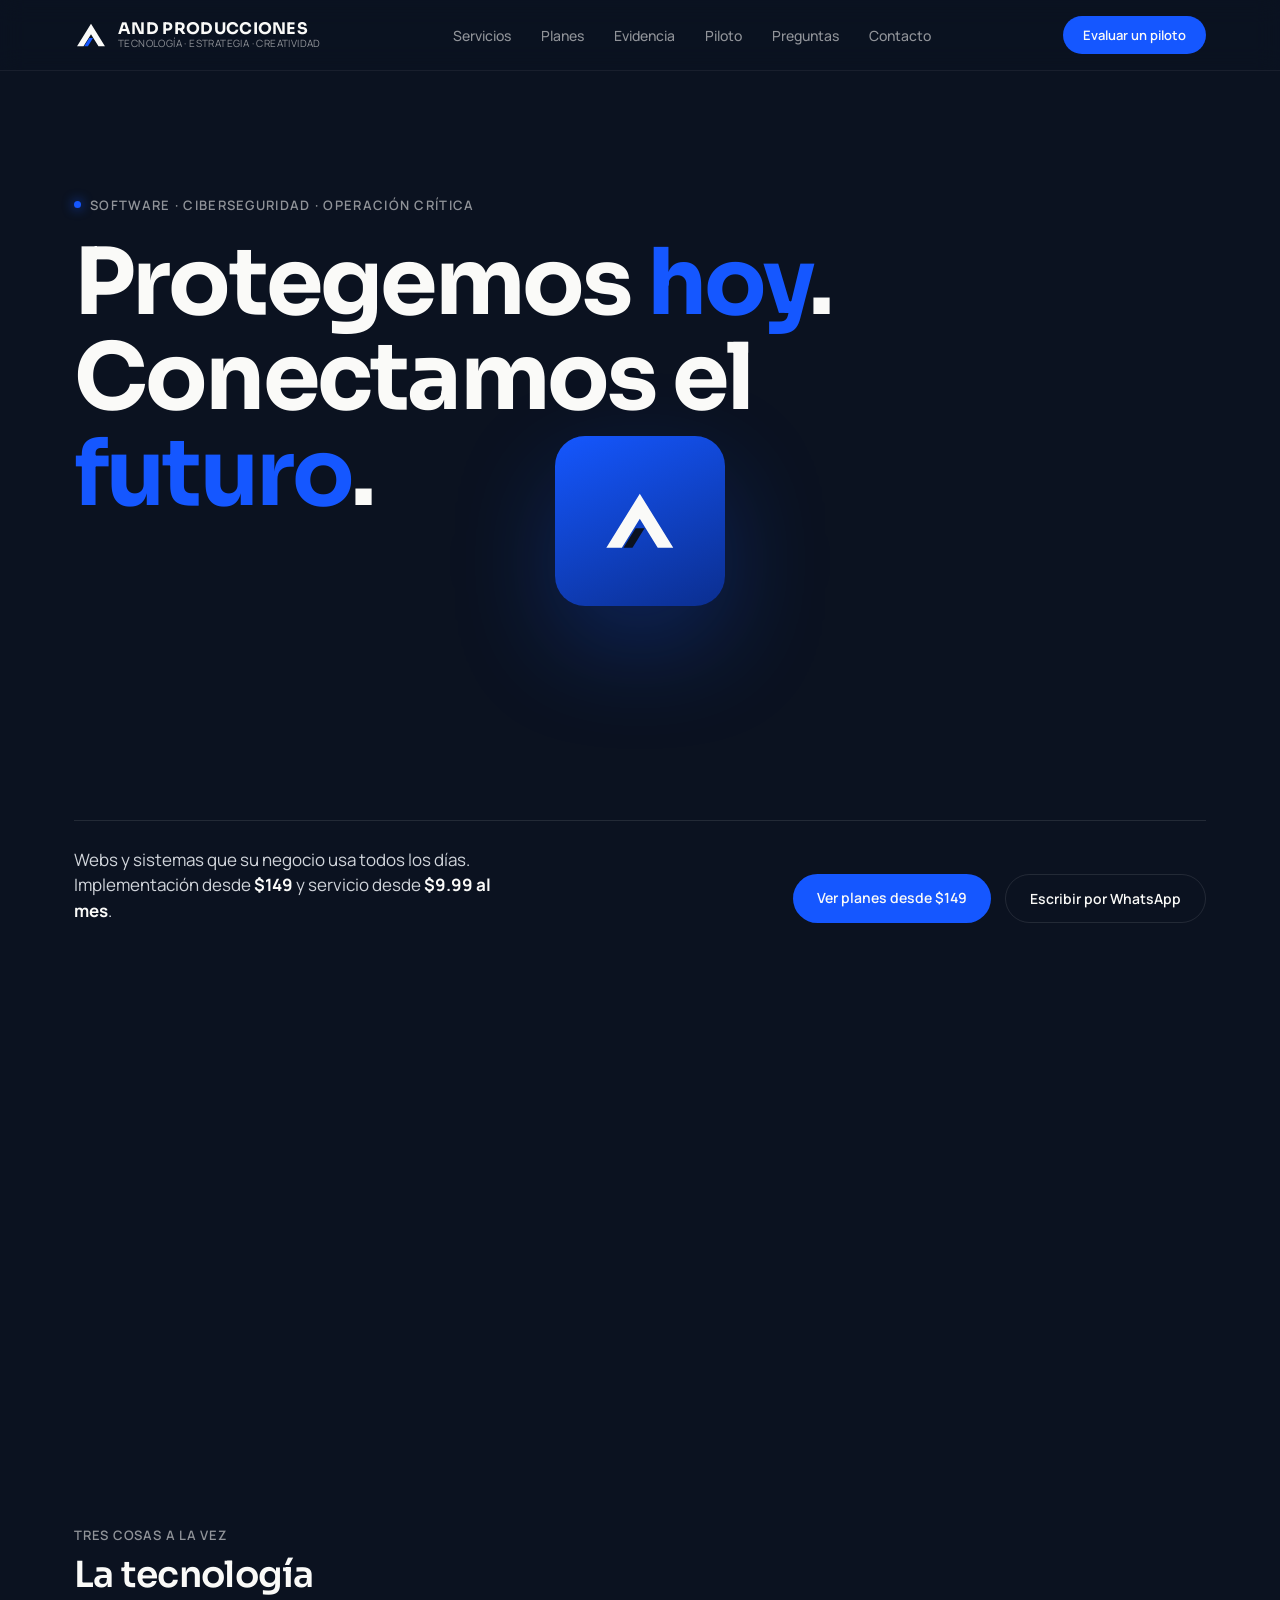
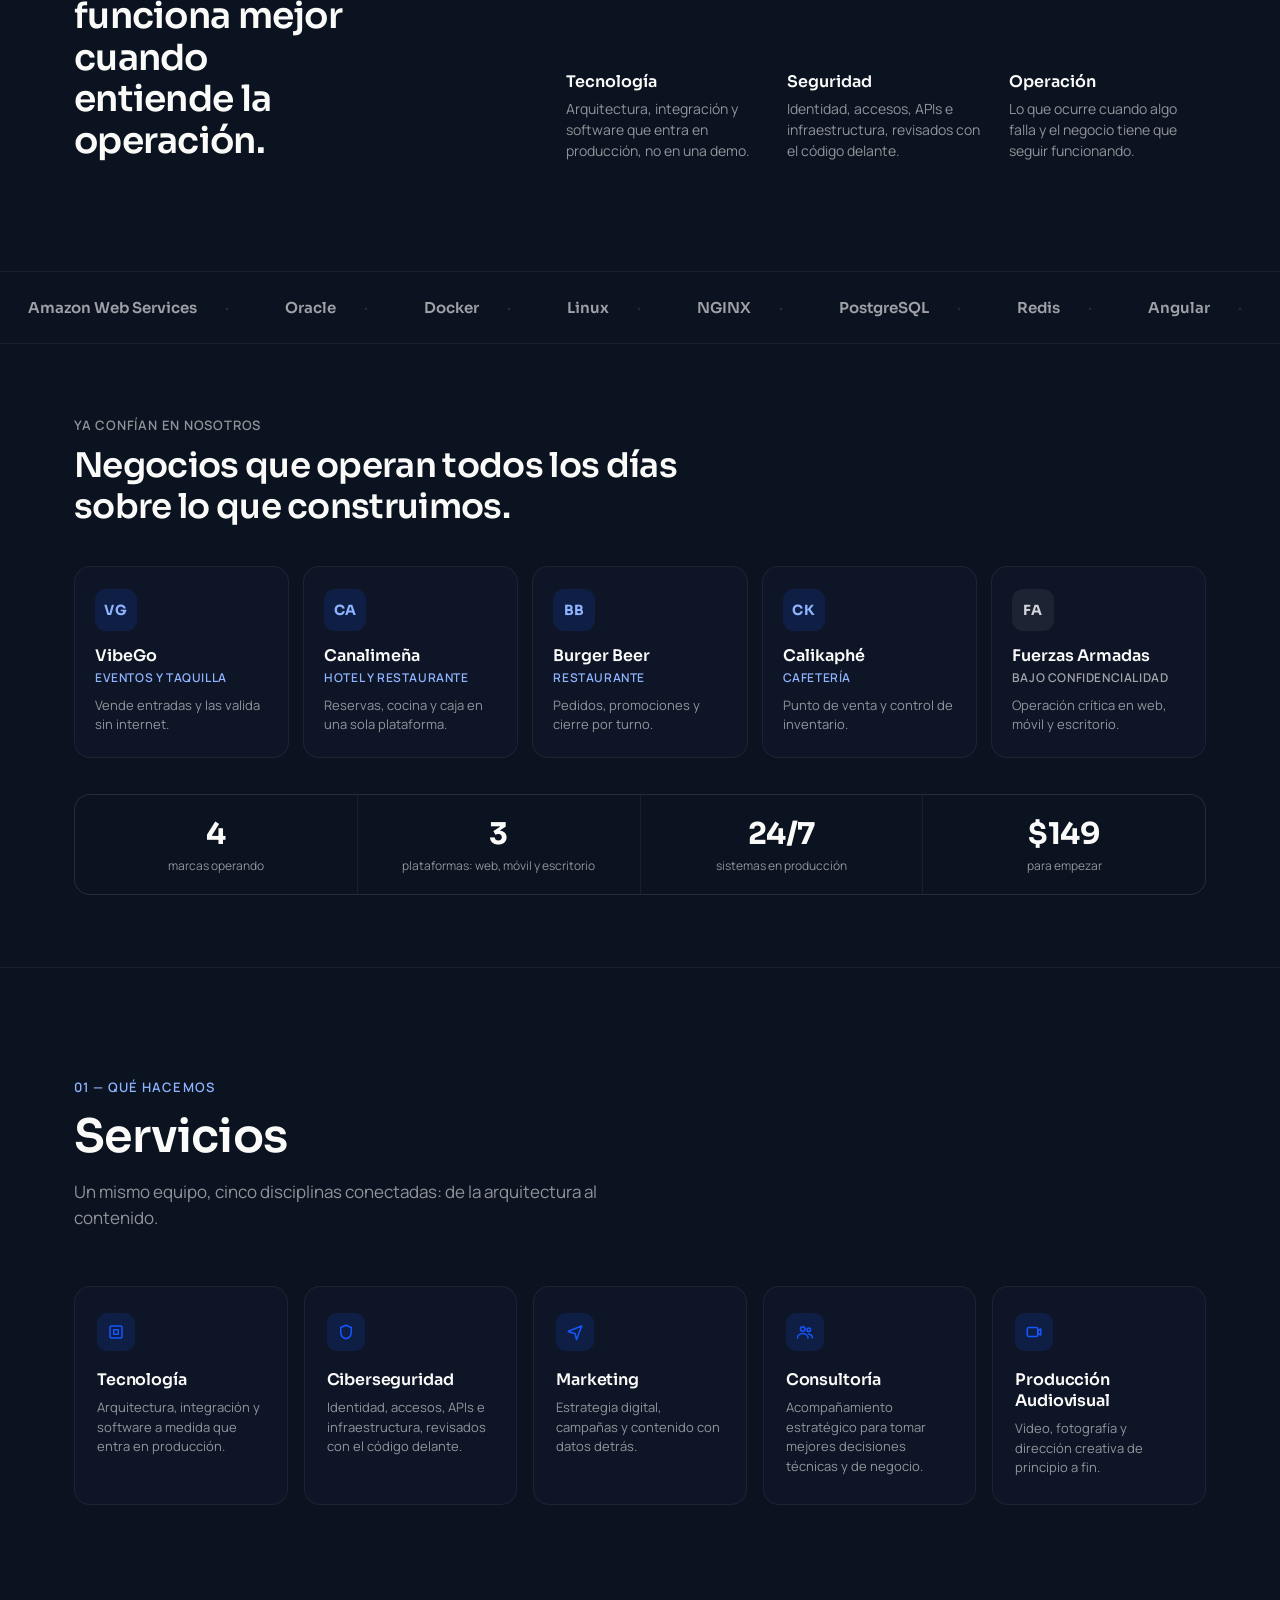
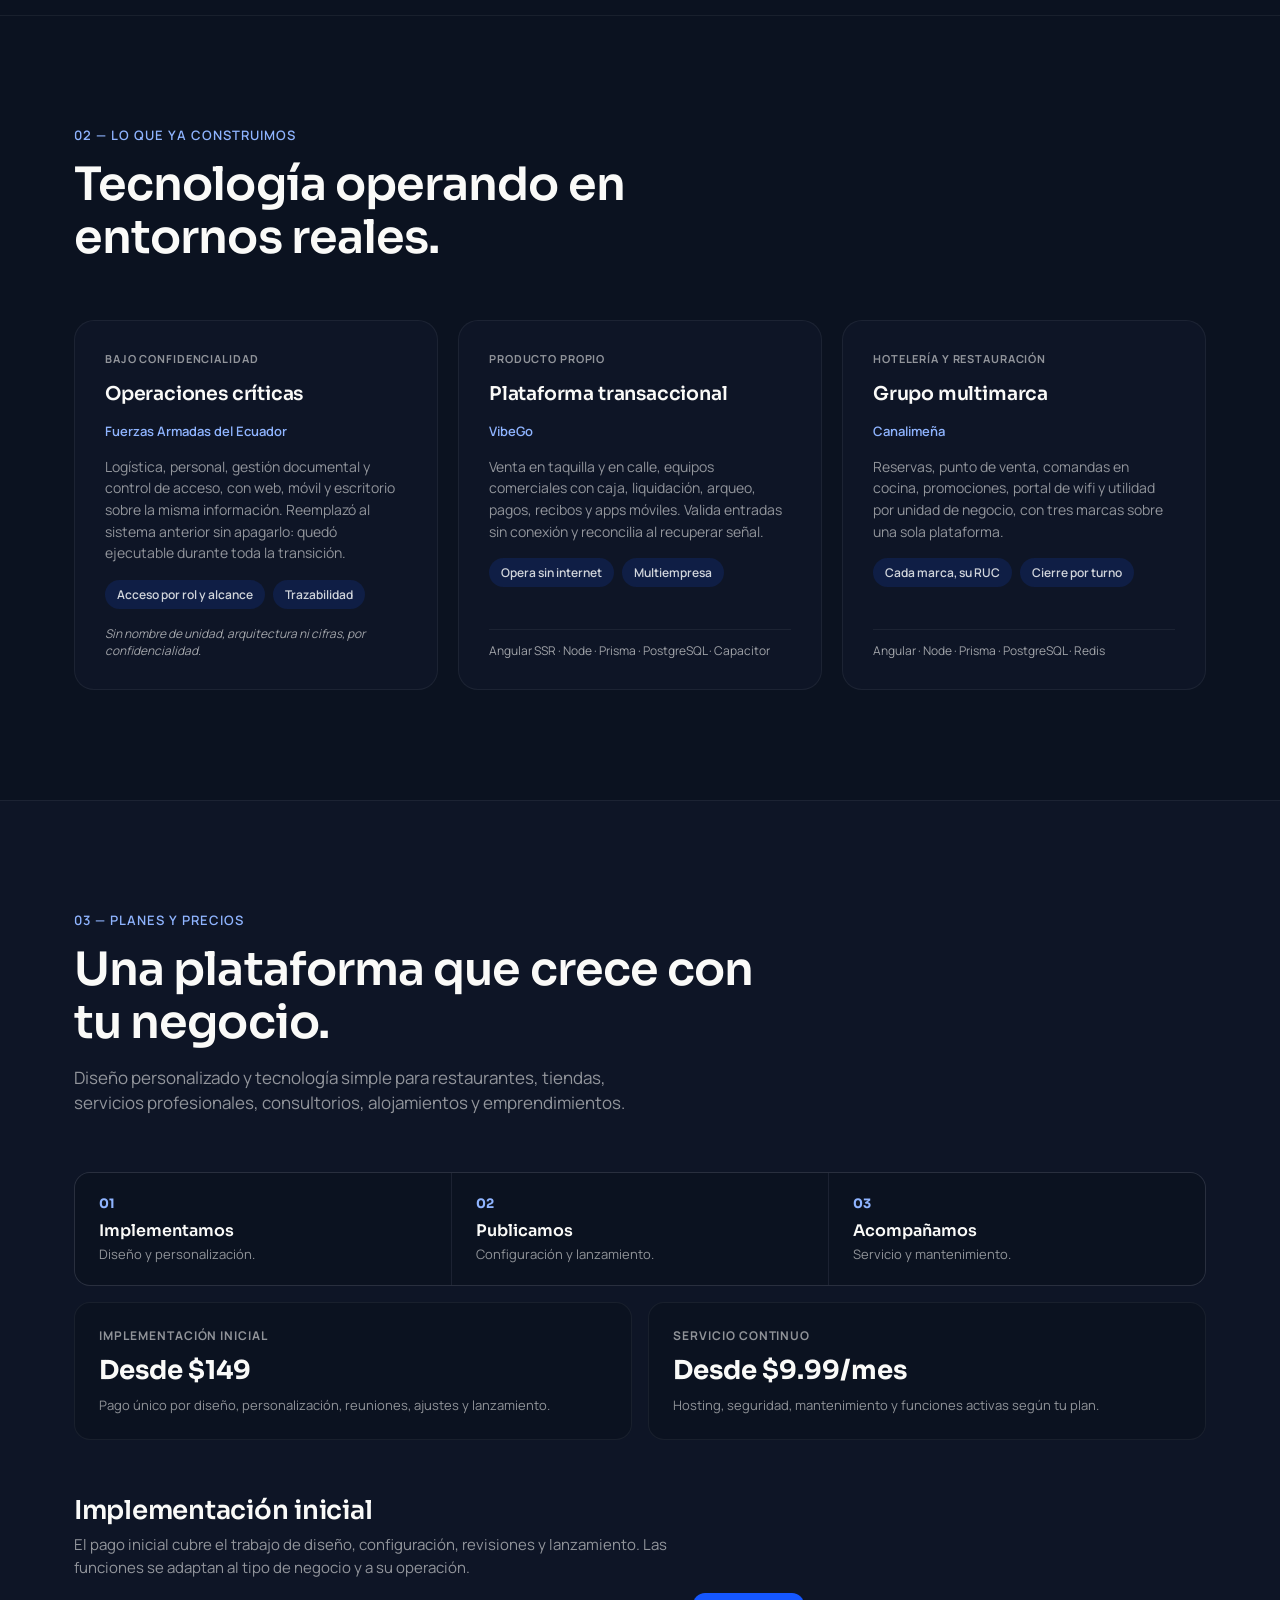
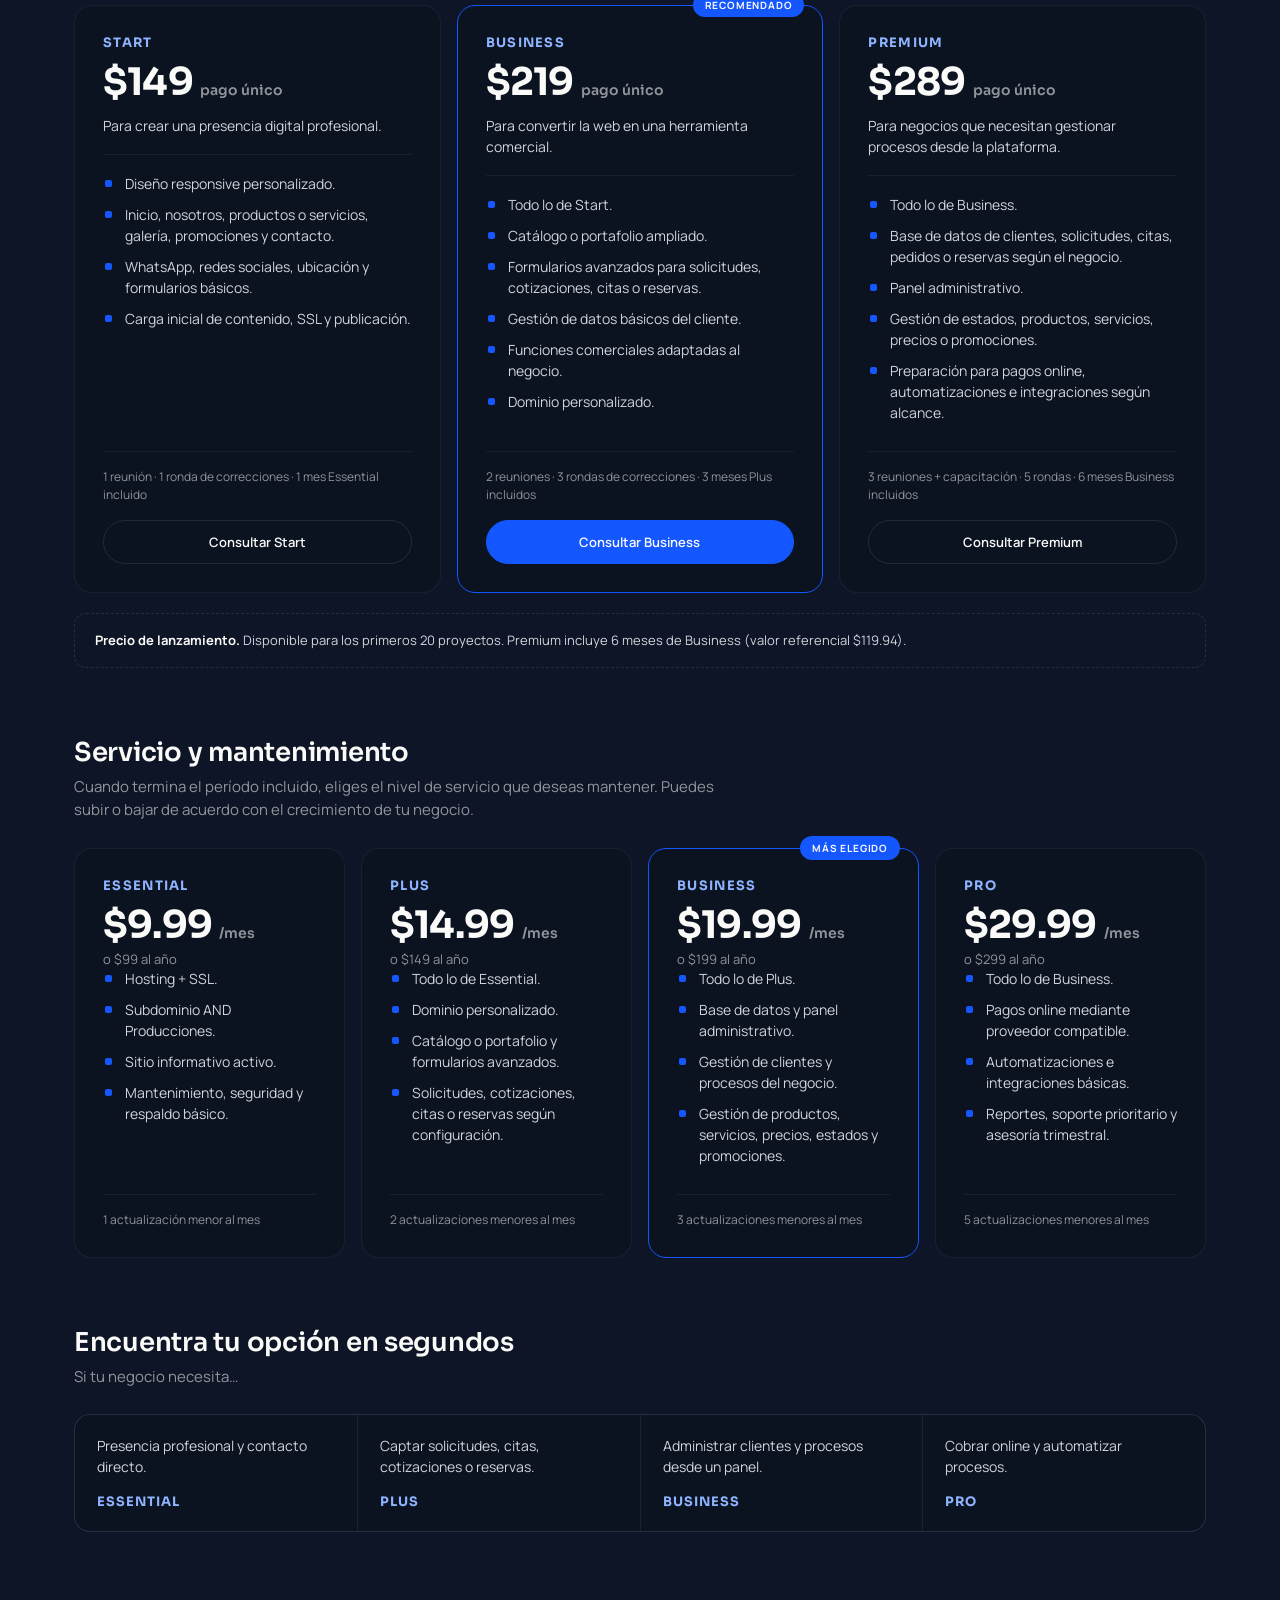
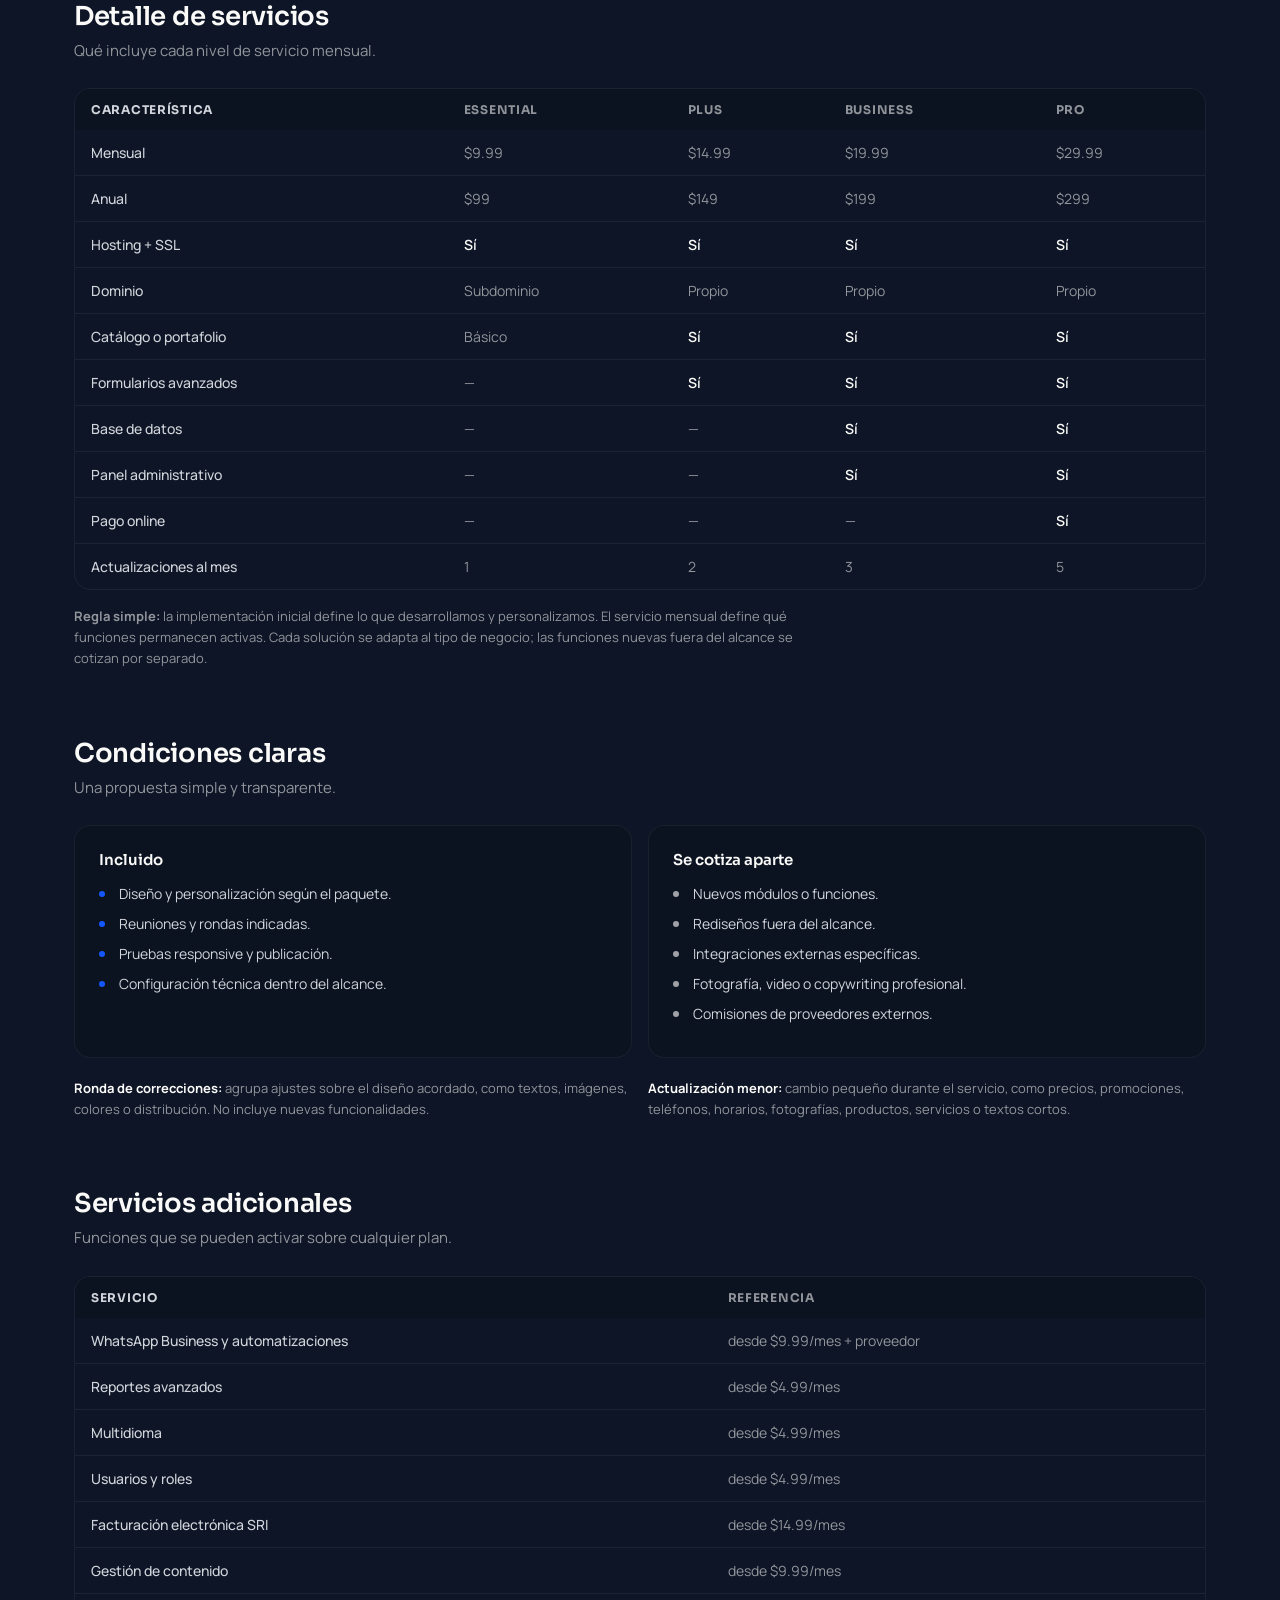
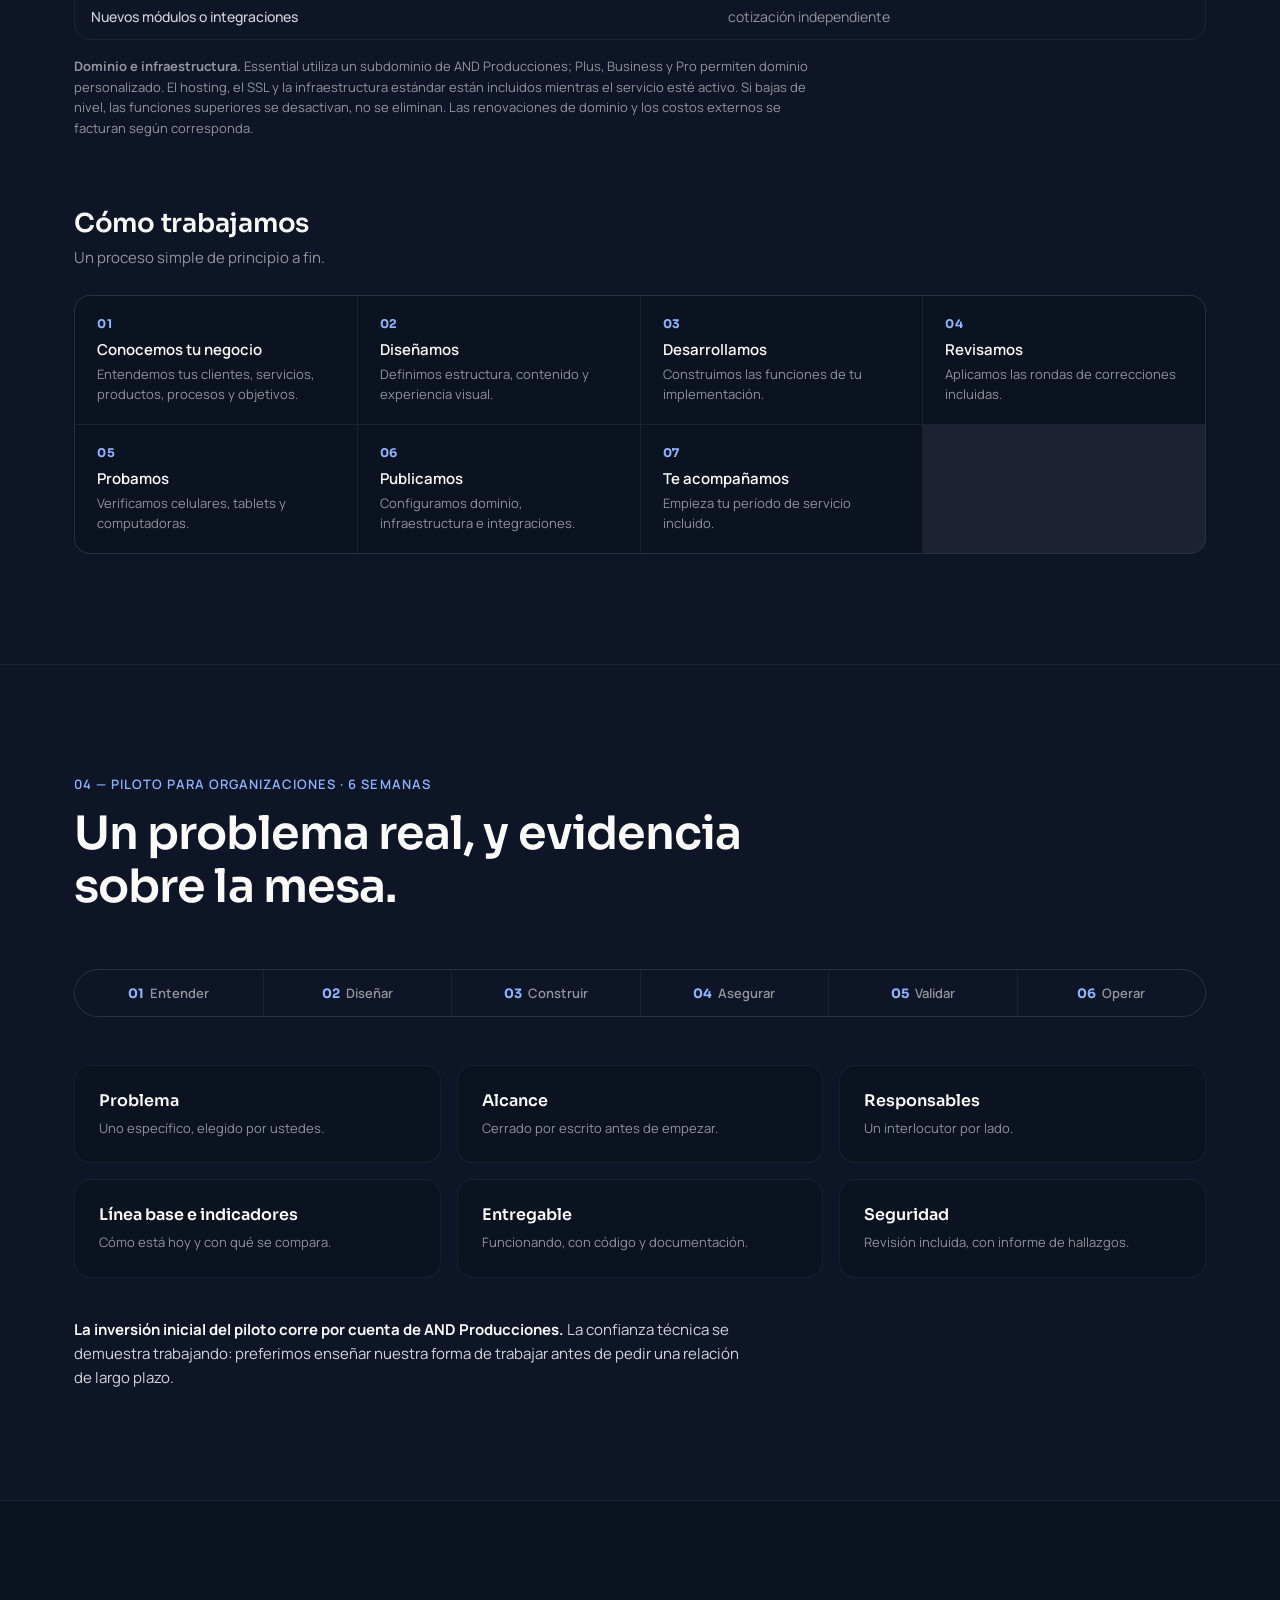
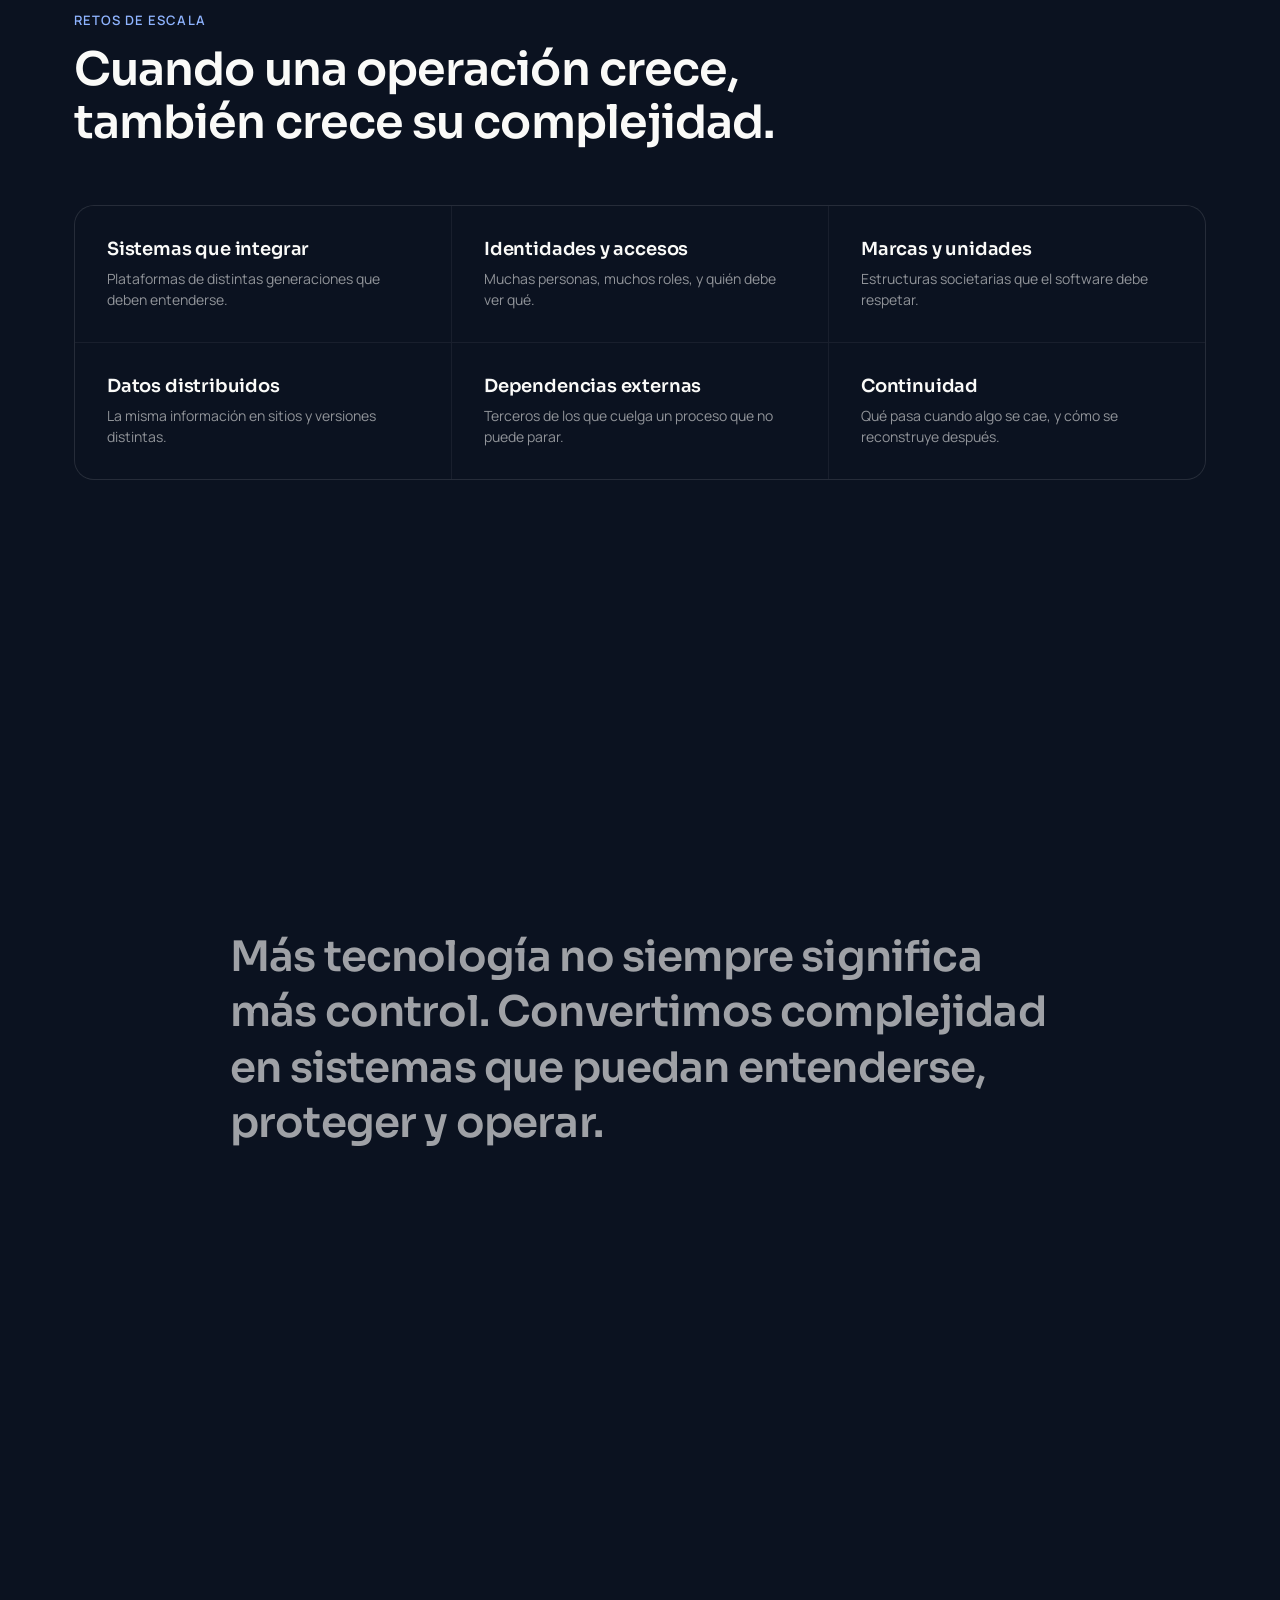
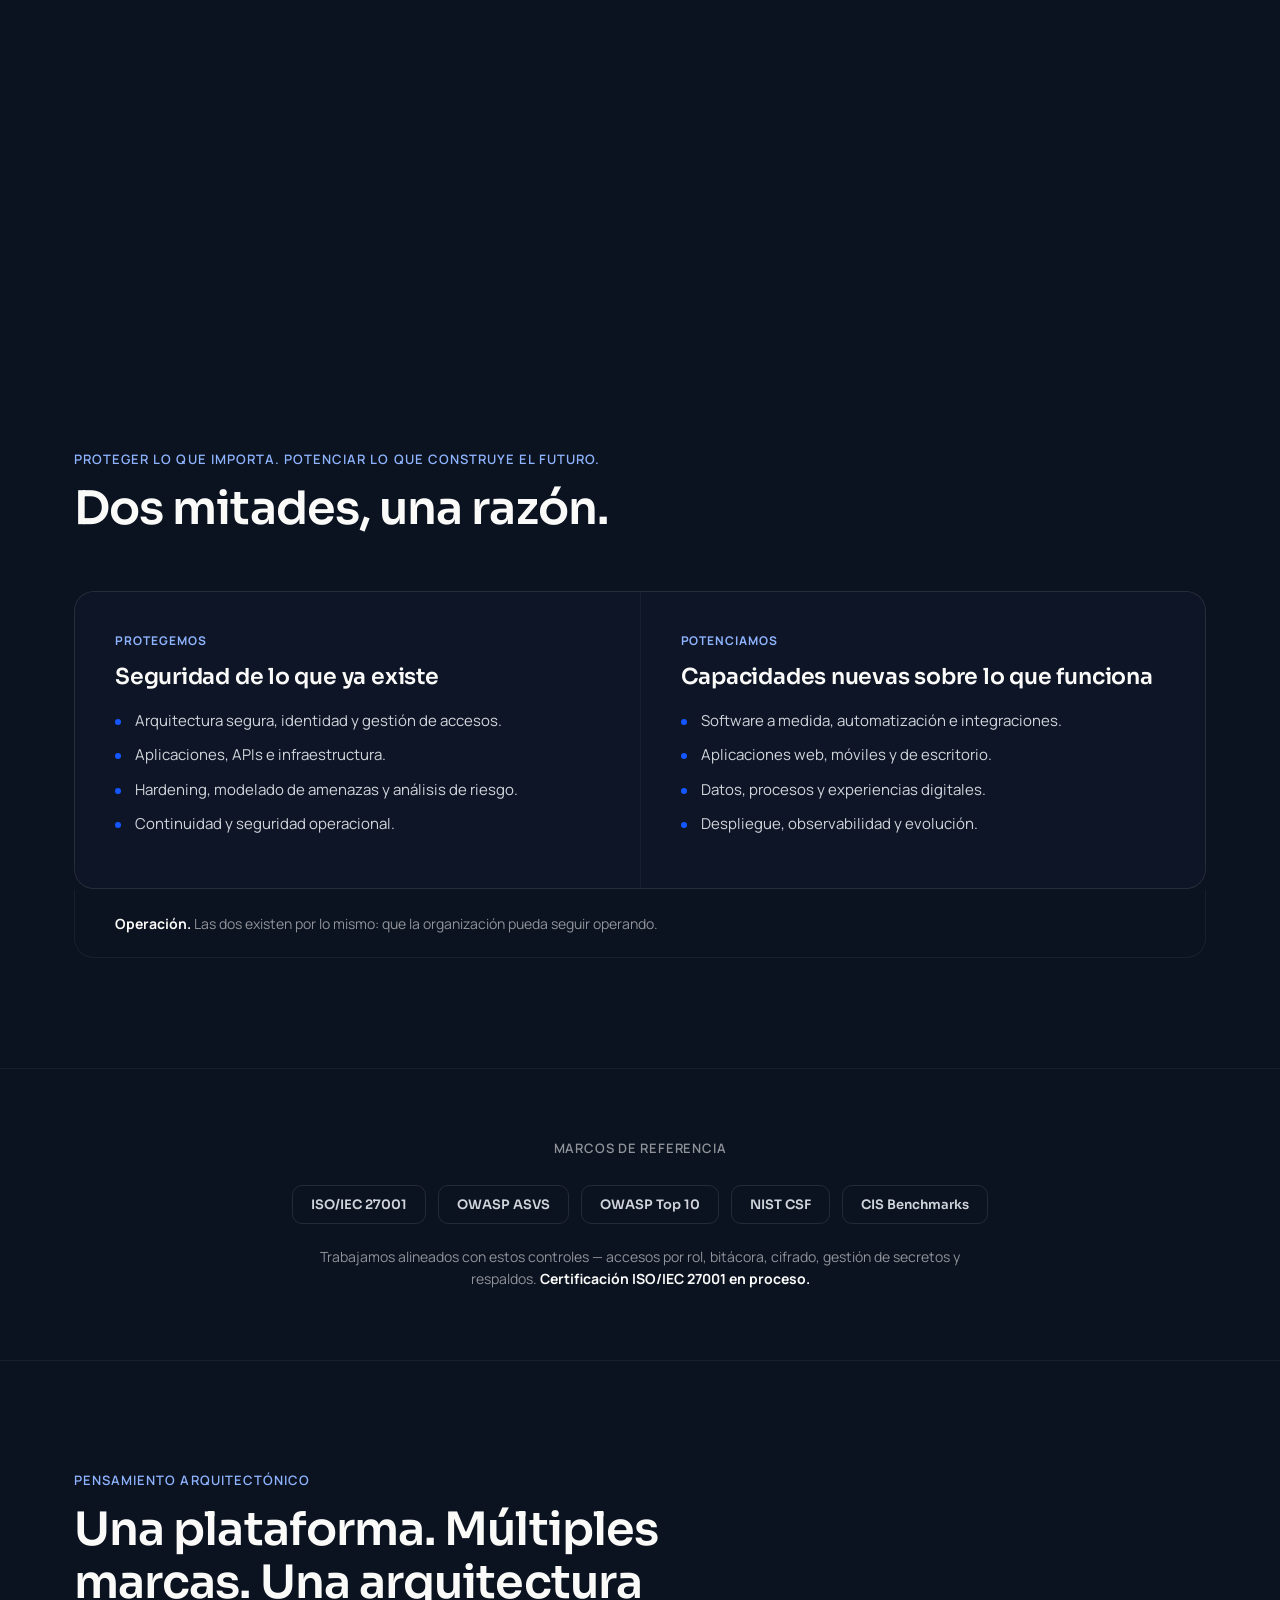
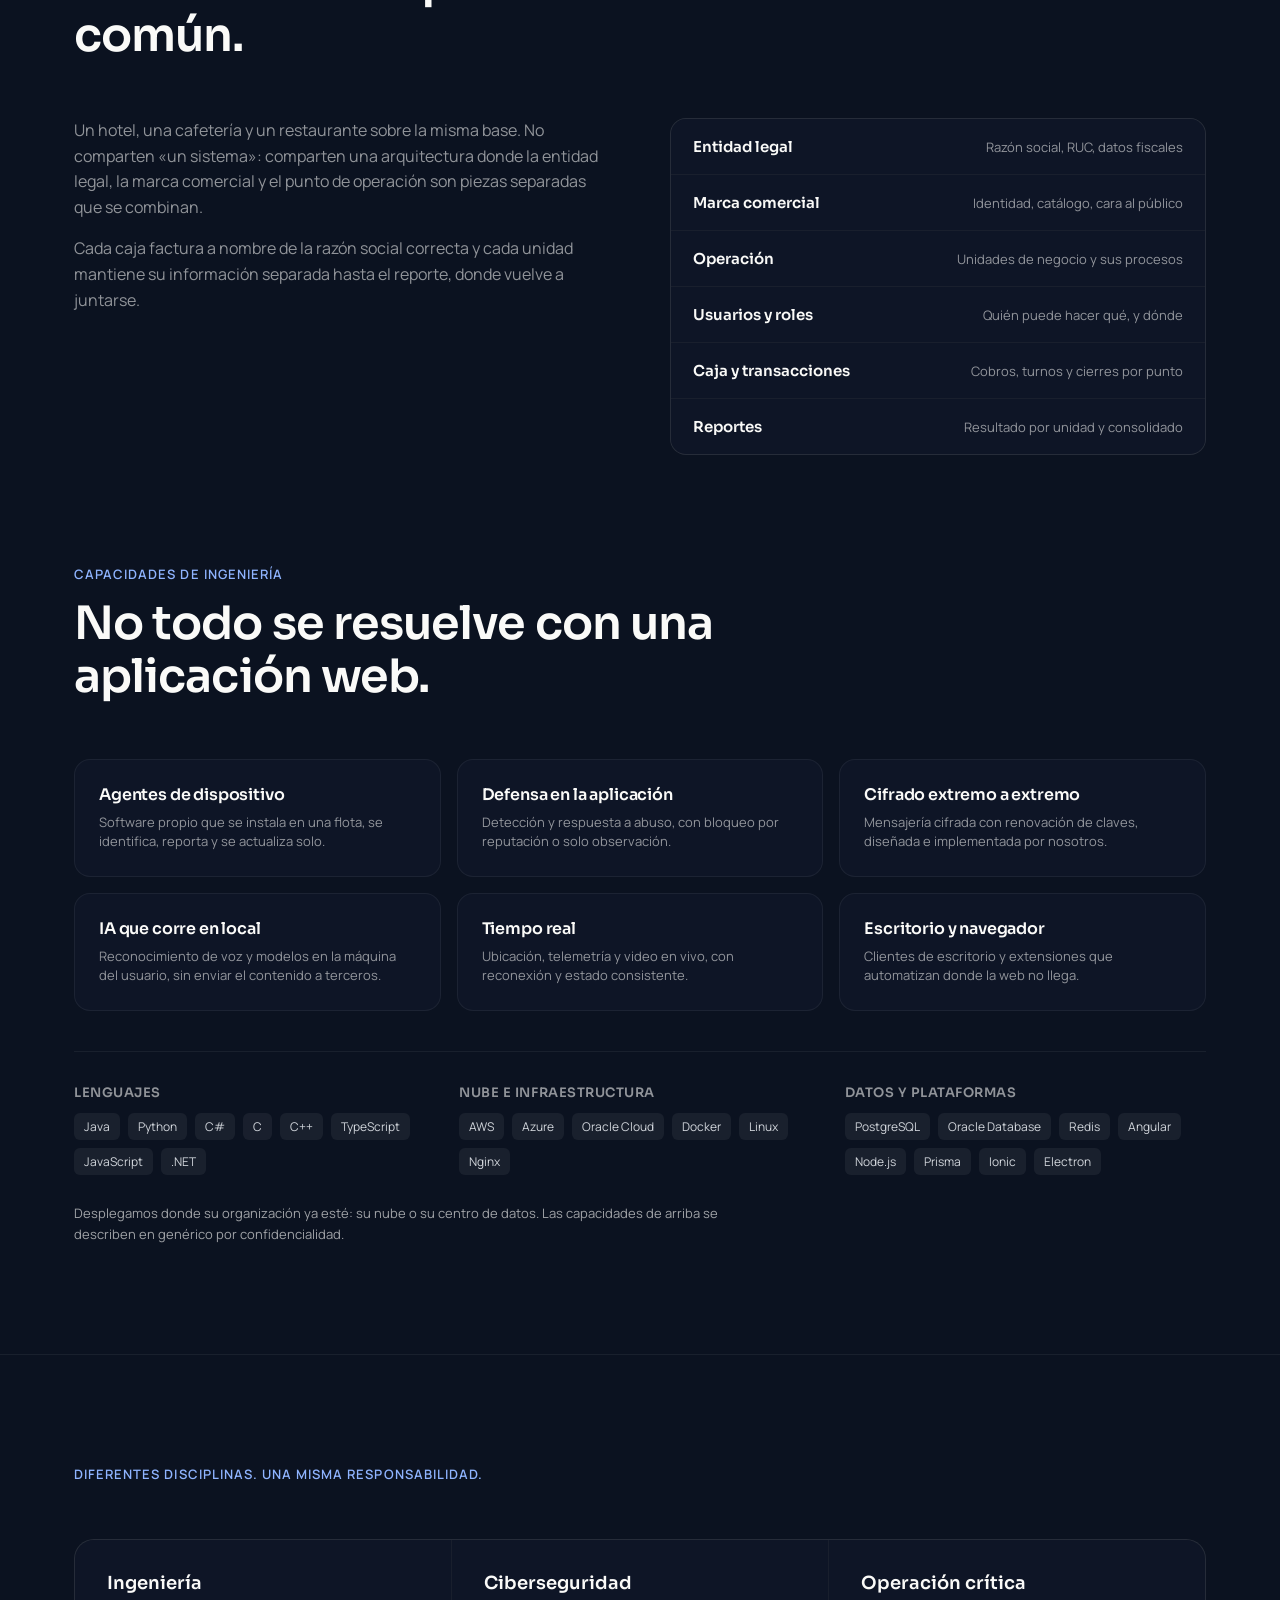
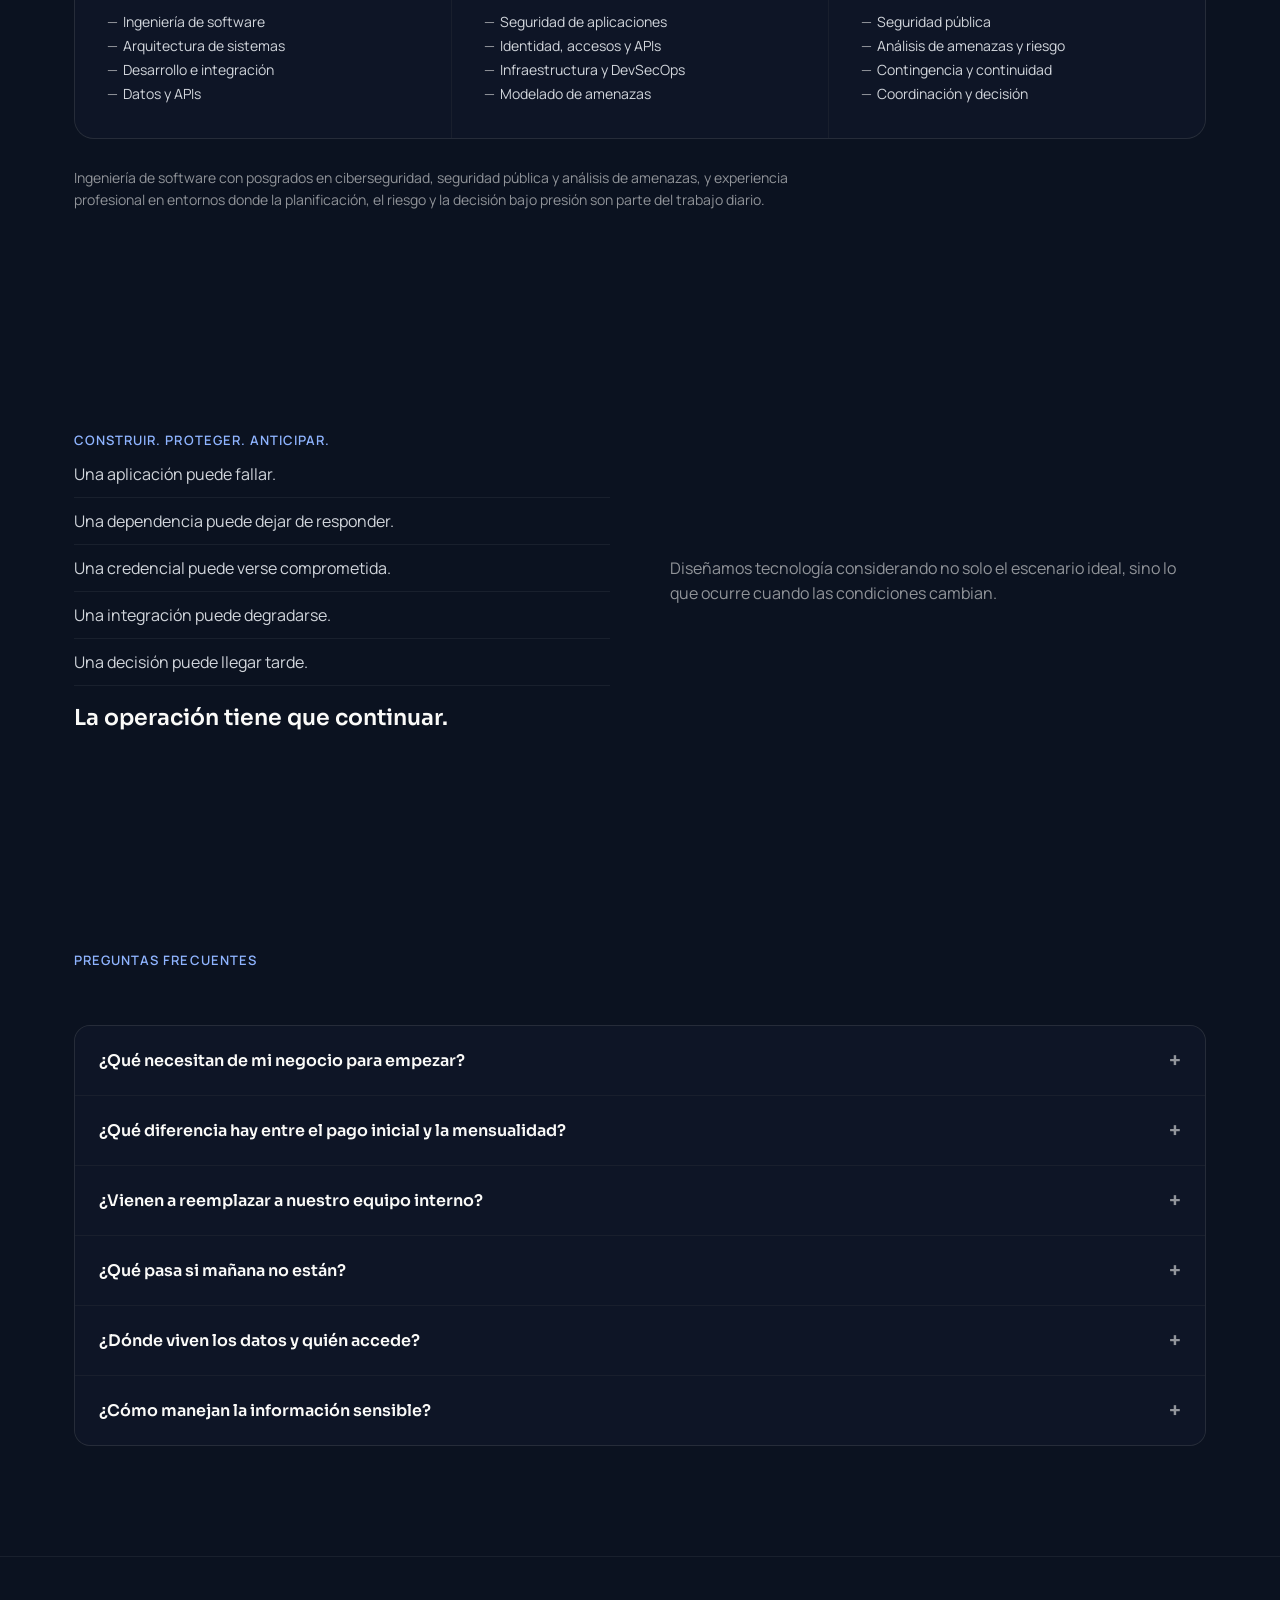
==== index.html @ 29c71e57 "Primera pantalla con contenido, logo real y recorrido de venta La pantalla inicial estaba vacía: el " ====
<!DOCTYPE html>
<html lang="es">
<head>
<meta charset="UTF-8">
<meta name="viewport" content="width=device-width, initial-scale=1, viewport-fit=cover">
<title>AND Producciones — Software, ciberseguridad y operación crítica</title>
<meta name="description" content="Soluciones web para negocios desde $149, y software, ciberseguridad y operación crítica para organizaciones donde los sistemas son parte directa de la operación.">
<link rel="canonical" href="https://andproducciones.com/">
<meta name="theme-color" content="#0B1220">
<meta name="author" content="AND Producciones">

<!-- Iconos -->
<link rel="icon" href="/assets/favicon.ico" sizes="32x32">
<link rel="icon" href="/assets/favicon.svg" type="image/svg+xml">
<link rel="apple-touch-icon" href="/assets/apple-touch-icon.png">
<link rel="manifest" href="/site.webmanifest">

<!-- Open Graph / Twitter: sin esto el enlace se comparte sin imagen ni descripción -->
<meta property="og:type" content="website">
<meta property="og:url" content="https://andproducciones.com/">
<meta property="og:site_name" content="AND Producciones">
<meta property="og:locale" content="es_EC">
<meta property="og:title" content="AND Producciones — Software, ciberseguridad y operación crítica">
<meta property="og:description" content="Soluciones web para negocios desde $149. Y software, ciberseguridad y operación crítica para organizaciones donde los sistemas son parte de la operación.">
<meta property="og:image" content="https://andproducciones.com/assets/og-image.jpg">
<meta property="og:image:width" content="1200">
<meta property="og:image:height" content="630">
<meta property="og:image:alt" content="AND Producciones — Protegemos hoy. Conectamos el futuro.">
<meta name="twitter:card" content="summary_large_image">
<meta name="twitter:title" content="AND Producciones — Software, ciberseguridad y operación crítica">
<meta name="twitter:description" content="Soluciones web para negocios desde $149. Y software, ciberseguridad y operación crítica para organizaciones donde los sistemas son parte de la operación.">
<meta name="twitter:image" content="https://andproducciones.com/assets/og-image.jpg">
<!-- Tipografía servida desde nuestro propio dominio: sin peticiones a terceros. -->
<link rel="preload" href="/fonts/manrope-400-latin.woff2" as="font" type="font/woff2" crossorigin>
<link rel="preload" href="/fonts/sora-700-latin.woff2" as="font" type="font/woff2" crossorigin>
<link rel="stylesheet" href="/fonts/fonts.css">
<style>
  :root{
    --midnight:#0B1220;
    --midnight-2:#0E1526;
    --cobalto:#1557FF;
    --cobalto-soft:rgba(21,87,255,.14);
    --grafito:#1F2937;
    --plata:#D1D5DB;
    --blanco:#FAFAF8;
    --line:rgba(250,250,248,.1);
    --line-2:rgba(250,250,248,.06);
    --muted:rgba(250,250,248,.56);
    /* .36 daba 3.22:1 sobre --midnight: por debajo del 4.5:1 que pide WCAG AA
       para texto normal. A .62 queda en 7.1:1 y sigue leyéndose como secundario. */
    --muted-2:rgba(250,250,248,.62);
    /* El cobalto de marca sobre fondo oscuro da 3.42:1 — vale para superficies y
       titulares grandes, pero no para los rótulos de 11-13px donde se usaba como
       color de texto. Este azul claro da 8.6:1 y mantiene la misma familia. */
    --cobalto-txt:#8FB4FF;
  }
  *{box-sizing:border-box;margin:0;padding:0;}
  html{scroll-behavior:smooth;overflow-x:clip;}
  body{
    font-family:'Manrope',sans-serif;
    background:var(--midnight);
    color:var(--blanco);
    overflow-x:hidden;
    -webkit-font-smoothing:antialiased;
  }
  h1,h2,h3,.display{font-family:'Sora',sans-serif;}
  a{color:inherit;text-decoration:none;}
  ul{list-style:none;}
  .container{max-width:1180px;margin:0 auto;padding:0 clamp(18px,5vw,24px);}
  ::selection{background:var(--cobalto);color:var(--blanco);}
  :focus-visible{outline:2px solid var(--cobalto);outline-offset:3px;}
  @media (prefers-reduced-motion: reduce){ *{transition:none !important; animation:none !important;} }

  /* ---------- reveal on scroll ---------- */
  .reveal{opacity:0;transform:translateY(18px);transition:opacity .7s ease, transform .7s ease;}
  .reveal.in{opacity:1;transform:translateY(0);}

  /* ---------- NAV ---------- */
  header{
    position:sticky;top:0;z-index:100;
    background:rgba(11,18,32,.78);
    backdrop-filter:blur(12px);
    border-bottom:1px solid var(--line-2);
  }
  nav{display:flex;align-items:center;justify-content:space-between;padding:16px 24px;max-width:1180px;margin:0 auto;}
  .logo-wrap{display:flex;align-items:center;gap:10px;}
  .logo-mark{width:34px;height:34px;display:flex;align-items:center;justify-content:center;flex-shrink:0;}
  .logo-mark svg{width:100%;height:100%;}
  .logo-text{display:flex;flex-direction:column;line-height:1.05;}
  .logo-text b{font-family:'Sora',sans-serif;font-weight:700;font-size:16px;letter-spacing:.02em;}
  .logo-text span{font-size:10px;color:var(--muted);letter-spacing:.04em;}
  .nav-links{display:flex;gap:30px;font-size:14px;font-weight:500;}
  .nav-links a{color:var(--muted);transition:color .2s;}
  .nav-links a:hover{color:var(--blanco);}
  .nav-cta{background:var(--cobalto);color:var(--blanco);padding:10px 20px;border-radius:100px;font-size:13px;font-weight:600;transition:background .2s, transform .2s;white-space:nowrap;}
  .nav-cta:hover{background:#3a6bff;transform:translateY(-1px);}
  /* Menú móvil: por debajo de 880px los enlaces se plegaban y no quedaba
     navegación alguna. El botón sale solo en ese rango y el panel se despliega
     bajo la cabecera. Sin JS el botón no aparece (lo revela el propio script). */
  @media (max-width:390px){
    .logo-text span{display:none;}
    nav{padding:14px 18px;}
  }
  /* A ancho completo se tocan mejor y no se parten a mitad de palabra. */
  @media (max-width:480px){
    .hero-ctas,.final-ctas{width:100%;}
    .hero-ctas a,.final-ctas a{flex:1 1 100%;text-align:center;white-space:normal;}
  }

  .nav-toggle{display:none;background:none;border:1px solid var(--line);border-radius:10px;width:42px;height:42px;cursor:pointer;padding:0;align-items:center;justify-content:center;flex-shrink:0;}
  .nav-toggle:hover{border-color:var(--cobalto);}
  .nav-toggle span{display:block;position:relative;width:18px;height:2px;background:var(--blanco);border-radius:2px;transition:background .2s;}
  .nav-toggle span::before,.nav-toggle span::after{content:"";position:absolute;left:0;width:18px;height:2px;background:var(--blanco);border-radius:2px;transition:transform .25s;}
  .nav-toggle span::before{top:-6px;}
  .nav-toggle span::after{top:6px;}
  .nav-toggle[aria-expanded="true"] span{background:transparent;}
  .nav-toggle[aria-expanded="true"] span::before{transform:translateY(6px) rotate(45deg);}
  .nav-toggle[aria-expanded="true"] span::after{transform:translateY(-6px) rotate(-45deg);}

  .nav-panel{display:none;}

  @media (max-width:880px){
    .nav-links{display:none;}
    .nav-toggle.ready{display:flex;}
    nav .nav-cta{display:none;}
    .nav-panel{display:block;max-height:0;overflow:hidden;transition:max-height .3s ease;border-top:1px solid var(--line-2);}
    .nav-panel[data-open="true"]{max-height:min(420px, calc(100dvh - 72px));overflow-y:auto;overscroll-behavior:contain;}
    .nav-panel ul{padding:8px 24px 20px;}
    .nav-panel a{display:block;padding:14px 0;font-size:16px;font-weight:600;color:var(--plata);border-bottom:1px solid var(--line-2);}
    .nav-panel a:hover{color:var(--blanco);}
    .nav-panel .panel-cta{display:block;margin-top:18px;background:var(--cobalto);color:var(--blanco);text-align:center;padding:14px;border-radius:100px;border-bottom:none;}
  }

  /* ---------- HERO + TRES COSAS (sticky mark) ---------- */
  /* dvh sigue a la barra del navegador móvil; vh se queda fijo y el sticky salta.
     El vh va primero como respaldo para navegadores sin dvh. */
  /* Sin altura fija en el contenedor: la suman sus dos mitades. Cuando el
     contenido de una no cabe (móvil bajo, apaisado), la sección crece en vez de
     desbordarse sobre la siguiente. El JS del sticky mide offsetHeight real,
     así que el efecto sigue calculándose bien. */
  /* La marca crece y gira dentro de esta sección: sin contención, su caja
     desbordaba la ventana y el navegador sacaba barra horizontal. clip recorta
     sin crear contenedor de scroll, así que el sticky de dentro sigue vivo
     (overflow:hidden sí lo habría roto). */
  .hero-wrap{position:relative;overflow-x:clip;}
  /* El margen negativo es lo que impide que la marca se coma una pantalla entera
     para ella sola: sticky sí ocupa sitio en el flujo, así que sin esto el
     visitante aterrizaba en un icono flotando sin título ni texto, y el titular
     quedaba una pantalla más abajo. Con el margen, marca y titular comparten
     pantalla desde el primer momento. */
  .sticky-mark{position:sticky;top:0;height:100vh;height:100dvh;margin-bottom:-100vh;margin-bottom:-100dvh;display:flex;align-items:center;justify-content:center;z-index:1;pointer-events:none;}
  .mark-badge{
    width:170px;height:170px;border-radius:30px;
    background:linear-gradient(155deg,var(--cobalto),#0b2e8f);
    display:flex;align-items:center;justify-content:center;
    box-shadow:0 40px 100px rgba(21,87,255,.25);
    will-change:transform,filter,border-radius;
  }
  .mark-badge svg{width:48%;height:48%;}

  .hero-inner{position:relative;z-index:2;}
  .hero-part{min-height:100vh;min-height:100dvh;padding:120px clamp(18px,5vw,24px) 48px;max-width:1180px;margin:0 auto;display:flex;flex-direction:column;justify-content:space-between;}
  .eyebrow{display:inline-flex;align-items:center;gap:9px;font-size:13px;font-weight:600;letter-spacing:.1em;text-transform:uppercase;color:var(--muted);margin-bottom:22px;}
  .eyebrow::before{content:"";width:7px;height:7px;border-radius:50%;background:var(--cobalto);display:inline-block;box-shadow:0 0 12px var(--cobalto);}
  h1.hero-title{font-weight:700;font-size:clamp(38px,7.2vw,92px);line-height:1.04;letter-spacing:-0.03em;max-width:960px;}
  h1.hero-title .accent{color:var(--cobalto);}
  .hero-sub{display:flex;justify-content:space-between;align-items:flex-end;gap:24px;padding-top:26px;border-top:1px solid var(--line);flex-wrap:wrap;}
  .hero-sub p{max-width:440px;font-size:17px;line-height:1.5;color:var(--plata);}
  .hero-sub p b{color:var(--blanco);font-weight:700;}
  .hero-ctas{display:flex;gap:14px;flex-wrap:wrap;}
  .btn-primary{background:var(--cobalto);color:var(--blanco);padding:14px 24px;border-radius:100px;font-weight:600;font-size:14px;transition:background .2s,transform .2s;white-space:nowrap;}
  .btn-primary:hover{background:#3a6bff;transform:translateY(-2px);}
  .btn-ghost{border:1px solid var(--line);color:var(--blanco);padding:14px 24px;border-radius:100px;font-weight:600;font-size:14px;transition:border-color .2s, background .2s;white-space:nowrap;}
  .btn-ghost:hover{border-color:var(--cobalto);background:var(--cobalto-soft);}

  .bio-part{min-height:100vh;min-height:100dvh;padding:48px clamp(18px,5vw,24px) 110px;max-width:1180px;margin:0 auto;display:flex;align-items:flex-end;justify-content:space-between;gap:50px;flex-wrap:wrap;}
  .bio-left{flex:1 1 260px;max-width:300px;}
  .bio-left .kicker{font-size:13px;color:var(--muted);letter-spacing:.06em;text-transform:uppercase;font-weight:600;margin-bottom:10px;}
  .bio-left h2{font-size:clamp(26px,3.4vw,36px);font-weight:600;letter-spacing:-0.02em;line-height:1.15;}
  /* auto-fit en vez de 3 columnas fijas: pasa a 2 y a 1 por sí solo, sin
     depender de un breakpoint que se quedaba corto. */
  .bio-right{display:grid;grid-template-columns:repeat(auto-fit,minmax(min(165px,100%),1fr));gap:24px;max-width:640px;flex:1 1 380px;}
  .bio-item b{display:block;font-family:'Sora',sans-serif;font-size:16px;font-weight:600;margin-bottom:6px;}
  .bio-item p{font-size:14px;line-height:1.5;color:var(--muted);}
  @media (max-width:760px){
    .bio-part{flex-direction:column;align-items:flex-start;justify-content:center;gap:28px;}
    /* En columna el eje principal es vertical: sin esto .bio-right mantiene su
       ancho intrínseco (hasta 640px) y se sale por la derecha. */
    .bio-right{align-self:stretch;max-width:none;}
    .mark-badge{width:110px;height:110px;border-radius:22px;}
  }

  /* Apaisado bajo (móvil girado): 100dvh son ~370px y el hero no cabe ni de
     lejos. Aquí se deja crecer y se recortan los aires. */
  @media (orientation:landscape) and (max-height:620px){
    .hero-part,.bio-part{min-height:auto;}
    .hero-part{padding-top:76px;padding-bottom:28px;}
    .bio-part{padding-top:36px;padding-bottom:64px;}
    .sticky-mark{height:100dvh;margin-bottom:-100dvh;}
    .mark-badge{width:104px;height:104px;border-radius:20px;}
    /* En apaisado sobra alto: se recorta el titular y los aires del bloque
       inferior para que los botones entren en la primera pantalla. */
    h1.hero-title{font-size:clamp(27px,4.4vw,44px);}
    .eyebrow{margin-bottom:12px;font-size:12px;}
    .hero-sub{padding-top:16px;gap:14px;}
    .hero-sub p{font-size:15px;max-width:380px;}
  }

  /* ---------- MARQUEE ---------- */
  .marquee-section{padding:26px 0;border-top:1px solid var(--line-2);border-bottom:1px solid var(--line-2);overflow:hidden;}
  .marquee-track{display:flex;width:max-content;animation:scroll-x 34s linear infinite;}
  .marquee-track span{display:inline-flex;align-items:center;font-family:'Sora',sans-serif;font-size:15px;font-weight:600;color:var(--muted-2);padding:0 28px;white-space:nowrap;}
  .marquee-track span::after{content:"·";margin-left:28px;color:var(--line);}
  @keyframes scroll-x{ from{transform:translateX(0);} to{transform:translateX(-50%);} }

  .clients-section{padding:clamp(44px,7vw,60px) clamp(18px,5vw,24px);text-align:center;}

  /* Prueba social: lo primero que tiene que convencer, así que va arriba y se
     lee de un vistazo, sin párrafos. */
  .clientes-section{padding:clamp(52px,7vw,72px) clamp(18px,5vw,24px);border-bottom:1px solid var(--line-2);}
  .clientes-section .clients-label{margin-bottom:12px;}
  .clientes-titulo{font-size:clamp(23px,3.2vw,34px);font-weight:600;letter-spacing:-0.02em;line-height:1.2;max-width:640px;margin-bottom:clamp(26px,4vw,38px);}
  .clientes-grid{display:grid;grid-template-columns:repeat(auto-fit,minmax(min(196px,100%),1fr));gap:14px;margin-bottom:clamp(26px,4vw,36px);}
  .cliente{background:var(--midnight-2);border:1px solid var(--line-2);border-radius:16px;padding:22px 20px;transition:border-color .25s,transform .25s;}
  .cliente:hover{border-color:var(--cobalto);transform:translateY(-3px);}
  .cliente-marca{width:42px;height:42px;border-radius:11px;background:var(--cobalto-soft);color:var(--cobalto-txt);display:flex;align-items:center;justify-content:center;font-family:'Sora',sans-serif;font-size:14px;font-weight:700;letter-spacing:.04em;margin-bottom:14px;}
  .cliente b{display:block;font-family:'Sora',sans-serif;font-size:16px;font-weight:600;margin-bottom:3px;}
  .cliente span{display:block;font-size:12px;font-weight:600;letter-spacing:.05em;text-transform:uppercase;color:var(--cobalto-txt);margin-bottom:10px;}
  .cliente p{font-size:13px;color:var(--muted);line-height:1.5;}
  .cliente.confidencial span{color:var(--muted-2);}
  .cliente.confidencial .cliente-marca{background:var(--line-2);color:var(--plata);}

  .clientes-cifras{display:grid;grid-template-columns:repeat(auto-fit,minmax(min(150px,100%),1fr));gap:1px;background:var(--line-2);border:1px solid var(--line-2);border-radius:16px;overflow:hidden;}
  .clientes-cifras div{background:var(--midnight);padding:20px 18px;text-align:center;}
  .clientes-cifras b{display:block;font-family:'Sora',sans-serif;font-size:clamp(24px,3.4vw,30px);font-weight:700;letter-spacing:-0.02em;margin-bottom:5px;}
  .clientes-cifras span{font-size:12px;color:var(--muted);line-height:1.4;display:block;}
  .clients-label{font-size:13px;color:var(--muted);letter-spacing:.06em;text-transform:uppercase;font-weight:600;margin-bottom:28px;}
  .clients-row{display:flex;flex-wrap:wrap;justify-content:center;gap:14px;}
  .client-pill{border:1px solid var(--line);border-radius:100px;padding:10px 20px;font-family:'Sora',sans-serif;font-size:14px;font-weight:600;color:var(--plata);}
  .client-pill.muted{color:var(--muted-2);font-weight:500;border-radius:14px;max-width:100%;}

  /* ---------- SECTION GENERIC ---------- */
  .section{padding:clamp(62px,9vw,110px) clamp(18px,5vw,24px);}
  .section-head{max-width:720px;margin-bottom:clamp(34px,5vw,56px);}
  .section-num{font-size:13px;font-weight:600;color:var(--cobalto-txt);letter-spacing:.08em;text-transform:uppercase;margin-bottom:14px;}
  .section-head h2{font-size:clamp(30px,4vw,46px);font-weight:600;letter-spacing:-0.02em;line-height:1.15;}
  .section-head p{margin-top:16px;font-size:17px;color:var(--muted);line-height:1.5;max-width:560px;}

  /* Servicios */
  .services-grid{display:grid;grid-template-columns:repeat(auto-fit,minmax(min(190px,100%),1fr));gap:16px;}
  .service-card{background:var(--midnight-2);border:1px solid var(--line-2);border-radius:16px;padding:clamp(22px,3vw,26px) clamp(18px,2.6vw,22px);transition:border-color .25s, transform .25s;}
  .service-card:hover{border-color:var(--cobalto);transform:translateY(-4px);}
  .service-icon{width:38px;height:38px;border-radius:10px;background:var(--cobalto-soft);display:flex;align-items:center;justify-content:center;margin-bottom:18px;}
  .service-icon svg{width:18px;height:18px;stroke:var(--cobalto);}
  .service-card h3{font-size:16px;font-weight:600;margin-bottom:8px;letter-spacing:-0.01em;}
  .service-card p{font-size:13px;color:var(--muted);line-height:1.5;}
  @media (max-width:420px){.services-grid{grid-template-columns:1fr;}}

  /* Retos grid */
  .retos-grid{display:grid;grid-template-columns:repeat(auto-fit,minmax(min(300px,100%),1fr));gap:1px;background:var(--line-2);border:1px solid var(--line-2);border-radius:20px;overflow:hidden;}
  .reto-card{background:var(--midnight);padding:clamp(22px,3.6vw,32px);}
  .reto-card h3{font-size:18px;font-weight:600;margin-bottom:8px;letter-spacing:-0.01em;}
  .reto-card p{font-size:14px;color:var(--muted);line-height:1.5;}


  /* ---------- QUOTE SCRUB ---------- */
  .quote-wrap{position:relative;height:150vh;height:150dvh;}
  .quote-sticky{position:sticky;top:0;height:100vh;height:100dvh;display:flex;align-items:center;justify-content:center;padding:0 clamp(18px,5vw,24px);}
  #quoteText{max-width:820px;font-family:'Sora',sans-serif;font-size:clamp(24px,3.8vw,42px);line-height:1.32;font-weight:600;letter-spacing:-0.02em;}
  #quoteText .word{color:var(--muted-2);transition:color .08s linear;}
  #quoteText .word.lit{color:var(--blanco);}
  #quoteText .word.accent-word{color:var(--cobalto) !important;}

  /* Dos mitades */
  .mitades-grid{display:grid;grid-template-columns:1fr 1fr;gap:1px;background:var(--line-2);border:1px solid var(--line-2);border-radius:20px;overflow:hidden;margin-bottom:1px;}
  .mitad-card{background:var(--midnight-2);padding:clamp(24px,4vw,40px);}
  .mitad-tag{font-size:12px;font-weight:700;letter-spacing:.08em;text-transform:uppercase;color:var(--cobalto-txt);margin-bottom:14px;}
  .mitad-card h3{font-size:22px;font-weight:600;margin-bottom:20px;letter-spacing:-0.01em;}
  .mitad-card ul li{position:relative;padding-left:20px;font-size:15px;color:var(--plata);line-height:1.5;margin-bottom:12px;}
  .mitad-card ul li::before{content:"";position:absolute;left:0;top:9px;width:6px;height:6px;border-radius:50%;background:var(--cobalto);}
  .mitad-footer{background:var(--midnight);border:1px solid var(--line-2);border-top:none;border-radius:0 0 20px 20px;padding:24px clamp(24px,4vw,40px);font-size:14px;color:var(--muted);}
  .mitad-footer b{color:var(--blanco);}
  @media (max-width:760px){.mitades-grid{grid-template-columns:1fr;}}

  /* Marcos de referencia */
  .marcos-section{padding:clamp(48px,7vw,70px) clamp(18px,5vw,24px);text-align:center;border-top:1px solid var(--line-2);border-bottom:1px solid var(--line-2);}
  .marcos-row{display:flex;flex-wrap:wrap;justify-content:center;gap:12px;margin-bottom:22px;}
  .marco-badge{border:1px solid var(--line);border-radius:10px;padding:10px 18px;font-family:'Sora',sans-serif;font-size:13px;font-weight:600;color:var(--plata);}
  .marcos-section p{max-width:640px;margin:0 auto;font-size:14px;color:var(--muted);line-height:1.6;}
  .marcos-section p b{color:var(--blanco);}

  /* Arquitectura */
  .arch-layout{display:grid;grid-template-columns:1fr 1fr;gap:clamp(28px,5vw,60px);align-items:start;}
  .arch-blocks{display:flex;flex-direction:column;gap:1px;background:var(--line-2);border:1px solid var(--line-2);border-radius:16px;overflow:hidden;}
  .arch-block{background:var(--midnight-2);padding:18px 22px;display:flex;justify-content:space-between;align-items:center;gap:16px;}
  .arch-block b{font-family:'Sora',sans-serif;font-size:15px;font-weight:600;}
  .arch-block span{font-size:13px;color:var(--muted);text-align:right;}
  @media (max-width:900px){.arch-layout{grid-template-columns:1fr;}}

  /* Casos */
  .case-grid{display:grid;grid-template-columns:repeat(auto-fit,minmax(min(290px,100%),1fr));gap:20px;}
  .case-card{background:var(--midnight-2);border:1px solid var(--line-2);border-radius:20px;padding:clamp(22px,3.4vw,30px);display:flex;flex-direction:column;gap:16px;transition:border-color .25s, transform .25s;}
  .case-card:hover{border-color:var(--cobalto);transform:translateY(-4px);}
  .case-tag{font-size:11px;font-weight:700;letter-spacing:.08em;text-transform:uppercase;color:var(--muted);}
  .case-card h3{font-size:19px;font-weight:600;letter-spacing:-0.01em;}
  .case-card .case-org{font-size:13px;color:var(--cobalto-txt);font-weight:600;}
  .case-card p{font-size:14px;color:var(--muted);line-height:1.55;}
  .case-chips{display:flex;flex-wrap:wrap;gap:8px;}
  .chip{font-size:12px;font-weight:600;padding:6px 12px;border-radius:100px;background:var(--cobalto-soft);color:var(--plata);}
  .case-stack{font-size:12px;color:var(--muted-2);margin-top:auto;padding-top:12px;border-top:1px solid var(--line-2);}
  .case-note{font-size:12px;color:var(--muted-2);font-style:italic;}


  /* Capacidades */
  .cap-grid{display:grid;grid-template-columns:repeat(auto-fit,minmax(min(288px,100%),1fr));gap:16px;margin-bottom:40px;}
  .cap-card{background:var(--midnight-2);border:1px solid var(--line-2);border-radius:16px;padding:clamp(20px,3vw,24px);}
  .cap-card h3{font-size:16px;font-weight:600;margin-bottom:8px;letter-spacing:-0.01em;}
  .cap-card p{font-size:13px;color:var(--muted);line-height:1.5;}
  .stack-lists{display:grid;grid-template-columns:repeat(auto-fit,minmax(min(230px,100%),1fr));gap:24px;padding-top:32px;border-top:1px solid var(--line-2);}
  .stack-list b{display:block;font-family:'Sora',sans-serif;font-size:13px;font-weight:600;color:var(--muted);letter-spacing:.04em;text-transform:uppercase;margin-bottom:12px;}
  .stack-list .tag-row{display:flex;flex-wrap:wrap;gap:8px;}
  .stack-list .tag-row span{font-size:12px;padding:5px 10px;border-radius:6px;background:var(--line-2);color:var(--plata);}
  .stack-note{margin-top:28px;font-size:13px;color:var(--muted-2);line-height:1.6;max-width:700px;}


  /* Disciplinas */
  .disc-grid{display:grid;grid-template-columns:repeat(auto-fit,minmax(min(270px,100%),1fr));gap:1px;background:var(--line-2);border:1px solid var(--line-2);border-radius:20px;overflow:hidden;margin-bottom:28px;}
  .disc-card{background:var(--midnight-2);padding:clamp(22px,3.6vw,32px);}
  .disc-card h3{font-size:18px;font-weight:600;margin-bottom:16px;}
  .disc-card ul li{font-size:14px;color:var(--plata);line-height:1.7;position:relative;padding-left:16px;}
  .disc-card ul li::before{content:"—";position:absolute;left:0;color:var(--muted-2);}
  .disc-note{font-size:14px;color:var(--muted);line-height:1.6;max-width:760px;}


  /* Continuidad */
  .cont-layout{display:grid;grid-template-columns:1fr 1fr;gap:clamp(28px,5vw,60px);align-items:center;}
  .cont-list li{font-size:16px;color:var(--plata);padding:12px 0;border-bottom:1px solid var(--line-2);}
  .cont-list li:first-child{padding-top:0;}
  .cont-final{font-family:'Sora',sans-serif;font-size:22px;font-weight:600;padding-top:18px;}
  .cont-right p{font-size:16px;color:var(--muted);line-height:1.6;}
  @media (max-width:900px){.cont-layout{grid-template-columns:1fr;gap:32px;}}

  /* Piloto */
  .piloto-section{background:var(--midnight-2);border-top:1px solid var(--line-2);border-bottom:1px solid var(--line-2);}
  .steps-row{display:grid;grid-template-columns:repeat(6,1fr);gap:1px;margin-bottom:clamp(32px,5vw,48px);background:var(--line-2);border:1px solid var(--line-2);border-radius:100px;overflow:hidden;}
  .step-pill{background:var(--midnight-2);text-align:center;padding:14px 10px;font-size:13px;font-weight:600;color:var(--muted);}
  .step-pill b{color:var(--cobalto-txt);font-family:'Sora',sans-serif;margin-right:6px;}
  .piloto-grid{display:grid;grid-template-columns:repeat(auto-fit,minmax(min(272px,100%),1fr));gap:16px;margin-bottom:40px;}
  .piloto-card{background:var(--midnight);border:1px solid var(--line-2);border-radius:16px;padding:clamp(20px,3vw,24px);}
  .piloto-card h3{font-size:16px;font-weight:600;margin-bottom:8px;}
  .piloto-card p{font-size:13px;color:var(--muted);line-height:1.5;}
  .piloto-note{max-width:680px;font-size:15px;color:var(--plata);line-height:1.6;}
  .piloto-note b{color:var(--blanco);}
  @media (max-width:860px){.steps-row{grid-template-columns:repeat(3,1fr);border-radius:16px;}}
  @media (max-width:440px){.steps-row{grid-template-columns:repeat(2,1fr);}}

  /* FAQ */
  .faq-list{display:flex;flex-direction:column;gap:1px;background:var(--line-2);border:1px solid var(--line-2);border-radius:16px;overflow:hidden;}
  details{background:var(--midnight-2);}
  summary{list-style:none;cursor:pointer;padding:22px 24px;font-family:'Sora',sans-serif;font-weight:600;font-size:16px;display:flex;justify-content:space-between;align-items:center;gap:16px;}
  summary::-webkit-details-marker{display:none;}
  summary::after{content:"+";font-size:20px;color:var(--muted);transition:transform .25s;}
  details[open] summary::after{transform:rotate(45deg);}
  details[open] summary{border-bottom:1px solid var(--line-2);}
  .faq-a{padding:4px 24px 22px;font-size:14px;color:var(--muted);line-height:1.6;max-width:700px;}

  /* Final CTA */
  .final-cta{padding:clamp(70px,10vw,120px) clamp(18px,5vw,24px);text-align:center;}
  .final-cta h2{font-size:clamp(30px,4.4vw,48px);font-weight:600;letter-spacing:-0.02em;margin-bottom:32px;max-width:680px;margin-left:auto;margin-right:auto;}
  .final-ctas{display:flex;gap:14px;justify-content:center;flex-wrap:wrap;}

  /* Salto al contenido: invisible hasta que recibe foco por teclado. */
  .skip-link{position:absolute;left:-9999px;top:0;z-index:200;background:var(--cobalto);color:var(--blanco);padding:12px 20px;border-radius:0 0 10px 0;font-weight:600;font-size:14px;}
  .skip-link:focus{left:0;}
  .sr-only{position:absolute;width:1px;height:1px;padding:0;margin:-1px;overflow:hidden;clip:rect(0,0,0,0);white-space:nowrap;border:0;}

  /* ---------- PLANES PARA NEGOCIOS ---------- */
  .planes-section{border-top:1px solid var(--line-2);background:var(--midnight-2);}
  .bloque-titulo{font-family:'Sora',sans-serif;font-size:clamp(21px,2.6vw,26px);font-weight:600;letter-spacing:-0.01em;margin-bottom:6px;}
  .bloque-sub{font-size:15px;color:var(--muted);line-height:1.55;max-width:640px;margin-bottom:26px;}
  .bloque-sep{margin-top:clamp(46px,6vw,68px);}

  /* Tres pasos + resumen de precios */
  .tres-pasos{display:grid;grid-template-columns:repeat(auto-fit,minmax(min(210px,100%),1fr));gap:1px;background:var(--line-2);border:1px solid var(--line-2);border-radius:16px;overflow:hidden;margin-bottom:16px;}
  .paso{background:var(--midnight);padding:22px 24px;}
  .paso b{font-family:'Sora',sans-serif;font-size:13px;color:var(--cobalto-txt);display:block;margin-bottom:8px;}
  .paso h3{font-size:16px;font-weight:600;margin-bottom:4px;}
  .paso p{font-size:13px;color:var(--muted);}

  .resumen-precios{display:grid;grid-template-columns:repeat(auto-fit,minmax(min(280px,100%),1fr));gap:16px;margin-bottom:clamp(38px,5vw,54px);}
  .resumen-card{background:var(--midnight);border:1px solid var(--line-2);border-radius:16px;padding:24px;}
  .resumen-card .et{font-size:12px;font-weight:700;letter-spacing:.08em;text-transform:uppercase;color:var(--muted);display:block;margin-bottom:10px;}
  .resumen-card .cifra{font-family:'Sora',sans-serif;font-size:26px;font-weight:700;display:block;margin-bottom:8px;}
  .resumen-card p{font-size:13px;color:var(--muted);line-height:1.55;}

  /* Tarjetas de plan */
  .planes-grid{display:grid;grid-template-columns:repeat(auto-fit,minmax(min(268px,100%),1fr));gap:16px;align-items:start;}
  .plan{position:relative;display:flex;flex-direction:column;background:var(--midnight);border:1px solid var(--line-2);border-radius:18px;padding:clamp(22px,3vw,28px);height:100%;}
  .plan.destacado{border-color:var(--cobalto);}
  .plan-badge{position:absolute;top:-1px;right:18px;transform:translateY(-50%);background:var(--cobalto);color:var(--blanco);font-size:10px;font-weight:700;letter-spacing:.08em;text-transform:uppercase;padding:5px 12px;border-radius:100px;white-space:nowrap;}
  .plan-nombre{font-family:'Sora',sans-serif;font-size:13px;font-weight:700;letter-spacing:.1em;text-transform:uppercase;color:var(--cobalto-txt);margin-bottom:12px;}
  .plan-precio{font-family:'Sora',sans-serif;font-size:clamp(30px,4vw,38px);font-weight:700;letter-spacing:-0.02em;line-height:1;}
  .plan-precio small{font-size:14px;font-weight:600;color:var(--muted);letter-spacing:0;}
  .plan-anual{font-size:13px;color:var(--muted);margin-top:6px;}
  .plan-para{font-size:14px;color:var(--plata);line-height:1.5;margin:14px 0 18px;padding-bottom:18px;border-bottom:1px solid var(--line-2);}
  .plan ul{margin-bottom:18px;}
  .plan ul li{position:relative;padding-left:22px;font-size:14px;color:var(--plata);line-height:1.5;margin-bottom:10px;}
  .plan ul li::before{content:"";position:absolute;left:2px;top:7px;width:7px;height:7px;border-radius:2px;background:var(--cobalto);}
  .plan-cierre{margin-top:auto;padding-top:16px;border-top:1px solid var(--line-2);font-size:12px;color:var(--muted);line-height:1.5;}
  .plan-cta{display:block;margin-top:16px;text-align:center;padding:12px;border-radius:100px;font-size:13px;font-weight:600;border:1px solid var(--line);transition:border-color .2s,background .2s;}
  .plan-cta:hover{border-color:var(--cobalto);background:var(--cobalto-soft);}
  .plan.destacado .plan-cta{background:var(--cobalto);border-color:var(--cobalto);}
  .plan.destacado .plan-cta:hover{background:#3a6bff;}

  .nota-lanzamiento{margin-top:20px;padding:16px 20px;border:1px dashed var(--line);border-radius:12px;font-size:13px;color:var(--plata);line-height:1.6;}
  .nota-lanzamiento b{color:var(--blanco);}

  /* Guía rápida de elección */
  .elige-grid{display:grid;grid-template-columns:repeat(auto-fit,minmax(min(250px,100%),1fr));gap:1px;background:var(--line-2);border:1px solid var(--line-2);border-radius:16px;overflow:hidden;}
  .elige-item{background:var(--midnight);padding:20px 22px;}
  .elige-item p{font-size:14px;color:var(--plata);line-height:1.5;margin-bottom:12px;}
  .elige-item b{font-family:'Sora',sans-serif;font-size:13px;font-weight:700;letter-spacing:.08em;text-transform:uppercase;color:var(--cobalto-txt);}

  /* Tabla comparativa: se desplaza en horizontal cuando no cabe */
  .tabla-wrap{overflow-x:auto;border:1px solid var(--line-2);border-radius:16px;-webkit-overflow-scrolling:touch;}
  .tabla-planes{border-collapse:collapse;width:100%;min-width:560px;font-size:14px;}
  .tabla-planes th,.tabla-planes td{padding:13px 16px;text-align:left;border-bottom:1px solid var(--line-2);white-space:nowrap;}
  .tabla-planes thead th{background:var(--midnight);font-family:'Sora',sans-serif;font-size:12px;font-weight:700;letter-spacing:.06em;text-transform:uppercase;color:var(--muted);position:sticky;top:0;}
  .tabla-planes thead th:first-child{color:var(--plata);}
  .tabla-planes tbody th{font-weight:500;color:var(--plata);white-space:normal;}
  .tabla-planes td{color:var(--muted);}
  .tabla-planes td.si{color:var(--blanco);font-weight:600;}
  .tabla-planes tr:last-child th,.tabla-planes tr:last-child td{border-bottom:none;}
  .tabla-planes tbody tr:hover td,.tabla-planes tbody tr:hover th{background:rgba(250,250,248,.02);}
  .tabla-nota{margin-top:16px;font-size:13px;color:var(--muted);line-height:1.6;max-width:760px;}
  .scroll-hint{display:none;margin-top:10px;font-size:12px;color:var(--muted-2);}
  @media (max-width:620px){.scroll-hint{display:block;}}

  /* Condiciones */
  .cond-grid{display:grid;grid-template-columns:repeat(auto-fit,minmax(min(280px,100%),1fr));gap:16px;margin-bottom:20px;}
  .cond-card{background:var(--midnight);border:1px solid var(--line-2);border-radius:16px;padding:24px;}
  .cond-card h4{font-family:'Sora',sans-serif;font-size:15px;font-weight:600;margin-bottom:14px;}
  .cond-card ul li{position:relative;padding-left:20px;font-size:14px;color:var(--plata);line-height:1.5;margin-bottom:9px;}
  .cond-card ul li::before{content:"";position:absolute;left:0;top:8px;width:6px;height:6px;border-radius:50%;background:var(--cobalto);}
  .cond-card.aparte ul li::before{background:var(--muted-2);}
  .defs{display:grid;grid-template-columns:repeat(auto-fit,minmax(min(300px,100%),1fr));gap:16px;}
  .def{font-size:13px;color:var(--muted);line-height:1.6;}
  .def b{color:var(--blanco);}

  /* Proceso de 7 pasos */
  .proceso-grid{display:grid;grid-template-columns:repeat(auto-fit,minmax(min(230px,100%),1fr));gap:1px;background:var(--line-2);border:1px solid var(--line-2);border-radius:16px;overflow:hidden;}
  .proceso-item{background:var(--midnight);padding:20px 22px;}
  .proceso-item b{font-family:'Sora',sans-serif;font-size:12px;color:var(--cobalto-txt);display:block;margin-bottom:8px;letter-spacing:.06em;}
  .proceso-item h4{font-size:15px;font-weight:600;margin-bottom:5px;}
  .proceso-item p{font-size:13px;color:var(--muted);line-height:1.5;}

  /* Contacto */
  .contacto-section{padding:clamp(70px,10vw,120px) clamp(18px,5vw,24px);text-align:center;border-top:1px solid var(--line-2);}
  .contacto-section h2{font-size:clamp(30px,4.4vw,48px);font-weight:600;letter-spacing:-0.02em;margin-bottom:18px;max-width:680px;margin-left:auto;margin-right:auto;}
  .contacto-section .lead{font-size:17px;color:var(--muted);line-height:1.55;max-width:520px;margin:0 auto 40px;}
  .contacto-cards{display:grid;grid-template-columns:repeat(auto-fit,minmax(min(280px,100%),1fr));gap:16px;max-width:720px;margin:0 auto 28px;}
  .contacto-card{display:flex;align-items:center;gap:16px;text-align:left;background:var(--midnight-2);border:1px solid var(--line-2);border-radius:16px;padding:22px clamp(18px,3vw,24px);transition:border-color .25s,transform .25s;}
  .contacto-card:hover{border-color:var(--cobalto);transform:translateY(-3px);}
  .contacto-card .ic{width:44px;height:44px;border-radius:12px;background:var(--cobalto-soft);display:flex;align-items:center;justify-content:center;flex-shrink:0;}
  .contacto-card .ic svg{width:20px;height:20px;stroke:var(--cobalto-txt);fill:none;stroke-width:2;stroke-linecap:round;stroke-linejoin:round;}
  .contacto-card b{display:block;font-family:'Sora',sans-serif;font-size:12px;font-weight:600;letter-spacing:.08em;text-transform:uppercase;color:var(--muted);margin-bottom:5px;}
  .contacto-card span{font-size:15px;font-weight:600;color:var(--blanco);word-break:break-word;}
  .contacto-nota{font-size:14px;color:var(--muted);max-width:560px;margin:0 auto;line-height:1.6;}


  .footer-links{display:flex;gap:18px;flex-wrap:wrap;}
  .footer-links a{color:var(--muted-2);transition:color .2s;}
  .footer-links a:hover{color:var(--blanco);}

  footer{padding:32px clamp(18px,5vw,24px);border-top:1px solid var(--line-2);display:flex;justify-content:space-between;align-items:center;font-size:13px;color:var(--muted-2);flex-wrap:wrap;gap:12px;}
</style>
</head>
<body>

<a class="skip-link" href="#contenido">Saltar al contenido</a>

<header>
  <nav>
    <div class="logo-wrap">
      <div class="logo-mark"><svg aria-hidden="true" focusable="false" viewBox="0 0 100 100"><path d="M50 17 L91 83 L72 83 L50 47.5 L28 83 L9 83 Z" fill="#FAFAF8"/><path d="M30 83 L44.9 59 L55.9 59 L41 83 Z" fill="#1557FF"/></svg></div>
      <div class="logo-text"><b>AND PRODUCCIONES</b><span>TECNOLOGÍA · ESTRATEGIA · CREATIVIDAD</span></div>
    </div>
    <div class="nav-links">
      <a href="#servicios">Servicios</a>
      <a href="#planes">Planes</a>
      <a href="#evidencia">Evidencia</a>
      <a href="#piloto">Piloto</a>
      <a href="#faq">Preguntas</a>
      <a href="#contacto">Contacto</a>
    </div>
    <a href="#contacto" class="nav-cta">Evaluar un piloto</a>
    <button class="nav-toggle" id="navToggle" aria-expanded="false" aria-controls="navPanel" aria-label="Abrir menú de navegación">
      <span></span>
    </button>
  </nav>
  <div class="nav-panel" id="navPanel" data-open="false">
    <ul>
      <li><a href="#servicios">Servicios</a></li>
      <li><a href="#planes">Planes</a></li>
      <li><a href="#evidencia">Evidencia</a></li>
      <li><a href="#piloto">Piloto</a></li>
      <li><a href="#faq">Preguntas</a></li>
      <li><a href="#contacto">Contacto</a></li>
      <li><a href="#contacto" class="panel-cta">Evaluar un piloto</a></li>
    </ul>
  </div>
</header>

<main id="contenido">

<section class="hero-wrap" id="hero">
  <div class="sticky-mark">
    <div class="mark-badge" id="markBadge">
      <svg aria-hidden="true" focusable="false" viewBox="0 0 100 100"><path d="M50 17 L91 83 L72 83 L50 47.5 L28 83 L9 83 Z" fill="#FAFAF8"/><path d="M30 83 L44.9 59 L55.9 59 L41 83 Z" fill="#0B1220"/></svg>
    </div>
  </div>

  <div class="hero-inner">
    <div class="hero-part">
      <div>
        <div class="eyebrow">Software · Ciberseguridad · Operación crítica</div>
        <h1 class="hero-title">Protegemos <span class="accent">hoy</span>. Conectamos el <span class="accent">futuro</span>.</h1>
      </div>
      <div class="hero-sub">
        <p>Webs y sistemas que su negocio usa todos los días. Implementación desde <b>$149</b> y servicio desde <b>$9.99 al mes</b>.</p>
        <div class="hero-ctas">
          <a href="#planes" class="btn-primary">Ver planes desde $149</a>
          <a href="https://wa.me/593984845111?text=Hola%2C%20AND%20Producciones.%20Quiero%20una%20web%20para%20mi%20negocio." class="btn-ghost" target="_blank" rel="noopener">Escribir por WhatsApp</a>
        </div>
      </div>
    </div>

    <div class="bio-part">
      <div class="bio-left">
        <div class="kicker">Tres cosas a la vez</div>
        <h2>La tecnología funciona mejor cuando entiende la operación.</h2>
      </div>
      <div class="bio-right">
        <div class="bio-item"><b>Tecnología</b><p>Arquitectura, integración y software que entra en producción, no en una demo.</p></div>
        <div class="bio-item"><b>Seguridad</b><p>Identidad, accesos, APIs e infraestructura, revisados con el código delante.</p></div>
        <div class="bio-item"><b>Operación</b><p>Lo que ocurre cuando algo falla y el negocio tiene que seguir funcionando.</p></div>
      </div>
    </div>
  </div>
</section>

<div class="marquee-section">
  <div class="marquee-track">
    <span>Amazon Web Services</span><span>Oracle</span><span>Docker</span><span>Linux</span><span>NGINX</span><span>PostgreSQL</span><span>Redis</span><span>Angular</span><span>Node.js</span><span>Ionic</span><span>Electron</span><span>TypeScript</span><span>JavaScript</span><span>Python</span><span>C++</span><span>C</span><span>OpenJDK</span><span>Prisma</span><span>.NET</span>
    <span>Amazon Web Services</span><span>Oracle</span><span>Docker</span><span>Linux</span><span>NGINX</span><span>PostgreSQL</span><span>Redis</span><span>Angular</span><span>Node.js</span><span>Ionic</span><span>Electron</span><span>TypeScript</span><span>JavaScript</span><span>Python</span><span>C++</span><span>C</span><span>OpenJDK</span><span>Prisma</span><span>.NET</span>
  </div>
</div>

<section class="clientes-section reveal" id="clientes">
  <div class="container">
    <div class="clients-label">Ya confían en nosotros</div>
    <h2 class="clientes-titulo">Negocios que operan todos los días sobre lo que construimos.</h2>
    <div class="clientes-grid">
      <div class="cliente">
        <div class="cliente-marca">VG</div>
        <b>VibeGo</b>
        <span>Eventos y taquilla</span>
        <p>Vende entradas y las valida sin internet.</p>
      </div>
      <div class="cliente">
        <div class="cliente-marca">CA</div>
        <b>Canalimeña</b>
        <span>Hotel y restaurante</span>
        <p>Reservas, cocina y caja en una sola plataforma.</p>
      </div>
      <div class="cliente">
        <div class="cliente-marca">BB</div>
        <b>Burger Beer</b>
        <span>Restaurante</span>
        <p>Pedidos, promociones y cierre por turno.</p>
      </div>
      <div class="cliente">
        <div class="cliente-marca">CK</div>
        <b>Calikaphé</b>
        <span>Cafetería</span>
        <p>Punto de venta y control de inventario.</p>
      </div>
      <div class="cliente confidencial">
        <div class="cliente-marca">FA</div>
        <b>Fuerzas Armadas</b>
        <span>Bajo confidencialidad</span>
        <p>Operación crítica en web, móvil y escritorio.</p>
      </div>
    </div>
    <div class="clientes-cifras">
      <div><b>4</b><span>marcas operando</span></div>
      <div><b>3</b><span>plataformas: web, móvil y escritorio</span></div>
      <div><b>24/7</b><span>sistemas en producción</span></div>
      <div><b>$149</b><span>para empezar</span></div>
    </div>
  </div>
</section>

<section class="section" id="servicios">
  <div class="container">
    <div class="section-head reveal">
      <div class="section-num">01 — Qué hacemos</div>
      <h2>Servicios</h2>
      <p>Un mismo equipo, cinco disciplinas conectadas: de la arquitectura al contenido.</p>
    </div>
    <div class="services-grid reveal">
      <div class="service-card">
        <div class="service-icon"><svg aria-hidden="true" focusable="false" viewBox="0 0 24 24" fill="none" stroke-width="2" stroke-linecap="round" stroke-linejoin="round"><rect x="4" y="4" width="16" height="16" rx="2"/><path d="M9 9h6v6H9z"/></svg></div>
        <h3>Tecnología</h3>
        <p>Arquitectura, integración y software a medida que entra en producción.</p>
      </div>
      <div class="service-card">
        <div class="service-icon"><svg aria-hidden="true" focusable="false" viewBox="0 0 24 24" fill="none" stroke-width="2" stroke-linecap="round" stroke-linejoin="round"><path d="M12 3l7 3v6c0 4.5-3 8-7 9-4-1-7-4.5-7-9V6z"/></svg></div>
        <h3>Ciberseguridad</h3>
        <p>Identidad, accesos, APIs e infraestructura, revisados con el código delante.</p>
      </div>
      <div class="service-card">
        <div class="service-icon"><svg aria-hidden="true" focusable="false" viewBox="0 0 24 24" fill="none" stroke-width="2" stroke-linecap="round" stroke-linejoin="round"><path d="M3 11l18-7-7 18-2-8-8-2z"/></svg></div>
        <h3>Marketing</h3>
        <p>Estrategia digital, campañas y contenido con datos detrás.</p>
      </div>
      <div class="service-card">
        <div class="service-icon"><svg aria-hidden="true" focusable="false" viewBox="0 0 24 24" fill="none" stroke-width="2" stroke-linecap="round" stroke-linejoin="round"><circle cx="9" cy="8" r="3"/><path d="M2 20c0-3.3 3-6 7-6s7 2.7 7 6"/><circle cx="17" cy="9" r="2.4"/><path d="M22 20c0-2.6-2.2-4.8-5-5.4"/></svg></div>
        <h3>Consultoría</h3>
        <p>Acompañamiento estratégico para tomar mejores decisiones técnicas y de negocio.</p>
      </div>
      <div class="service-card">
        <div class="service-icon"><svg aria-hidden="true" focusable="false" viewBox="0 0 24 24" fill="none" stroke-width="2" stroke-linecap="round" stroke-linejoin="round"><rect x="3" y="6" width="14" height="12" rx="2"/><path d="M17 10l4-2v8l-4-2z"/></svg></div>
        <h3>Producción Audiovisual</h3>
        <p>Video, fotografía y dirección creativa de principio a fin.</p>
      </div>
    </div>
  </div>
</section>

<section class="section" id="evidencia" style="border-top:1px solid var(--line-2);">
  <div class="container">
    <div class="section-head reveal">
      <div class="section-num">02 — Lo que ya construimos</div>
      <h2>Tecnología operando en entornos reales.</h2>
    </div>
    <div class="case-grid reveal">
      <div class="case-card">
        <div class="case-tag">Bajo confidencialidad</div>
        <h3>Operaciones críticas</h3>
        <div class="case-org">Fuerzas Armadas del Ecuador</div>
        <p>Logística, personal, gestión documental y control de acceso, con web, móvil y escritorio sobre la misma información. Reemplazó al sistema anterior sin apagarlo: quedó ejecutable durante toda la transición.</p>
        <div class="case-chips"><span class="chip">Acceso por rol y alcance</span><span class="chip">Trazabilidad</span></div>
        <div class="case-note">Sin nombre de unidad, arquitectura ni cifras, por confidencialidad.</div>
      </div>
      <div class="case-card">
        <div class="case-tag">Producto propio</div>
        <h3>Plataforma transaccional</h3>
        <div class="case-org">VibeGo</div>
        <p>Venta en taquilla y en calle, equipos comerciales con caja, liquidación, arqueo, pagos, recibos y apps móviles. Valida entradas sin conexión y reconcilia al recuperar señal.</p>
        <div class="case-chips"><span class="chip">Opera sin internet</span><span class="chip">Multiempresa</span></div>
        <div class="case-stack">Angular SSR · Node · Prisma · PostgreSQL · Capacitor</div>
      </div>
      <div class="case-card">
        <div class="case-tag">Hotelería y restauración</div>
        <h3>Grupo multimarca</h3>
        <div class="case-org">Canalimeña</div>
        <p>Reservas, punto de venta, comandas en cocina, promociones, portal de wifi y utilidad por unidad de negocio, con tres marcas sobre una sola plataforma.</p>
        <div class="case-chips"><span class="chip">Cada marca, su RUC</span><span class="chip">Cierre por turno</span></div>
        <div class="case-stack">Angular · Node · Prisma · PostgreSQL · Redis</div>
      </div>
    </div>
  </div>
</section>

<section class="section planes-section" id="planes">
  <div class="container">
    <div class="section-head reveal">
      <div class="section-num">03 — Planes y precios</div>
      <h2>Una plataforma que crece con tu negocio.</h2>
      <p>Diseño personalizado y tecnología simple para restaurantes, tiendas, servicios profesionales, consultorios, alojamientos y emprendimientos.</p>
    </div>

    <div class="tres-pasos reveal">
      <div class="paso"><b>01</b><h3>Implementamos</h3><p>Diseño y personalización.</p></div>
      <div class="paso"><b>02</b><h3>Publicamos</h3><p>Configuración y lanzamiento.</p></div>
      <div class="paso"><b>03</b><h3>Acompañamos</h3><p>Servicio y mantenimiento.</p></div>
    </div>

    <div class="resumen-precios reveal">
      <div class="resumen-card">
        <span class="et">Implementación inicial</span>
        <span class="cifra">Desde $149</span>
        <p>Pago único por diseño, personalización, reuniones, ajustes y lanzamiento.</p>
      </div>
      <div class="resumen-card">
        <span class="et">Servicio continuo</span>
        <span class="cifra">Desde $9.99/mes</span>
        <p>Hosting, seguridad, mantenimiento y funciones activas según tu plan.</p>
      </div>
    </div>

    <div class="reveal">
      <h3 class="bloque-titulo">Implementación inicial</h3>
      <p class="bloque-sub">El pago inicial cubre el trabajo de diseño, configuración, revisiones y lanzamiento. Las funciones se adaptan al tipo de negocio y a su operación.</p>
      <div class="planes-grid">

        <div class="plan">
          <div class="plan-nombre">Start</div>
          <div class="plan-precio">$149 <small>pago único</small></div>
          <p class="plan-para">Para crear una presencia digital profesional.</p>
          <ul>
            <li>Diseño responsive personalizado.</li>
            <li>Inicio, nosotros, productos o servicios, galería, promociones y contacto.</li>
            <li>WhatsApp, redes sociales, ubicación y formularios básicos.</li>
            <li>Carga inicial de contenido, SSL y publicación.</li>
          </ul>
          <div class="plan-cierre">1 reunión · 1 ronda de correcciones · 1 mes Essential incluido</div>
          <a class="plan-cta" href="https://wa.me/593984845111?text=Hola%2C%20AND%20Producciones.%20Me%20interesa%20el%20plan%20START.">Consultar Start</a>
        </div>

        <div class="plan destacado">
          <div class="plan-badge">Recomendado</div>
          <div class="plan-nombre">Business</div>
          <div class="plan-precio">$219 <small>pago único</small></div>
          <p class="plan-para">Para convertir la web en una herramienta comercial.</p>
          <ul>
            <li>Todo lo de Start.</li>
            <li>Catálogo o portafolio ampliado.</li>
            <li>Formularios avanzados para solicitudes, cotizaciones, citas o reservas.</li>
            <li>Gestión de datos básicos del cliente.</li>
            <li>Funciones comerciales adaptadas al negocio.</li>
            <li>Dominio personalizado.</li>
          </ul>
          <div class="plan-cierre">2 reuniones · 3 rondas de correcciones · 3 meses Plus incluidos</div>
          <a class="plan-cta" href="https://wa.me/593984845111?text=Hola%2C%20AND%20Producciones.%20Me%20interesa%20el%20plan%20BUSINESS.">Consultar Business</a>
        </div>

        <div class="plan">
          <div class="plan-nombre">Premium</div>
          <div class="plan-precio">$289 <small>pago único</small></div>
          <p class="plan-para">Para negocios que necesitan gestionar procesos desde la plataforma.</p>
          <ul>
            <li>Todo lo de Business.</li>
            <li>Base de datos de clientes, solicitudes, citas, pedidos o reservas según el negocio.</li>
            <li>Panel administrativo.</li>
            <li>Gestión de estados, productos, servicios, precios o promociones.</li>
            <li>Preparación para pagos online, automatizaciones e integraciones según alcance.</li>
          </ul>
          <div class="plan-cierre">3 reuniones + capacitación · 5 rondas · 6 meses Business incluidos</div>
          <a class="plan-cta" href="https://wa.me/593984845111?text=Hola%2C%20AND%20Producciones.%20Me%20interesa%20el%20plan%20PREMIUM.">Consultar Premium</a>
        </div>

      </div>
      <p class="nota-lanzamiento"><b>Precio de lanzamiento.</b> Disponible para los primeros 20 proyectos. Premium incluye 6 meses de Business (valor referencial $119.94).</p>
    </div>

    <div class="reveal bloque-sep">
      <h3 class="bloque-titulo">Servicio y mantenimiento</h3>
      <p class="bloque-sub">Cuando termina el período incluido, eliges el nivel de servicio que deseas mantener. Puedes subir o bajar de acuerdo con el crecimiento de tu negocio.</p>
      <div class="planes-grid">

        <div class="plan">
          <div class="plan-nombre">Essential</div>
          <div class="plan-precio">$9.99 <small>/mes</small></div>
          <div class="plan-anual">o $99 al año</div>
          <ul>
            <li>Hosting + SSL.</li>
            <li>Subdominio AND Producciones.</li>
            <li>Sitio informativo activo.</li>
            <li>Mantenimiento, seguridad y respaldo básico.</li>
          </ul>
          <div class="plan-cierre">1 actualización menor al mes</div>
        </div>

        <div class="plan">
          <div class="plan-nombre">Plus</div>
          <div class="plan-precio">$14.99 <small>/mes</small></div>
          <div class="plan-anual">o $149 al año</div>
          <ul>
            <li>Todo lo de Essential.</li>
            <li>Dominio personalizado.</li>
            <li>Catálogo o portafolio y formularios avanzados.</li>
            <li>Solicitudes, cotizaciones, citas o reservas según configuración.</li>
          </ul>
          <div class="plan-cierre">2 actualizaciones menores al mes</div>
        </div>

        <div class="plan destacado">
          <div class="plan-badge">Más elegido</div>
          <div class="plan-nombre">Business</div>
          <div class="plan-precio">$19.99 <small>/mes</small></div>
          <div class="plan-anual">o $199 al año</div>
          <ul>
            <li>Todo lo de Plus.</li>
            <li>Base de datos y panel administrativo.</li>
            <li>Gestión de clientes y procesos del negocio.</li>
            <li>Gestión de productos, servicios, precios, estados y promociones.</li>
          </ul>
          <div class="plan-cierre">3 actualizaciones menores al mes</div>
        </div>

        <div class="plan">
          <div class="plan-nombre">Pro</div>
          <div class="plan-precio">$29.99 <small>/mes</small></div>
          <div class="plan-anual">o $299 al año</div>
          <ul>
            <li>Todo lo de Business.</li>
            <li>Pagos online mediante proveedor compatible.</li>
            <li>Automatizaciones e integraciones básicas.</li>
            <li>Reportes, soporte prioritario y asesoría trimestral.</li>
          </ul>
          <div class="plan-cierre">5 actualizaciones menores al mes</div>
        </div>

      </div>
    </div>

    <div class="reveal bloque-sep">
      <h3 class="bloque-titulo">Encuentra tu opción en segundos</h3>
      <p class="bloque-sub">Si tu negocio necesita…</p>
      <div class="elige-grid">
        <div class="elige-item"><p>Presencia profesional y contacto directo.</p><b>Essential</b></div>
        <div class="elige-item"><p>Captar solicitudes, citas, cotizaciones o reservas.</p><b>Plus</b></div>
        <div class="elige-item"><p>Administrar clientes y procesos desde un panel.</p><b>Business</b></div>
        <div class="elige-item"><p>Cobrar online y automatizar procesos.</p><b>Pro</b></div>
      </div>
    </div>

    <div class="reveal bloque-sep">
      <h3 class="bloque-titulo">Detalle de servicios</h3>
      <p class="bloque-sub">Qué incluye cada nivel de servicio mensual.</p>
      <div class="tabla-wrap">
        <table class="tabla-planes">
          <caption class="sr-only">Comparación de los planes de servicio mensual</caption>
          <thead>
            <tr><th scope="col">Característica</th><th scope="col">Essential</th><th scope="col">Plus</th><th scope="col">Business</th><th scope="col">Pro</th></tr>
          </thead>
          <tbody>
          <tr><th scope="row">Mensual</th><td class="">$9.99</td><td class="">$14.99</td><td class="">$19.99</td><td class="">$29.99</td></tr>
          <tr><th scope="row">Anual</th><td class="">$99</td><td class="">$149</td><td class="">$199</td><td class="">$299</td></tr>
          <tr><th scope="row">Hosting + SSL</th><td class="si">Sí</td><td class="si">Sí</td><td class="si">Sí</td><td class="si">Sí</td></tr>
          <tr><th scope="row">Dominio</th><td class="">Subdominio</td><td class="">Propio</td><td class="">Propio</td><td class="">Propio</td></tr>
          <tr><th scope="row">Catálogo o portafolio</th><td class="">Básico</td><td class="si">Sí</td><td class="si">Sí</td><td class="si">Sí</td></tr>
          <tr><th scope="row">Formularios avanzados</th><td class="">—</td><td class="si">Sí</td><td class="si">Sí</td><td class="si">Sí</td></tr>
          <tr><th scope="row">Base de datos</th><td class="">—</td><td class="">—</td><td class="si">Sí</td><td class="si">Sí</td></tr>
          <tr><th scope="row">Panel administrativo</th><td class="">—</td><td class="">—</td><td class="si">Sí</td><td class="si">Sí</td></tr>
          <tr><th scope="row">Pago online</th><td class="">—</td><td class="">—</td><td class="">—</td><td class="si">Sí</td></tr>
          <tr><th scope="row">Actualizaciones al mes</th><td class="">1</td><td class="">2</td><td class="">3</td><td class="">5</td></tr>
          </tbody>
        </table>
      </div>
      <p class="scroll-hint">Desliza la tabla en horizontal para ver todos los planes.</p>
      <p class="tabla-nota"><b>Regla simple:</b> la implementación inicial define lo que desarrollamos y personalizamos. El servicio mensual define qué funciones permanecen activas. Cada solución se adapta al tipo de negocio; las funciones nuevas fuera del alcance se cotizan por separado.</p>
    </div>

    <div class="reveal bloque-sep">
      <h3 class="bloque-titulo">Condiciones claras</h3>
      <p class="bloque-sub">Una propuesta simple y transparente.</p>
      <div class="cond-grid">
        <div class="cond-card">
          <h4>Incluido</h4>
          <ul>
            <li>Diseño y personalización según el paquete.</li>
            <li>Reuniones y rondas indicadas.</li>
            <li>Pruebas responsive y publicación.</li>
            <li>Configuración técnica dentro del alcance.</li>
          </ul>
        </div>
        <div class="cond-card aparte">
          <h4>Se cotiza aparte</h4>
          <ul>
            <li>Nuevos módulos o funciones.</li>
            <li>Rediseños fuera del alcance.</li>
            <li>Integraciones externas específicas.</li>
            <li>Fotografía, video o copywriting profesional.</li>
            <li>Comisiones de proveedores externos.</li>
          </ul>
        </div>
      </div>
      <div class="defs">
        <p class="def"><b>Ronda de correcciones:</b> agrupa ajustes sobre el diseño acordado, como textos, imágenes, colores o distribución. No incluye nuevas funcionalidades.</p>
        <p class="def"><b>Actualización menor:</b> cambio pequeño durante el servicio, como precios, promociones, teléfonos, horarios, fotografías, productos, servicios o textos cortos.</p>
      </div>
    </div>

    <div class="reveal bloque-sep">
      <h3 class="bloque-titulo">Servicios adicionales</h3>
      <p class="bloque-sub">Funciones que se pueden activar sobre cualquier plan.</p>
      <div class="tabla-wrap">
        <table class="tabla-planes">
          <thead><tr><th scope="col">Servicio</th><th scope="col">Referencia</th></tr></thead>
          <tbody>
          <tr><th scope="row">WhatsApp Business y automatizaciones</th><td>desde $9.99/mes + proveedor</td></tr>
          <tr><th scope="row">Reportes avanzados</th><td>desde $4.99/mes</td></tr>
          <tr><th scope="row">Multidioma</th><td>desde $4.99/mes</td></tr>
          <tr><th scope="row">Usuarios y roles</th><td>desde $4.99/mes</td></tr>
          <tr><th scope="row">Facturación electrónica SRI</th><td>desde $14.99/mes</td></tr>
          <tr><th scope="row">Gestión de contenido</th><td>desde $9.99/mes</td></tr>
          <tr><th scope="row">Nuevos módulos o integraciones</th><td>cotización independiente</td></tr>
          </tbody>
        </table>
      </div>
      <p class="tabla-nota"><b>Dominio e infraestructura.</b> Essential utiliza un subdominio de AND Producciones; Plus, Business y Pro permiten dominio personalizado. El hosting, el SSL y la infraestructura estándar están incluidos mientras el servicio esté activo. Si bajas de nivel, las funciones superiores se desactivan, no se eliminan. Las renovaciones de dominio y los costos externos se facturan según corresponda.</p>
    </div>

    <div class="reveal bloque-sep">
      <h3 class="bloque-titulo">Cómo trabajamos</h3>
      <p class="bloque-sub">Un proceso simple de principio a fin.</p>
      <div class="proceso-grid">
        <div class="proceso-item"><b>01</b><h4>Conocemos tu negocio</h4><p>Entendemos tus clientes, servicios, productos, procesos y objetivos.</p></div>
        <div class="proceso-item"><b>02</b><h4>Diseñamos</h4><p>Definimos estructura, contenido y experiencia visual.</p></div>
        <div class="proceso-item"><b>03</b><h4>Desarrollamos</h4><p>Construimos las funciones de tu implementación.</p></div>
        <div class="proceso-item"><b>04</b><h4>Revisamos</h4><p>Aplicamos las rondas de correcciones incluidas.</p></div>
        <div class="proceso-item"><b>05</b><h4>Probamos</h4><p>Verificamos celulares, tablets y computadoras.</p></div>
        <div class="proceso-item"><b>06</b><h4>Publicamos</h4><p>Configuramos dominio, infraestructura e integraciones.</p></div>
        <div class="proceso-item"><b>07</b><h4>Te acompañamos</h4><p>Empieza tu período de servicio incluido.</p></div>
      </div>
    </div>

  </div>
</section>

<section class="section piloto-section" id="piloto">
  <div class="container">
    <div class="section-head reveal">
      <div class="section-num">04 — Piloto para organizaciones · 6 semanas</div>
      <h2>Un problema real, y evidencia sobre la mesa.</h2>
    </div>
    <div class="steps-row reveal">
      <div class="step-pill"><b>01</b>Entender</div>
      <div class="step-pill"><b>02</b>Diseñar</div>
      <div class="step-pill"><b>03</b>Construir</div>
      <div class="step-pill"><b>04</b>Asegurar</div>
      <div class="step-pill"><b>05</b>Validar</div>
      <div class="step-pill"><b>06</b>Operar</div>
    </div>
    <div class="piloto-grid reveal">
      <div class="piloto-card"><h3>Problema</h3><p>Uno específico, elegido por ustedes.</p></div>
      <div class="piloto-card"><h3>Alcance</h3><p>Cerrado por escrito antes de empezar.</p></div>
      <div class="piloto-card"><h3>Responsables</h3><p>Un interlocutor por lado.</p></div>
      <div class="piloto-card"><h3>Línea base e indicadores</h3><p>Cómo está hoy y con qué se compara.</p></div>
      <div class="piloto-card"><h3>Entregable</h3><p>Funcionando, con código y documentación.</p></div>
      <div class="piloto-card"><h3>Seguridad</h3><p>Revisión incluida, con informe de hallazgos.</p></div>
    </div>
    <p class="piloto-note reveal"><b>La inversión inicial del piloto corre por cuenta de AND Producciones.</b> La confianza técnica se demuestra trabajando: preferimos enseñar nuestra forma de trabajar antes de pedir una relación de largo plazo.</p>
  </div>
</section>

<section class="section" id="retos">
  <div class="container">
    <div class="section-head reveal">
      <div class="section-num">Retos de escala</div>
      <h2>Cuando una operación crece, también crece su complejidad.</h2>
    </div>
    <div class="retos-grid reveal">
      <div class="reto-card"><h3>Sistemas que integrar</h3><p>Plataformas de distintas generaciones que deben entenderse.</p></div>
      <div class="reto-card"><h3>Identidades y accesos</h3><p>Muchas personas, muchos roles, y quién debe ver qué.</p></div>
      <div class="reto-card"><h3>Marcas y unidades</h3><p>Estructuras societarias que el software debe respetar.</p></div>
      <div class="reto-card"><h3>Datos distribuidos</h3><p>La misma información en sitios y versiones distintas.</p></div>
      <div class="reto-card"><h3>Dependencias externas</h3><p>Terceros de los que cuelga un proceso que no puede parar.</p></div>
      <div class="reto-card"><h3>Continuidad</h3><p>Qué pasa cuando algo se cae, y cómo se reconstruye después.</p></div>
    </div>
  </div>
</section>

<section class="quote-wrap">
  <div class="quote-sticky">
    <p id="quoteText"></p>
  </div>
</section>

<section class="section">
  <div class="container">
    <div class="section-head reveal">
      <div class="section-num">Proteger lo que importa. Potenciar lo que construye el futuro.</div>
      <h2>Dos mitades, una razón.</h2>
    </div>
    <div class="mitades-grid reveal">
      <div class="mitad-card">
        <div class="mitad-tag">Protegemos</div>
        <h3>Seguridad de lo que ya existe</h3>
        <ul>
          <li>Arquitectura segura, identidad y gestión de accesos.</li>
          <li>Aplicaciones, APIs e infraestructura.</li>
          <li>Hardening, modelado de amenazas y análisis de riesgo.</li>
          <li>Continuidad y seguridad operacional.</li>
        </ul>
      </div>
      <div class="mitad-card">
        <div class="mitad-tag">Potenciamos</div>
        <h3>Capacidades nuevas sobre lo que funciona</h3>
        <ul>
          <li>Software a medida, automatización e integraciones.</li>
          <li>Aplicaciones web, móviles y de escritorio.</li>
          <li>Datos, procesos y experiencias digitales.</li>
          <li>Despliegue, observabilidad y evolución.</li>
        </ul>
      </div>
    </div>
    <div class="mitad-footer reveal"><b>Operación.</b> Las dos existen por lo mismo: que la organización pueda seguir operando.</div>
  </div>
</section>

<section class="marcos-section reveal">
  <div class="clients-label">Marcos de referencia</div>
  <div class="marcos-row">
    <div class="marco-badge">ISO/IEC 27001</div>
    <div class="marco-badge">OWASP ASVS</div>
    <div class="marco-badge">OWASP Top 10</div>
    <div class="marco-badge">NIST CSF</div>
    <div class="marco-badge">CIS Benchmarks</div>
  </div>
  <p>Trabajamos alineados con estos controles — accesos por rol, bitácora, cifrado, gestión de secretos y respaldos. <b>Certificación ISO/IEC 27001 en proceso.</b></p>
</section>

<section class="section">
  <div class="container">
    <div class="section-head reveal">
      <div class="section-num">Pensamiento arquitectónico</div>
      <h2>Una plataforma. Múltiples marcas. Una arquitectura común.</h2>
    </div>
    <div class="arch-layout reveal">
      <div>
        <p style="font-size:16px;color:var(--muted);line-height:1.6;margin-bottom:16px;">Un hotel, una cafetería y un restaurante sobre la misma base. No comparten «un sistema»: comparten una arquitectura donde la entidad legal, la marca comercial y el punto de operación son piezas separadas que se combinan.</p>
        <p style="font-size:16px;color:var(--muted);line-height:1.6;">Cada caja factura a nombre de la razón social correcta y cada unidad mantiene su información separada hasta el reporte, donde vuelve a juntarse.</p>
      </div>
      <div class="arch-blocks">
        <div class="arch-block"><b>Entidad legal</b><span>Razón social, RUC, datos fiscales</span></div>
        <div class="arch-block"><b>Marca comercial</b><span>Identidad, catálogo, cara al público</span></div>
        <div class="arch-block"><b>Operación</b><span>Unidades de negocio y sus procesos</span></div>
        <div class="arch-block"><b>Usuarios y roles</b><span>Quién puede hacer qué, y dónde</span></div>
        <div class="arch-block"><b>Caja y transacciones</b><span>Cobros, turnos y cierres por punto</span></div>
        <div class="arch-block"><b>Reportes</b><span>Resultado por unidad y consolidado</span></div>
      </div>
    </div>
  </div>
</section>

<section class="section" style="padding-top:0;">
  <div class="container">
    <div class="section-head reveal">
      <div class="section-num">Capacidades de ingeniería</div>
      <h2>No todo se resuelve con una aplicación web.</h2>
    </div>
    <div class="cap-grid reveal">
      <div class="cap-card"><h3>Agentes de dispositivo</h3><p>Software propio que se instala en una flota, se identifica, reporta y se actualiza solo.</p></div>
      <div class="cap-card"><h3>Defensa en la aplicación</h3><p>Detección y respuesta a abuso, con bloqueo por reputación o solo observación.</p></div>
      <div class="cap-card"><h3>Cifrado extremo a extremo</h3><p>Mensajería cifrada con renovación de claves, diseñada e implementada por nosotros.</p></div>
      <div class="cap-card"><h3>IA que corre en local</h3><p>Reconocimiento de voz y modelos en la máquina del usuario, sin enviar el contenido a terceros.</p></div>
      <div class="cap-card"><h3>Tiempo real</h3><p>Ubicación, telemetría y video en vivo, con reconexión y estado consistente.</p></div>
      <div class="cap-card"><h3>Escritorio y navegador</h3><p>Clientes de escritorio y extensiones que automatizan donde la web no llega.</p></div>
    </div>
    <div class="stack-lists reveal">
      <div class="stack-list"><b>Lenguajes</b><div class="tag-row"><span>Java</span><span>Python</span><span>C#</span><span>C</span><span>C++</span><span>TypeScript</span><span>JavaScript</span><span>.NET</span></div></div>
      <div class="stack-list"><b>Nube e infraestructura</b><div class="tag-row"><span>AWS</span><span>Azure</span><span>Oracle Cloud</span><span>Docker</span><span>Linux</span><span>Nginx</span></div></div>
      <div class="stack-list"><b>Datos y plataformas</b><div class="tag-row"><span>PostgreSQL</span><span>Oracle Database</span><span>Redis</span><span>Angular</span><span>Node.js</span><span>Prisma</span><span>Ionic</span><span>Electron</span></div></div>
    </div>
    <p class="stack-note reveal">Desplegamos donde su organización ya esté: su nube o su centro de datos. Las capacidades de arriba se describen en genérico por confidencialidad.</p>
  </div>
</section>

<section class="section" style="border-top:1px solid var(--line-2);">
  <div class="container">
    <div class="section-head reveal">
      <div class="section-num">Diferentes disciplinas. Una misma responsabilidad.</div>
    </div>
    <div class="disc-grid reveal">
      <div class="disc-card"><h3>Ingeniería</h3><ul><li>Ingeniería de software</li><li>Arquitectura de sistemas</li><li>Desarrollo e integración</li><li>Datos y APIs</li></ul></div>
      <div class="disc-card"><h3>Ciberseguridad</h3><ul><li>Seguridad de aplicaciones</li><li>Identidad, accesos y APIs</li><li>Infraestructura y DevSecOps</li><li>Modelado de amenazas</li></ul></div>
      <div class="disc-card"><h3>Operación crítica</h3><ul><li>Seguridad pública</li><li>Análisis de amenazas y riesgo</li><li>Contingencia y continuidad</li><li>Coordinación y decisión</li></ul></div>
    </div>
    <p class="disc-note reveal">Ingeniería de software con posgrados en ciberseguridad, seguridad pública y análisis de amenazas, y experiencia profesional en entornos donde la planificación, el riesgo y la decisión bajo presión son parte del trabajo diario.</p>
  </div>
</section>

<section class="section">
  <div class="container">
    <div class="cont-layout reveal">
      <div>
        <div class="section-num">Construir. Proteger. Anticipar.</div>
        <ul class="cont-list">
          <li>Una aplicación puede fallar.</li>
          <li>Una dependencia puede dejar de responder.</li>
          <li>Una credencial puede verse comprometida.</li>
          <li>Una integración puede degradarse.</li>
          <li>Una decisión puede llegar tarde.</li>
        </ul>
        <div class="cont-final">La operación tiene que continuar.</div>
      </div>
      <div class="cont-right">
        <p>Diseñamos tecnología considerando no solo el escenario ideal, sino lo que ocurre cuando las condiciones cambian.</p>
      </div>
    </div>
  </div>
</section>

<section class="section" id="faq">
  <div class="container">
    <div class="section-head reveal">
      <div class="section-num">Preguntas frecuentes</div>
    </div>
    <div class="faq-list reveal">
      <details>
        <summary>¿Qué necesitan de mi negocio para empezar?</summary>
        <div class="faq-a">Nombre comercial, logotipo e identidad visual si existe; descripción del negocio y su propuesta de valor; productos o servicios principales con precios y promociones; fotografías, contenido y datos de contacto; los procesos que quiera digitalizar (solicitudes, citas, reservas, pedidos o cotizaciones); WhatsApp, correo, redes sociales y ubicación; y los accesos necesarios para dominio, pagos u otros servicios contratados.</div>
      </details>
      <details>
        <summary>¿Qué diferencia hay entre el pago inicial y la mensualidad?</summary>
        <div class="faq-a">La implementación inicial define lo que desarrollamos y personalizamos: es un pago único. El servicio mensual define qué funciones permanecen activas, más el hosting, la seguridad y el mantenimiento. Cada plan de implementación incluye un período de servicio, y al terminar usted elige con qué nivel continuar.</div>
      </details>
      <details>
        <summary>¿Vienen a reemplazar a nuestro equipo interno?</summary>
        <div class="faq-a">No. Entramos como capacidad especializada cuando un problema necesita reunir ingeniería, ciberseguridad y operación crítica. Lo que ya funciona no se toca: se integra.</div>
      </details>
      <details>
        <summary>¿Qué pasa si mañana no están?</summary>
        <div class="faq-a">El código y la base de datos son suyos desde el primer día, con documentación de despliegue. No usamos tecnología propietaria que ate.</div>
      </details>
      <details>
        <summary>¿Dónde viven los datos y quién accede?</summary>
        <div class="faq-a">Donde la organización decida. Si es su infraestructura, no tenemos más acceso que el que se nos otorgue, y queda registrado.</div>
      </details>
      <details>
        <summary>¿Cómo manejan la información sensible?</summary>
        <div class="faq-a">Con acuerdo de confidencialidad, acceso mínimo y trazabilidad. Nuestro trabajo con las Fuerzas Armadas se presenta sin nombre de unidad ni datos operacionales, y así seguirá.</div>
      </details>
    </div>
  </div>
</section>

<section class="contacto-section reveal" id="contacto">
  <h2>¿Tienen un problema real donde la tecnología, la seguridad y la operación se cruzan?</h2>
  <p class="lead">Cuéntennos cuál es. Si podemos ayudar, lo decimos; y si no, también.</p>

  <div class="contacto-cards">
    <a class="contacto-card" href="mailto:andproducciones@gmail.com?subject=Consulta%20desde%20andproducciones.com">
      <span class="ic"><svg aria-hidden="true" focusable="false" viewBox="0 0 24 24"><rect x="2.5" y="4.5" width="19" height="15" rx="2.5"/><path d="M3 7l9 6 9-6"/></svg></span>
      <span><b>Correo</b><span>andproducciones@gmail.com</span></span>
    </a>
    <a class="contacto-card" href="https://wa.me/593984845111?text=Hola%2C%20AND%20Producciones.%20Quisiera%20conversar%20sobre%20un%20reto%20t%C3%A9cnico%20de%20nuestra%20organizaci%C3%B3n." target="_blank" rel="noopener">
      <span class="ic"><svg aria-hidden="true" focusable="false" viewBox="0 0 24 24"><path d="M21 11.5a8.5 8.5 0 0 1-12.6 7.4L3.5 20.5l1.6-4.8A8.5 8.5 0 1 1 21 11.5z"/><path d="M8.8 9.2c.3 2.3 3.7 5.7 6 6l1.3-1.4-1.9-1.1-1.1 1a7.6 7.6 0 0 1-2.8-2.8l1-1.1L10.2 8z"/></svg></span>
      <span><b>WhatsApp</b><span>+593 98 484 5111</span></span>
    </a>
  </div>

  <p class="contacto-nota">Respondemos en horario laboral desde Quito (GMT-5). Si el tema es sensible, lo tratamos bajo acuerdo de confidencialidad desde la primera conversación.</p>
</section>

</main>

<script type="application/ld+json">
{
  "@context": "https://schema.org",
  "@type": "Organization",
  "name": "AND Producciones",
  "url": "https://andproducciones.com/",
  "logo": "https://andproducciones.com/assets/icon-512.png",
  "image": "https://andproducciones.com/assets/og-image.jpg",
  "description": "Software, ciberseguridad y operación crítica. Diseñamos, construimos y protegemos tecnología para organizaciones donde los sistemas son parte directa de la operación.",
  "email": "andproducciones@gmail.com",
  "telephone": "+593984845111",
  "address": {
    "@type": "PostalAddress",
    "addressLocality": "Quito",
    "addressCountry": "EC"
  },
  "areaServed": "EC",
  "knowsAbout": [
    "Ingeniería de software",
    "Ciberseguridad",
    "Arquitectura de sistemas",
    "Seguridad de aplicaciones",
    "Continuidad operacional"
  ],
  "hasOfferCatalog": {
    "@type": "OfferCatalog",
    "name": "Soluciones web para negocios",
    "itemListElement": [
      {
        "@type": "Offer",
        "name": "Start",
        "description": "Implementación web inicial para una presencia digital profesional.",
        "price": "149",
        "priceCurrency": "USD"
      },
      {
        "@type": "Offer",
        "name": "Business",
        "description": "Implementación web para convertir el sitio en una herramienta comercial.",
        "price": "219",
        "priceCurrency": "USD"
      },
      {
        "@type": "Offer",
        "name": "Premium",
        "description": "Implementación web con base de datos y panel administrativo.",
        "price": "289",
        "priceCurrency": "USD"
      },
      {
        "@type": "Offer",
        "name": "Essential",
        "description": "Servicio mensual: hosting, SSL, mantenimiento y respaldo.",
        "price": "9.99",
        "priceCurrency": "USD"
      },
      {
        "@type": "Offer",
        "name": "Plus",
        "description": "Servicio mensual con dominio propio, catálogo y formularios avanzados.",
        "price": "14.99",
        "priceCurrency": "USD"
      },
      {
        "@type": "Offer",
        "name": "Business (servicio)",
        "description": "Servicio mensual con base de datos y panel administrativo.",
        "price": "19.99",
        "priceCurrency": "USD"
      },
      {
        "@type": "Offer",
        "name": "Pro",
        "description": "Servicio mensual con pagos online, automatizaciones y reportes.",
        "price": "29.99",
        "priceCurrency": "USD"
      }
    ]
  },
  "contactPoint": {
    "@type": "ContactPoint",
    "contactType": "sales",
    "email": "andproducciones@gmail.com",
    "telephone": "+593984845111",
    "availableLanguage": ["es"]
  }
}
</script>

<footer>
  <div>© <span id="year">2026</span> AND Producciones · Quito, Ecuador</div>
  <div class="footer-links">
    <a href="mailto:andproducciones@gmail.com">andproducciones@gmail.com</a>
    <a href="https://wa.me/593984845111" target="_blank" rel="noopener">WhatsApp</a>
  </div>
</footer>

<script>
  /* ---- word-by-word scroll scrub for quote ---- */
  const quoteText = "Más tecnología no siempre significa más control. Convertimos complejidad en sistemas que puedan entenderse, proteger y operar.";
  const quoteEl = document.getElementById('quoteText');
  const accentWords = ["control.","complejidad","entenderse,","proteger","operar."];
  quoteEl.innerHTML = quoteText.split(" ").map(w=>{
    const isAccent = accentWords.includes(w);
    return `<span class="word${isAccent?' accent-candidate':''}">${w}</span>`;
  }).join(" ");
  const words = Array.from(quoteEl.querySelectorAll('.word'));

  const markBadge = document.getElementById('markBadge');
  const heroWrap = document.getElementById('hero');
  const quoteWrap = document.querySelector('.quote-wrap');
  const heroPart = document.querySelector('.hero-part');
  const heroTitle = document.querySelector('h1.hero-title');
  const bioPart = document.querySelector('.bio-part');

  function clamp(v,min,max){return Math.max(min,Math.min(max,v));}

  // El CSS ya desactiva transiciones y animaciones con prefers-reduced-motion,
  // pero el scrub por scroll es JS y seguía corriendo. Si el usuario pidió menos
  // movimiento dejamos todo en su estado final legible y no escuchamos scroll.
  const reduceMotion = window.matchMedia('(prefers-reduced-motion: reduce)');

  // Un elemento con opacity:0 sigue siendo enfocable con Tab: el usuario de
  // teclado aterrizaba en botones que no puede ver. inert lo saca del foco y
  // del árbol de accesibilidad en cuanto deja de verse.
  function setVisibility(el, opacity){
    el.style.opacity = opacity;
    const hidden = opacity < 0.05;
    if(hidden !== el.hasAttribute('inert')) el.toggleAttribute('inert', hidden);
  }

  let ticking = false;
  function update(){
    const vh = window.innerHeight;

    // sticky mark hero -> bio
    const r1 = heroWrap.getBoundingClientRect();
    const total1 = Math.max(1, heroWrap.offsetHeight - vh);
    const p1 = clamp((-r1.top)/total1, 0, 1);

    // El titular NO se atenúa: sale de la pantalla por su propio scroll, que es
    // lo natural. Atenuarlo era lo que lo hacía "desaparecer" a media lectura, y
    // encima competía con la marca por el centro de la pantalla.
    //
    // La marca espera a que el titular haya salido de verdad —medido, no con un
    // porcentaje fijo— y solo entonces empieza a crecer. Así nunca se pisan.
    const finTitular = heroTitle.offsetTop + heroTitle.offsetHeight + heroPart.offsetTop;
    const pSalida = clamp(finTitular/total1, 0.12, 0.7);
    const pMarca = clamp((p1-pSalida)/(1-pSalida), 0, 1);

    // La marca gira 45 grados, así que su caja envolvente mide lado x raíz de 2.
    // Con la escala fija de 3.4 llegaba a 529px en una pantalla de 375 y se salía
    // por ambos lados. El tope se calcula contra la ventana: en escritorio da el
    // mismo 3.4 de siempre, en móvil lo que quepa.
    const ladoBase = markBadge.offsetWidth || 170;
    const cajaMax = Math.min(window.innerWidth, vh) * 0.92;
    const escalaTope = Math.min(3.4, Math.max(1.6, (cajaMax/Math.SQRT2)/ladoBase));

    const scale = 1 + pMarca*(escalaTope-1);
    const radius = 30 - pMarca*10;
    const rotate = pMarca*45;
    markBadge.style.transform = `scale(${scale}) rotate(${rotate}deg)`;
    markBadge.style.borderRadius = `${radius}px`;
    // Ambas mitades quedan visibles y legibles todo el rato: el scroll ya se
    // encarga de sacarlas de pantalla.
    setVisibility(heroPart, 1);
    setVisibility(bioPart, 1);

    // quote scrub
    const r2 = quoteWrap.getBoundingClientRect();
    const total2 = Math.max(1, quoteWrap.offsetHeight - vh);
    const p2 = clamp((-r2.top)/total2, 0, 1);
    const revealCount = Math.floor(p2*words.length*1.15);
    words.forEach((w,i)=>{
      if(i<revealCount){
        w.classList.add('lit');
        if(w.classList.contains('accent-candidate')) w.classList.add('accent-word');
      } else {
        w.classList.remove('lit');
        w.classList.remove('accent-word');
      }
    });

    ticking = false;
  }
  function onScroll(){ if(!ticking){ requestAnimationFrame(update); ticking = true; } }

  // Con reduced-motion: hero y bio visibles a la vez, cita entera legible, sin scrub.
  function applyMotionPreference(){
    if(reduceMotion.matches){
      window.removeEventListener('scroll', onScroll);
      window.removeEventListener('resize', onScroll);
      markBadge.style.transform = '';
      words.forEach(w=>{
        w.classList.add('lit');
        if(w.classList.contains('accent-candidate')) w.classList.add('accent-word');
      });
    } else {
      window.addEventListener('scroll', onScroll, {passive:true});
      window.addEventListener('resize', onScroll);
      update();
    }
  }
  applyMotionPreference();
  reduceMotion.addEventListener('change', applyMotionPreference);

  document.getElementById('year').textContent = new Date().getFullYear();

  /* ---- menú móvil ---- */
  const navToggle = document.getElementById('navToggle');
  const navPanel  = document.getElementById('navPanel');
  navToggle.classList.add('ready');   // solo se muestra si el JS vive

  function setMenu(open){
    navToggle.setAttribute('aria-expanded', String(open));
    navPanel.setAttribute('data-open', String(open));
    navToggle.setAttribute('aria-label', open ? 'Cerrar menú de navegación' : 'Abrir menú de navegación');
  }
  navToggle.addEventListener('click', ()=> setMenu(navToggle.getAttribute('aria-expanded') !== 'true'));
  // Al tocar un enlace el panel debe cerrarse, o tapa la sección a la que salta.
  navPanel.querySelectorAll('a').forEach(a=> a.addEventListener('click', ()=> setMenu(false)));
  document.addEventListener('keydown', e=>{
    if(e.key === 'Escape' && navToggle.getAttribute('aria-expanded') === 'true'){ setMenu(false); navToggle.focus(); }
  });

  /* ---- reveal on scroll ---- */
  if(reduceMotion.matches){
    document.querySelectorAll('.reveal').forEach(el=>el.classList.add('in'));
  } else {
    const io = new IntersectionObserver((entries)=>{
      entries.forEach(e=>{ if(e.isIntersecting){ e.target.classList.add('in'); io.unobserve(e.target); } });
    }, {threshold:0.15});
    document.querySelectorAll('.reveal').forEach(el=>io.observe(el));
  }
</script>

</body>
</html>
---- fonts/fonts.css ----
/* Manrope 400 — latin-ext */
@font-face {
  font-family: 'Manrope';
  font-style: normal;
  font-weight: 400;
  font-display: swap;
  src: url(/fonts/manrope-400-latin-ext.woff2) format('woff2');
  unicode-range: U+0100-02BA, U+02BD-02C5, U+02C7-02CC, U+02CE-02D7, U+02DD-02FF, U+0304, U+0308, U+0329, U+1D00-1DBF, U+1E00-1E9F, U+1EF2-1EFF, U+2020, U+20A0-20AB, U+20AD-20C0, U+2113, U+2C60-2C7F, U+A720-A7FF;
}

/* Manrope 400 — latin */
@font-face {
  font-family: 'Manrope';
  font-style: normal;
  font-weight: 400;
  font-display: swap;
  src: url(/fonts/manrope-400-latin.woff2) format('woff2');
  unicode-range: U+0000-00FF, U+0131, U+0152-0153, U+02BB-02BC, U+02C6, U+02DA, U+02DC, U+0304, U+0308, U+0329, U+2000-206F, U+20AC, U+2122, U+2191, U+2193, U+2212, U+2215, U+FEFF, U+FFFD;
}

/* Manrope 500 — latin-ext */
@font-face {
  font-family: 'Manrope';
  font-style: normal;
  font-weight: 500;
  font-display: swap;
  src: url(/fonts/manrope-500-latin-ext.woff2) format('woff2');
  unicode-range: U+0100-02BA, U+02BD-02C5, U+02C7-02CC, U+02CE-02D7, U+02DD-02FF, U+0304, U+0308, U+0329, U+1D00-1DBF, U+1E00-1E9F, U+1EF2-1EFF, U+2020, U+20A0-20AB, U+20AD-20C0, U+2113, U+2C60-2C7F, U+A720-A7FF;
}

/* Manrope 500 — latin */
@font-face {
  font-family: 'Manrope';
  font-style: normal;
  font-weight: 500;
  font-display: swap;
  src: url(/fonts/manrope-500-latin.woff2) format('woff2');
  unicode-range: U+0000-00FF, U+0131, U+0152-0153, U+02BB-02BC, U+02C6, U+02DA, U+02DC, U+0304, U+0308, U+0329, U+2000-206F, U+20AC, U+2122, U+2191, U+2193, U+2212, U+2215, U+FEFF, U+FFFD;
}

/* Manrope 600 — latin-ext */
@font-face {
  font-family: 'Manrope';
  font-style: normal;
  font-weight: 600;
  font-display: swap;
  src: url(/fonts/manrope-600-latin-ext.woff2) format('woff2');
  unicode-range: U+0100-02BA, U+02BD-02C5, U+02C7-02CC, U+02CE-02D7, U+02DD-02FF, U+0304, U+0308, U+0329, U+1D00-1DBF, U+1E00-1E9F, U+1EF2-1EFF, U+2020, U+20A0-20AB, U+20AD-20C0, U+2113, U+2C60-2C7F, U+A720-A7FF;
}

/* Manrope 600 — latin */
@font-face {
  font-family: 'Manrope';
  font-style: normal;
  font-weight: 600;
  font-display: swap;
  src: url(/fonts/manrope-600-latin.woff2) format('woff2');
  unicode-range: U+0000-00FF, U+0131, U+0152-0153, U+02BB-02BC, U+02C6, U+02DA, U+02DC, U+0304, U+0308, U+0329, U+2000-206F, U+20AC, U+2122, U+2191, U+2193, U+2212, U+2215, U+FEFF, U+FFFD;
}

/* Manrope 700 — latin-ext */
@font-face {
  font-family: 'Manrope';
  font-style: normal;
  font-weight: 700;
  font-display: swap;
  src: url(/fonts/manrope-700-latin-ext.woff2) format('woff2');
  unicode-range: U+0100-02BA, U+02BD-02C5, U+02C7-02CC, U+02CE-02D7, U+02DD-02FF, U+0304, U+0308, U+0329, U+1D00-1DBF, U+1E00-1E9F, U+1EF2-1EFF, U+2020, U+20A0-20AB, U+20AD-20C0, U+2113, U+2C60-2C7F, U+A720-A7FF;
}

/* Manrope 700 — latin */
@font-face {
  font-family: 'Manrope';
  font-style: normal;
  font-weight: 700;
  font-display: swap;
  src: url(/fonts/manrope-700-latin.woff2) format('woff2');
  unicode-range: U+0000-00FF, U+0131, U+0152-0153, U+02BB-02BC, U+02C6, U+02DA, U+02DC, U+0304, U+0308, U+0329, U+2000-206F, U+20AC, U+2122, U+2191, U+2193, U+2212, U+2215, U+FEFF, U+FFFD;
}

/* Sora 600 — latin-ext */
@font-face {
  font-family: 'Sora';
  font-style: normal;
  font-weight: 600;
  font-display: swap;
  src: url(/fonts/sora-600-latin-ext.woff2) format('woff2');
  unicode-range: U+0100-02BA, U+02BD-02C5, U+02C7-02CC, U+02CE-02D7, U+02DD-02FF, U+0304, U+0308, U+0329, U+1D00-1DBF, U+1E00-1E9F, U+1EF2-1EFF, U+2020, U+20A0-20AB, U+20AD-20C0, U+2113, U+2C60-2C7F, U+A720-A7FF;
}

/* Sora 600 — latin */
@font-face {
  font-family: 'Sora';
  font-style: normal;
  font-weight: 600;
  font-display: swap;
  src: url(/fonts/sora-600-latin.woff2) format('woff2');
  unicode-range: U+0000-00FF, U+0131, U+0152-0153, U+02BB-02BC, U+02C6, U+02DA, U+02DC, U+0304, U+0308, U+0329, U+2000-206F, U+20AC, U+2122, U+2191, U+2193, U+2212, U+2215, U+FEFF, U+FFFD;
}

/* Sora 700 — latin-ext */
@font-face {
  font-family: 'Sora';
  font-style: normal;
  font-weight: 700;
  font-display: swap;
  src: url(/fonts/sora-700-latin-ext.woff2) format('woff2');
  unicode-range: U+0100-02BA, U+02BD-02C5, U+02C7-02CC, U+02CE-02D7, U+02DD-02FF, U+0304, U+0308, U+0329, U+1D00-1DBF, U+1E00-1E9F, U+1EF2-1EFF, U+2020, U+20A0-20AB, U+20AD-20C0, U+2113, U+2C60-2C7F, U+A720-A7FF;
}

/* Sora 700 — latin */
@font-face {
  font-family: 'Sora';
  font-style: normal;
  font-weight: 700;
  font-display: swap;
  src: url(/fonts/sora-700-latin.woff2) format('woff2');
  unicode-range: U+0000-00FF, U+0131, U+0152-0153, U+02BB-02BC, U+02C6, U+02DA, U+02DC, U+0304, U+0308, U+0329, U+2000-206F, U+20AC, U+2122, U+2191, U+2193, U+2212, U+2215, U+FEFF, U+FFFD;
}
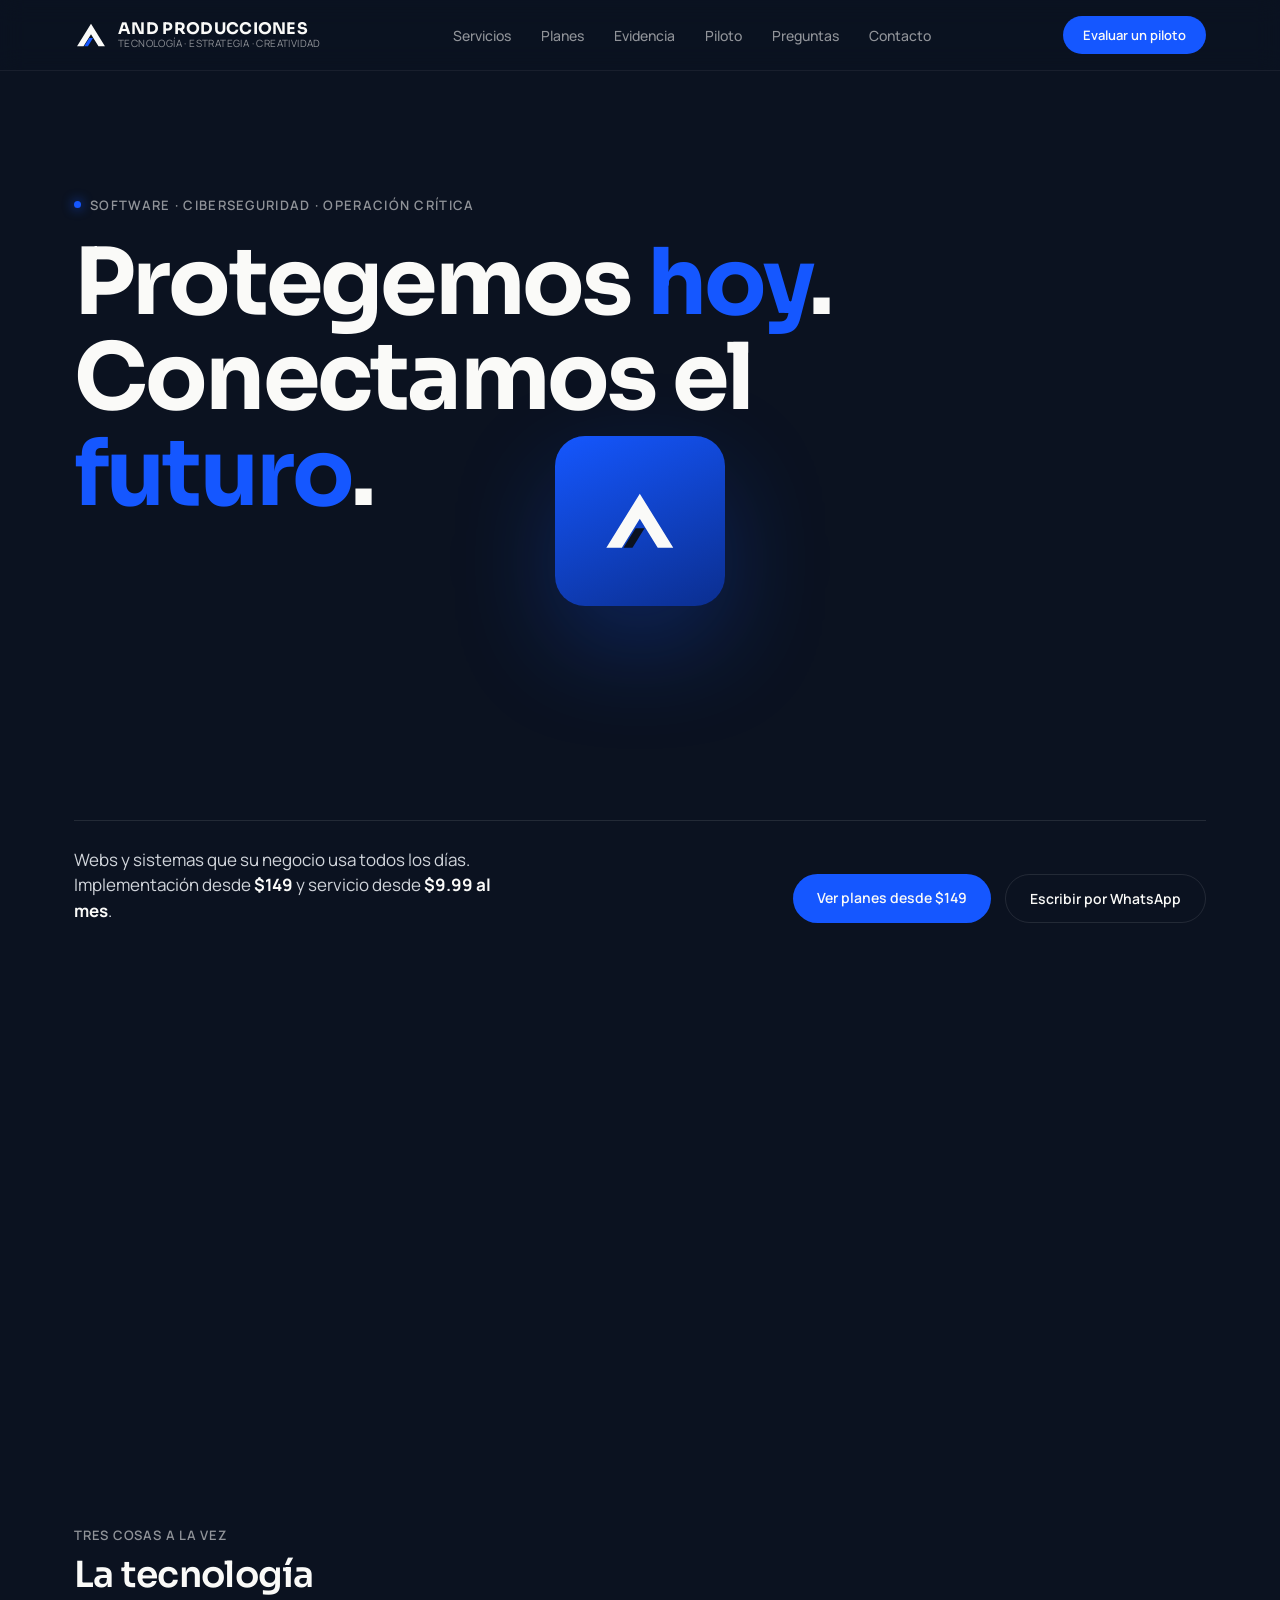
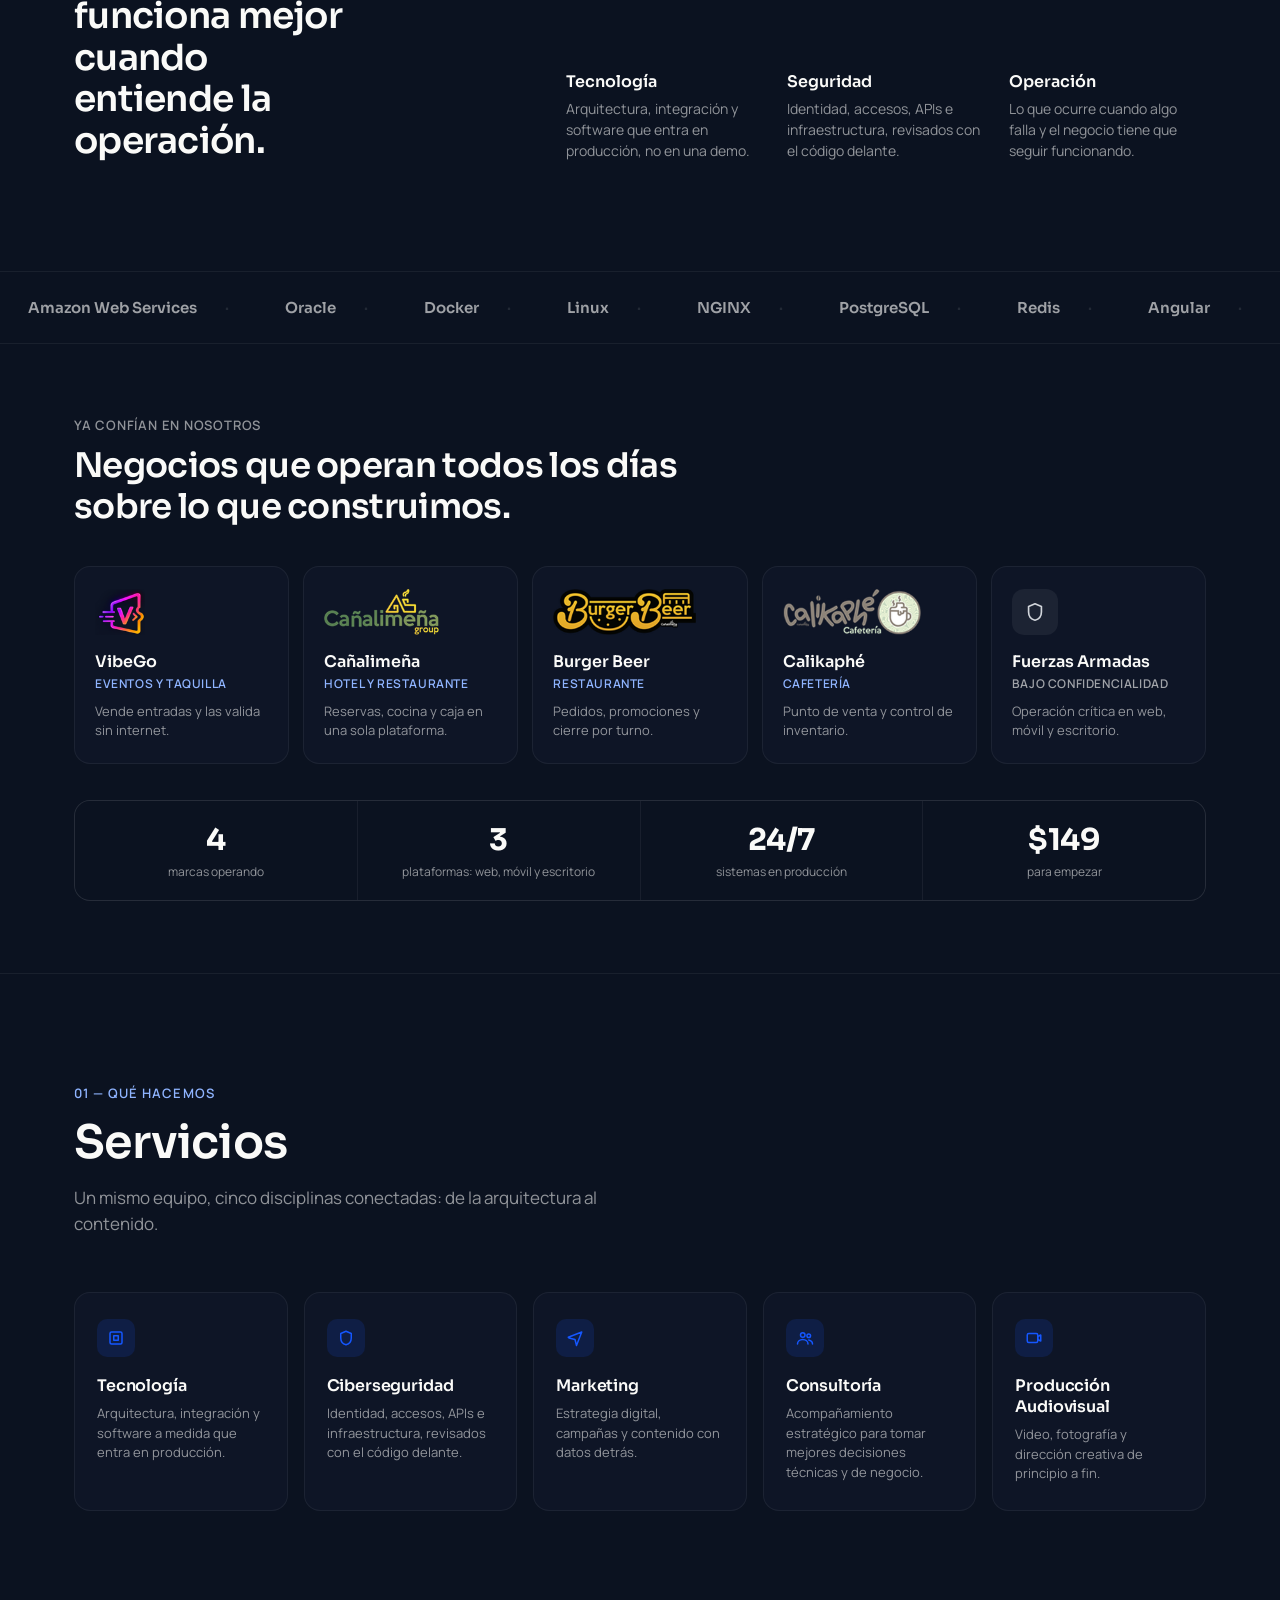
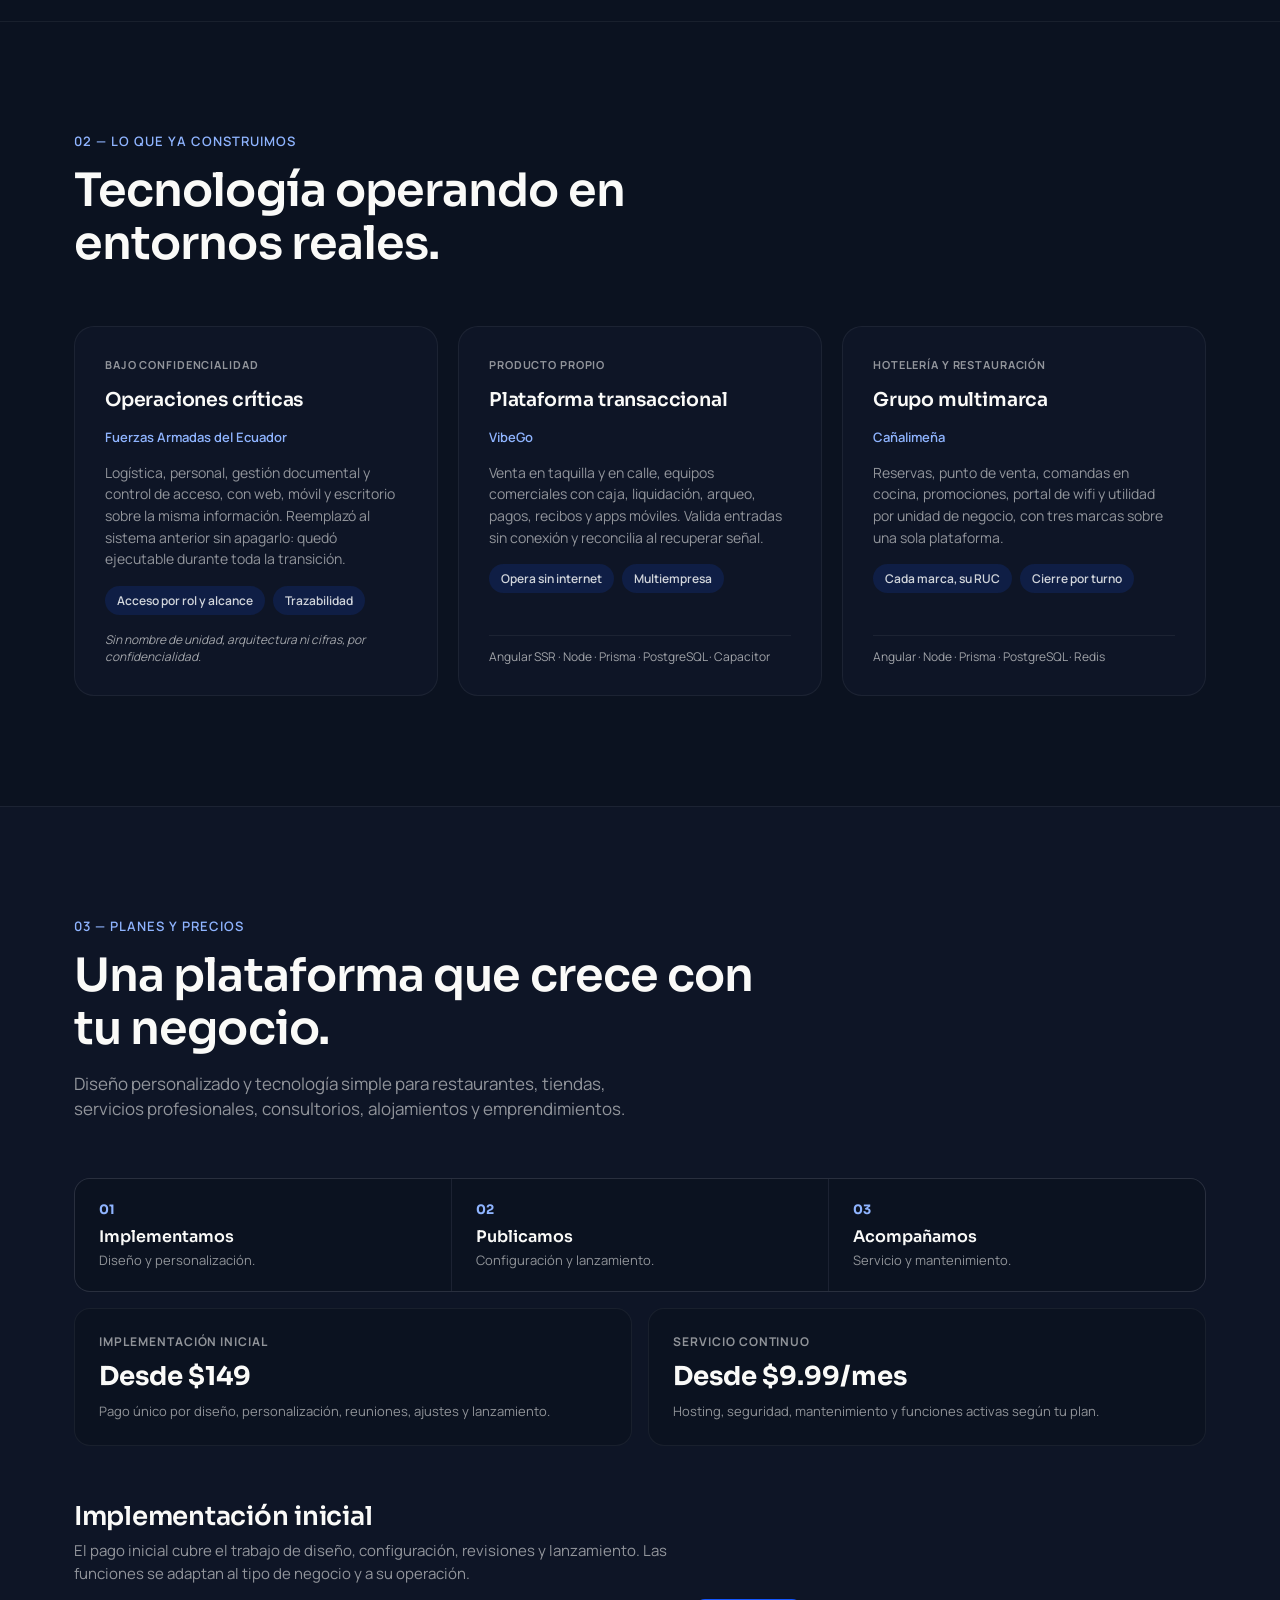
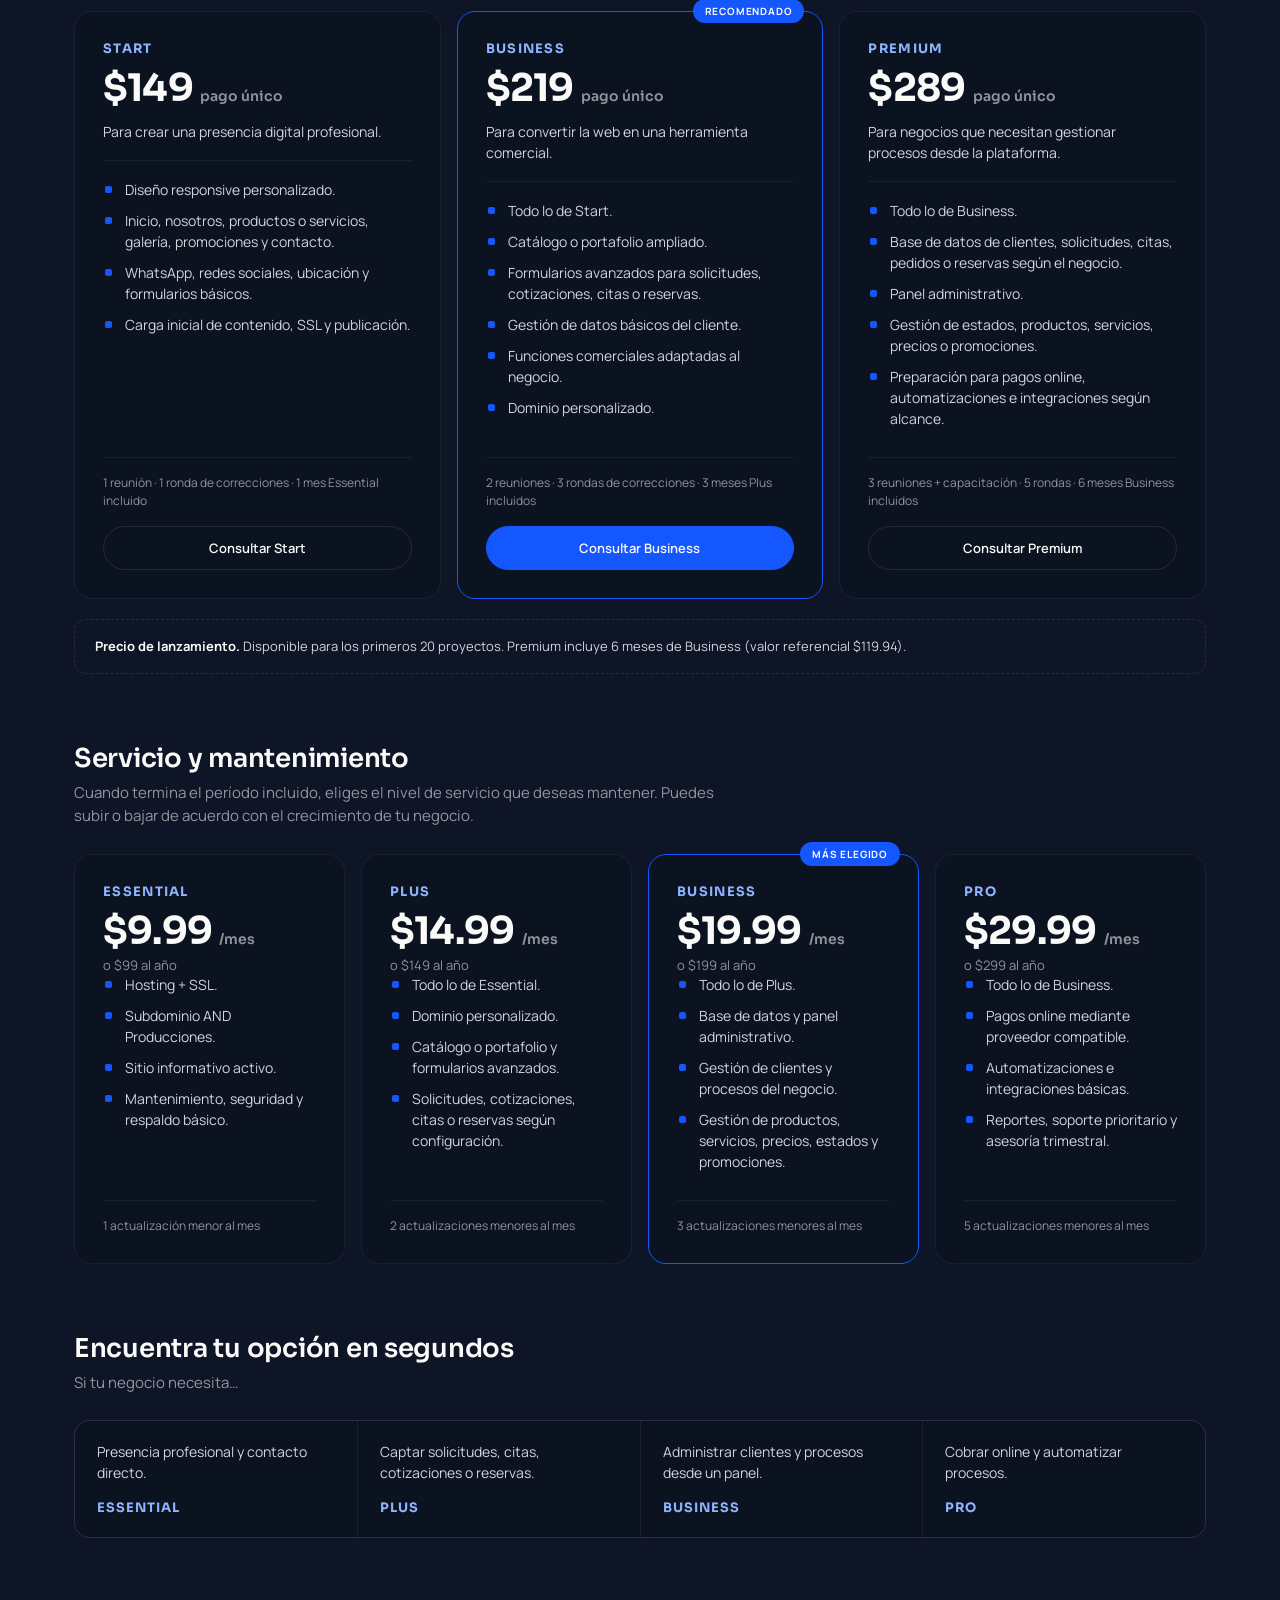
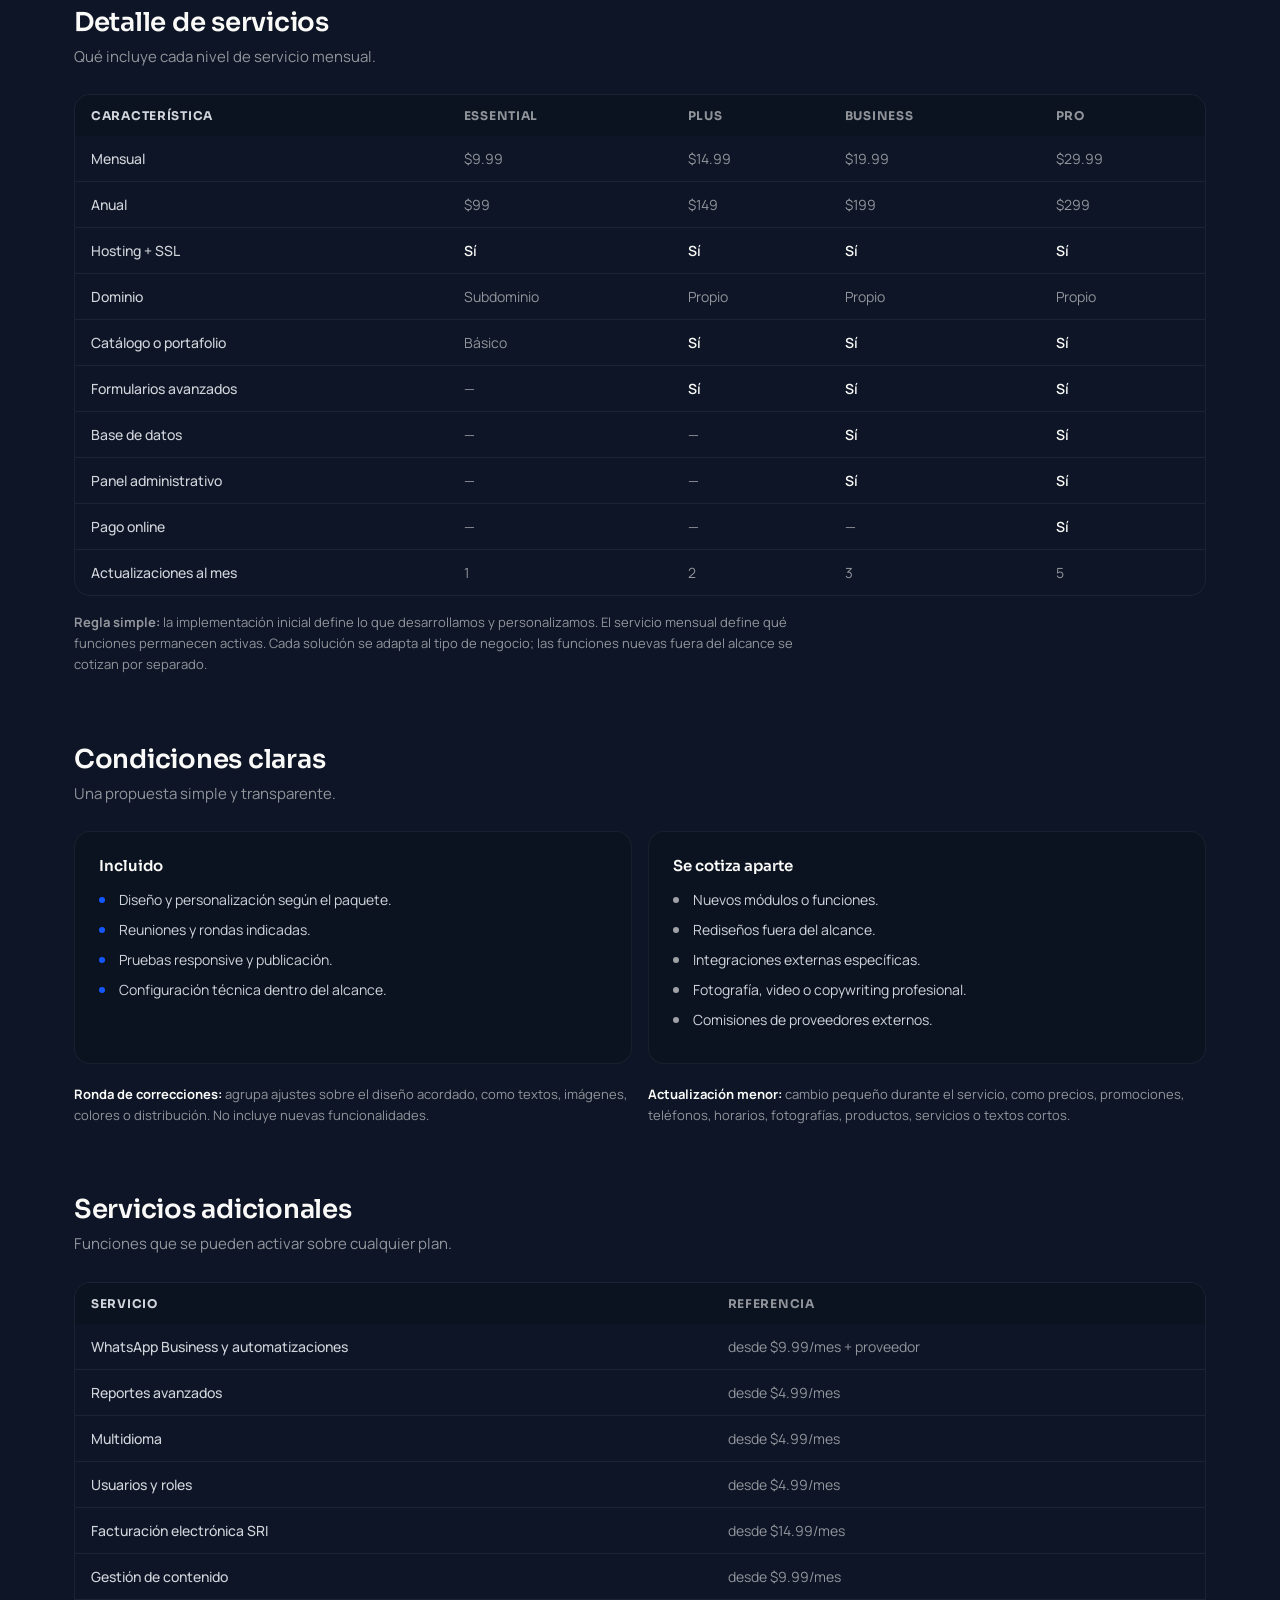
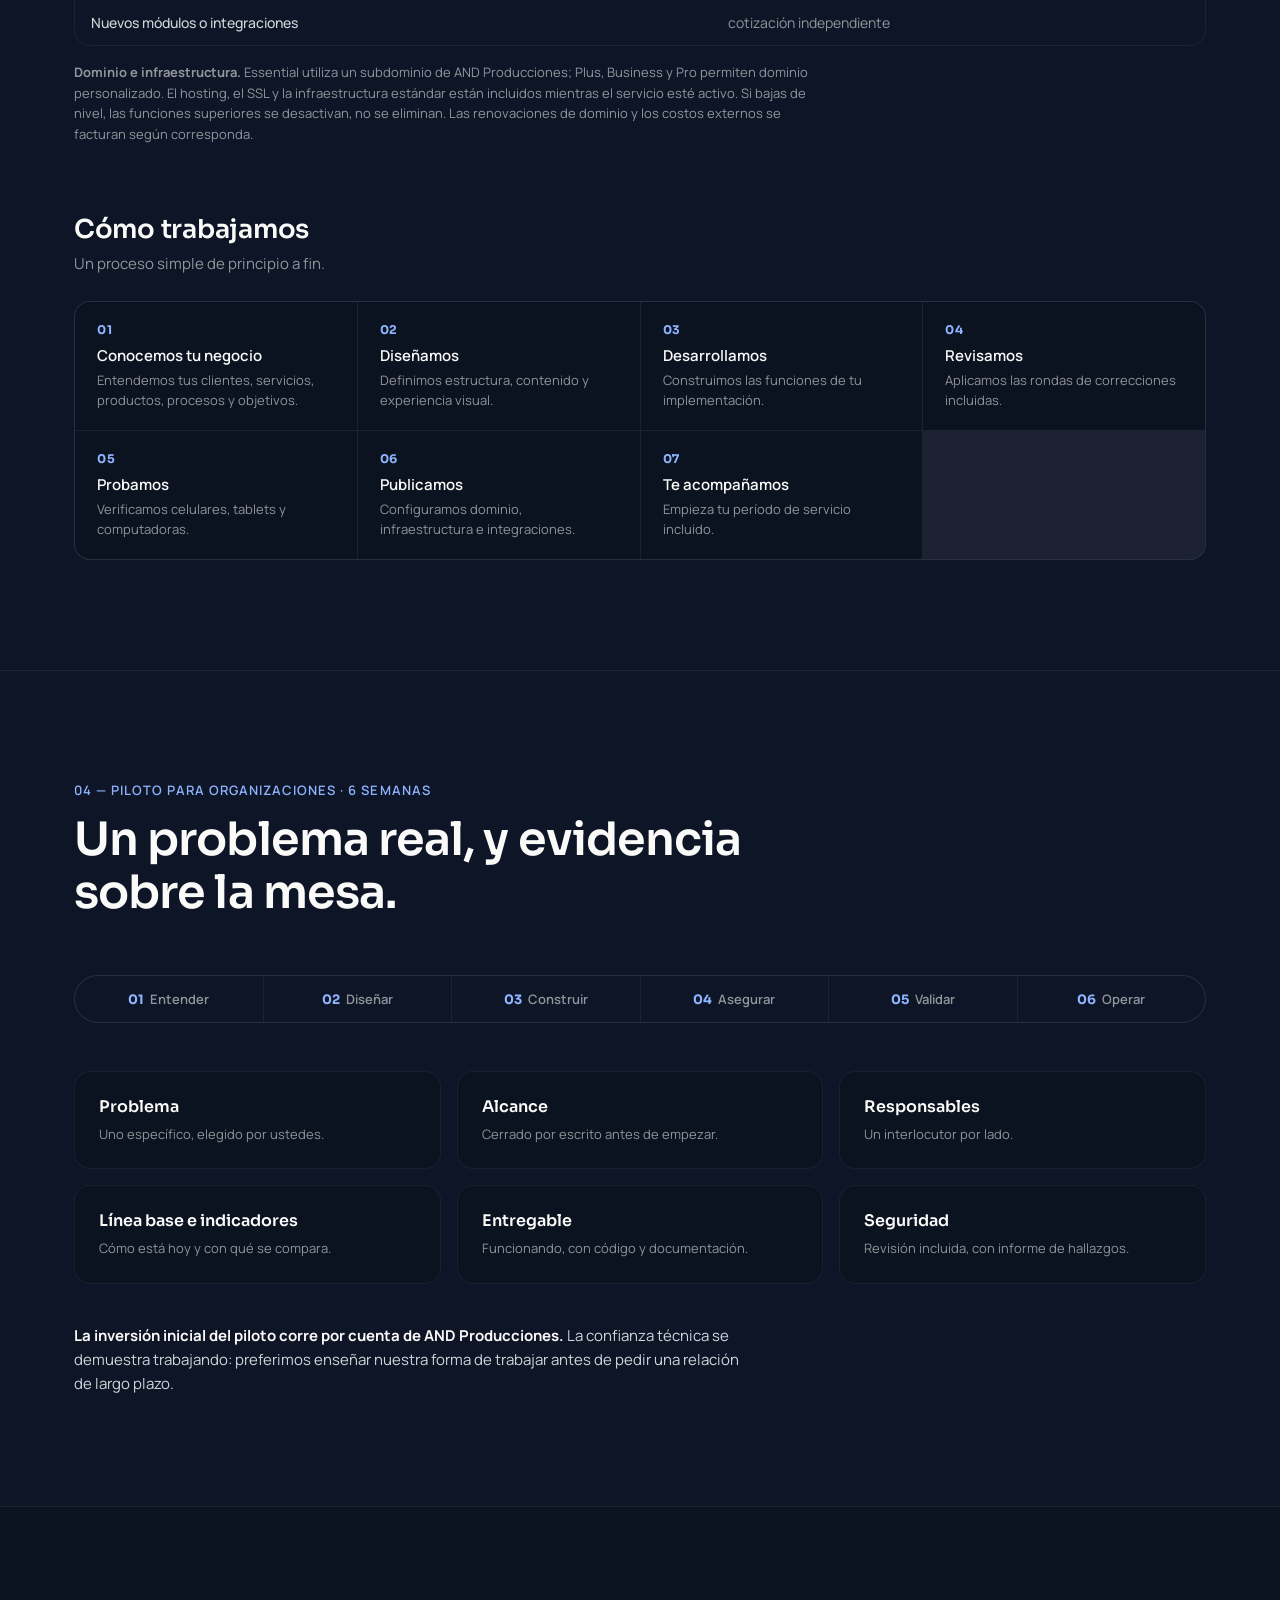
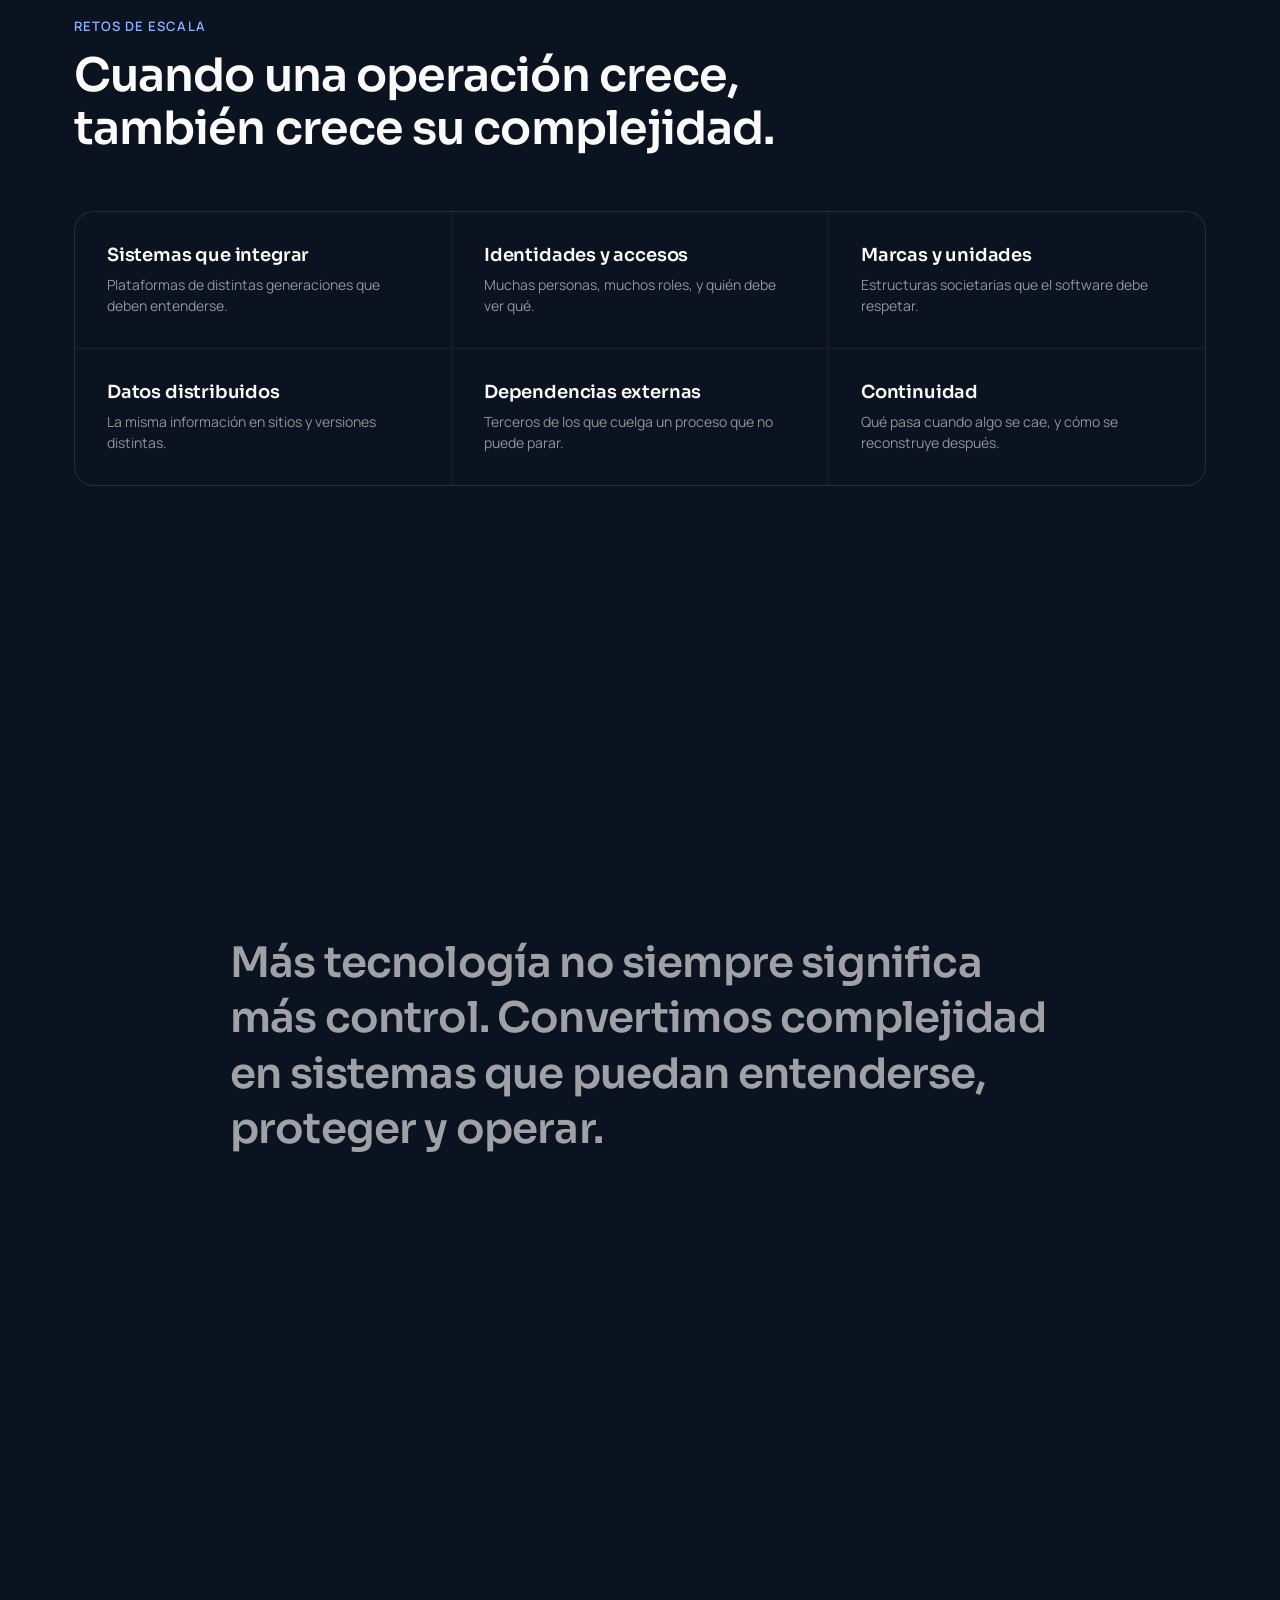
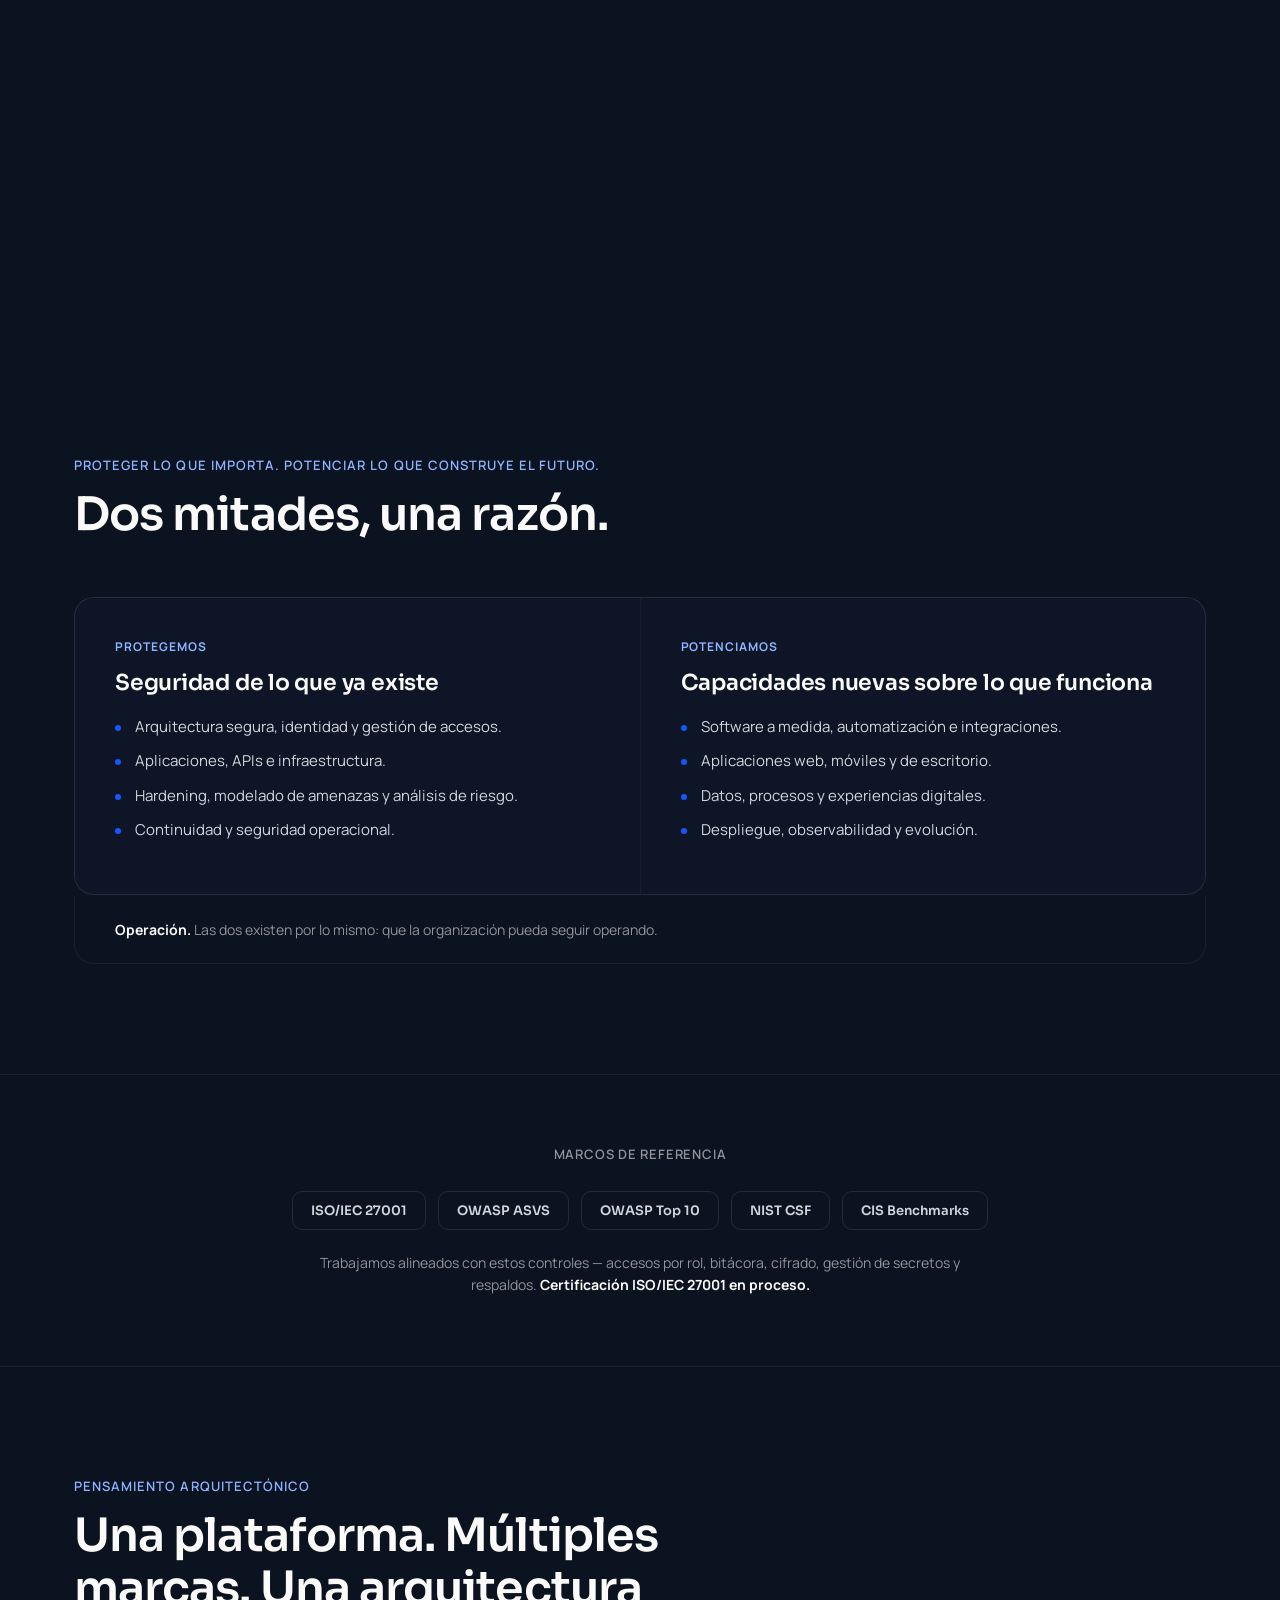
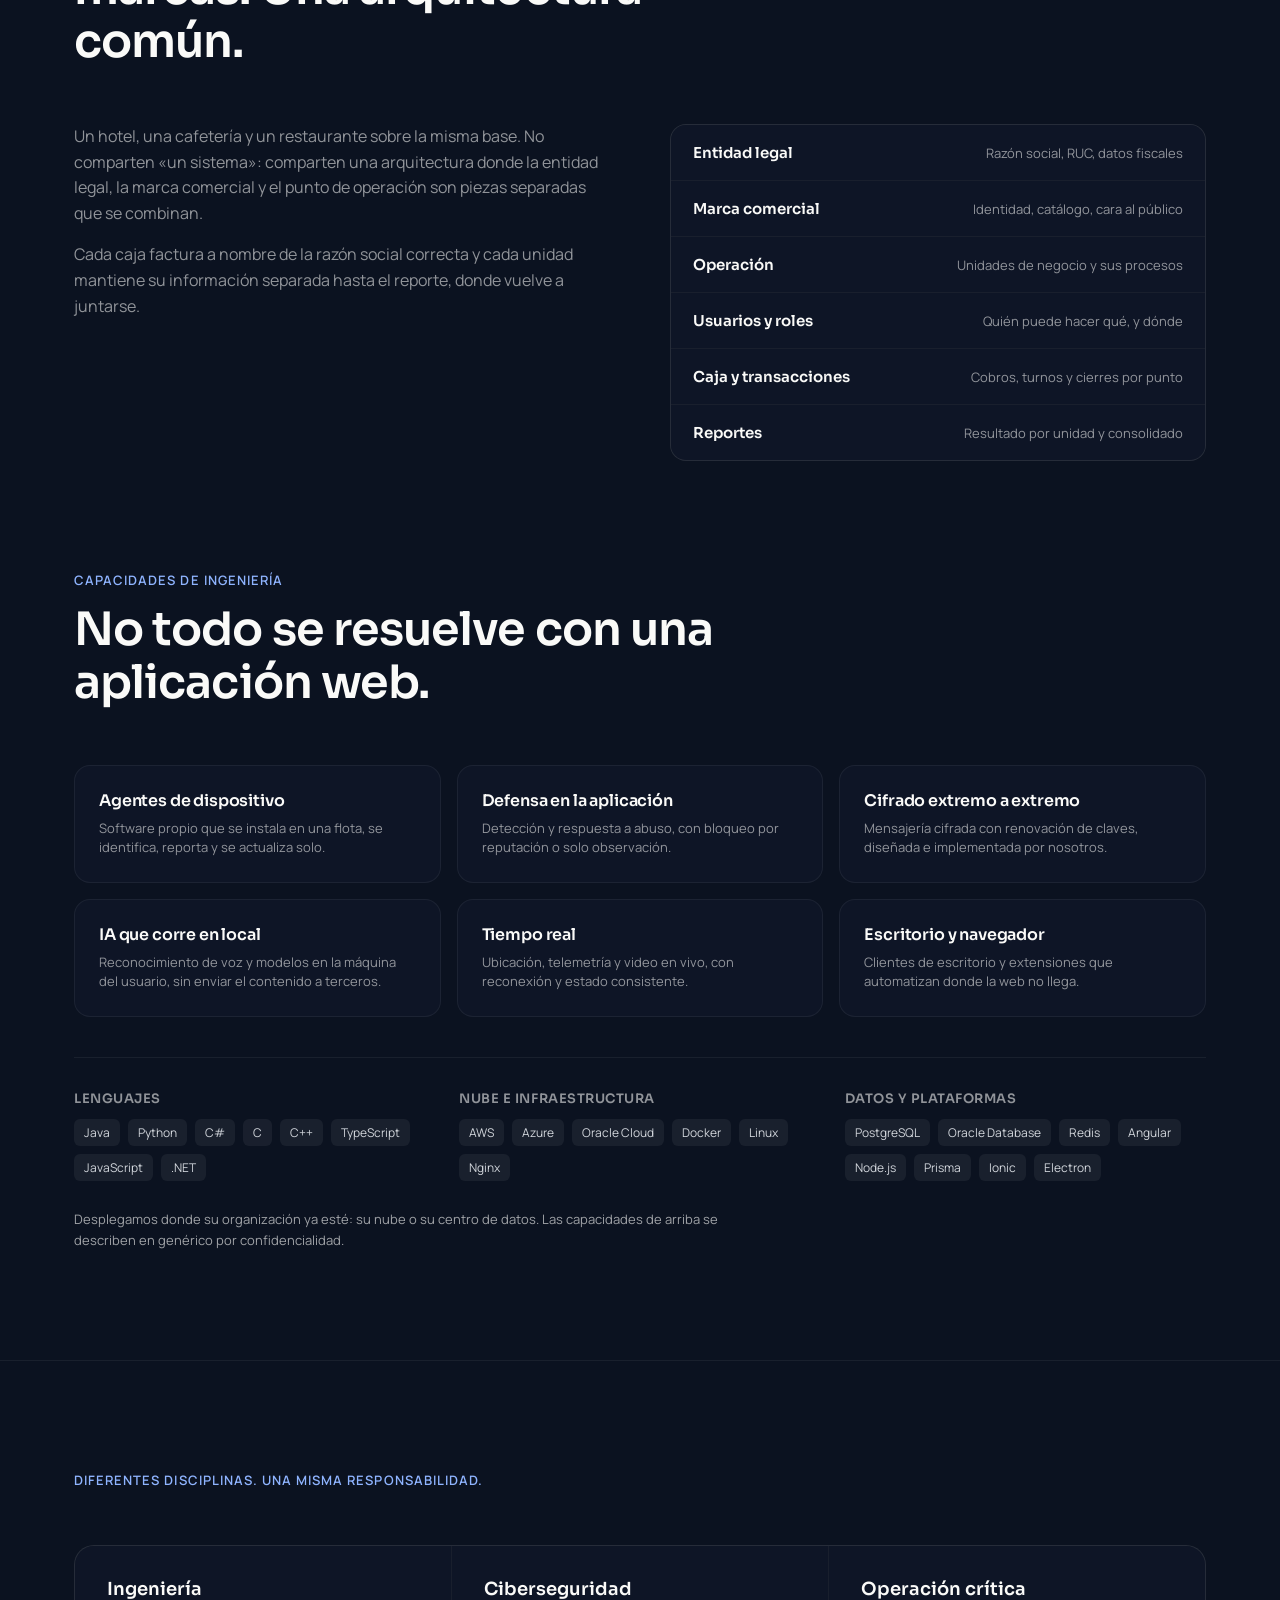
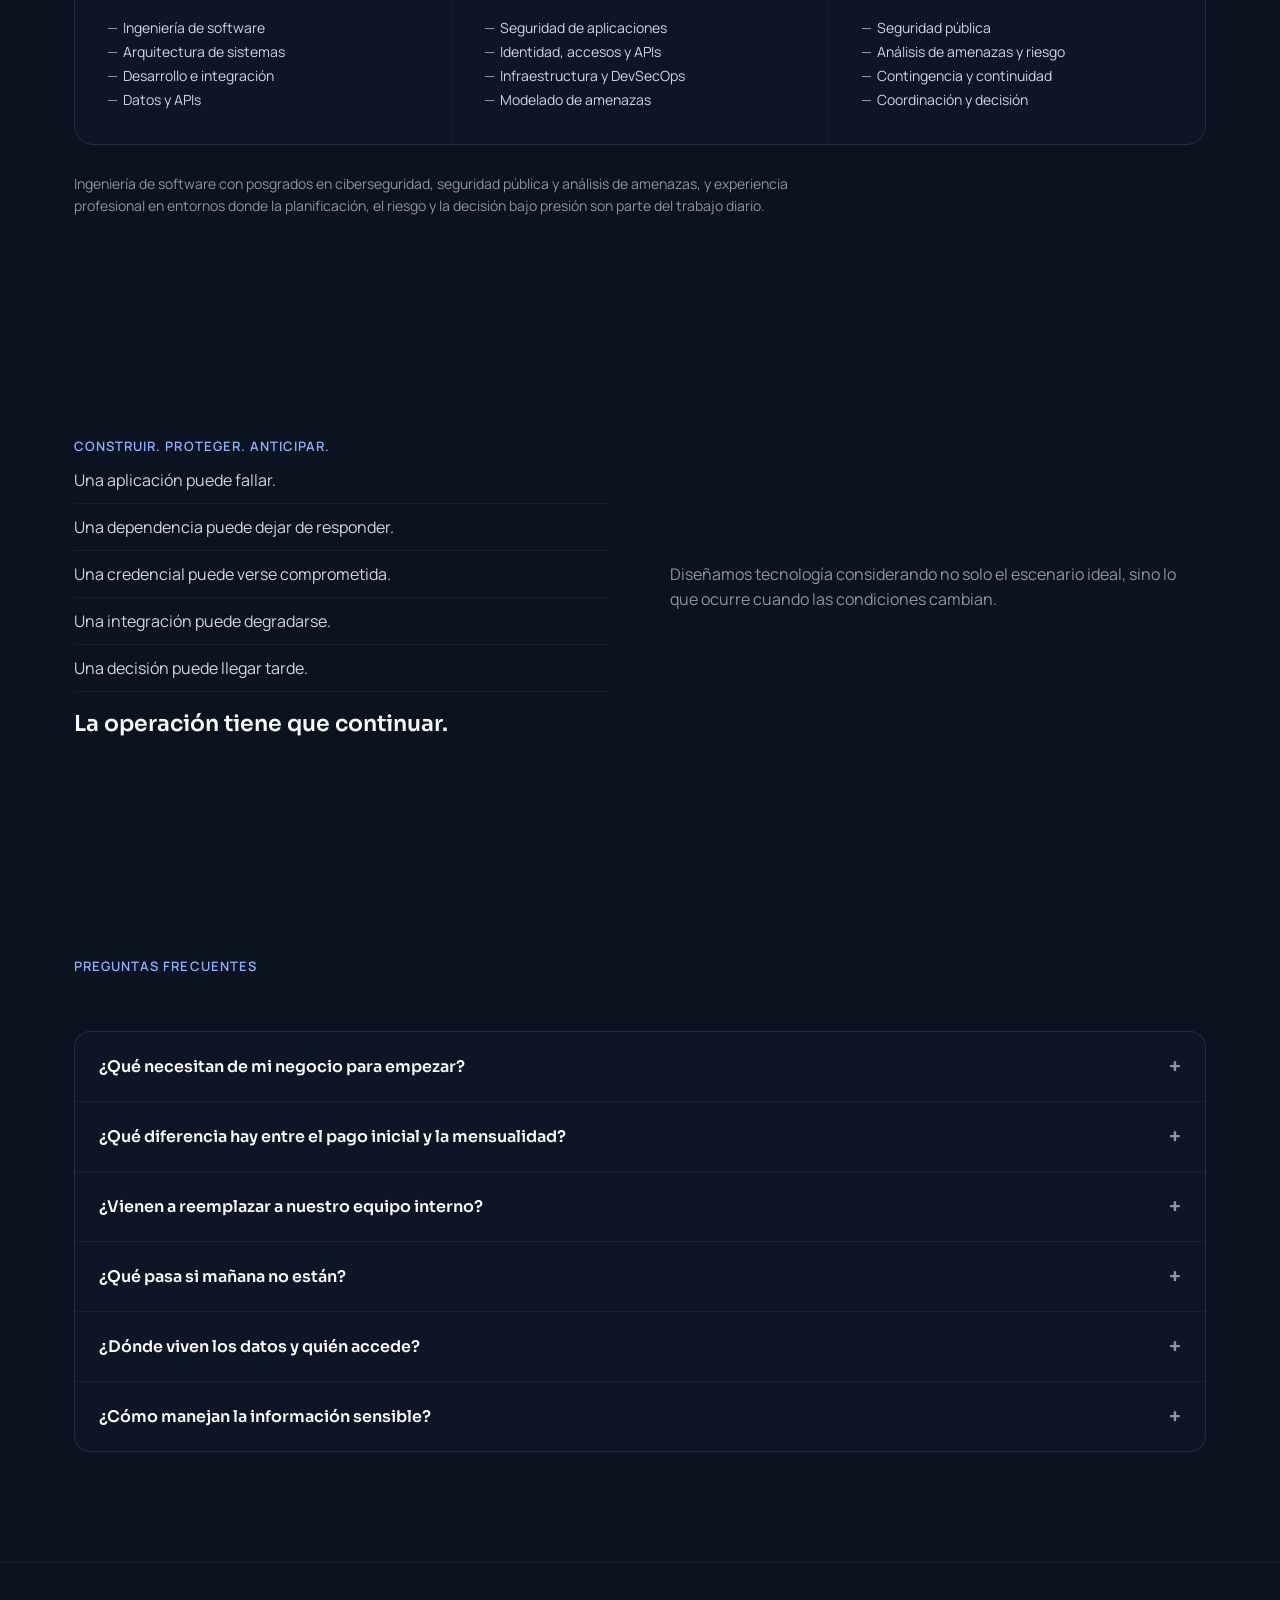
==== commit 207b2668: "Usar los logos reales de los clientes Los logos estaban embebidos en base64 dentro del index.html de" ====
--- a/index.html
+++ b/index.html
@@ -223,12 +223,17 @@
   .clientes-grid{display:grid;grid-template-columns:repeat(auto-fit,minmax(min(196px,100%),1fr));gap:14px;margin-bottom:clamp(26px,4vw,36px);}
   .cliente{background:var(--midnight-2);border:1px solid var(--line-2);border-radius:16px;padding:22px 20px;transition:border-color .25s,transform .25s;}
   .cliente:hover{border-color:var(--cobalto);transform:translateY(-3px);}
-  .cliente-marca{width:42px;height:42px;border-radius:11px;background:var(--cobalto-soft);color:var(--cobalto-txt);display:flex;align-items:center;justify-content:center;font-family:'Sora',sans-serif;font-size:14px;font-weight:700;letter-spacing:.04em;margin-bottom:14px;}
+  /* Caja de altura fija: los logos vienen con proporciones muy distintas y sin
+     esto cada tarjeta empezaba el texto a una altura diferente. */
+  .cliente-marca{height:46px;display:flex;align-items:center;justify-content:flex-start;margin-bottom:16px;}
+  .cliente-marca img{max-height:100%;max-width:100%;width:auto;height:auto;object-fit:contain;}
+  .cliente-marca.sin-logo{width:46px;border-radius:12px;background:var(--line-2);justify-content:center;}
+  .cliente-marca.sin-logo svg{width:22px;height:22px;stroke:var(--plata);}
   .cliente b{display:block;font-family:'Sora',sans-serif;font-size:16px;font-weight:600;margin-bottom:3px;}
   .cliente span{display:block;font-size:12px;font-weight:600;letter-spacing:.05em;text-transform:uppercase;color:var(--cobalto-txt);margin-bottom:10px;}
   .cliente p{font-size:13px;color:var(--muted);line-height:1.5;}
   .cliente.confidencial span{color:var(--muted-2);}
-  .cliente.confidencial .cliente-marca{background:var(--line-2);color:var(--plata);}
+
 
   .clientes-cifras{display:grid;grid-template-columns:repeat(auto-fit,minmax(min(150px,100%),1fr));gap:1px;background:var(--line-2);border:1px solid var(--line-2);border-radius:16px;overflow:hidden;}
   .clientes-cifras div{background:var(--midnight);padding:20px 18px;text-align:center;}
@@ -562,31 +567,33 @@
     <h2 class="clientes-titulo">Negocios que operan todos los días sobre lo que construimos.</h2>
     <div class="clientes-grid">
       <div class="cliente">
-        <div class="cliente-marca">VG</div>
+        <div class="cliente-marca"><img src="/assets/clientes/vibego.png" alt="VibeGo" width="78" height="72" decoding="async"></div>
         <b>VibeGo</b>
         <span>Eventos y taquilla</span>
         <p>Vende entradas y las valida sin internet.</p>
       </div>
       <div class="cliente">
-        <div class="cliente-marca">CA</div>
-        <b>Canalimeña</b>
+        <div class="cliente-marca"><img src="/assets/clientes/canalimena.png" alt="Cañalimeña group" width="180" height="72" decoding="async"></div>
+        <b>Cañalimeña</b>
         <span>Hotel y restaurante</span>
         <p>Reservas, cocina y caja en una sola plataforma.</p>
       </div>
       <div class="cliente">
-        <div class="cliente-marca">BB</div>
+        <div class="cliente-marca"><img src="/assets/clientes/burgerbeer.png" alt="Burger Beer" width="223" height="72" decoding="async"></div>
         <b>Burger Beer</b>
         <span>Restaurante</span>
         <p>Pedidos, promociones y cierre por turno.</p>
       </div>
       <div class="cliente">
-        <div class="cliente-marca">CK</div>
+        <div class="cliente-marca"><img src="/assets/clientes/calikaphe.png" alt="Calikaphé Cafetería" width="216" height="72" decoding="async"></div>
         <b>Calikaphé</b>
         <span>Cafetería</span>
         <p>Punto de venta y control de inventario.</p>
       </div>
       <div class="cliente confidencial">
-        <div class="cliente-marca">FA</div>
+        <div class="cliente-marca sin-logo">
+          <svg aria-hidden="true" focusable="false" viewBox="0 0 24 24" fill="none" stroke-width="1.8" stroke-linecap="round" stroke-linejoin="round"><path d="M12 3l7 3v6c0 4.5-3 8-7 9-4-1-7-4.5-7-9V6z"/></svg>
+        </div>
         <b>Fuerzas Armadas</b>
         <span>Bajo confidencialidad</span>
         <p>Operación crítica en web, móvil y escritorio.</p>
@@ -664,7 +671,7 @@
       <div class="case-card">
         <div class="case-tag">Hotelería y restauración</div>
         <h3>Grupo multimarca</h3>
-        <div class="case-org">Canalimeña</div>
+        <div class="case-org">Cañalimeña</div>
         <p>Reservas, punto de venta, comandas en cocina, promociones, portal de wifi y utilidad por unidad de negocio, con tres marcas sobre una sola plataforma.</p>
         <div class="case-chips"><span class="chip">Cada marca, su RUC</span><span class="chip">Cierre por turno</span></div>
         <div class="case-stack">Angular · Node · Prisma · PostgreSQL · Redis</div>
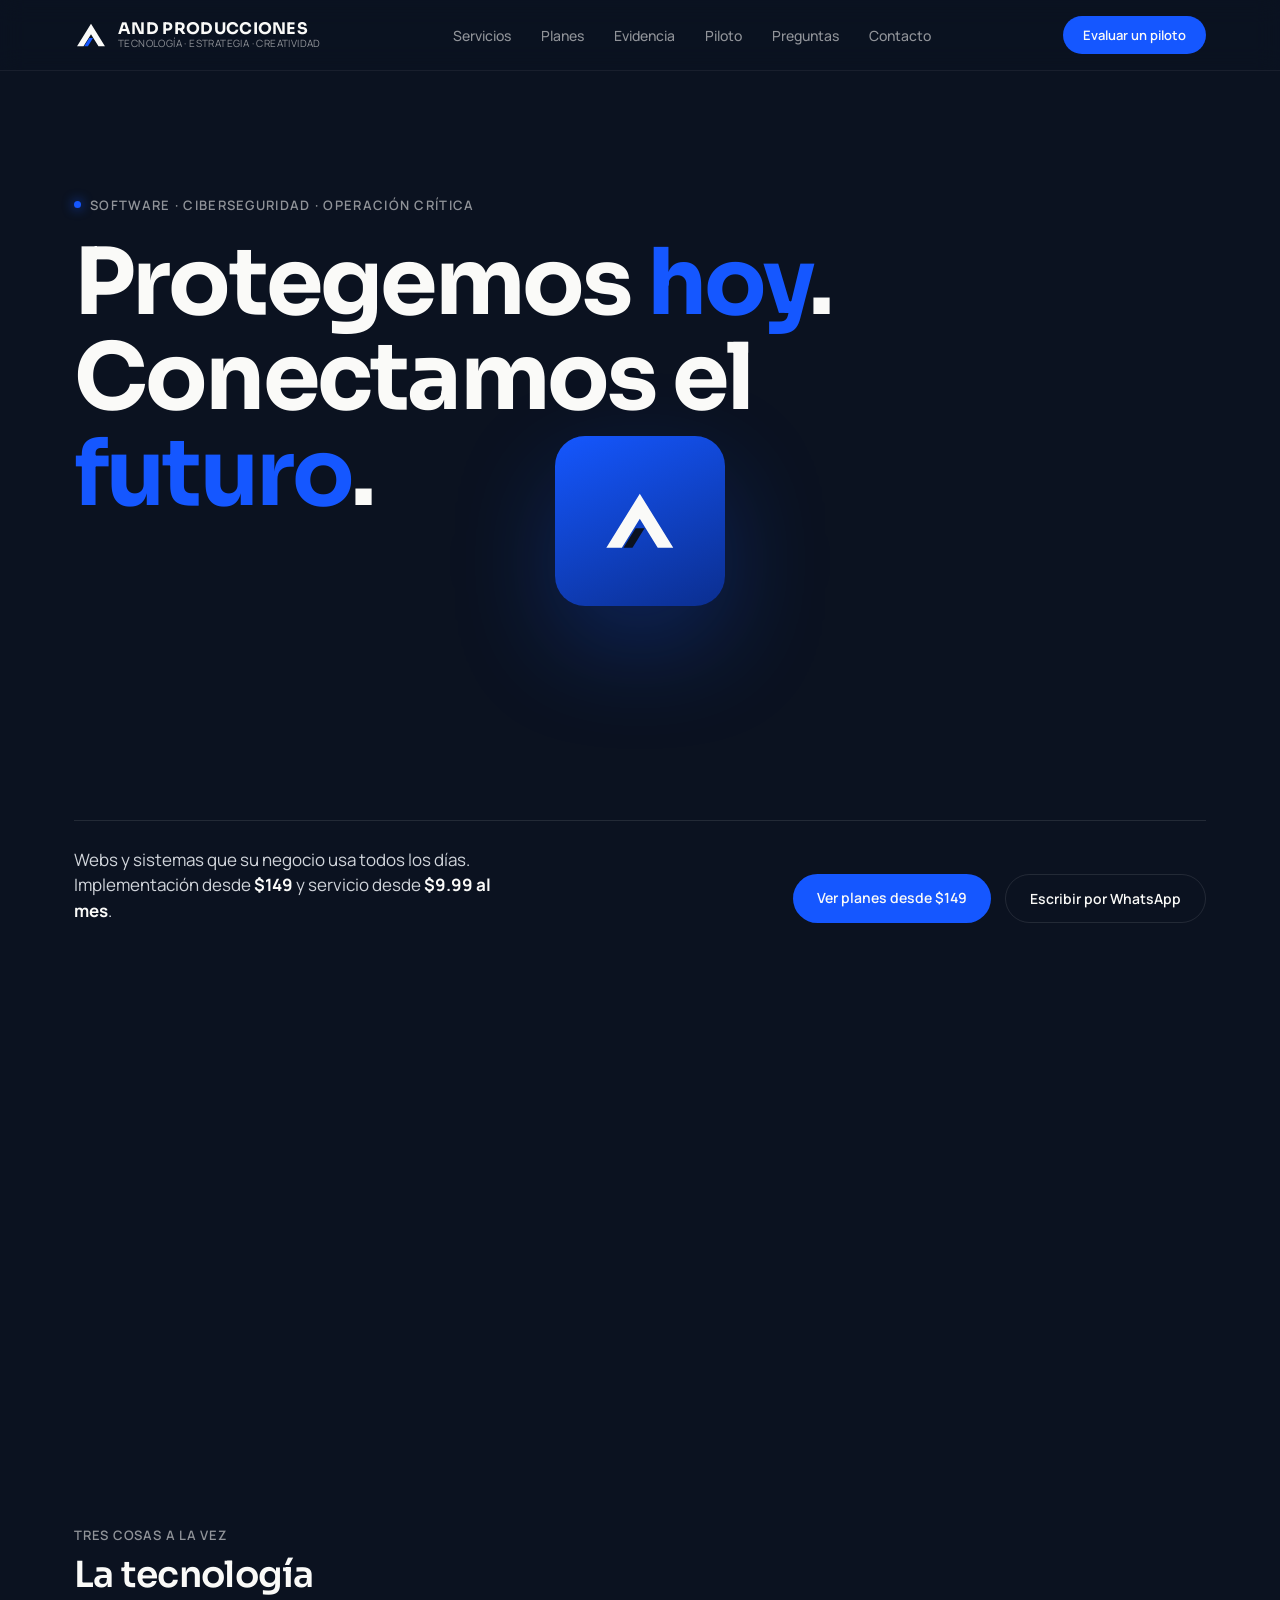
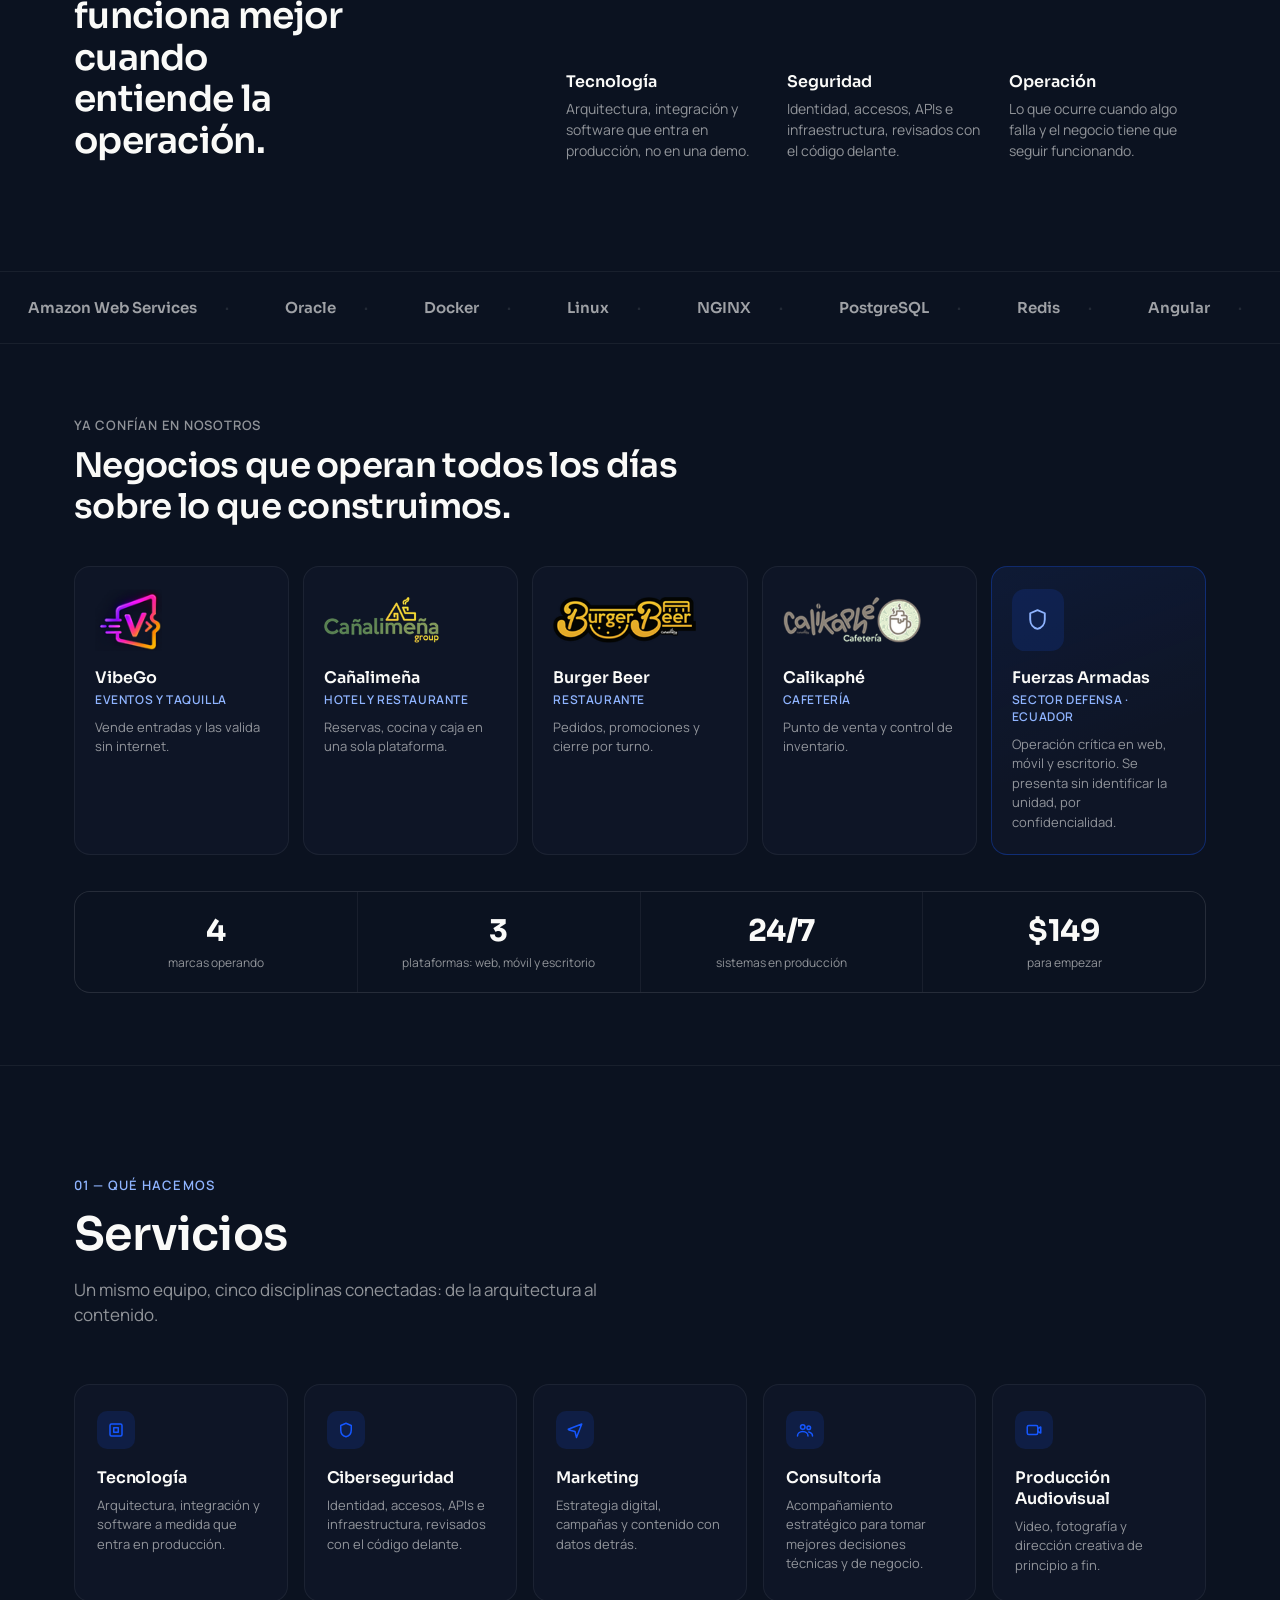
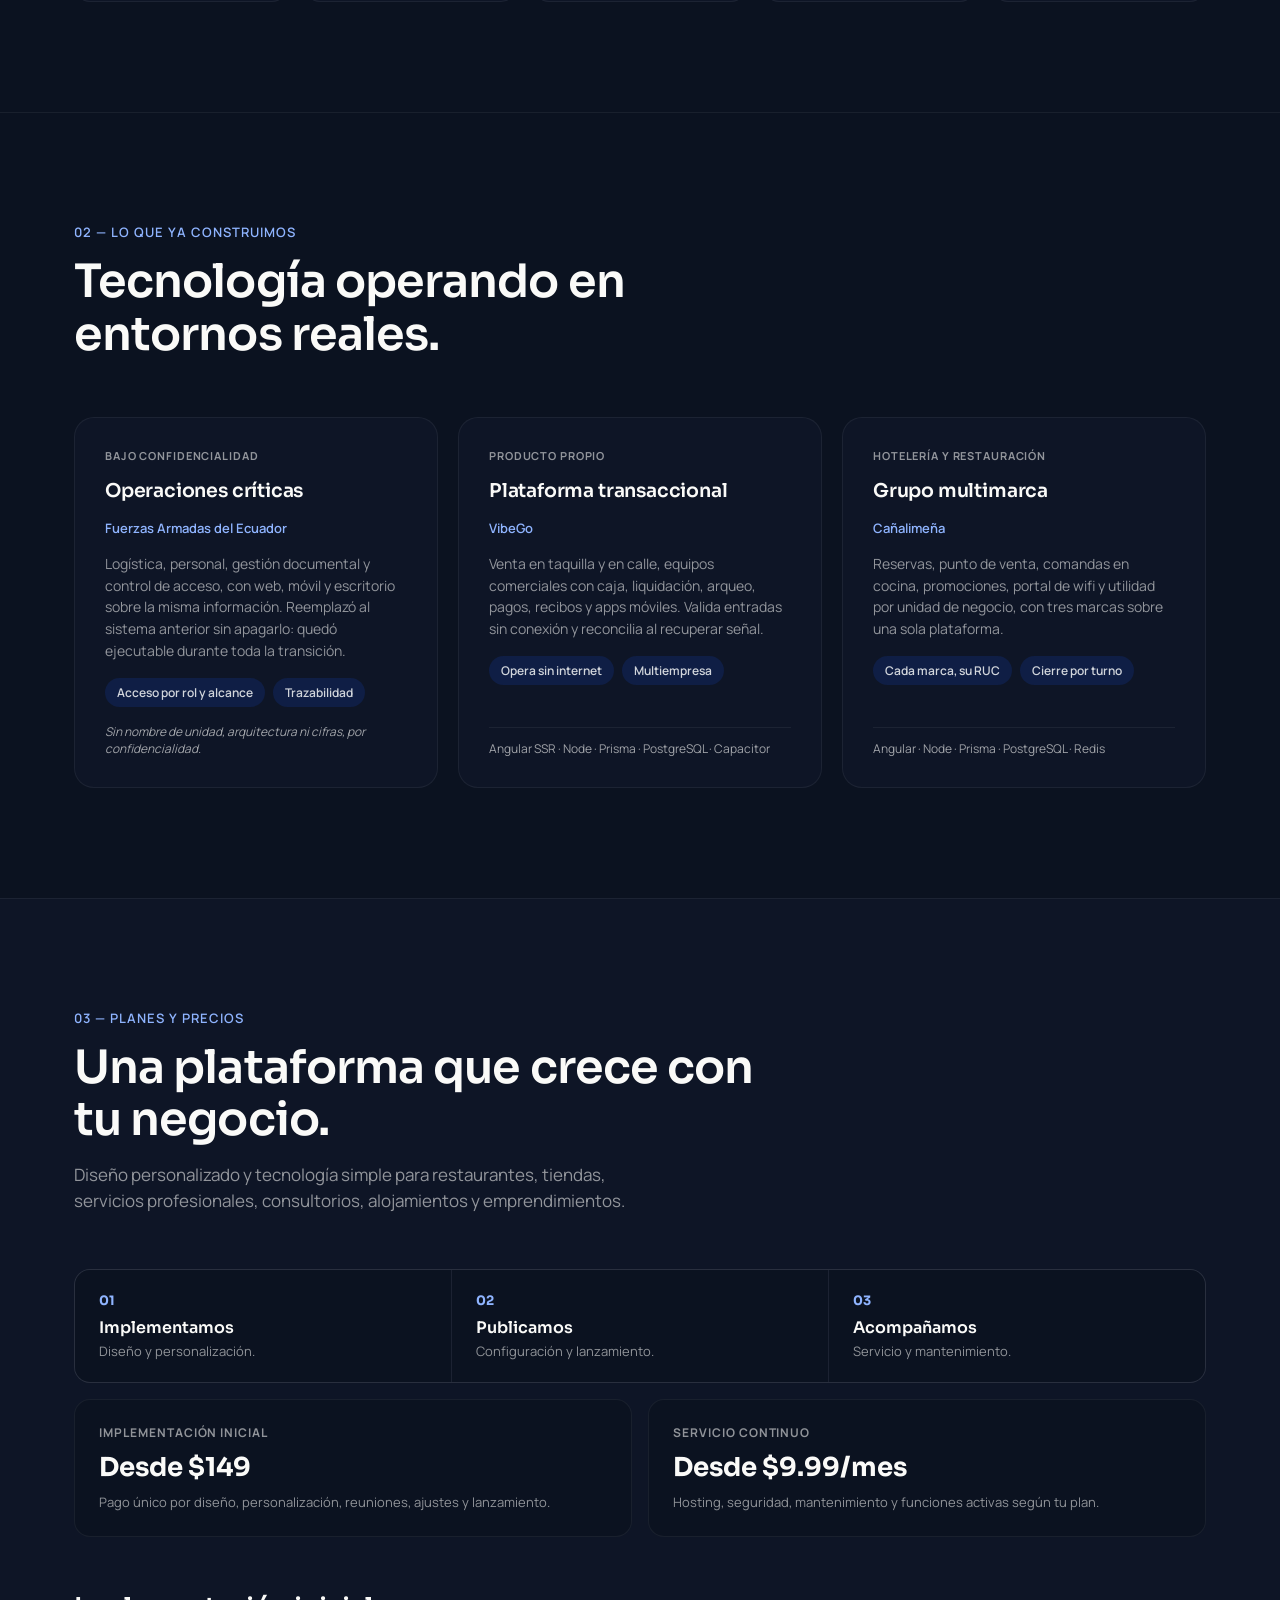
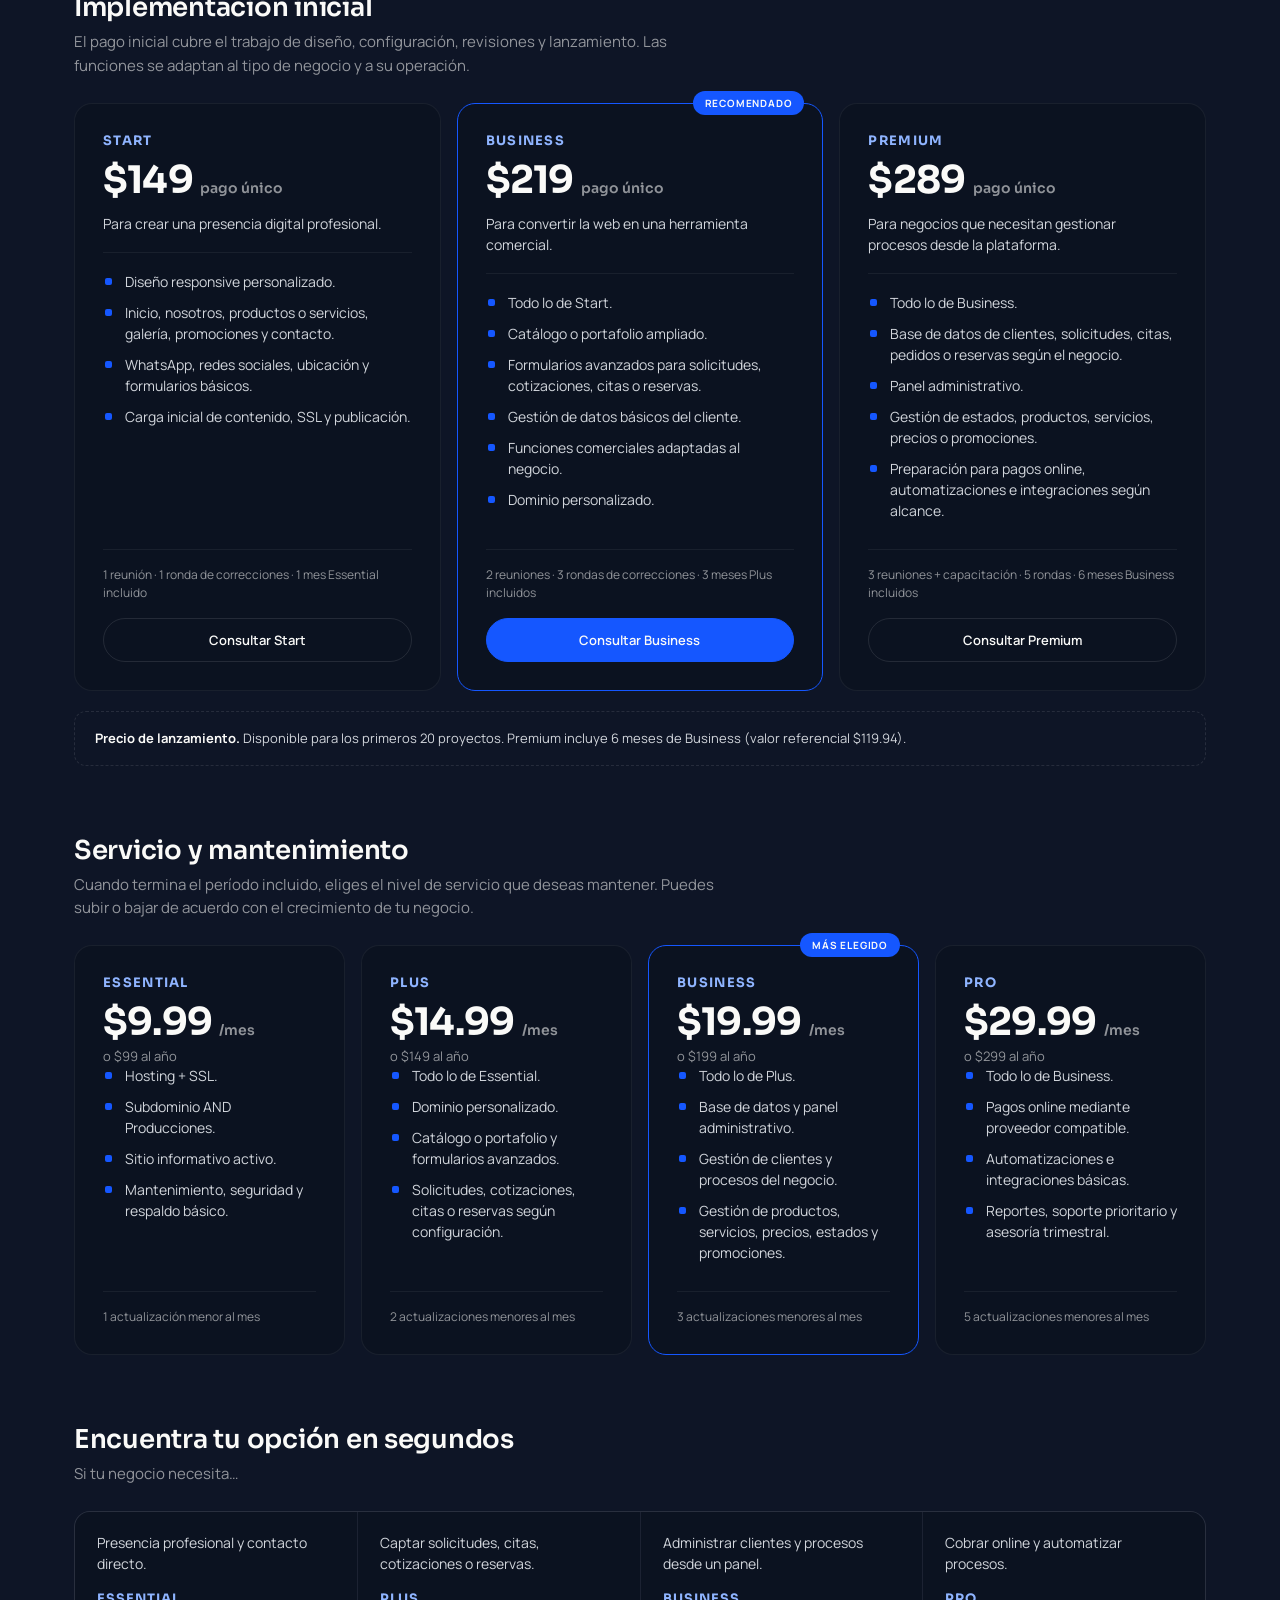
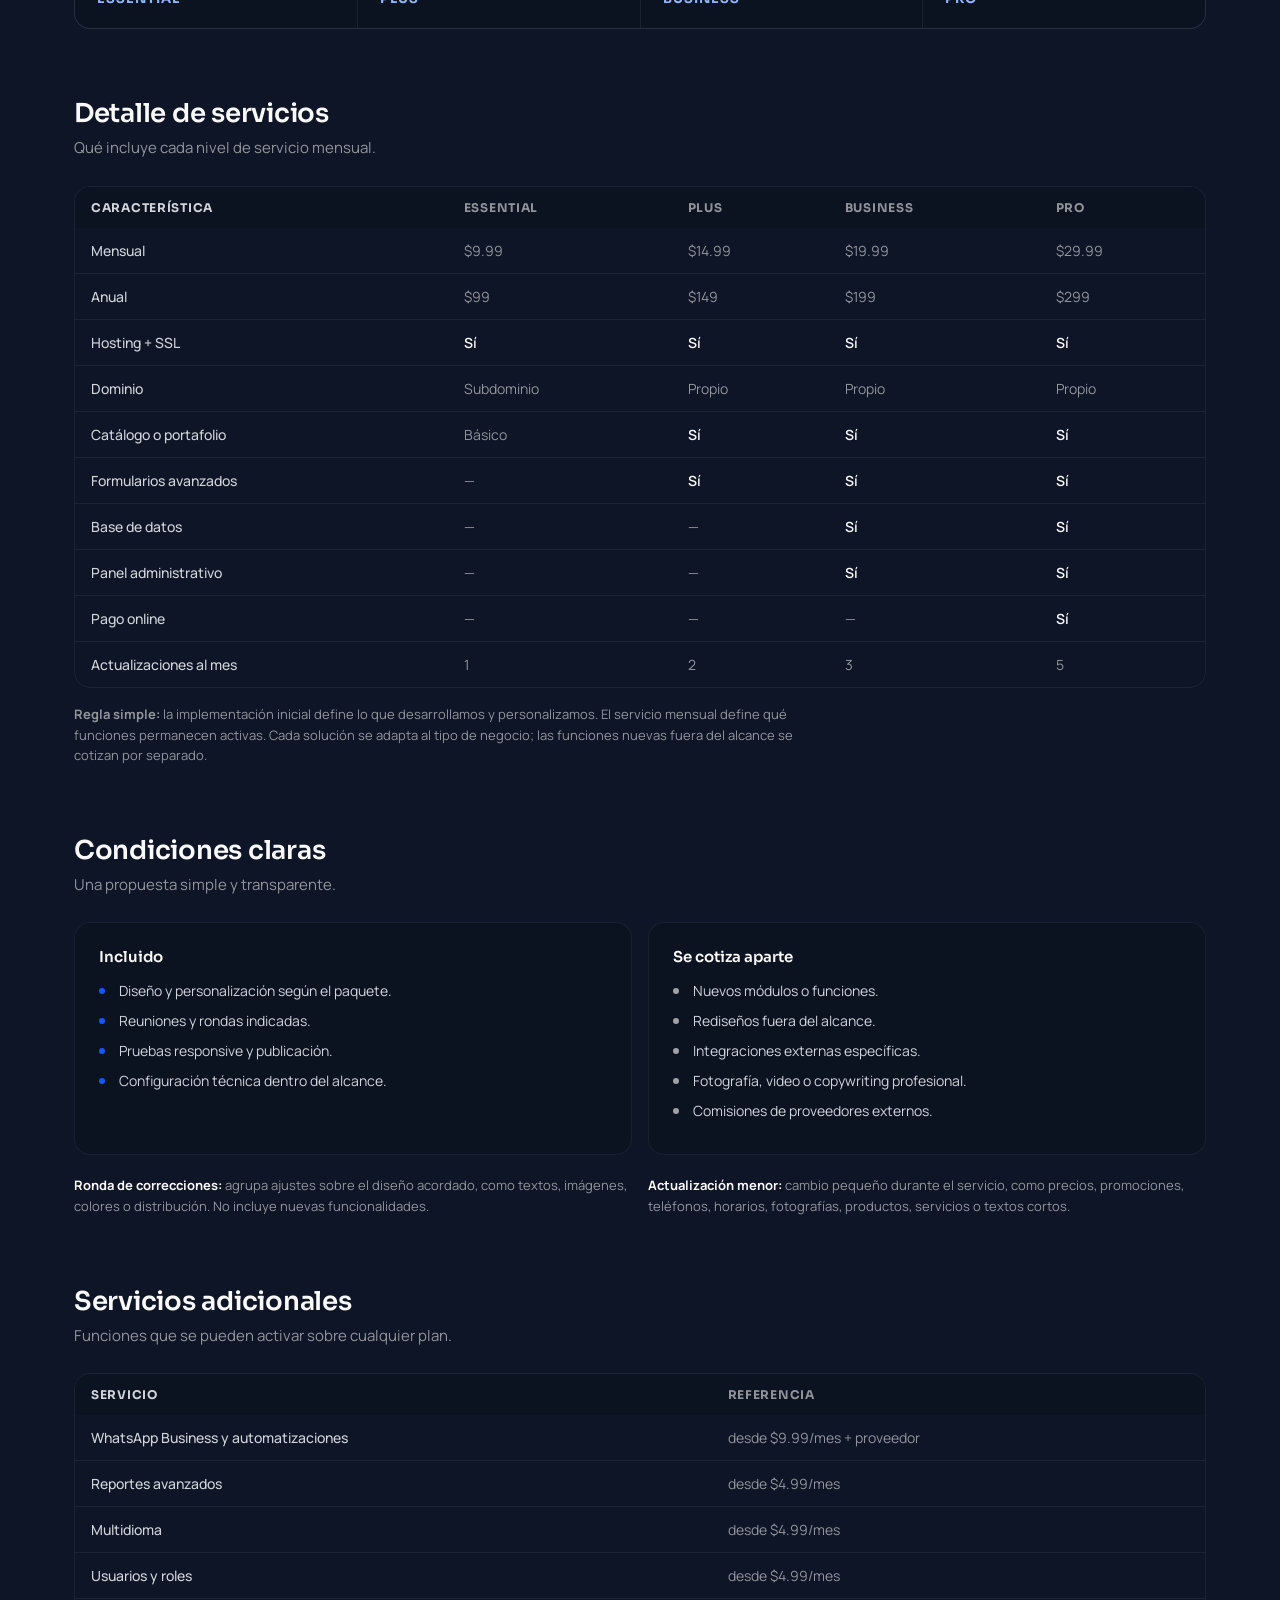
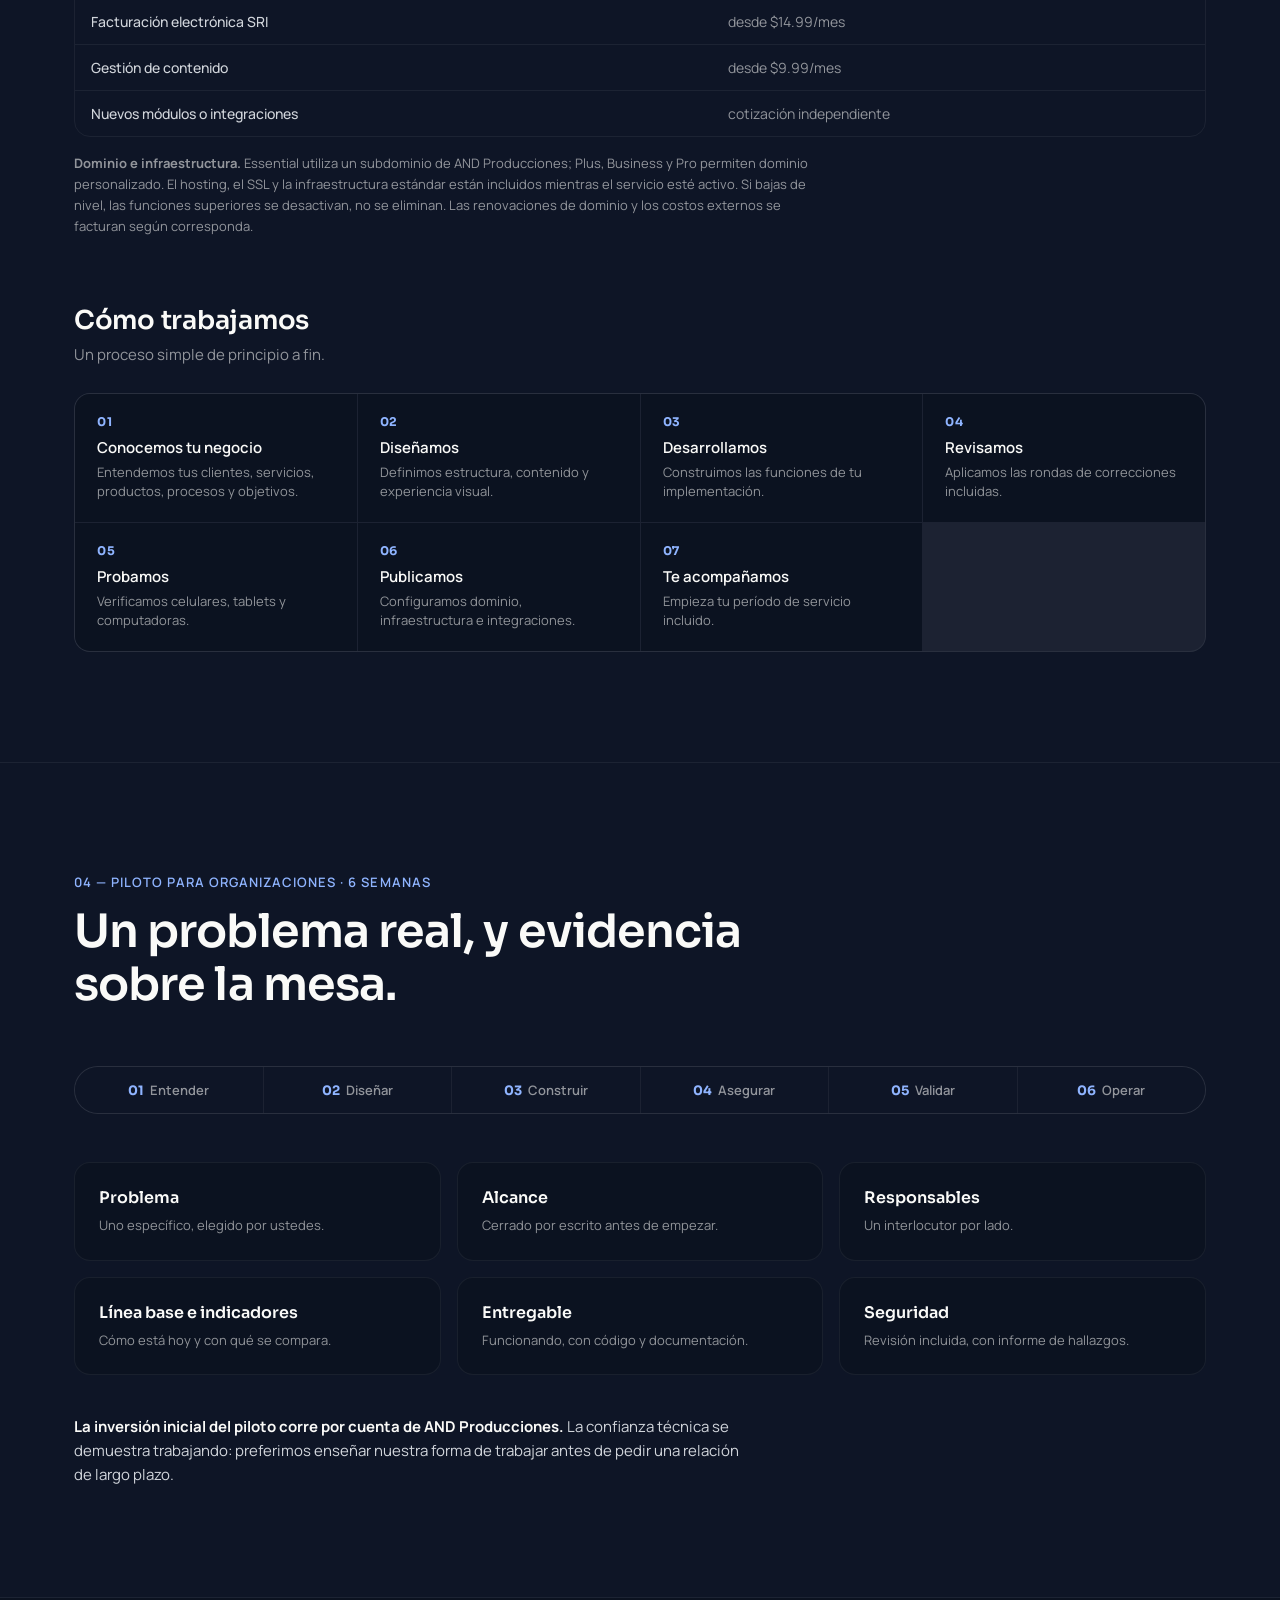
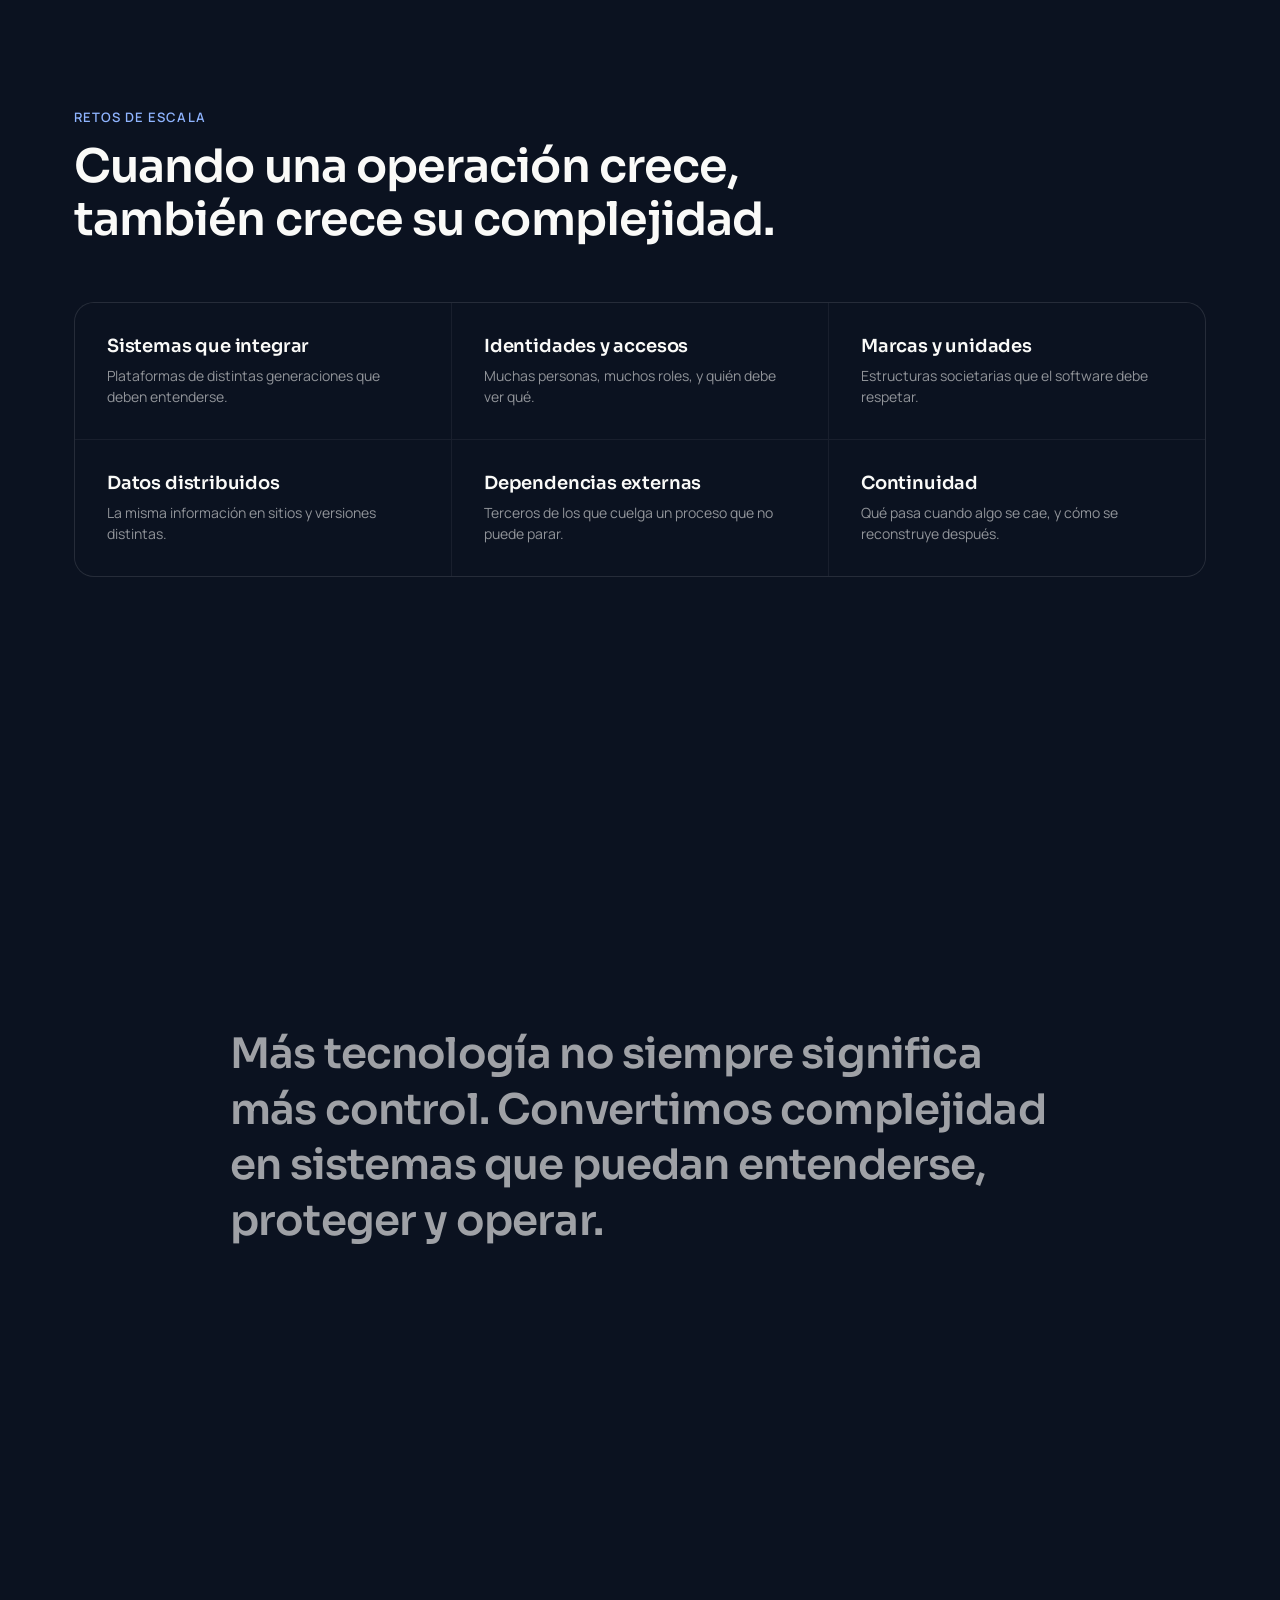
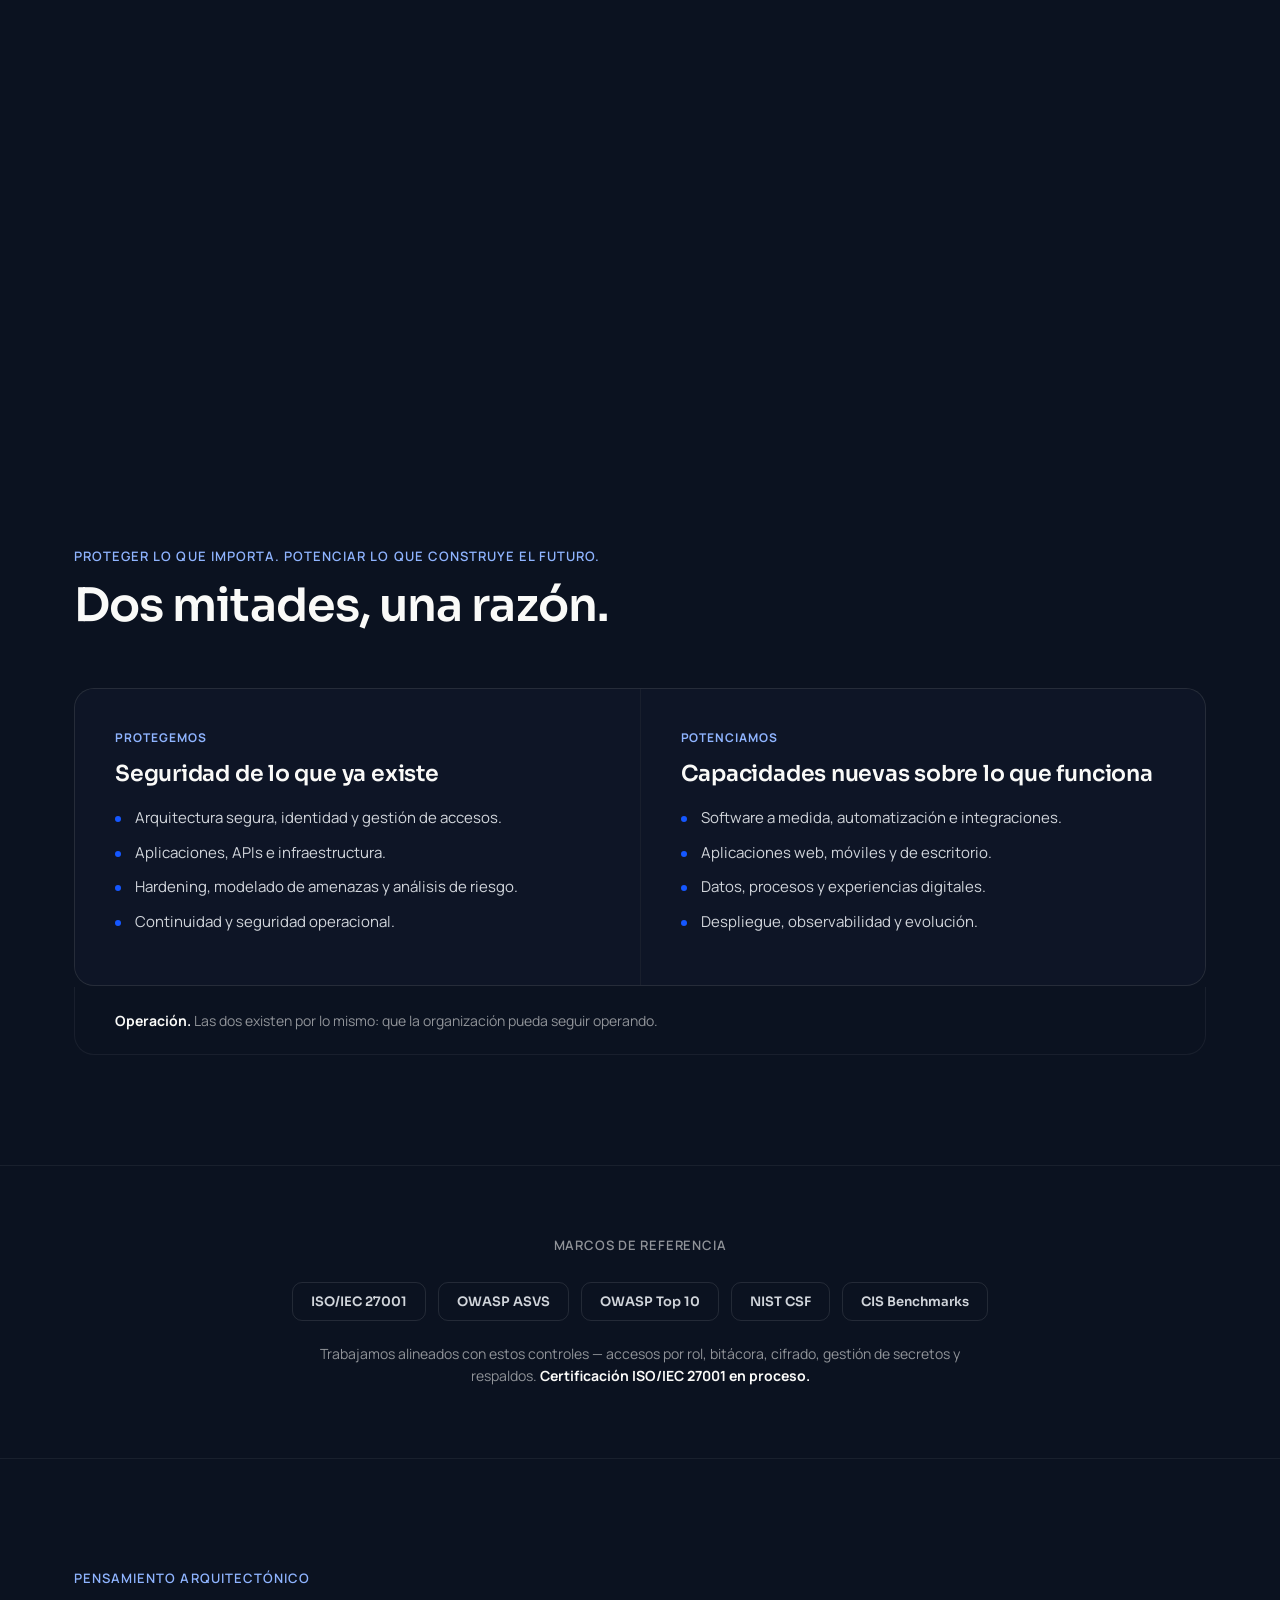
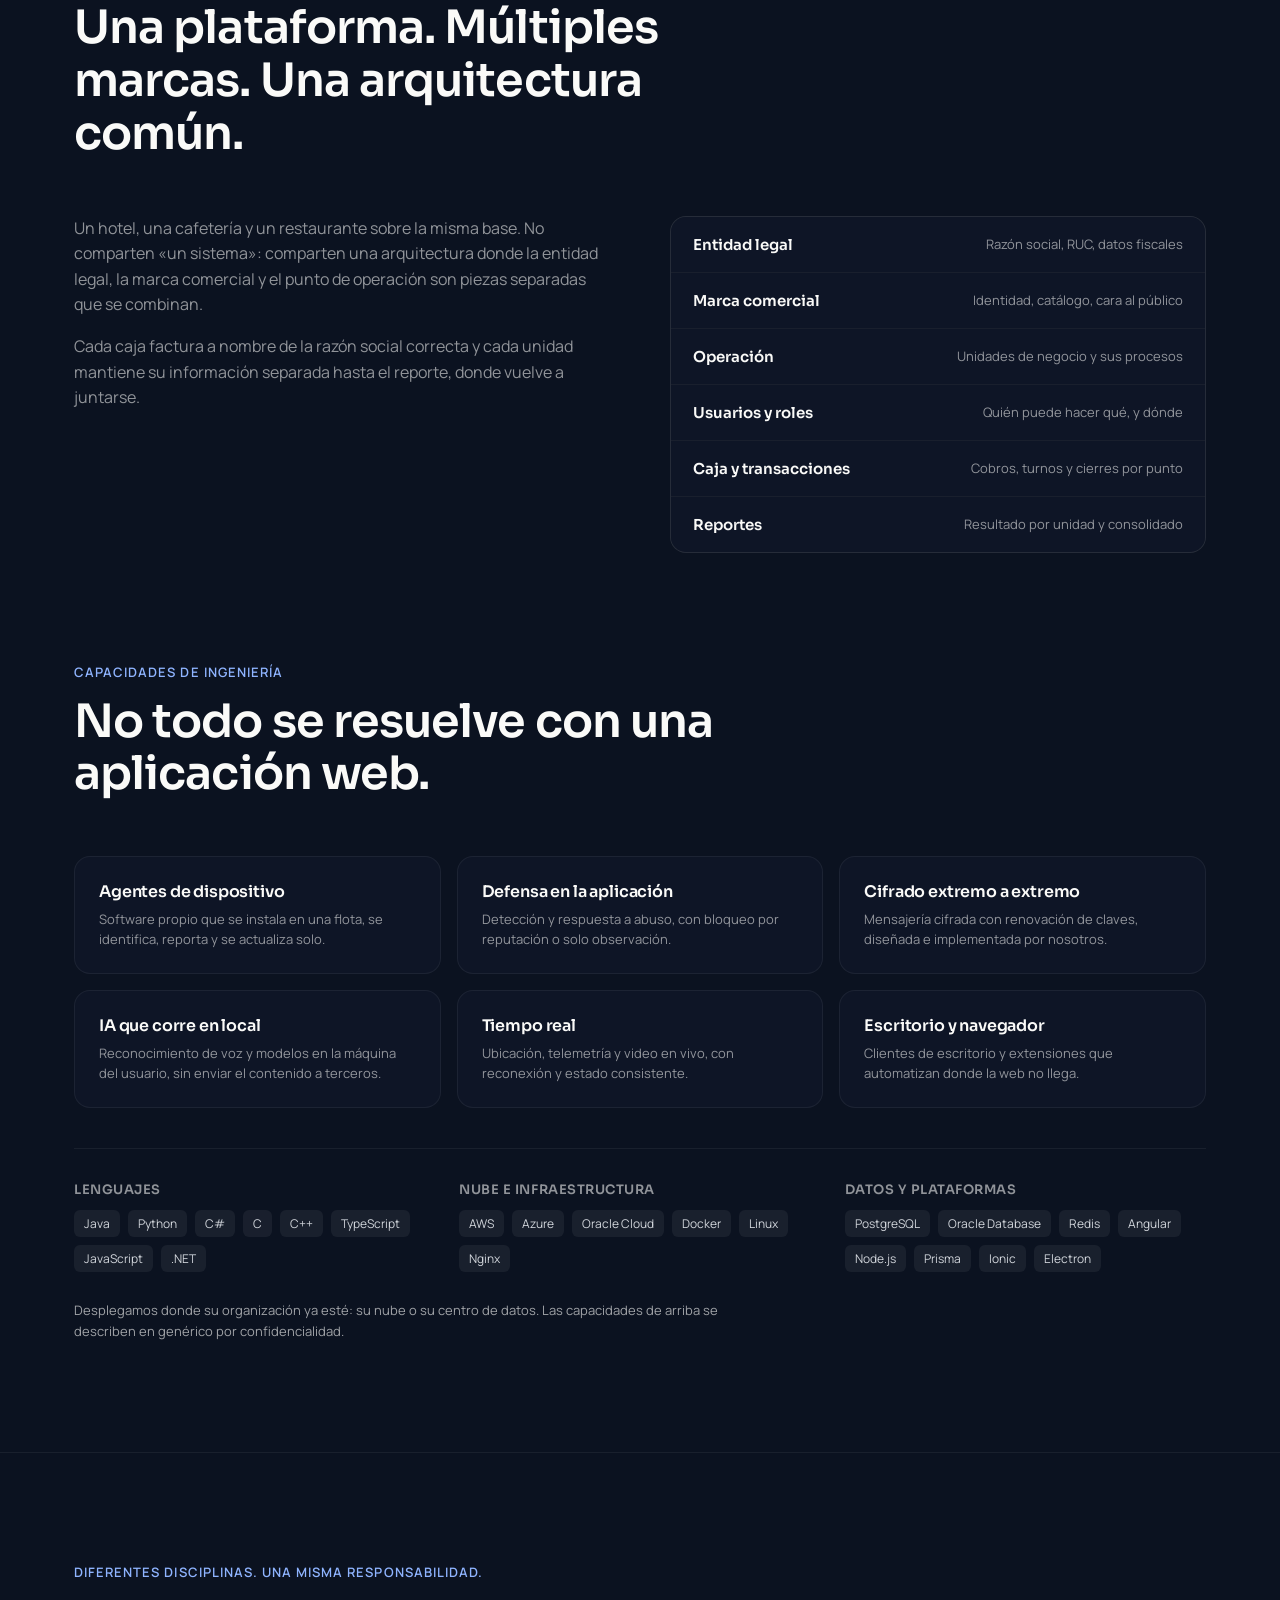
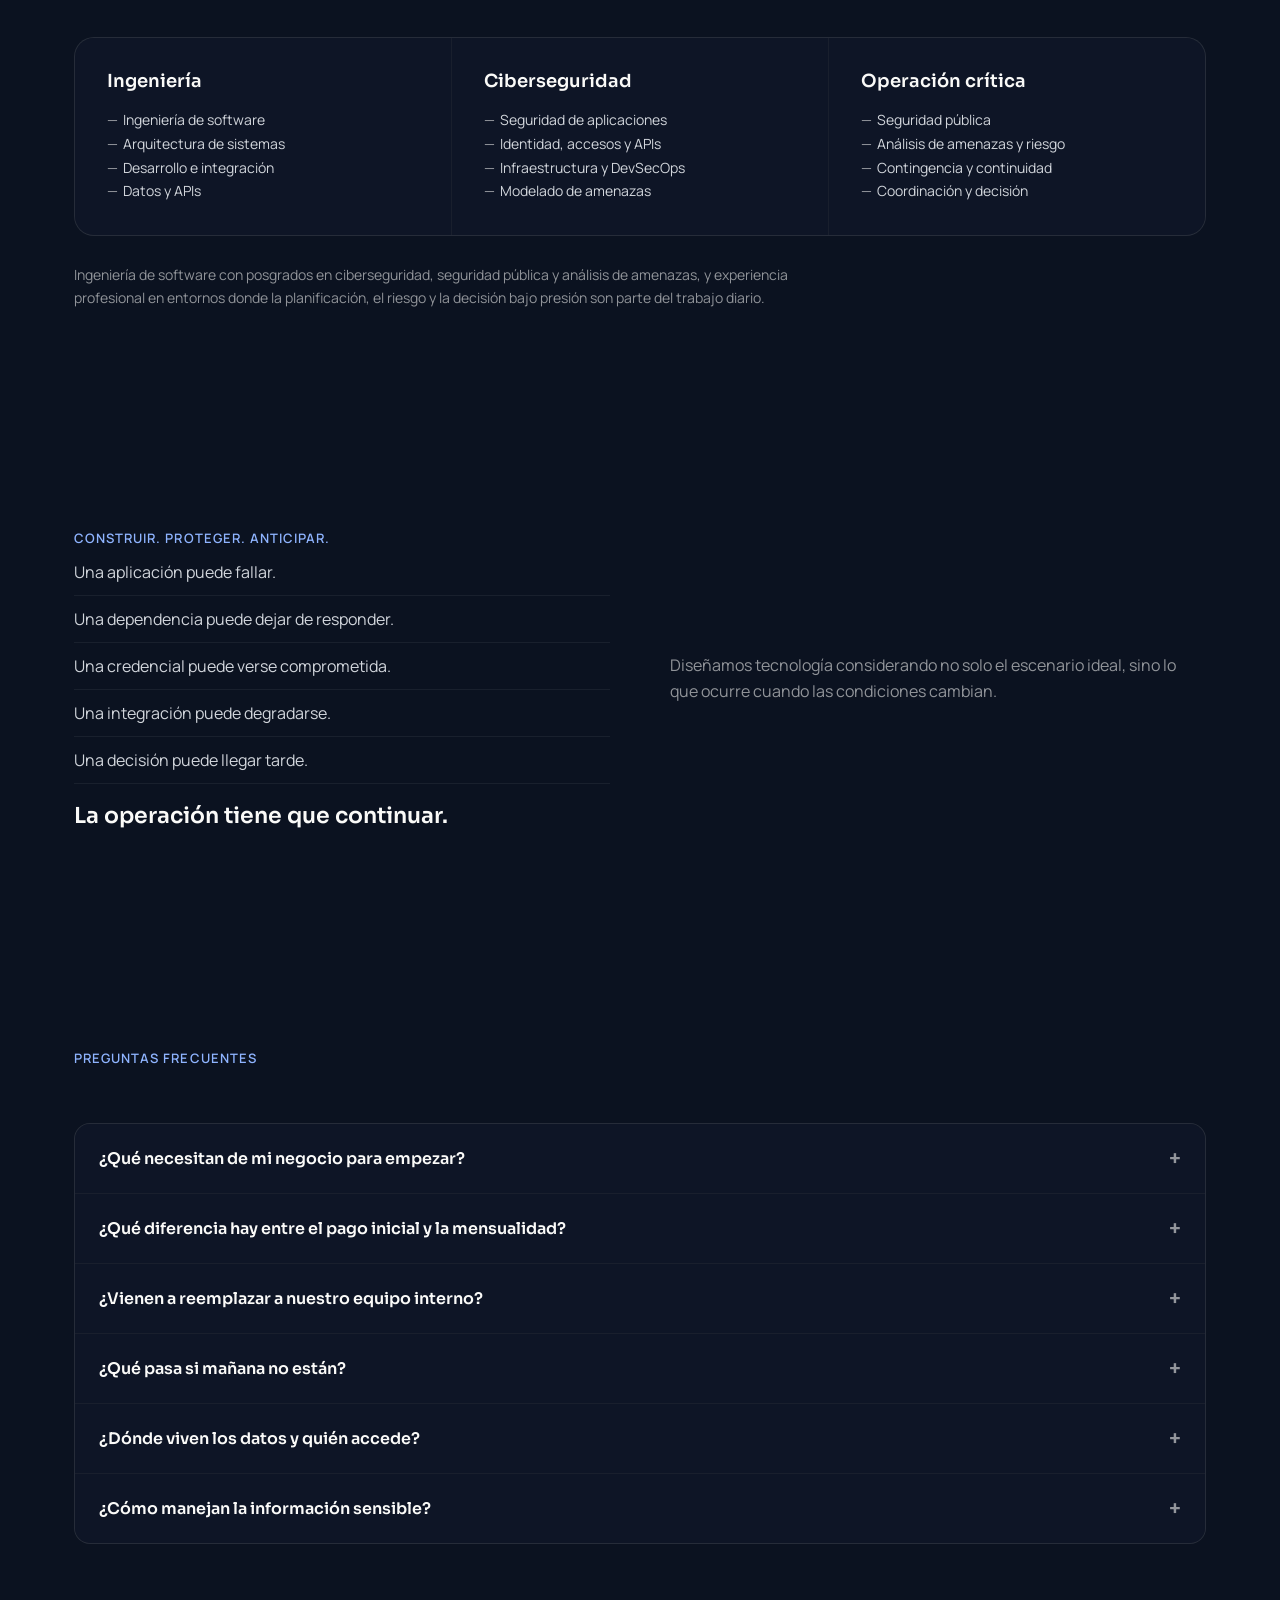
==== commit 8de75d0e: "Equilibrar el tamaño de los logos y destacar la referencia de defensa VibeGo se veía diminuto: su lo" ====
--- a/index.html
+++ b/index.html
@@ -223,16 +223,20 @@
   .clientes-grid{display:grid;grid-template-columns:repeat(auto-fit,minmax(min(196px,100%),1fr));gap:14px;margin-bottom:clamp(26px,4vw,36px);}
   .cliente{background:var(--midnight-2);border:1px solid var(--line-2);border-radius:16px;padding:22px 20px;transition:border-color .25s,transform .25s;}
   .cliente:hover{border-color:var(--cobalto);transform:translateY(-3px);}
-  /* Caja de altura fija: los logos vienen con proporciones muy distintas y sin
-     esto cada tarjeta empezaba el texto a una altura diferente. */
-  .cliente-marca{height:46px;display:flex;align-items:center;justify-content:flex-start;margin-bottom:16px;}
-  .cliente-marca img{max-height:100%;max-width:100%;width:auto;height:auto;object-fit:contain;}
-  .cliente-marca.sin-logo{width:46px;border-radius:12px;background:var(--line-2);justify-content:center;}
-  .cliente-marca.sin-logo svg{width:22px;height:22px;stroke:var(--plata);}
+  /* Caja de altura fija para que el texto de todas las tarjetas arranque a la
+     misma altura. El tope de cada logo va aparte: igualar sólo por altura
+     penaliza a las marcas compactas, que se ven diminutas al lado de las
+     alargadas. Se compensa dando más alto a las primeras. */
+  .cliente-marca{height:62px;display:flex;align-items:center;justify-content:flex-start;margin-bottom:16px;}
+  .cliente-marca img{max-height:46px;max-width:100%;width:auto;height:auto;object-fit:contain;}
+  .cliente-marca.compacto img{max-height:62px;}
+  .cliente-marca.sin-logo{width:52px;border-radius:13px;background:var(--cobalto-soft);justify-content:center;}
+  .cliente-marca.sin-logo svg{width:25px;height:25px;stroke:var(--cobalto-txt);}
   .cliente b{display:block;font-family:'Sora',sans-serif;font-size:16px;font-weight:600;margin-bottom:3px;}
   .cliente span{display:block;font-size:12px;font-weight:600;letter-spacing:.05em;text-transform:uppercase;color:var(--cobalto-txt);margin-bottom:10px;}
   .cliente p{font-size:13px;color:var(--muted);line-height:1.5;}
-  .cliente.confidencial span{color:var(--muted-2);}
+  .cliente.confidencial{border-color:rgba(21,87,255,.32);background:linear-gradient(160deg,rgba(21,87,255,.07),transparent 62%),var(--midnight-2);}
+  .cliente.confidencial span{color:var(--cobalto-txt);}
 
 
   .clientes-cifras{display:grid;grid-template-columns:repeat(auto-fit,minmax(min(150px,100%),1fr));gap:1px;background:var(--line-2);border:1px solid var(--line-2);border-radius:16px;overflow:hidden;}
@@ -567,7 +571,7 @@
     <h2 class="clientes-titulo">Negocios que operan todos los días sobre lo que construimos.</h2>
     <div class="clientes-grid">
       <div class="cliente">
-        <div class="cliente-marca"><img src="/assets/clientes/vibego.png" alt="VibeGo" width="78" height="72" decoding="async"></div>
+        <div class="cliente-marca compacto"><img src="/assets/clientes/vibego.png" alt="VibeGo" width="78" height="72" decoding="async"></div>
         <b>VibeGo</b>
         <span>Eventos y taquilla</span>
         <p>Vende entradas y las valida sin internet.</p>
@@ -595,8 +599,8 @@
           <svg aria-hidden="true" focusable="false" viewBox="0 0 24 24" fill="none" stroke-width="1.8" stroke-linecap="round" stroke-linejoin="round"><path d="M12 3l7 3v6c0 4.5-3 8-7 9-4-1-7-4.5-7-9V6z"/></svg>
         </div>
         <b>Fuerzas Armadas</b>
-        <span>Bajo confidencialidad</span>
-        <p>Operación crítica en web, móvil y escritorio.</p>
+        <span>Sector defensa · Ecuador</span>
+        <p>Operación crítica en web, móvil y escritorio. Se presenta sin identificar la unidad, por confidencialidad.</p>
       </div>
     </div>
     <div class="clientes-cifras">
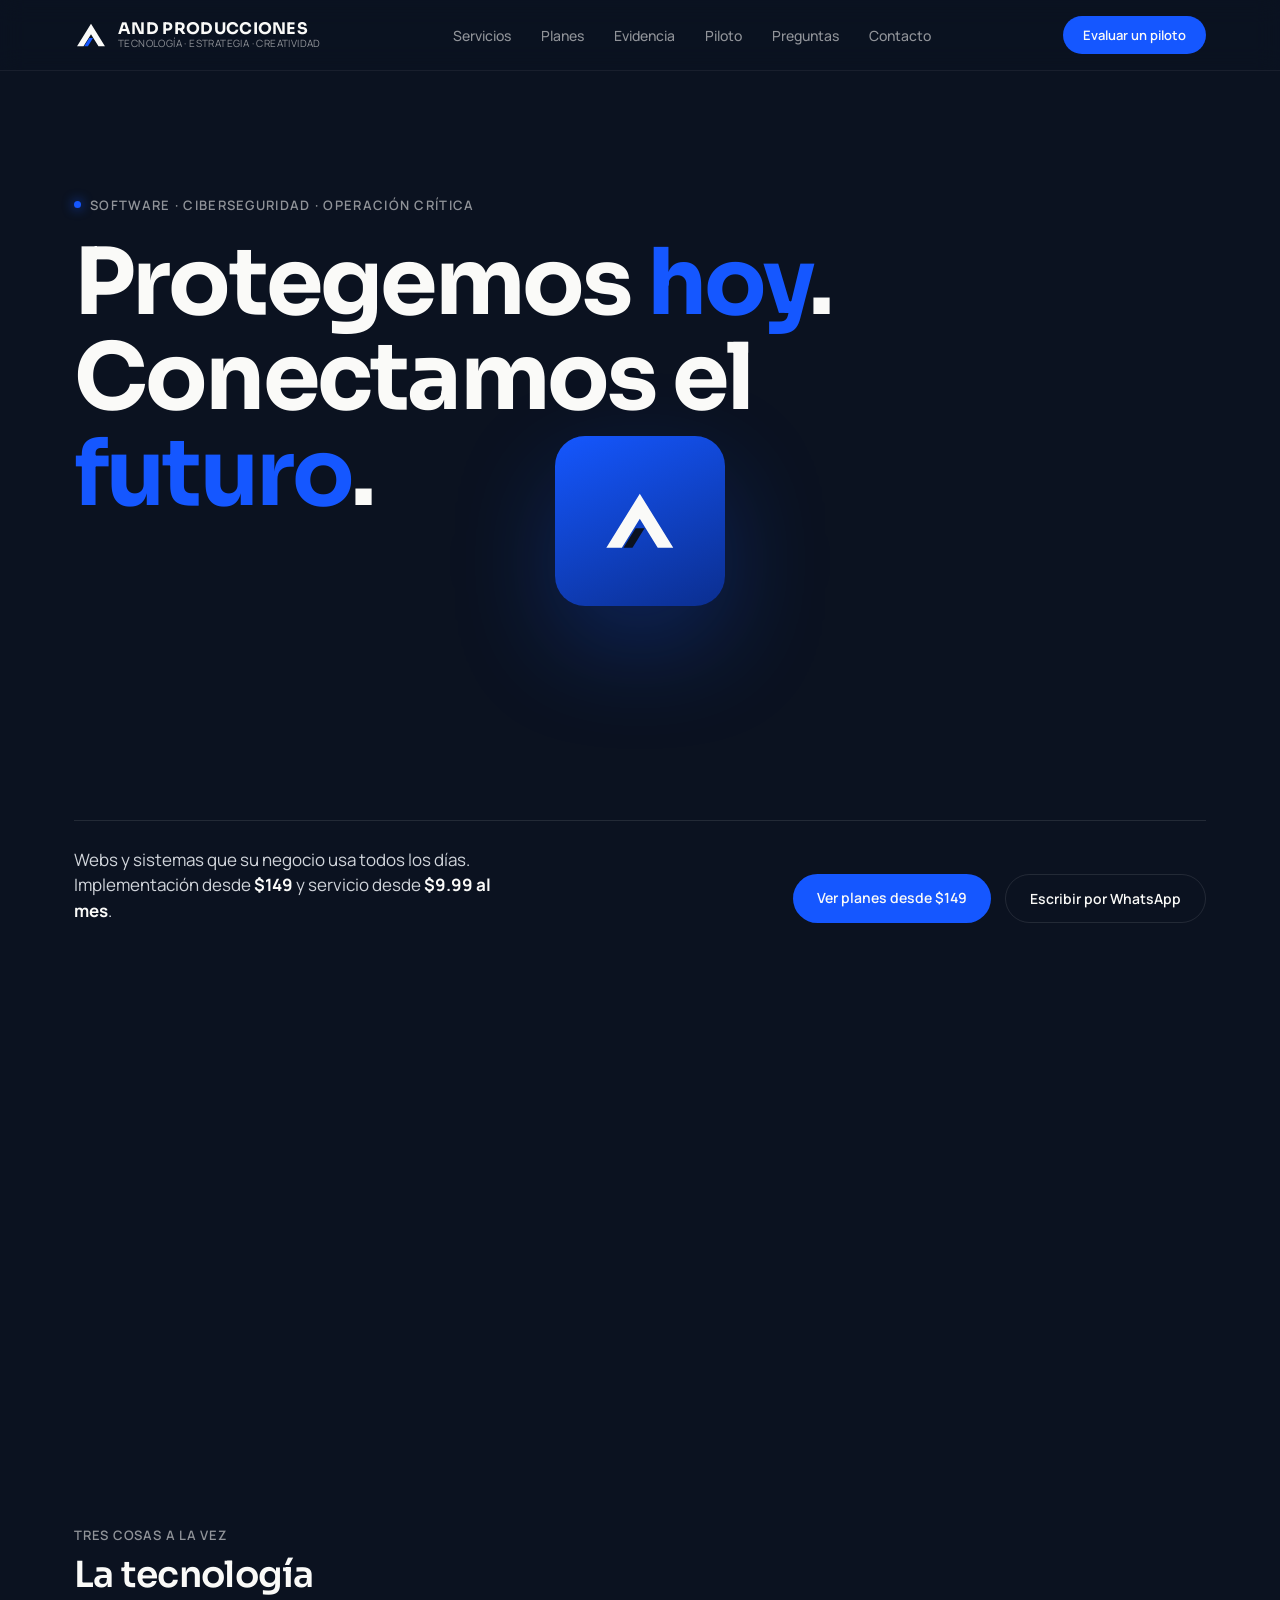
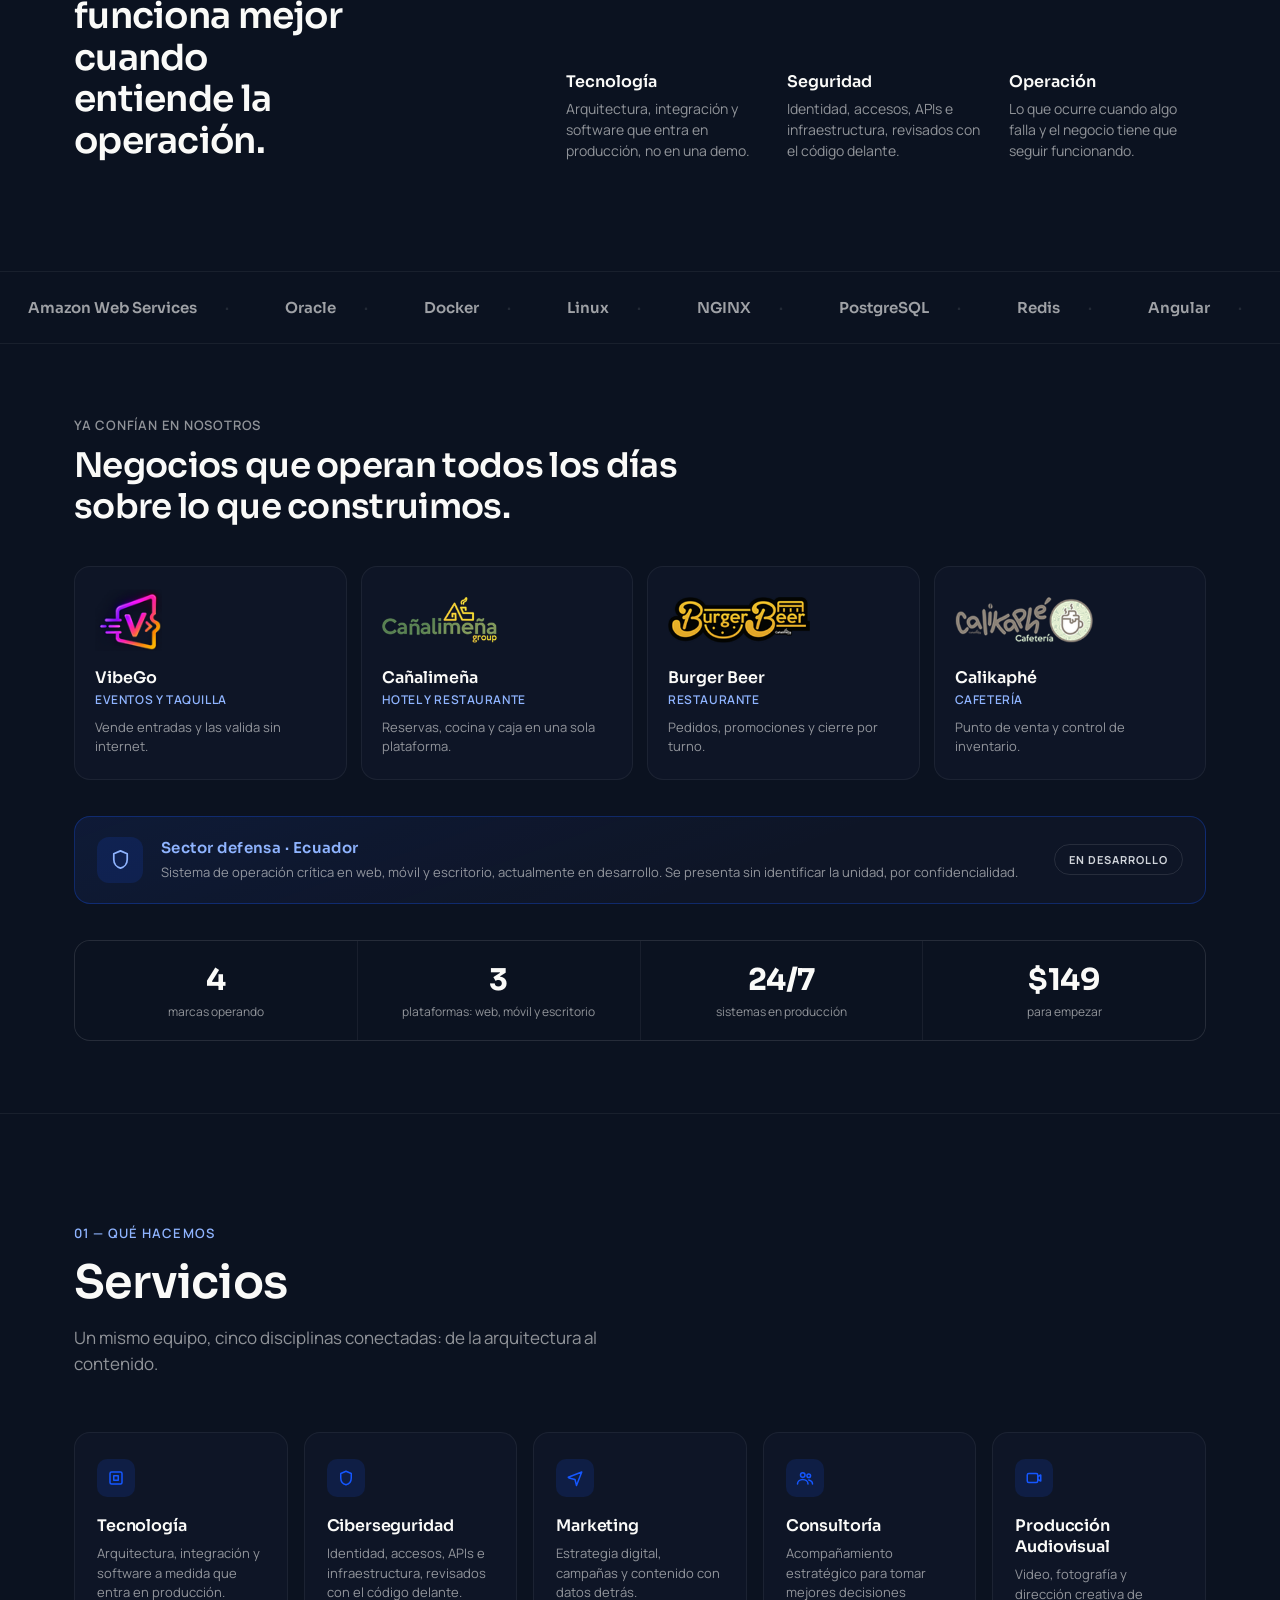
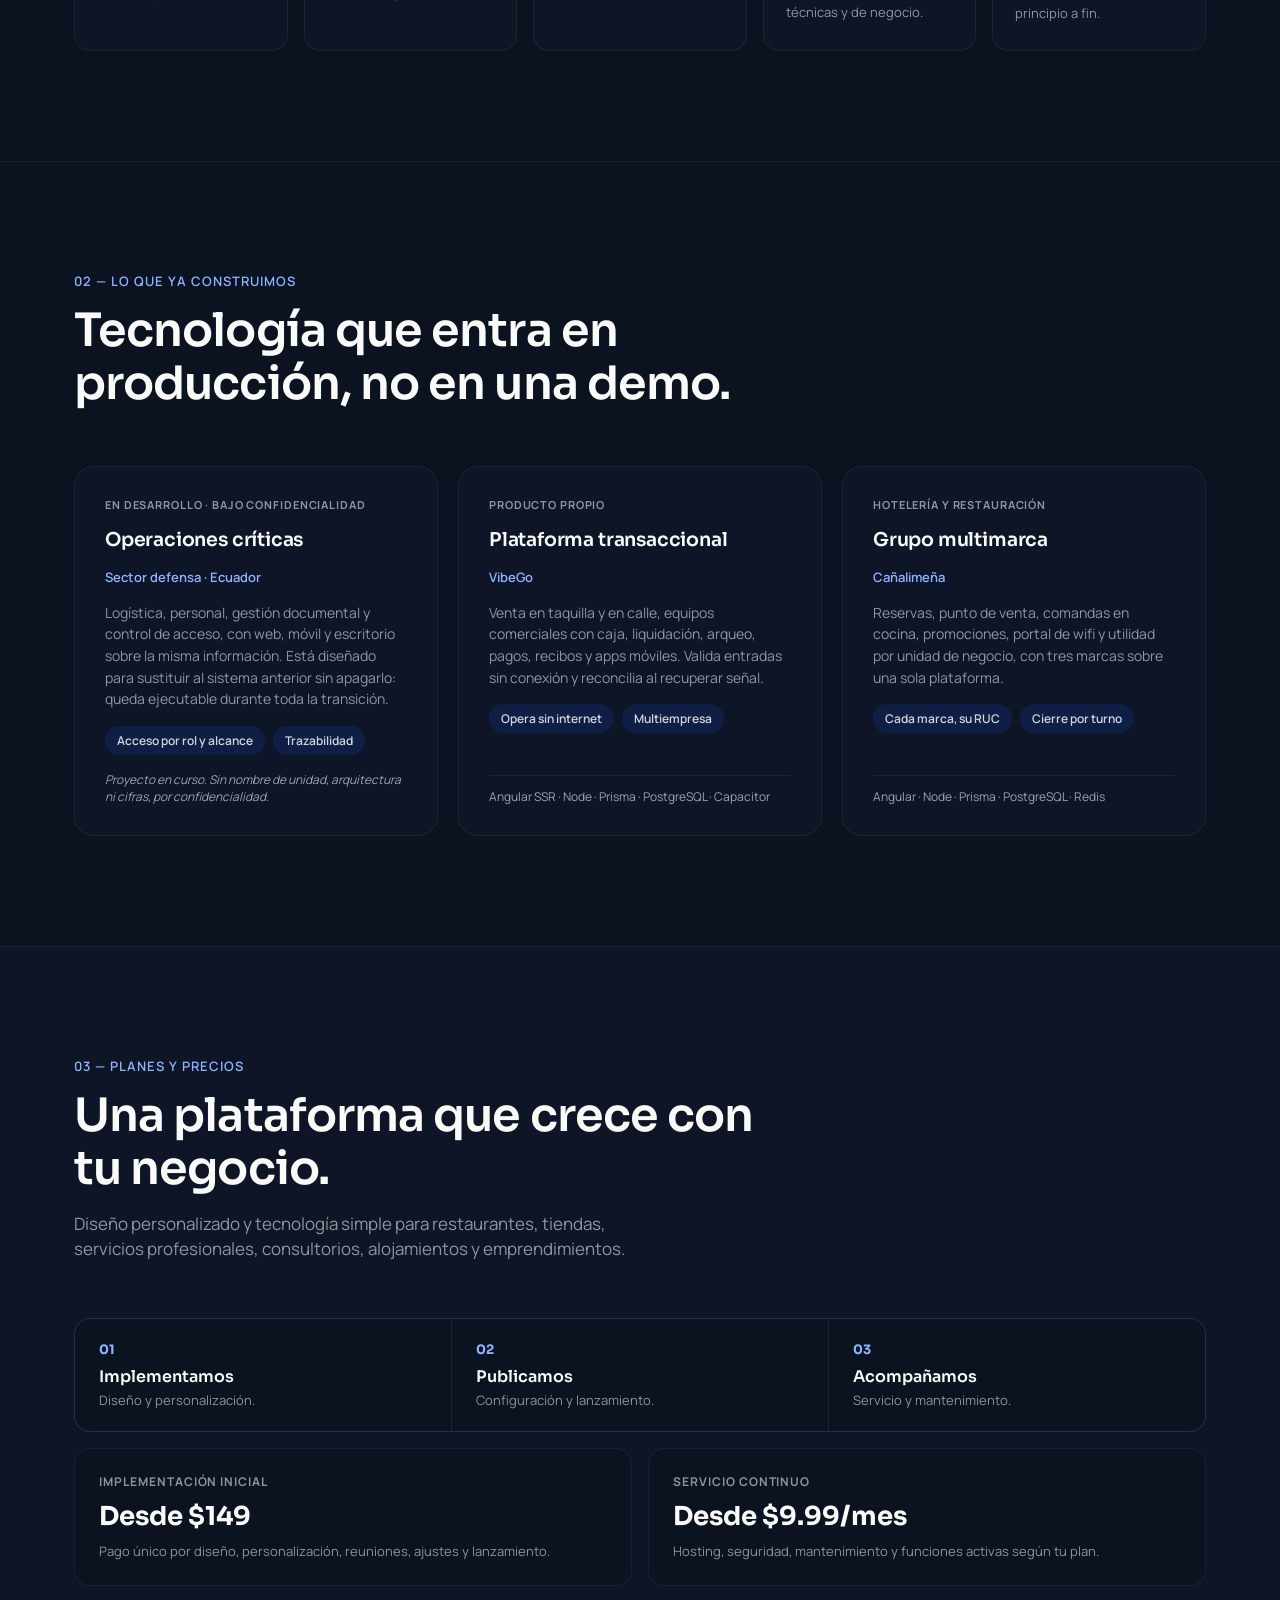
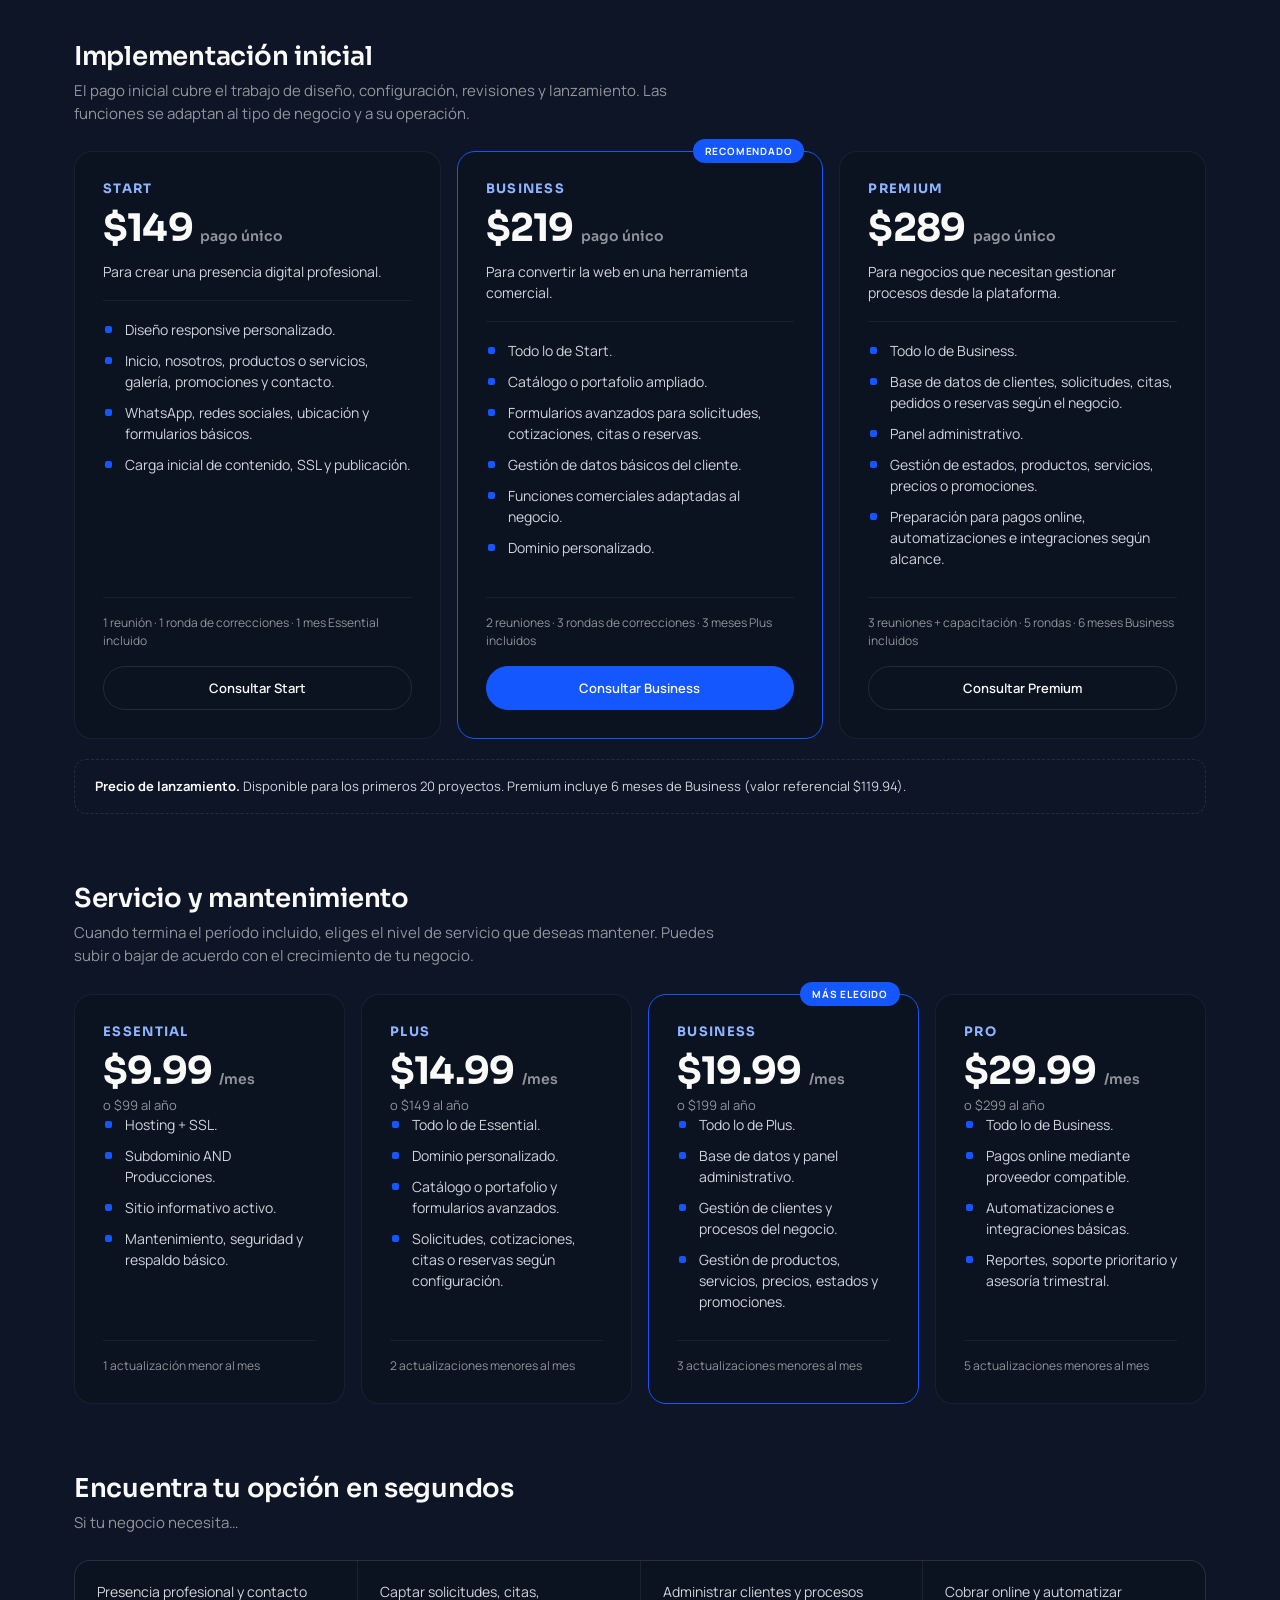
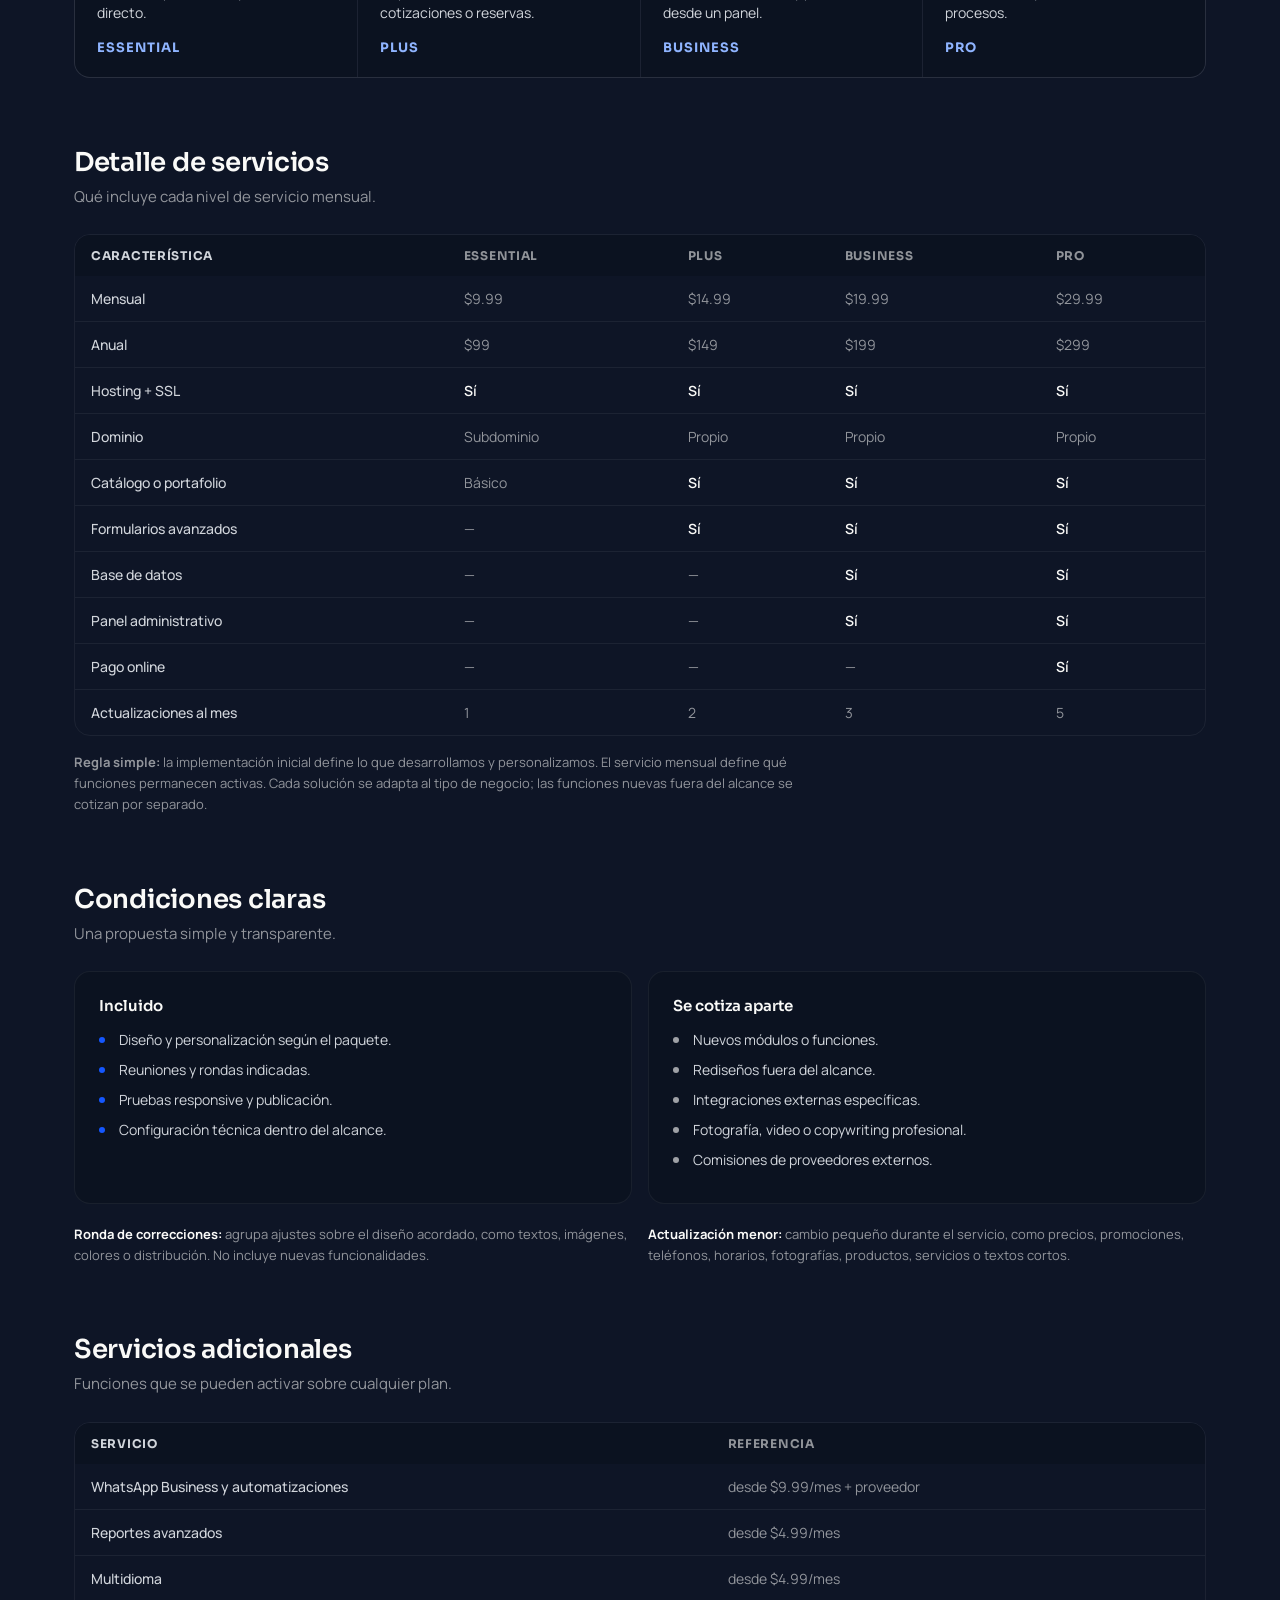
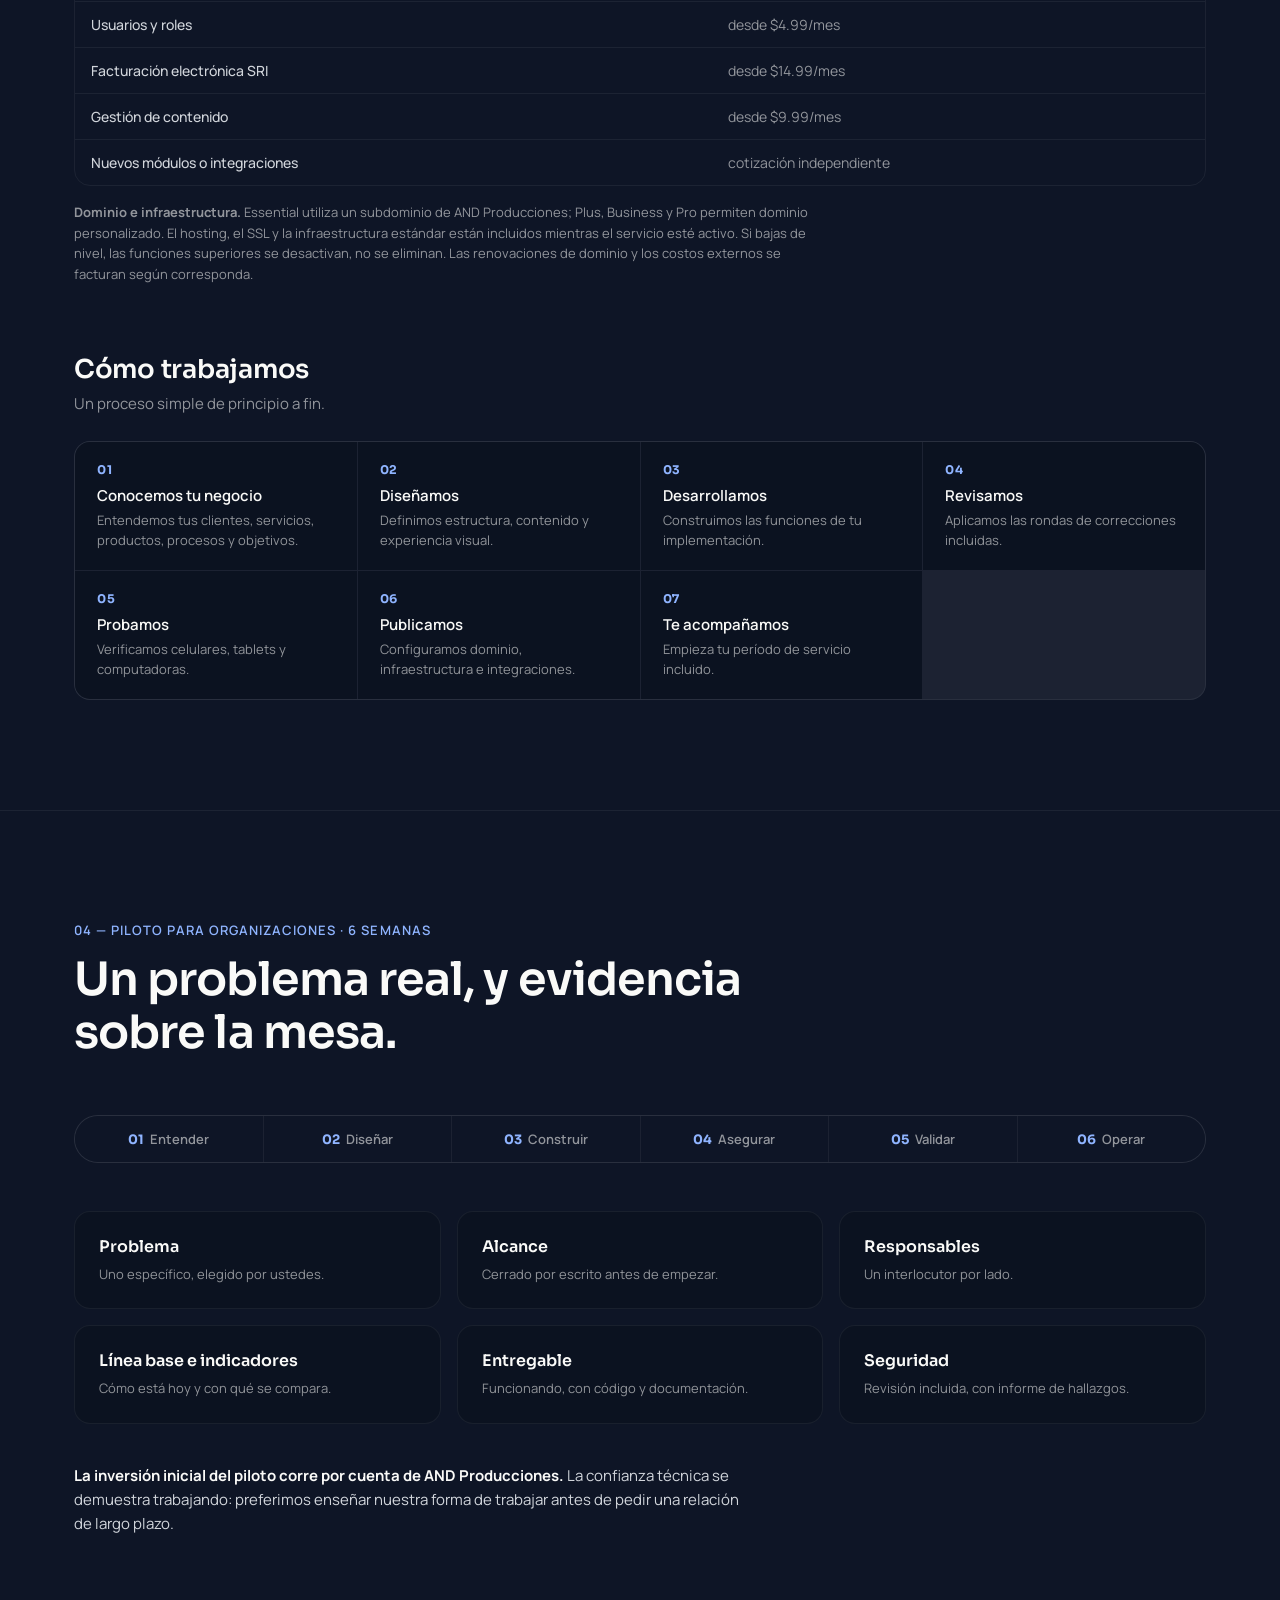
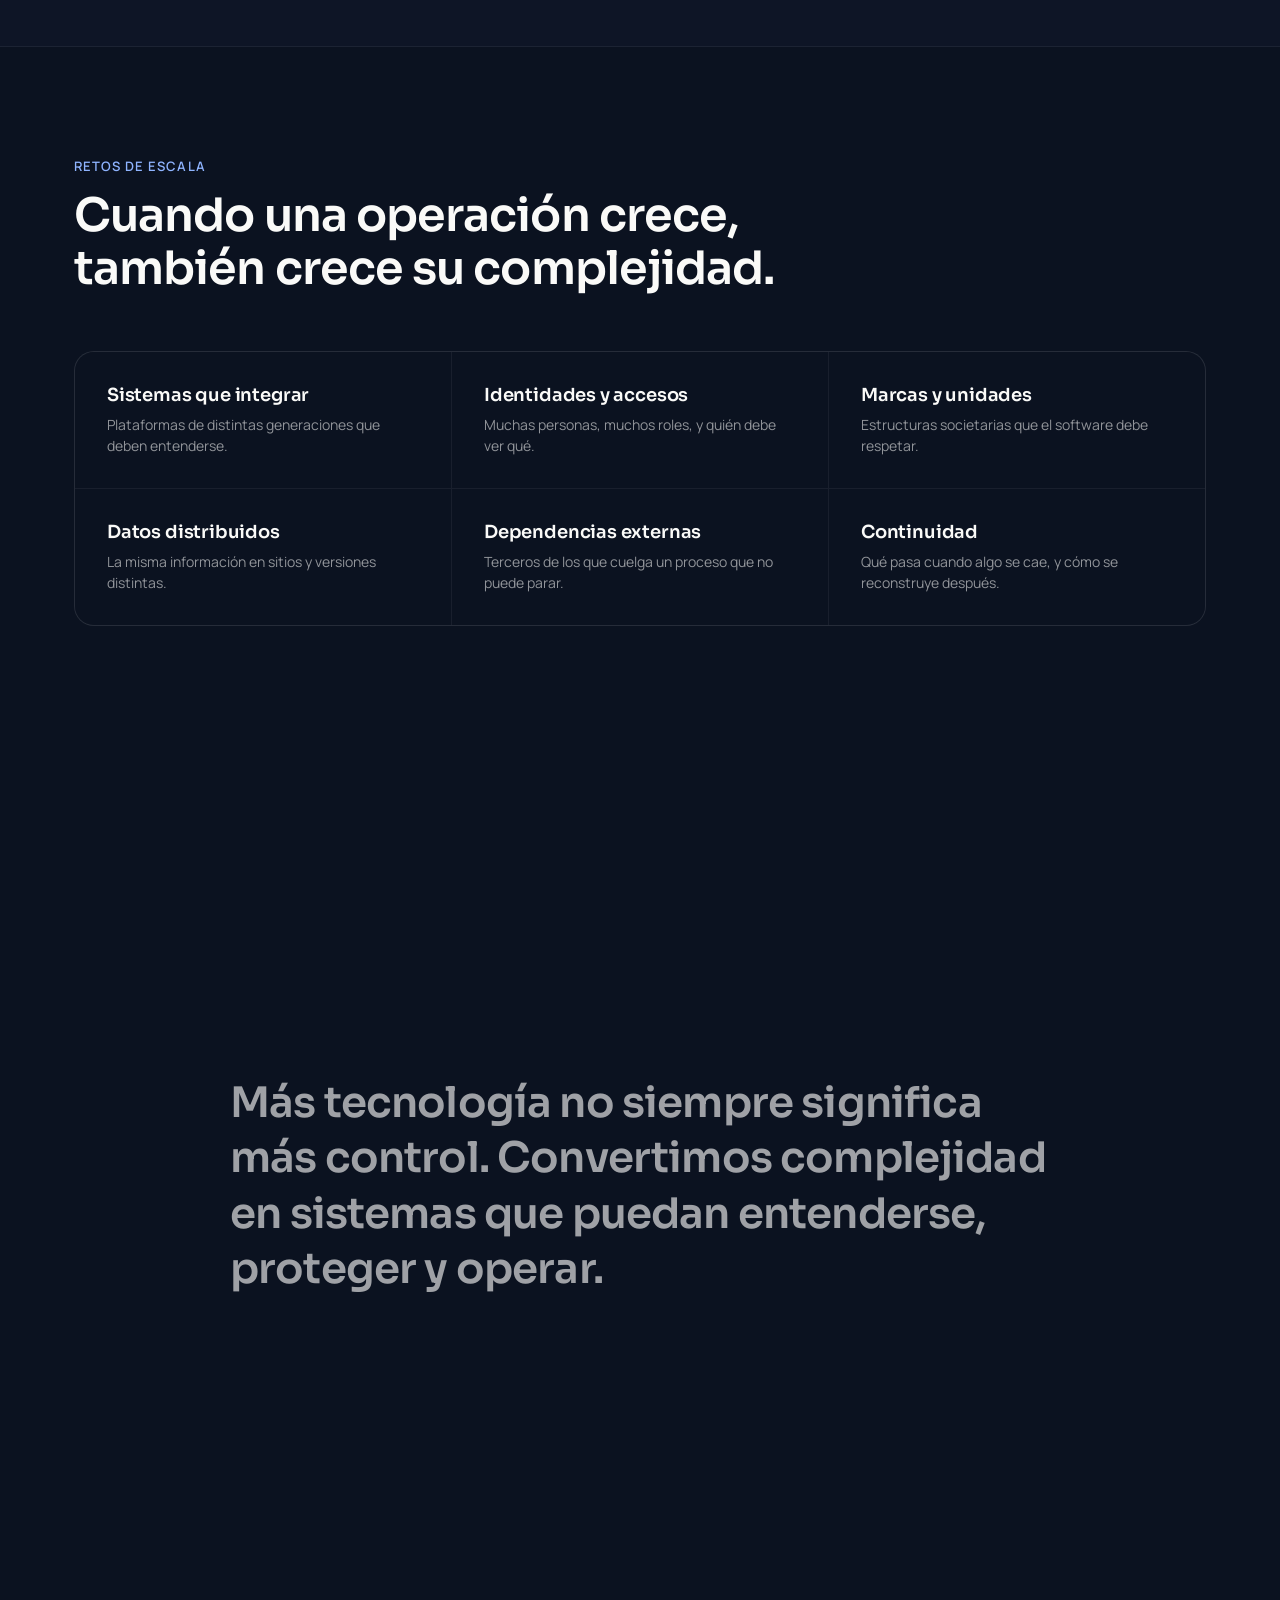
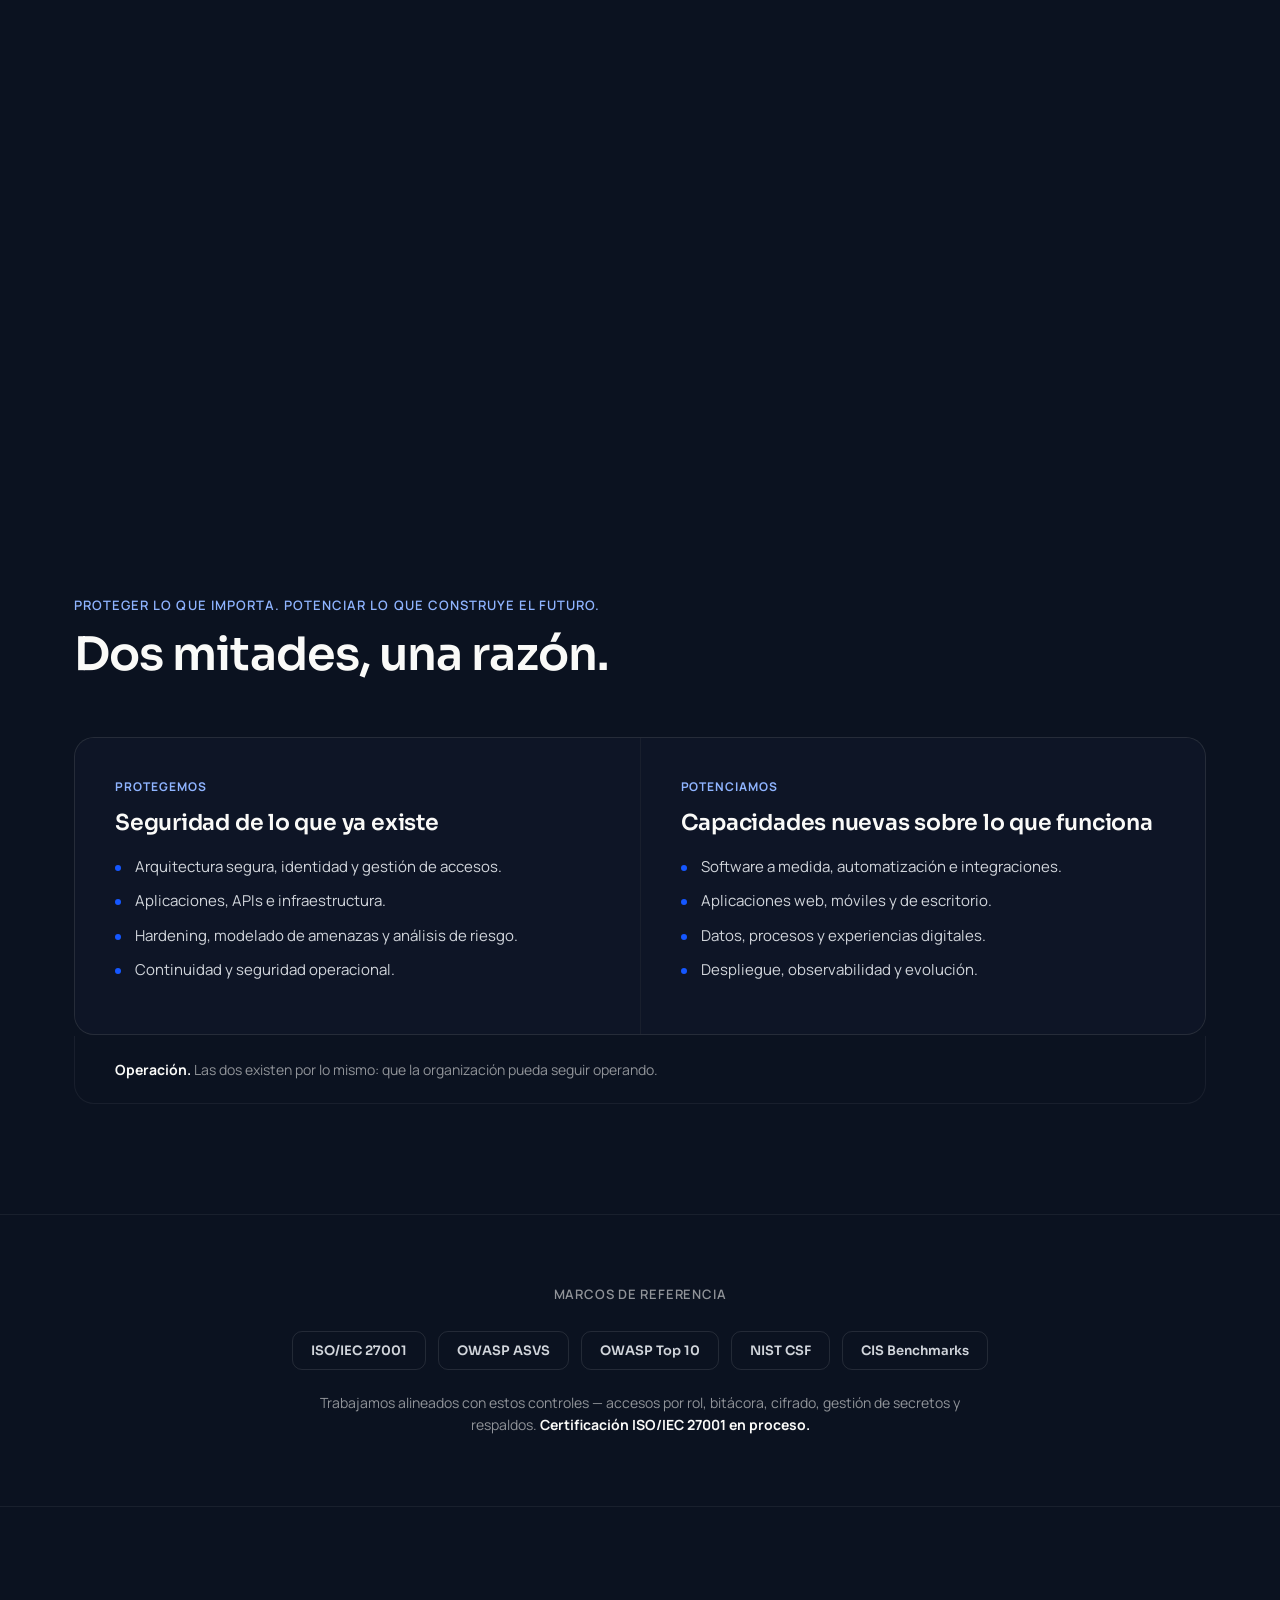
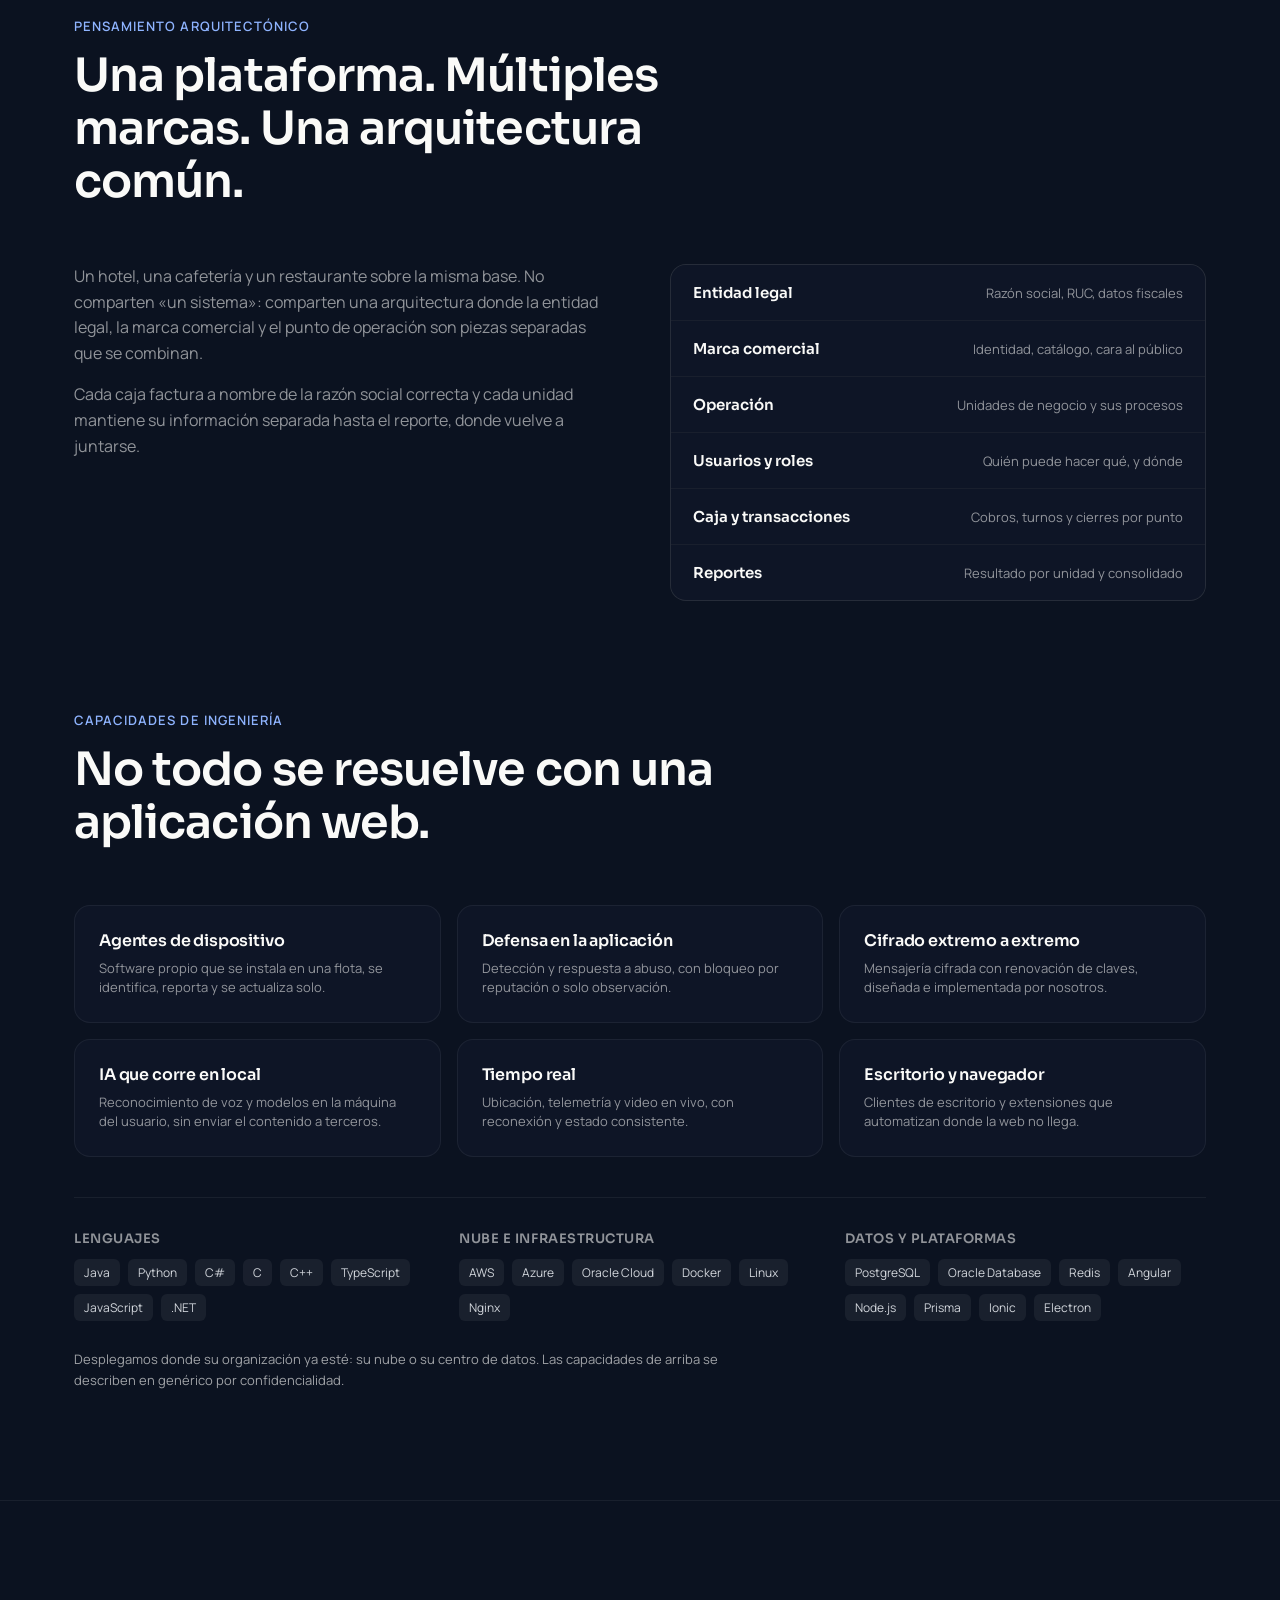
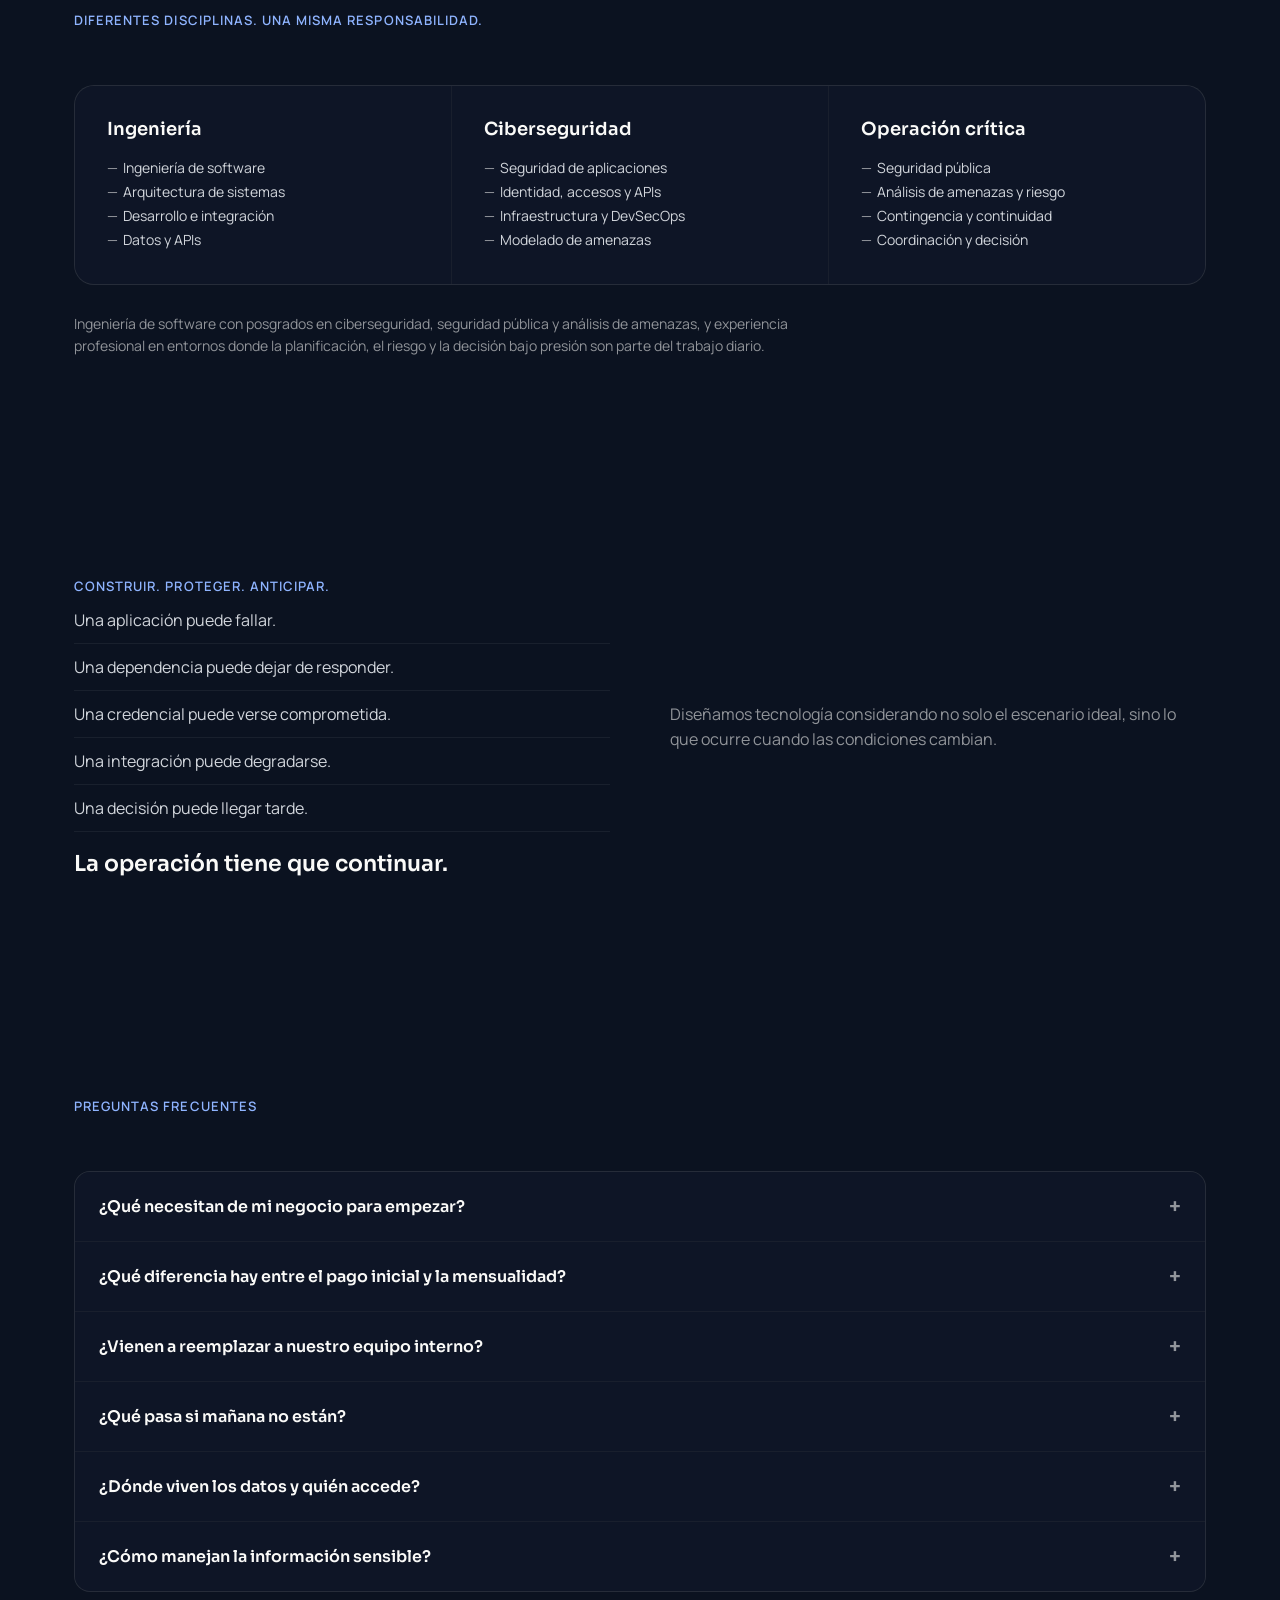
==== commit a6975a70: "Presentar el proyecto de defensa como lo que es: en desarrollo La página lo daba por entregado en cu" ====
--- a/index.html
+++ b/index.html
@@ -239,6 +239,24 @@
   .cliente.confidencial span{color:var(--cobalto-txt);}
 
 
+  /* Franja aparte para lo que todavía no está entregado: mezclarlo con los
+     clientes que ya operan haría que "ya confían en nosotros" dijese algo que
+     no es cierto. */
+  .en-desarrollo{display:flex;align-items:center;gap:18px;flex-wrap:wrap;background:linear-gradient(160deg,rgba(21,87,255,.08),transparent 60%),var(--midnight-2);border:1px solid rgba(21,87,255,.3);border-radius:16px;padding:20px 22px;margin-bottom:clamp(26px,4vw,36px);}
+  .ed-icono{width:46px;height:46px;border-radius:12px;background:var(--cobalto-soft);display:flex;align-items:center;justify-content:center;flex-shrink:0;}
+  .ed-icono svg{width:23px;height:23px;stroke:var(--cobalto-txt);}
+  .ed-texto{flex:1 1 300px;min-width:0;}
+  .ed-texto b{display:block;font-family:'Sora',sans-serif;font-size:15px;font-weight:600;color:var(--cobalto-txt);letter-spacing:.03em;margin-bottom:5px;}
+  .ed-texto p{font-size:13px;color:var(--muted);line-height:1.55;}
+  .ed-estado{flex-shrink:0;font-size:11px;font-weight:700;letter-spacing:.09em;text-transform:uppercase;color:var(--plata);border:1px solid var(--line);border-radius:100px;padding:7px 14px;white-space:nowrap;}
+  @media (max-width:620px){
+    .en-desarrollo{gap:14px;padding:18px;}
+    .ed-icono{width:40px;height:40px;border-radius:11px;}
+    .ed-icono svg{width:20px;height:20px;}
+    .ed-estado{order:-1;margin-left:auto;}
+    .ed-texto{flex:1 1 100%;}
+  }
+
   .clientes-cifras{display:grid;grid-template-columns:repeat(auto-fit,minmax(min(150px,100%),1fr));gap:1px;background:var(--line-2);border:1px solid var(--line-2);border-radius:16px;overflow:hidden;}
   .clientes-cifras div{background:var(--midnight);padding:20px 18px;text-align:center;}
   .clientes-cifras b{display:block;font-family:'Sora',sans-serif;font-size:clamp(24px,3.4vw,30px);font-weight:700;letter-spacing:-0.02em;margin-bottom:5px;}
@@ -594,14 +612,17 @@
         <span>Cafetería</span>
         <p>Punto de venta y control de inventario.</p>
       </div>
-      <div class="cliente confidencial">
-        <div class="cliente-marca sin-logo">
-          <svg aria-hidden="true" focusable="false" viewBox="0 0 24 24" fill="none" stroke-width="1.8" stroke-linecap="round" stroke-linejoin="round"><path d="M12 3l7 3v6c0 4.5-3 8-7 9-4-1-7-4.5-7-9V6z"/></svg>
-        </div>
-        <b>Fuerzas Armadas</b>
-        <span>Sector defensa · Ecuador</span>
-        <p>Operación crítica en web, móvil y escritorio. Se presenta sin identificar la unidad, por confidencialidad.</p>
-      </div>
+    </div>
+
+    <div class="en-desarrollo">
+      <div class="ed-icono">
+        <svg aria-hidden="true" focusable="false" viewBox="0 0 24 24" fill="none" stroke-width="1.8" stroke-linecap="round" stroke-linejoin="round"><path d="M12 3l7 3v6c0 4.5-3 8-7 9-4-1-7-4.5-7-9V6z"/></svg>
+      </div>
+      <div class="ed-texto">
+        <b>Sector defensa · Ecuador</b>
+        <p>Sistema de operación crítica en web, móvil y escritorio, actualmente en desarrollo. Se presenta sin identificar la unidad, por confidencialidad.</p>
+      </div>
+      <span class="ed-estado">En desarrollo</span>
     </div>
     <div class="clientes-cifras">
       <div><b>4</b><span>marcas operando</span></div>
@@ -653,16 +674,16 @@
   <div class="container">
     <div class="section-head reveal">
       <div class="section-num">02 — Lo que ya construimos</div>
-      <h2>Tecnología operando en entornos reales.</h2>
+      <h2>Tecnología que entra en producción, no en una demo.</h2>
     </div>
     <div class="case-grid reveal">
       <div class="case-card">
-        <div class="case-tag">Bajo confidencialidad</div>
+        <div class="case-tag">En desarrollo · bajo confidencialidad</div>
         <h3>Operaciones críticas</h3>
-        <div class="case-org">Fuerzas Armadas del Ecuador</div>
-        <p>Logística, personal, gestión documental y control de acceso, con web, móvil y escritorio sobre la misma información. Reemplazó al sistema anterior sin apagarlo: quedó ejecutable durante toda la transición.</p>
+        <div class="case-org">Sector defensa · Ecuador</div>
+        <p>Logística, personal, gestión documental y control de acceso, con web, móvil y escritorio sobre la misma información. Está diseñado para sustituir al sistema anterior sin apagarlo: queda ejecutable durante toda la transición.</p>
         <div class="case-chips"><span class="chip">Acceso por rol y alcance</span><span class="chip">Trazabilidad</span></div>
-        <div class="case-note">Sin nombre de unidad, arquitectura ni cifras, por confidencialidad.</div>
+        <div class="case-note">Proyecto en curso. Sin nombre de unidad, arquitectura ni cifras, por confidencialidad.</div>
       </div>
       <div class="case-card">
         <div class="case-tag">Producto propio</div>
@@ -1134,7 +1155,7 @@
       </details>
       <details>
         <summary>¿Cómo manejan la información sensible?</summary>
-        <div class="faq-a">Con acuerdo de confidencialidad, acceso mínimo y trazabilidad. Nuestro trabajo con las Fuerzas Armadas se presenta sin nombre de unidad ni datos operacionales, y así seguirá.</div>
+        <div class="faq-a">Con acuerdo de confidencialidad, acceso mínimo y trazabilidad. Nuestro trabajo en el sector defensa se presenta sin nombre de unidad ni datos operacionales, y así seguirá.</div>
       </details>
     </div>
   </div>
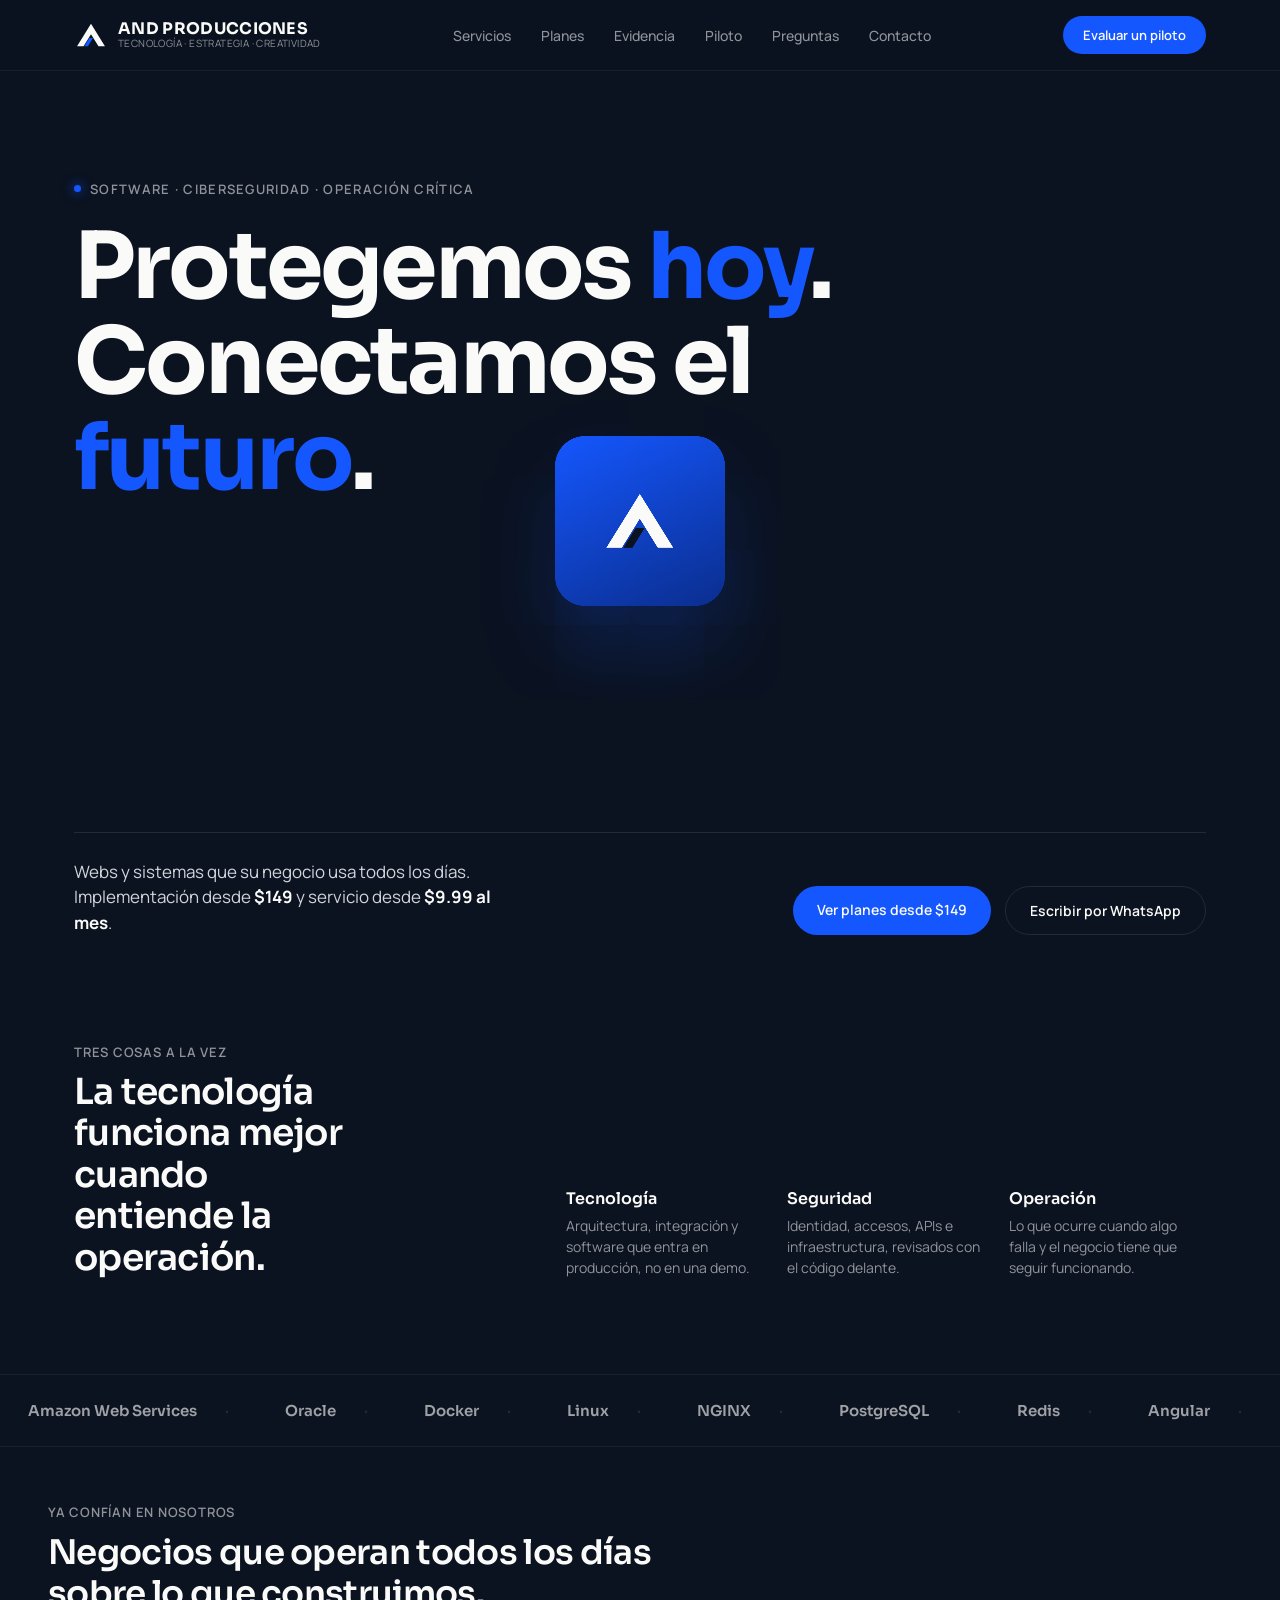
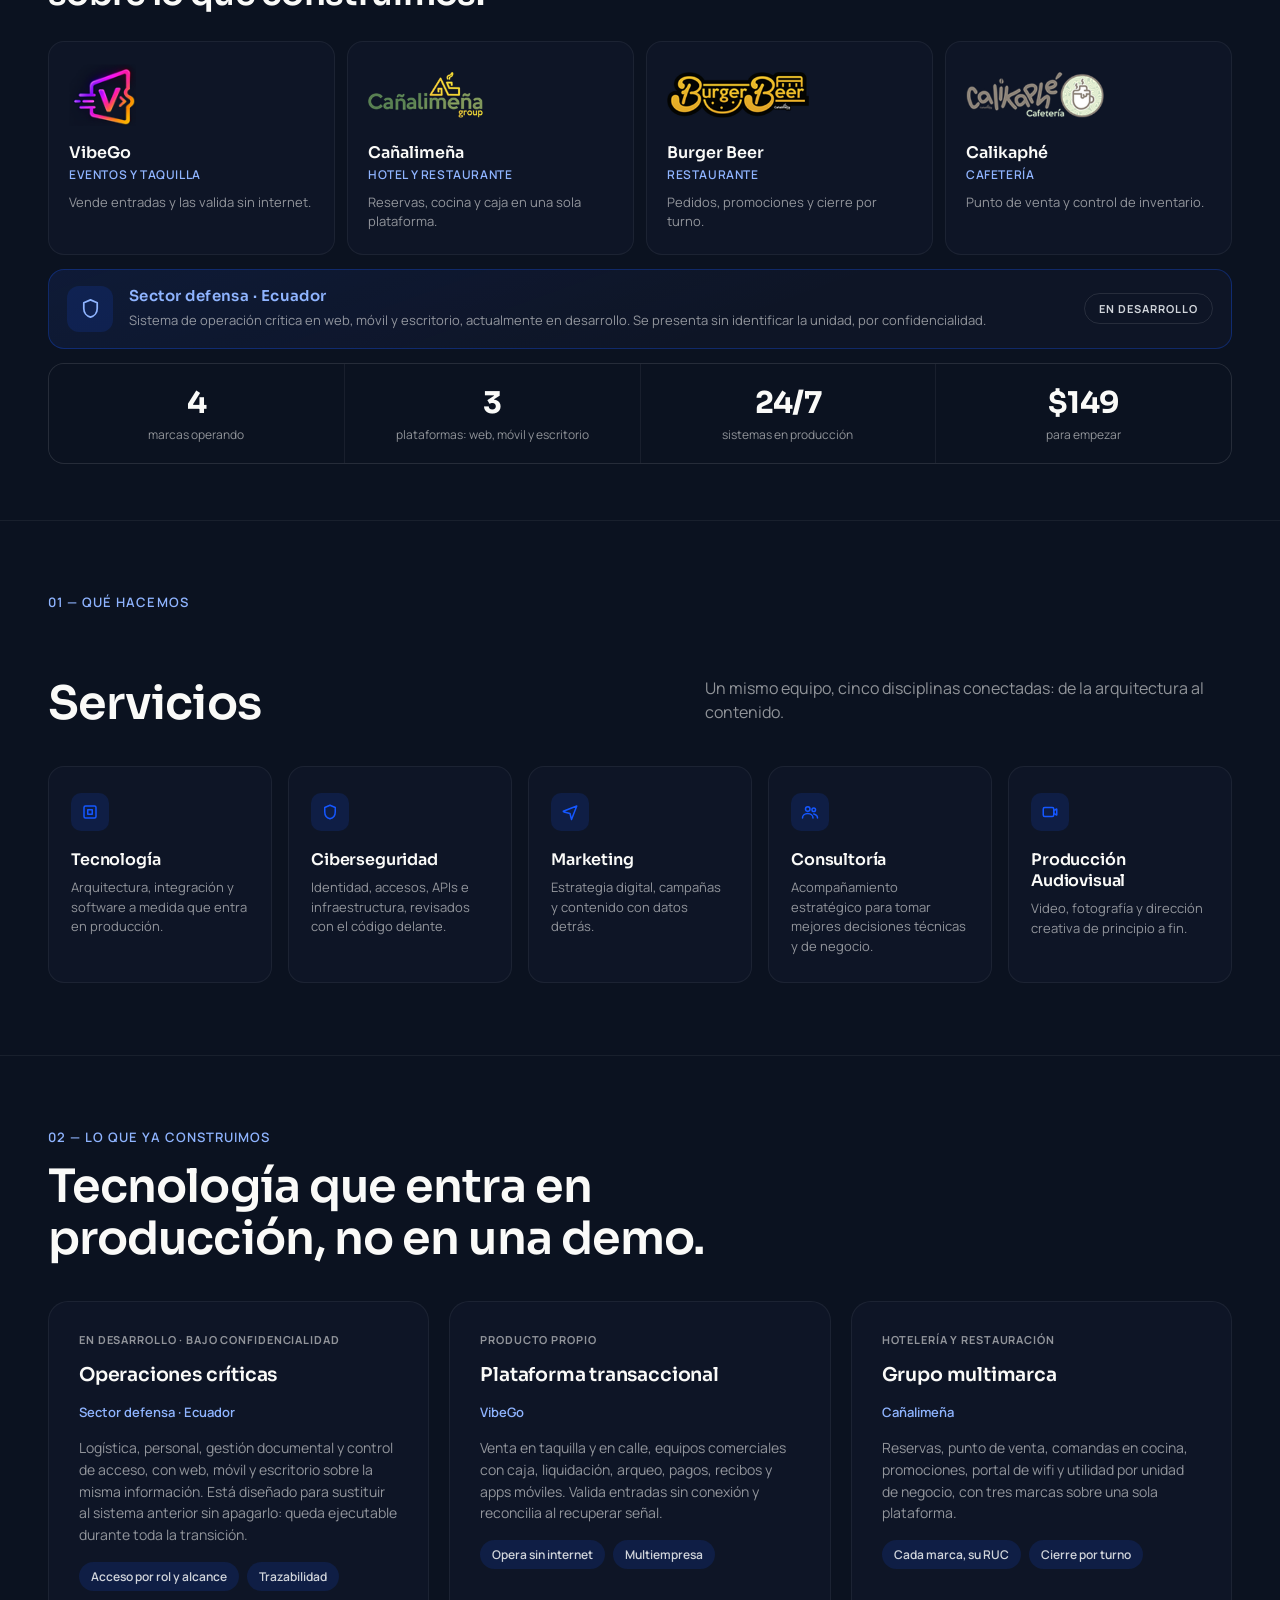
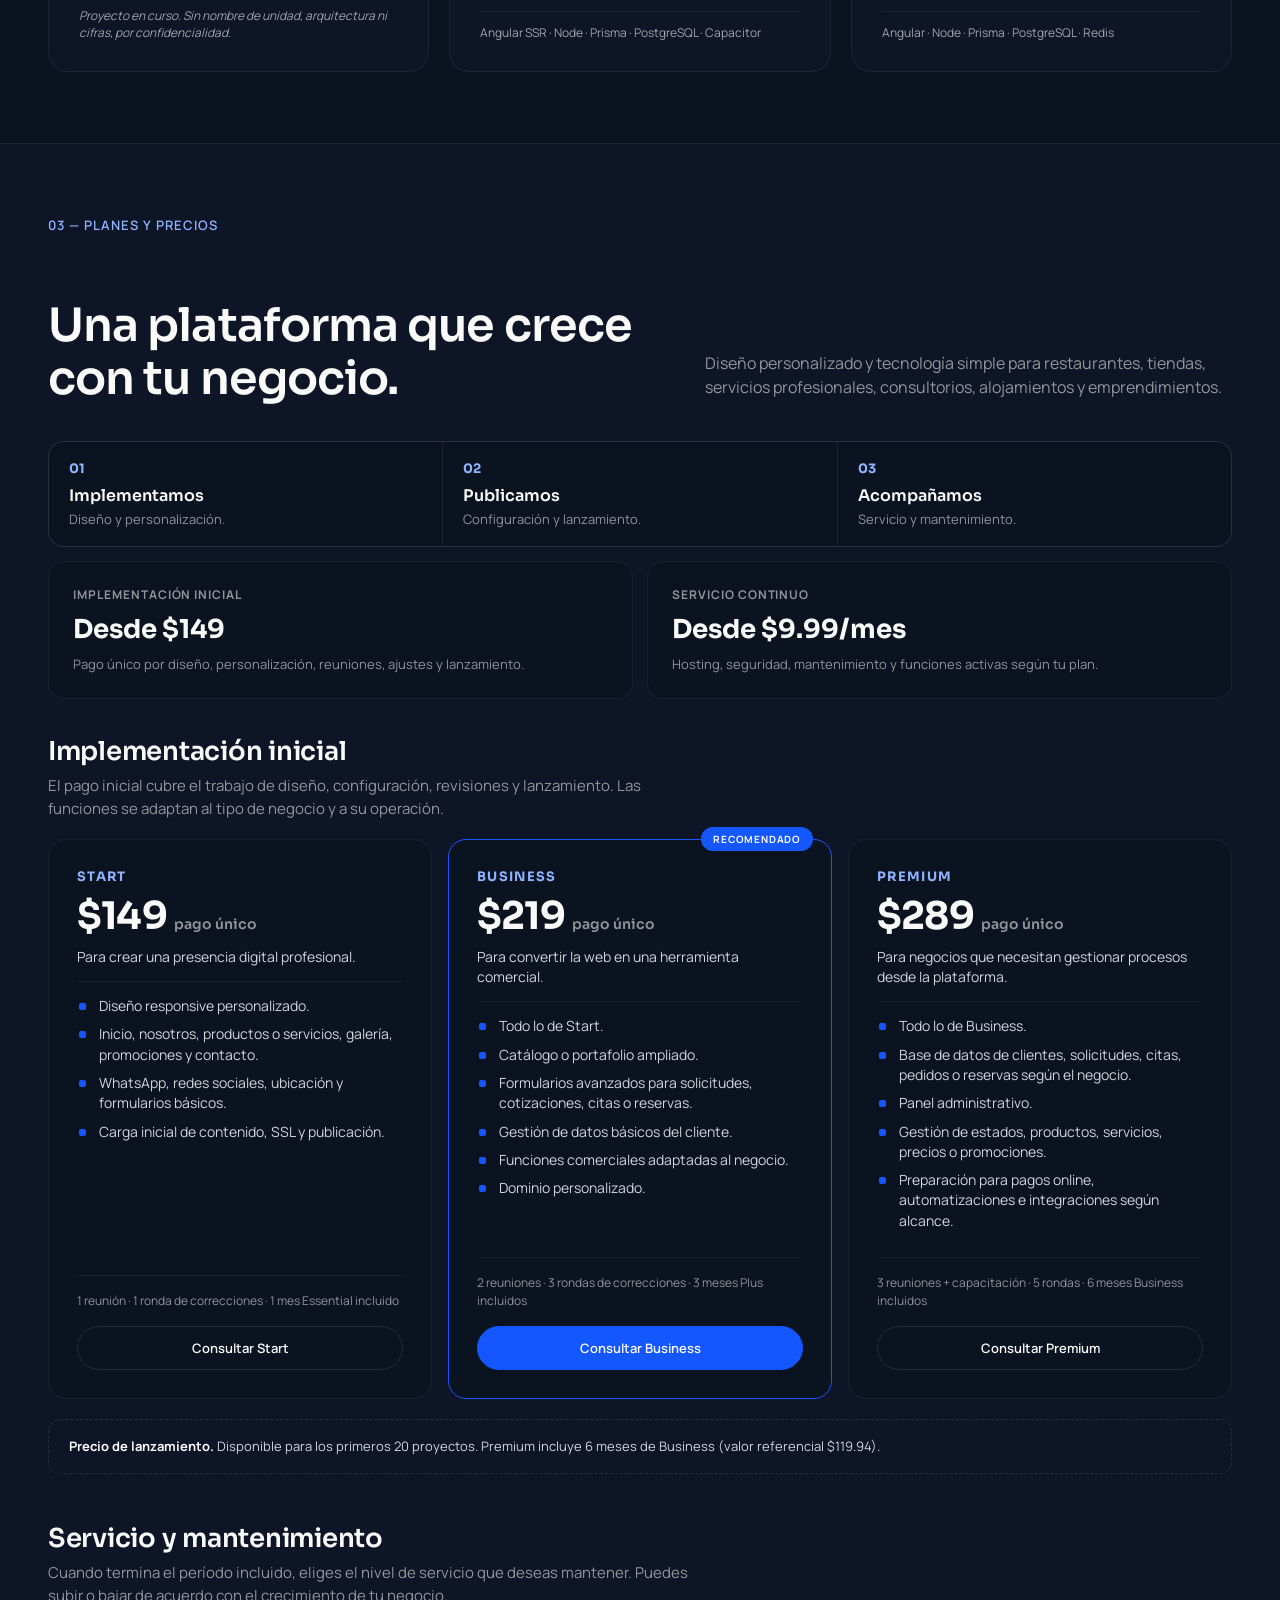
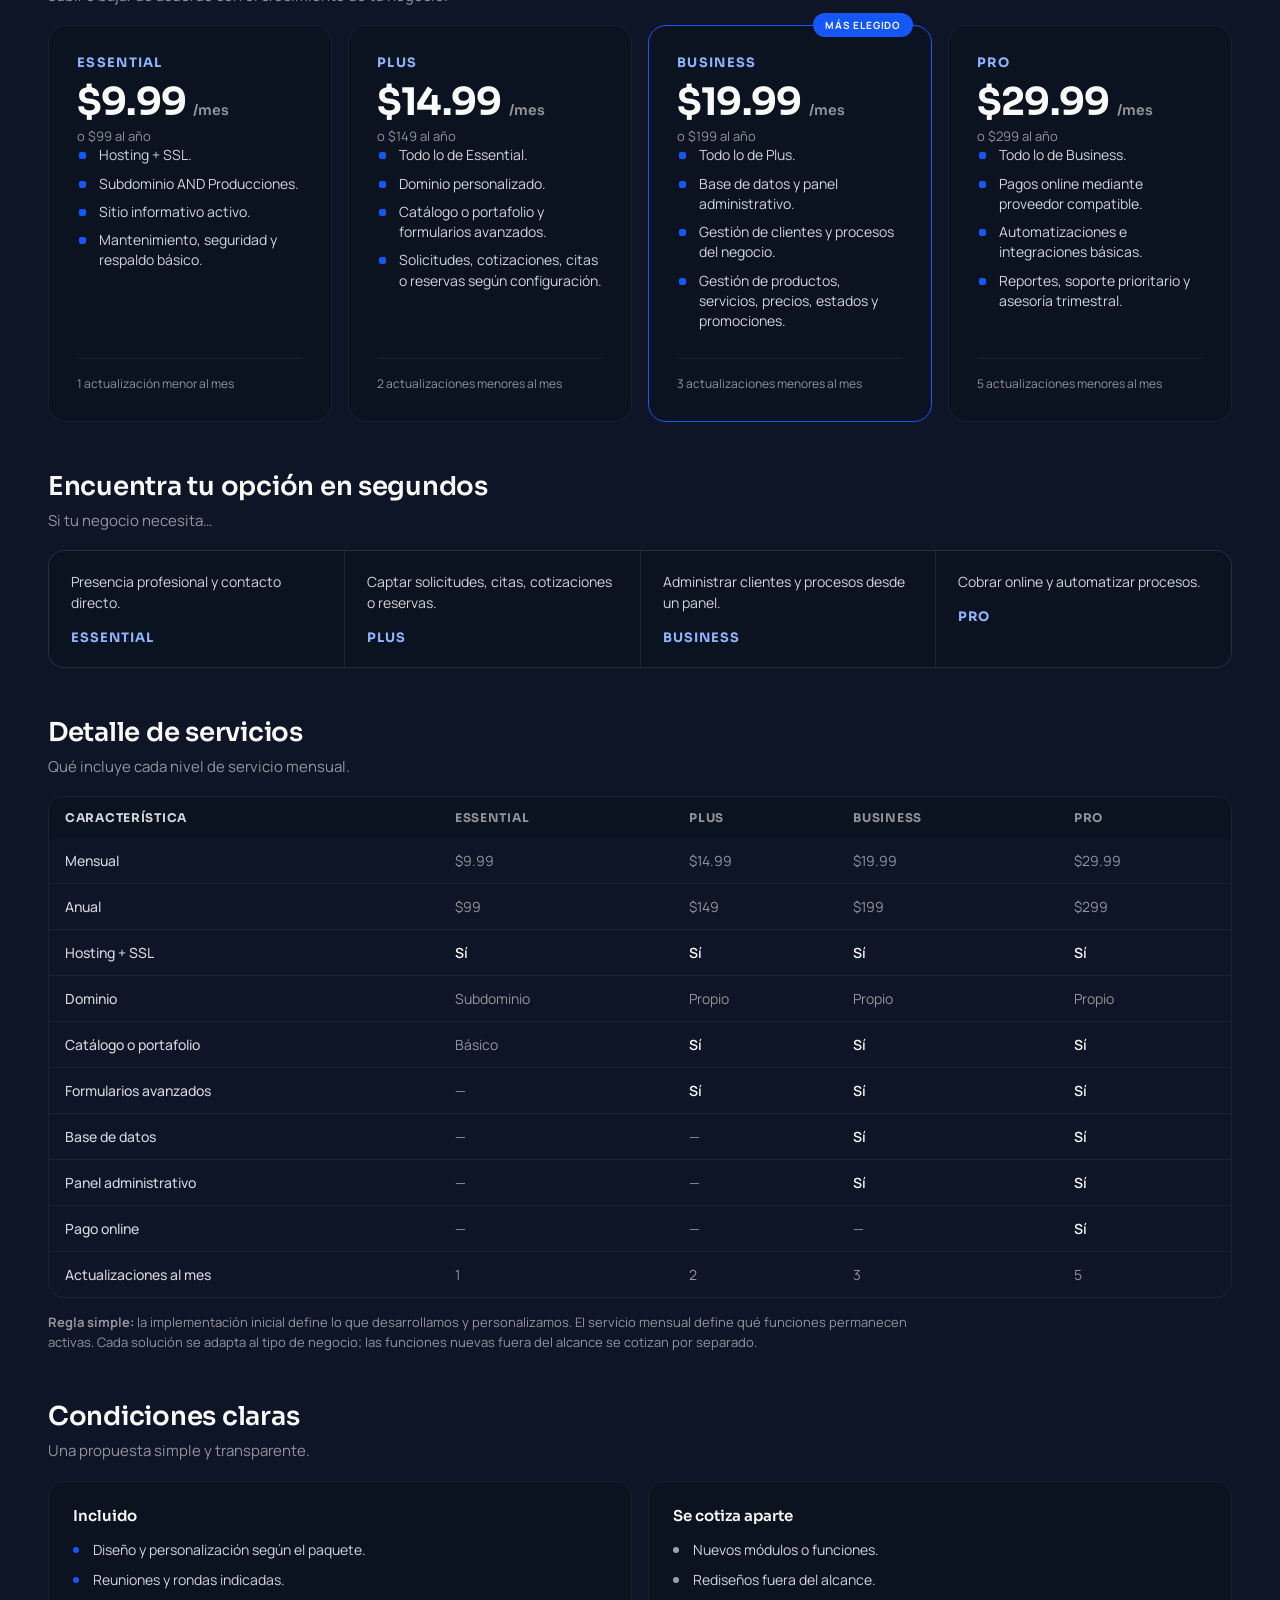
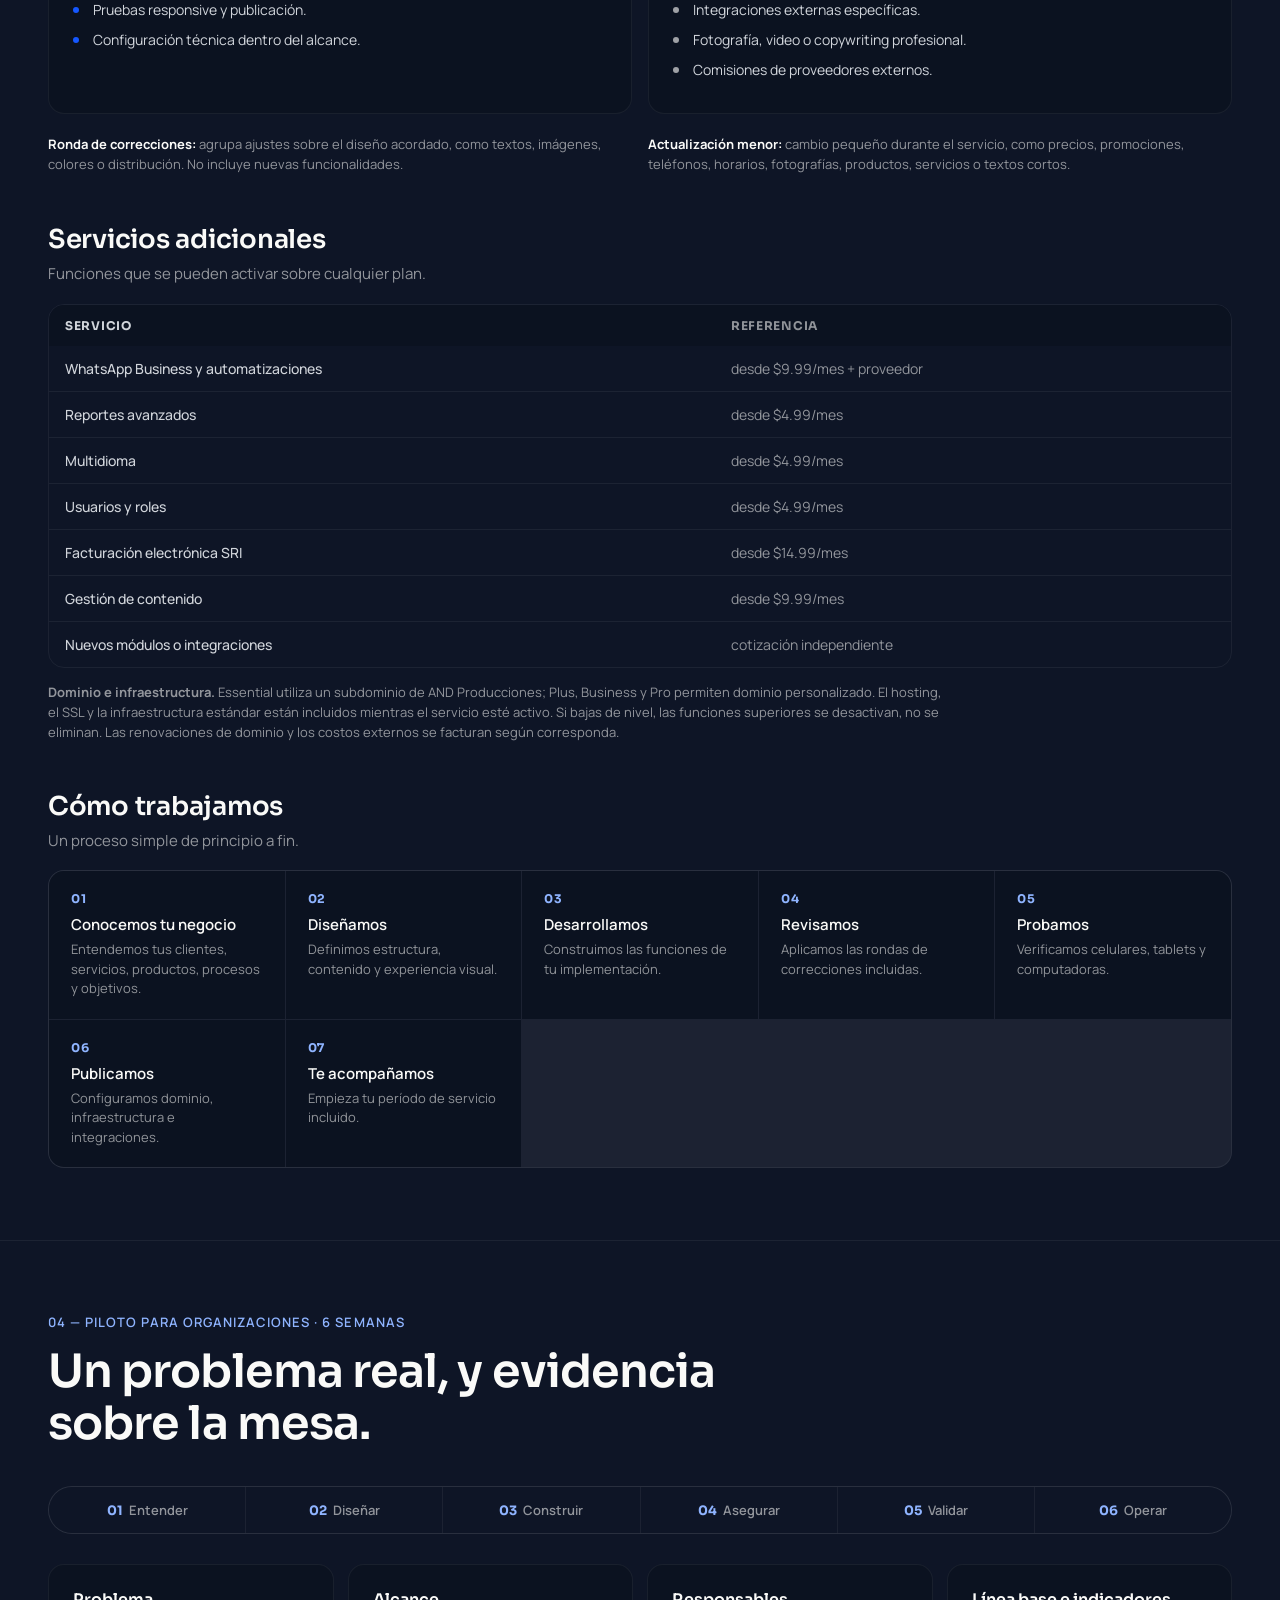
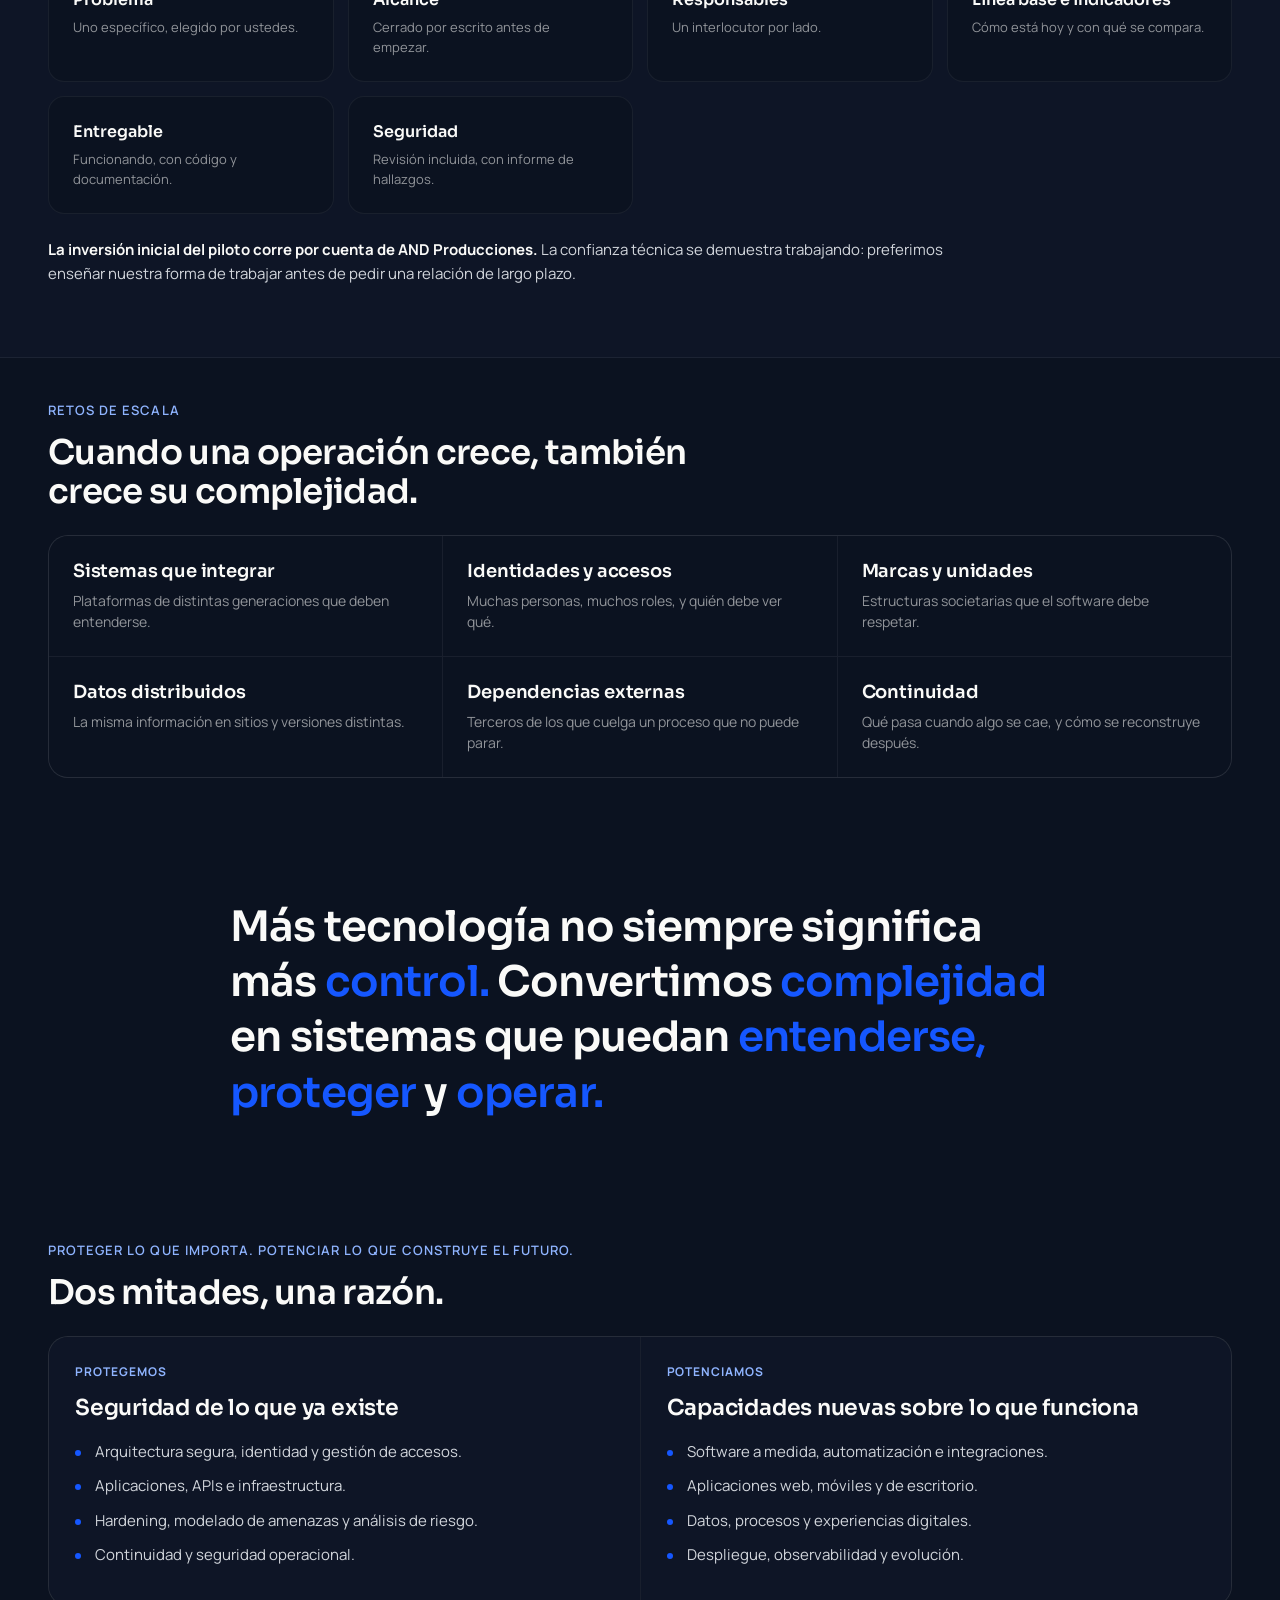
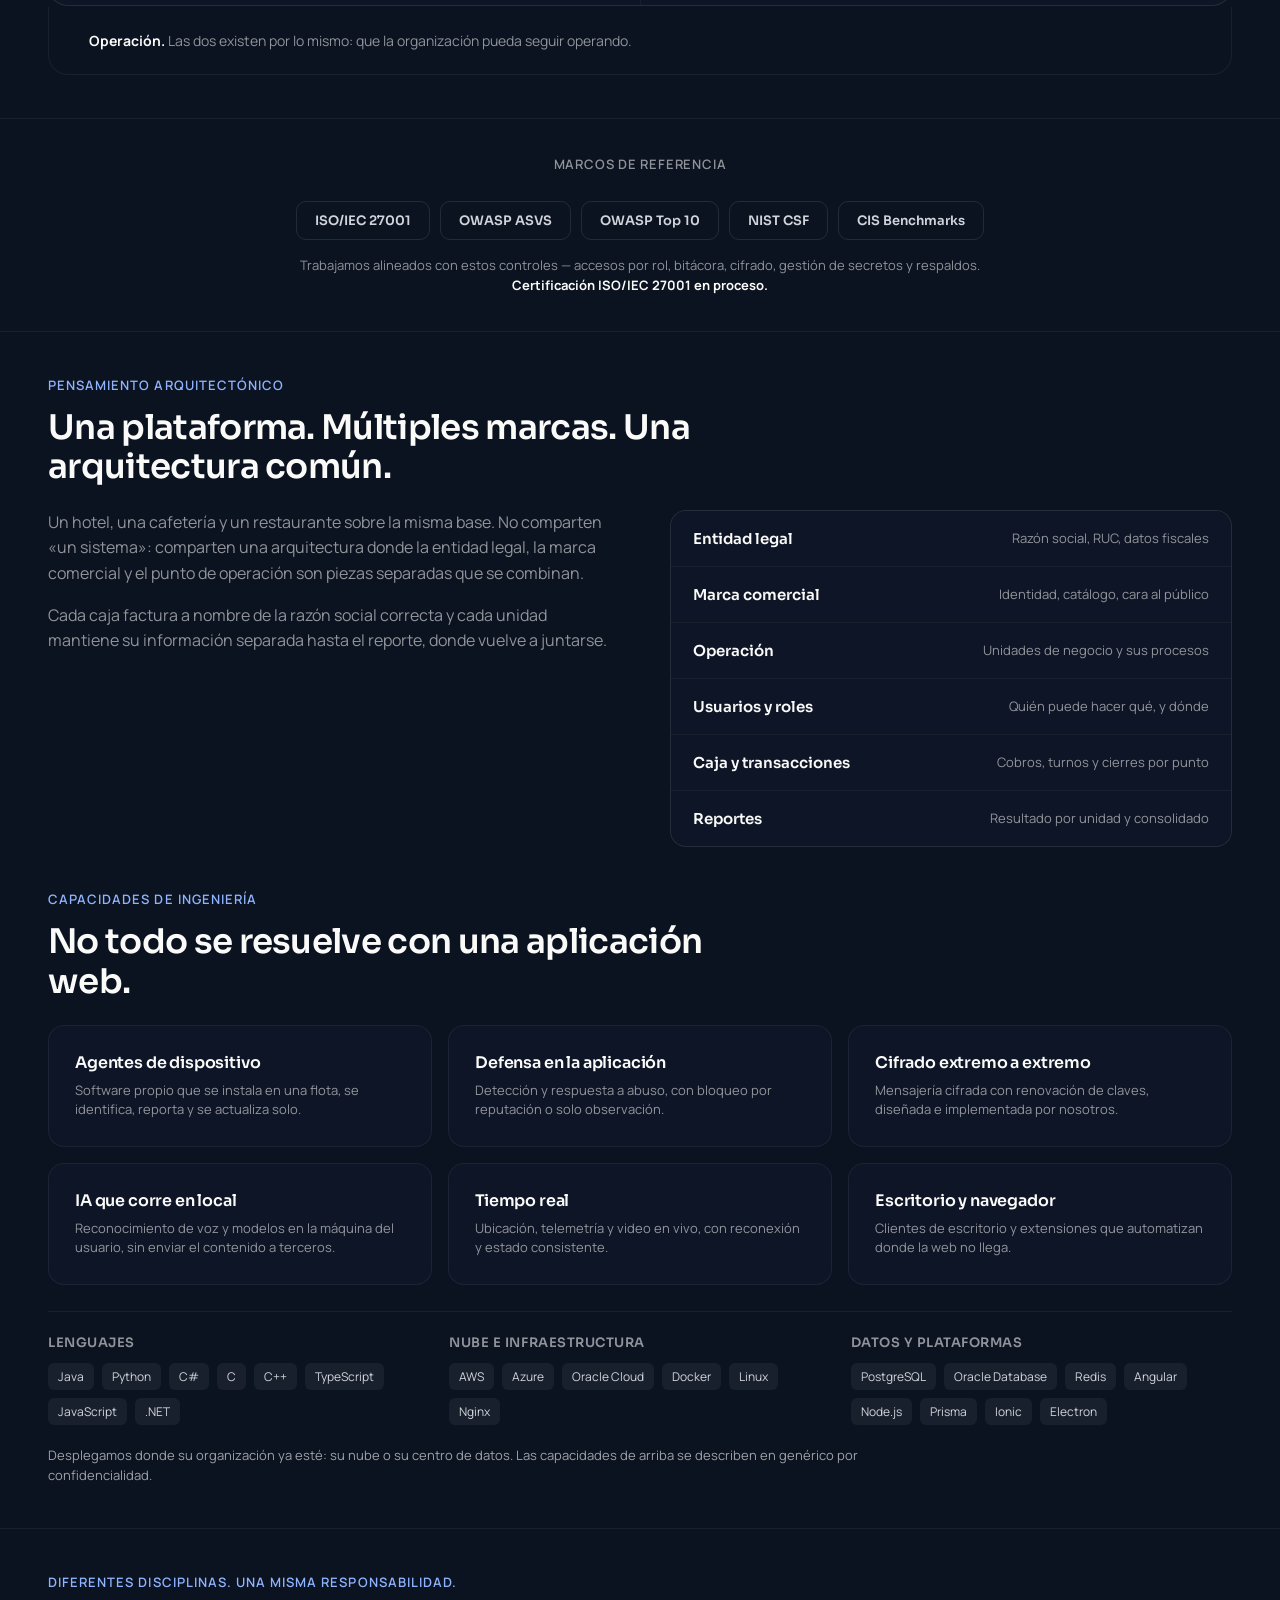
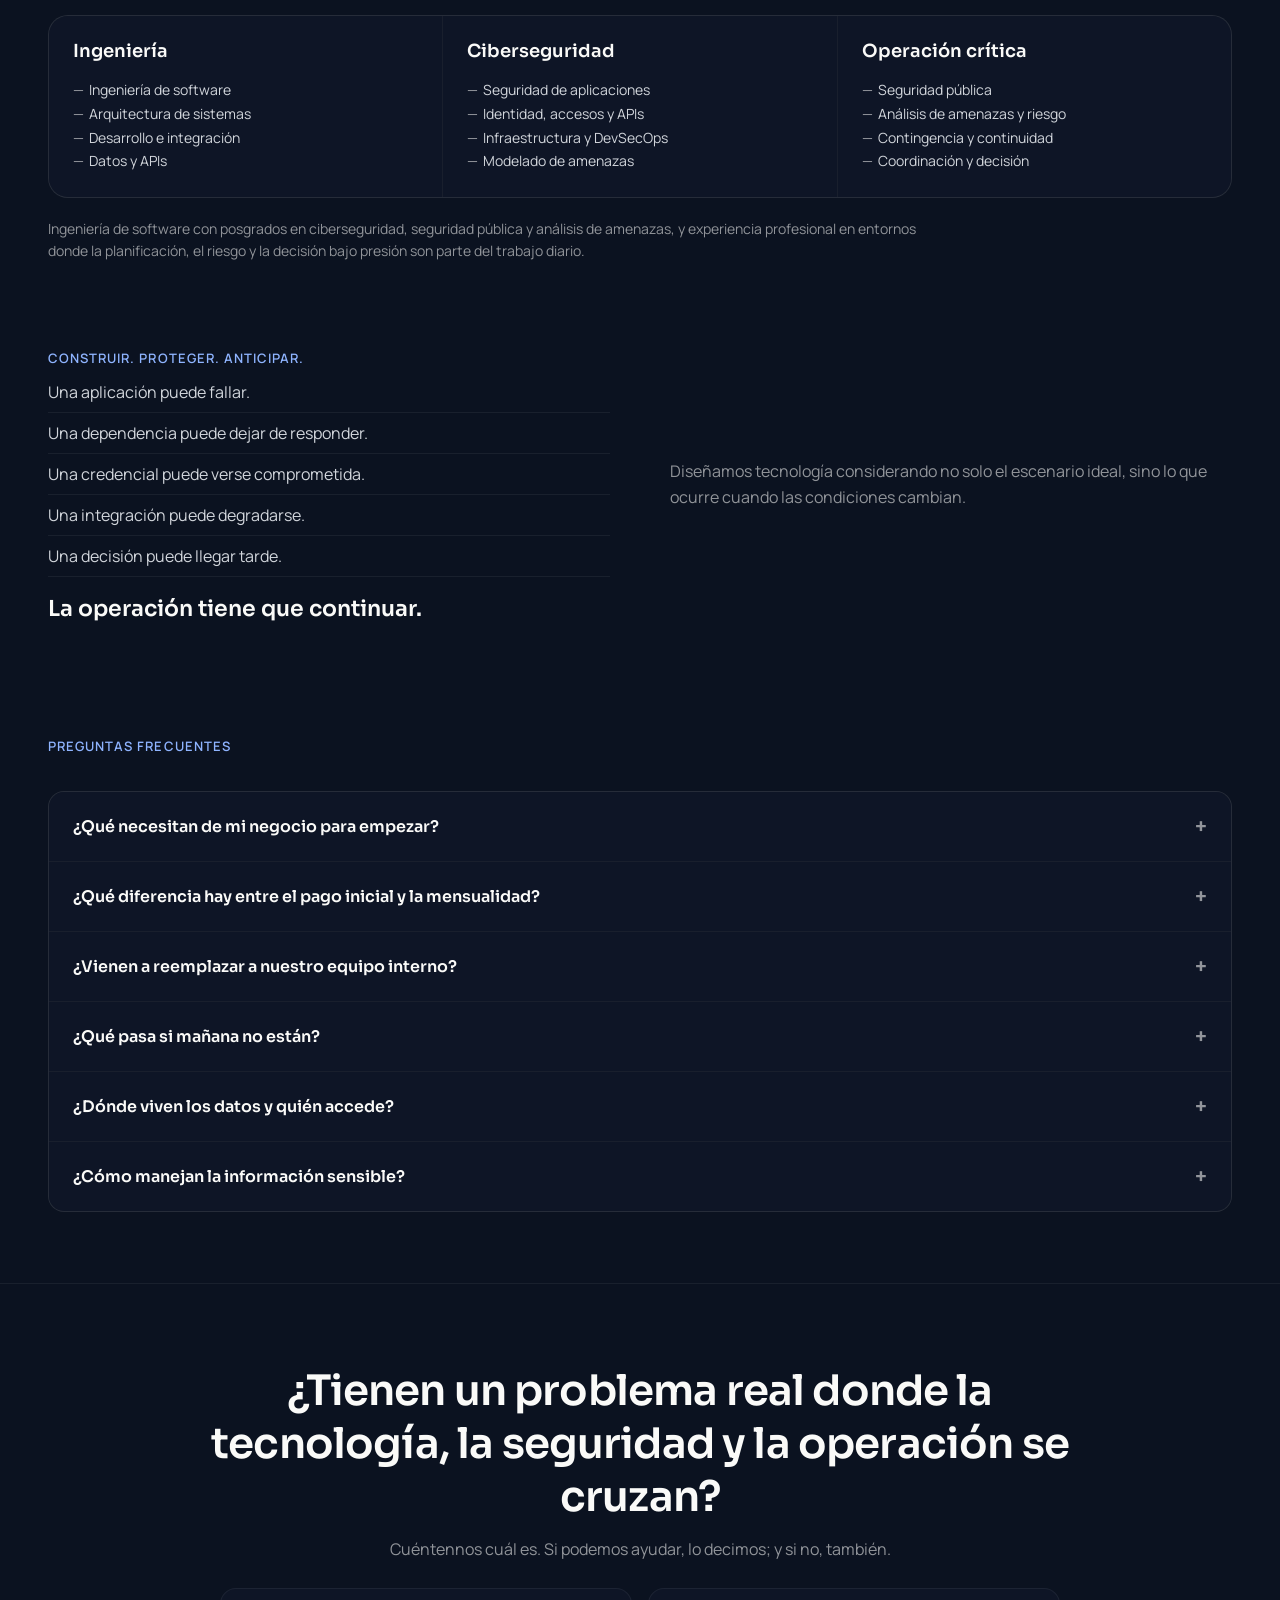
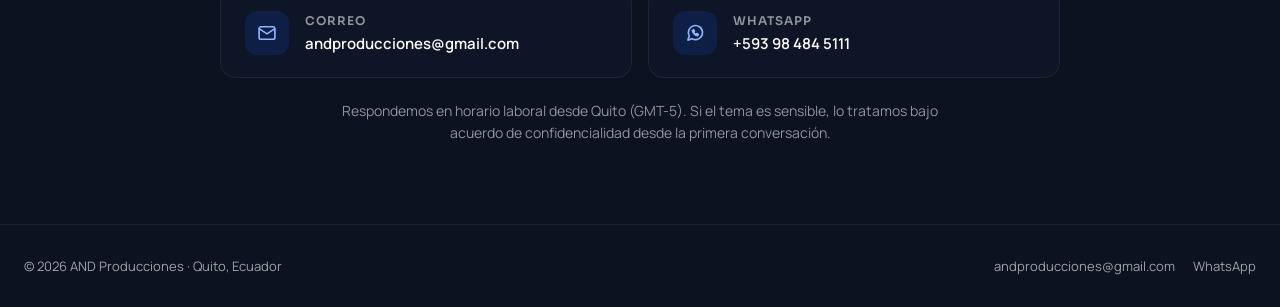
==== commit a4ea230e: "Recortar el espacio muerto en móvil y en escritorio Medido antes de tocar nada: la página ocupaba 30" ====
--- a/index.html
+++ b/index.html
@@ -66,7 +66,7 @@
   h1,h2,h3,.display{font-family:'Sora',sans-serif;}
   a{color:inherit;text-decoration:none;}
   ul{list-style:none;}
-  .container{max-width:1180px;margin:0 auto;padding:0 clamp(18px,5vw,24px);}
+  .container{max-width:1280px;margin:0 auto;padding:0 clamp(18px,5vw,24px);}
   ::selection{background:var(--cobalto);color:var(--blanco);}
   :focus-visible{outline:2px solid var(--cobalto);outline-offset:3px;}
   @media (prefers-reduced-motion: reduce){ *{transition:none !important; animation:none !important;} }
@@ -159,7 +159,7 @@
   .mark-badge svg{width:48%;height:48%;}
 
   .hero-inner{position:relative;z-index:2;}
-  .hero-part{min-height:100vh;min-height:100dvh;padding:120px clamp(18px,5vw,24px) 48px;max-width:1180px;margin:0 auto;display:flex;flex-direction:column;justify-content:space-between;}
+  .hero-part{min-height:100vh;min-height:100dvh;padding:104px clamp(18px,5vw,24px) 36px;max-width:1180px;margin:0 auto;display:flex;flex-direction:column;justify-content:space-between;}
   .eyebrow{display:inline-flex;align-items:center;gap:9px;font-size:13px;font-weight:600;letter-spacing:.1em;text-transform:uppercase;color:var(--muted);margin-bottom:22px;}
   .eyebrow::before{content:"";width:7px;height:7px;border-radius:50%;background:var(--cobalto);display:inline-block;box-shadow:0 0 12px var(--cobalto);}
   h1.hero-title{font-weight:700;font-size:clamp(38px,7.2vw,92px);line-height:1.04;letter-spacing:-0.03em;max-width:960px;}
@@ -173,7 +173,7 @@
   .btn-ghost{border:1px solid var(--line);color:var(--blanco);padding:14px 24px;border-radius:100px;font-weight:600;font-size:14px;transition:border-color .2s, background .2s;white-space:nowrap;}
   .btn-ghost:hover{border-color:var(--cobalto);background:var(--cobalto-soft);}
 
-  .bio-part{min-height:100vh;min-height:100dvh;padding:48px clamp(18px,5vw,24px) 110px;max-width:1180px;margin:0 auto;display:flex;align-items:flex-end;justify-content:space-between;gap:50px;flex-wrap:wrap;}
+  .bio-part{min-height:auto;padding:clamp(40px,7vw,72px) clamp(18px,5vw,24px) clamp(56px,9vw,96px);max-width:1180px;margin:0 auto;display:flex;align-items:flex-end;justify-content:space-between;gap:50px;flex-wrap:wrap;}
   .bio-left{flex:1 1 260px;max-width:300px;}
   .bio-left .kicker{font-size:13px;color:var(--muted);letter-spacing:.06em;text-transform:uppercase;font-weight:600;margin-bottom:10px;}
   .bio-left h2{font-size:clamp(26px,3.4vw,36px);font-weight:600;letter-spacing:-0.02em;line-height:1.15;}
@@ -217,10 +217,10 @@
 
   /* Prueba social: lo primero que tiene que convencer, así que va arriba y se
      lee de un vistazo, sin párrafos. */
-  .clientes-section{padding:clamp(52px,7vw,72px) clamp(18px,5vw,24px);border-bottom:1px solid var(--line-2);}
+  .clientes-section{padding:clamp(36px,5vw,56px) clamp(18px,5vw,24px);border-bottom:1px solid var(--line-2);}
   .clientes-section .clients-label{margin-bottom:12px;}
-  .clientes-titulo{font-size:clamp(23px,3.2vw,34px);font-weight:600;letter-spacing:-0.02em;line-height:1.2;max-width:640px;margin-bottom:clamp(26px,4vw,38px);}
-  .clientes-grid{display:grid;grid-template-columns:repeat(auto-fit,minmax(min(196px,100%),1fr));gap:14px;margin-bottom:clamp(26px,4vw,36px);}
+  .clientes-titulo{font-size:clamp(23px,3.2vw,34px);font-weight:600;letter-spacing:-0.02em;line-height:1.2;max-width:640px;margin-bottom:clamp(18px,2.6vw,26px);}
+  .clientes-grid{display:grid;grid-template-columns:repeat(auto-fit,minmax(min(196px,100%),1fr));gap:12px;margin-bottom:14px;}
   .cliente{background:var(--midnight-2);border:1px solid var(--line-2);border-radius:16px;padding:22px 20px;transition:border-color .25s,transform .25s;}
   .cliente:hover{border-color:var(--cobalto);transform:translateY(-3px);}
   /* Caja de altura fija para que el texto de todas las tarjetas arranque a la
@@ -242,7 +242,7 @@
   /* Franja aparte para lo que todavía no está entregado: mezclarlo con los
      clientes que ya operan haría que "ya confían en nosotros" dijese algo que
      no es cierto. */
-  .en-desarrollo{display:flex;align-items:center;gap:18px;flex-wrap:wrap;background:linear-gradient(160deg,rgba(21,87,255,.08),transparent 60%),var(--midnight-2);border:1px solid rgba(21,87,255,.3);border-radius:16px;padding:20px 22px;margin-bottom:clamp(26px,4vw,36px);}
+  .en-desarrollo{display:flex;align-items:center;gap:16px;flex-wrap:wrap;background:linear-gradient(160deg,rgba(21,87,255,.08),transparent 60%),var(--midnight-2);border:1px solid rgba(21,87,255,.3);border-radius:16px;padding:16px 18px;margin-bottom:14px;}
   .ed-icono{width:46px;height:46px;border-radius:12px;background:var(--cobalto-soft);display:flex;align-items:center;justify-content:center;flex-shrink:0;}
   .ed-icono svg{width:23px;height:23px;stroke:var(--cobalto-txt);}
   .ed-texto{flex:1 1 300px;min-width:0;}
@@ -267,11 +267,23 @@
   .client-pill.muted{color:var(--muted-2);font-weight:500;border-radius:14px;max-width:100%;}
 
   /* ---------- SECTION GENERIC ---------- */
-  .section{padding:clamp(62px,9vw,110px) clamp(18px,5vw,24px);}
-  .section-head{max-width:720px;margin-bottom:clamp(34px,5vw,56px);}
+  .section{padding:clamp(40px,5.6vw,72px) clamp(18px,5vw,24px);}
+  /* El bloque institucional del final es de lectura opcional: se le da la mitad
+     de aire que a las secciones comerciales para no alargar la página. */
+  .section.compacta{padding:clamp(26px,3.4vw,44px) clamp(18px,5vw,24px);}
+  .compacta .section-head{margin-bottom:clamp(16px,2.2vw,24px);}
+  .compacta .section-head h2{font-size:clamp(24px,2.9vw,34px);}
+  .compacta .reto-card,.compacta .disc-card{padding:clamp(18px,2.6vw,24px);}
+  .compacta .cap-card,.compacta .mitad-card{padding:clamp(18px,2.8vw,26px);}
+  .section-head{max-width:720px;margin-bottom:clamp(22px,3.2vw,36px);}
   .section-num{font-size:13px;font-weight:600;color:var(--cobalto-txt);letter-spacing:.08em;text-transform:uppercase;margin-bottom:14px;}
   .section-head h2{font-size:clamp(30px,4vw,46px);font-weight:600;letter-spacing:-0.02em;line-height:1.15;}
-  .section-head p{margin-top:16px;font-size:17px;color:var(--muted);line-height:1.5;max-width:560px;}
+  .section-head p{margin-top:12px;font-size:16px;color:var(--muted);line-height:1.5;max-width:560px;}
+  @media (min-width:1040px){
+    .section-head:has(p){display:grid;grid-template-columns:1.15fr 1fr;gap:clamp(32px,4vw,64px);align-items:end;max-width:none;}
+    .section-head:has(p) .section-num{grid-column:1 / -1;}
+    .section-head:has(p) p{margin-top:0;padding-bottom:6px;}
+  }
 
   /* Servicios */
   .services-grid{display:grid;grid-template-columns:repeat(auto-fit,minmax(min(190px,100%),1fr));gap:16px;}
@@ -291,10 +303,13 @@
 
 
   /* ---------- QUOTE SCRUB ---------- */
-  .quote-wrap{position:relative;height:150vh;height:150dvh;}
-  .quote-sticky{position:sticky;top:0;height:100vh;height:100dvh;display:flex;align-items:center;justify-content:center;padding:0 clamp(18px,5vw,24px);}
+  /* Una frase no justifica una pantalla entera de scroll. Deja de ser sticky y
+     pasa a bloque normal; el barrido de palabras se dispara al entrar en
+     pantalla, así que el efecto se conserva sin el recorrido en vacío. */
+  .quote-wrap{position:relative;}
+  .quote-sticky{display:flex;align-items:center;justify-content:center;padding:clamp(44px,6vw,78px) clamp(18px,5vw,24px);}
   #quoteText{max-width:820px;font-family:'Sora',sans-serif;font-size:clamp(24px,3.8vw,42px);line-height:1.32;font-weight:600;letter-spacing:-0.02em;}
-  #quoteText .word{color:var(--muted-2);transition:color .08s linear;}
+  #quoteText .word{color:var(--muted-2);transition:color .5s ease;}
   #quoteText .word.lit{color:var(--blanco);}
   #quoteText .word.accent-word{color:var(--cobalto) !important;}
 
@@ -310,10 +325,10 @@
   @media (max-width:760px){.mitades-grid{grid-template-columns:1fr;}}
 
   /* Marcos de referencia */
-  .marcos-section{padding:clamp(48px,7vw,70px) clamp(18px,5vw,24px);text-align:center;border-top:1px solid var(--line-2);border-bottom:1px solid var(--line-2);}
-  .marcos-row{display:flex;flex-wrap:wrap;justify-content:center;gap:12px;margin-bottom:22px;}
+  .marcos-section{padding:clamp(24px,3vw,36px) clamp(18px,5vw,24px);text-align:center;border-top:1px solid var(--line-2);border-bottom:1px solid var(--line-2);}
+  .marcos-row{display:flex;flex-wrap:wrap;justify-content:center;gap:10px;margin-bottom:16px;}
   .marco-badge{border:1px solid var(--line);border-radius:10px;padding:10px 18px;font-family:'Sora',sans-serif;font-size:13px;font-weight:600;color:var(--plata);}
-  .marcos-section p{max-width:640px;margin:0 auto;font-size:14px;color:var(--muted);line-height:1.6;}
+  .marcos-section p{max-width:680px;margin:0 auto;font-size:13px;color:var(--muted);line-height:1.5;}
   .marcos-section p b{color:var(--blanco);}
 
   /* Arquitectura */
@@ -339,29 +354,29 @@
 
 
   /* Capacidades */
-  .cap-grid{display:grid;grid-template-columns:repeat(auto-fit,minmax(min(288px,100%),1fr));gap:16px;margin-bottom:40px;}
+  .cap-grid{display:grid;grid-template-columns:repeat(auto-fit,minmax(min(288px,100%),1fr));gap:16px;margin-bottom:26px;}
   .cap-card{background:var(--midnight-2);border:1px solid var(--line-2);border-radius:16px;padding:clamp(20px,3vw,24px);}
   .cap-card h3{font-size:16px;font-weight:600;margin-bottom:8px;letter-spacing:-0.01em;}
   .cap-card p{font-size:13px;color:var(--muted);line-height:1.5;}
-  .stack-lists{display:grid;grid-template-columns:repeat(auto-fit,minmax(min(230px,100%),1fr));gap:24px;padding-top:32px;border-top:1px solid var(--line-2);}
+  .stack-lists{display:grid;grid-template-columns:repeat(auto-fit,minmax(min(230px,100%),1fr));gap:20px;padding-top:22px;border-top:1px solid var(--line-2);}
   .stack-list b{display:block;font-family:'Sora',sans-serif;font-size:13px;font-weight:600;color:var(--muted);letter-spacing:.04em;text-transform:uppercase;margin-bottom:12px;}
   .stack-list .tag-row{display:flex;flex-wrap:wrap;gap:8px;}
   .stack-list .tag-row span{font-size:12px;padding:5px 10px;border-radius:6px;background:var(--line-2);color:var(--plata);}
-  .stack-note{margin-top:28px;font-size:13px;color:var(--muted-2);line-height:1.6;max-width:700px;}
+  .stack-note{margin-top:20px;font-size:13px;color:var(--muted-2);line-height:1.55;max-width:860px;}
 
 
   /* Disciplinas */
-  .disc-grid{display:grid;grid-template-columns:repeat(auto-fit,minmax(min(270px,100%),1fr));gap:1px;background:var(--line-2);border:1px solid var(--line-2);border-radius:20px;overflow:hidden;margin-bottom:28px;}
+  .disc-grid{display:grid;grid-template-columns:repeat(auto-fit,minmax(min(270px,100%),1fr));gap:1px;background:var(--line-2);border:1px solid var(--line-2);border-radius:20px;overflow:hidden;margin-bottom:20px;}
   .disc-card{background:var(--midnight-2);padding:clamp(22px,3.6vw,32px);}
   .disc-card h3{font-size:18px;font-weight:600;margin-bottom:16px;}
   .disc-card ul li{font-size:14px;color:var(--plata);line-height:1.7;position:relative;padding-left:16px;}
   .disc-card ul li::before{content:"—";position:absolute;left:0;color:var(--muted-2);}
-  .disc-note{font-size:14px;color:var(--muted);line-height:1.6;max-width:760px;}
+  .disc-note{font-size:14px;color:var(--muted);line-height:1.55;max-width:900px;}
 
 
   /* Continuidad */
   .cont-layout{display:grid;grid-template-columns:1fr 1fr;gap:clamp(28px,5vw,60px);align-items:center;}
-  .cont-list li{font-size:16px;color:var(--plata);padding:12px 0;border-bottom:1px solid var(--line-2);}
+  .cont-list li{font-size:16px;color:var(--plata);padding:9px 0;border-bottom:1px solid var(--line-2);}
   .cont-list li:first-child{padding-top:0;}
   .cont-final{font-family:'Sora',sans-serif;font-size:22px;font-weight:600;padding-top:18px;}
   .cont-right p{font-size:16px;color:var(--muted);line-height:1.6;}
@@ -369,14 +384,14 @@
 
   /* Piloto */
   .piloto-section{background:var(--midnight-2);border-top:1px solid var(--line-2);border-bottom:1px solid var(--line-2);}
-  .steps-row{display:grid;grid-template-columns:repeat(6,1fr);gap:1px;margin-bottom:clamp(32px,5vw,48px);background:var(--line-2);border:1px solid var(--line-2);border-radius:100px;overflow:hidden;}
+  .steps-row{display:grid;grid-template-columns:repeat(6,1fr);gap:1px;margin-bottom:clamp(20px,3vw,30px);background:var(--line-2);border:1px solid var(--line-2);border-radius:100px;overflow:hidden;}
   .step-pill{background:var(--midnight-2);text-align:center;padding:14px 10px;font-size:13px;font-weight:600;color:var(--muted);}
   .step-pill b{color:var(--cobalto-txt);font-family:'Sora',sans-serif;margin-right:6px;}
-  .piloto-grid{display:grid;grid-template-columns:repeat(auto-fit,minmax(min(272px,100%),1fr));gap:16px;margin-bottom:40px;}
+  .piloto-grid{display:grid;grid-template-columns:repeat(auto-fit,minmax(min(272px,100%),1fr));gap:14px;margin-bottom:24px;}
   .piloto-card{background:var(--midnight);border:1px solid var(--line-2);border-radius:16px;padding:clamp(20px,3vw,24px);}
   .piloto-card h3{font-size:16px;font-weight:600;margin-bottom:8px;}
   .piloto-card p{font-size:13px;color:var(--muted);line-height:1.5;}
-  .piloto-note{max-width:680px;font-size:15px;color:var(--plata);line-height:1.6;}
+  .piloto-note{max-width:900px;font-size:15px;color:var(--plata);line-height:1.55;}
   .piloto-note b{color:var(--blanco);}
   @media (max-width:860px){.steps-row{grid-template-columns:repeat(3,1fr);border-radius:16px;}}
   @media (max-width:440px){.steps-row{grid-template-columns:repeat(2,1fr);}}
@@ -404,17 +419,17 @@
   /* ---------- PLANES PARA NEGOCIOS ---------- */
   .planes-section{border-top:1px solid var(--line-2);background:var(--midnight-2);}
   .bloque-titulo{font-family:'Sora',sans-serif;font-size:clamp(21px,2.6vw,26px);font-weight:600;letter-spacing:-0.01em;margin-bottom:6px;}
-  .bloque-sub{font-size:15px;color:var(--muted);line-height:1.55;max-width:640px;margin-bottom:26px;}
-  .bloque-sep{margin-top:clamp(46px,6vw,68px);}
+  .bloque-sub{font-size:15px;color:var(--muted);line-height:1.55;max-width:640px;margin-bottom:18px;}
+  .bloque-sep{margin-top:clamp(30px,4vw,48px);}
 
   /* Tres pasos + resumen de precios */
-  .tres-pasos{display:grid;grid-template-columns:repeat(auto-fit,minmax(min(210px,100%),1fr));gap:1px;background:var(--line-2);border:1px solid var(--line-2);border-radius:16px;overflow:hidden;margin-bottom:16px;}
-  .paso{background:var(--midnight);padding:22px 24px;}
+  .tres-pasos{display:grid;grid-template-columns:repeat(auto-fit,minmax(min(210px,100%),1fr));gap:1px;background:var(--line-2);border:1px solid var(--line-2);border-radius:16px;overflow:hidden;margin-bottom:14px;}
+  .paso{background:var(--midnight);padding:18px 20px;}
   .paso b{font-family:'Sora',sans-serif;font-size:13px;color:var(--cobalto-txt);display:block;margin-bottom:8px;}
   .paso h3{font-size:16px;font-weight:600;margin-bottom:4px;}
   .paso p{font-size:13px;color:var(--muted);}
 
-  .resumen-precios{display:grid;grid-template-columns:repeat(auto-fit,minmax(min(280px,100%),1fr));gap:16px;margin-bottom:clamp(38px,5vw,54px);}
+  .resumen-precios{display:grid;grid-template-columns:repeat(auto-fit,minmax(min(280px,100%),1fr));gap:14px;margin-bottom:clamp(24px,3.4vw,36px);}
   .resumen-card{background:var(--midnight);border:1px solid var(--line-2);border-radius:16px;padding:24px;}
   .resumen-card .et{font-size:12px;font-weight:700;letter-spacing:.08em;text-transform:uppercase;color:var(--muted);display:block;margin-bottom:10px;}
   .resumen-card .cifra{font-family:'Sora',sans-serif;font-size:26px;font-weight:700;display:block;margin-bottom:8px;}
@@ -429,9 +444,9 @@
   .plan-precio{font-family:'Sora',sans-serif;font-size:clamp(30px,4vw,38px);font-weight:700;letter-spacing:-0.02em;line-height:1;}
   .plan-precio small{font-size:14px;font-weight:600;color:var(--muted);letter-spacing:0;}
   .plan-anual{font-size:13px;color:var(--muted);margin-top:6px;}
-  .plan-para{font-size:14px;color:var(--plata);line-height:1.5;margin:14px 0 18px;padding-bottom:18px;border-bottom:1px solid var(--line-2);}
+  .plan-para{font-size:14px;color:var(--plata);line-height:1.45;margin:12px 0 14px;padding-bottom:14px;border-bottom:1px solid var(--line-2);}
   .plan ul{margin-bottom:18px;}
-  .plan ul li{position:relative;padding-left:22px;font-size:14px;color:var(--plata);line-height:1.5;margin-bottom:10px;}
+  .plan ul li{position:relative;padding-left:22px;font-size:14px;color:var(--plata);line-height:1.45;margin-bottom:8px;}
   .plan ul li::before{content:"";position:absolute;left:2px;top:7px;width:7px;height:7px;border-radius:2px;background:var(--cobalto);}
   .plan-cierre{margin-top:auto;padding-top:16px;border-top:1px solid var(--line-2);font-size:12px;color:var(--muted);line-height:1.5;}
   .plan-cta{display:block;margin-top:16px;text-align:center;padding:12px;border-radius:100px;font-size:13px;font-weight:600;border:1px solid var(--line);transition:border-color .2s,background .2s;}
@@ -459,7 +474,7 @@
   .tabla-planes td.si{color:var(--blanco);font-weight:600;}
   .tabla-planes tr:last-child th,.tabla-planes tr:last-child td{border-bottom:none;}
   .tabla-planes tbody tr:hover td,.tabla-planes tbody tr:hover th{background:rgba(250,250,248,.02);}
-  .tabla-nota{margin-top:16px;font-size:13px;color:var(--muted);line-height:1.6;max-width:760px;}
+  .tabla-nota{margin-top:14px;font-size:13px;color:var(--muted);line-height:1.55;max-width:900px;}
   .scroll-hint{display:none;margin-top:10px;font-size:12px;color:var(--muted-2);}
   @media (max-width:620px){.scroll-hint{display:block;}}
 
@@ -482,17 +497,17 @@
   .proceso-item p{font-size:13px;color:var(--muted);line-height:1.5;}
 
   /* Contacto */
-  .contacto-section{padding:clamp(70px,10vw,120px) clamp(18px,5vw,24px);text-align:center;border-top:1px solid var(--line-2);}
-  .contacto-section h2{font-size:clamp(30px,4.4vw,48px);font-weight:600;letter-spacing:-0.02em;margin-bottom:18px;max-width:680px;margin-left:auto;margin-right:auto;}
-  .contacto-section .lead{font-size:17px;color:var(--muted);line-height:1.55;max-width:520px;margin:0 auto 40px;}
-  .contacto-cards{display:grid;grid-template-columns:repeat(auto-fit,minmax(min(280px,100%),1fr));gap:16px;max-width:720px;margin:0 auto 28px;}
+  .contacto-section{padding:clamp(46px,6.5vw,80px) clamp(18px,5vw,24px);text-align:center;border-top:1px solid var(--line-2);}
+  .contacto-section h2{font-size:clamp(27px,3.8vw,42px);font-weight:600;letter-spacing:-0.02em;margin-bottom:14px;max-width:860px;margin-left:auto;margin-right:auto;}
+  .contacto-section .lead{font-size:16px;color:var(--muted);line-height:1.55;max-width:520px;margin:0 auto 26px;}
+  .contacto-cards{display:grid;grid-template-columns:repeat(auto-fit,minmax(min(280px,100%),1fr));gap:16px;max-width:840px;margin:0 auto 22px;}
   .contacto-card{display:flex;align-items:center;gap:16px;text-align:left;background:var(--midnight-2);border:1px solid var(--line-2);border-radius:16px;padding:22px clamp(18px,3vw,24px);transition:border-color .25s,transform .25s;}
   .contacto-card:hover{border-color:var(--cobalto);transform:translateY(-3px);}
   .contacto-card .ic{width:44px;height:44px;border-radius:12px;background:var(--cobalto-soft);display:flex;align-items:center;justify-content:center;flex-shrink:0;}
   .contacto-card .ic svg{width:20px;height:20px;stroke:var(--cobalto-txt);fill:none;stroke-width:2;stroke-linecap:round;stroke-linejoin:round;}
   .contacto-card b{display:block;font-family:'Sora',sans-serif;font-size:12px;font-weight:600;letter-spacing:.08em;text-transform:uppercase;color:var(--muted);margin-bottom:5px;}
   .contacto-card span{font-size:15px;font-weight:600;color:var(--blanco);word-break:break-word;}
-  .contacto-nota{font-size:14px;color:var(--muted);max-width:560px;margin:0 auto;line-height:1.6;}
+  .contacto-nota{font-size:14px;color:var(--muted);max-width:640px;margin:0 auto;line-height:1.55;}
 
 
   .footer-links{display:flex;gap:18px;flex-wrap:wrap;}
@@ -979,7 +994,7 @@
   </div>
 </section>
 
-<section class="section" id="retos">
+<section class="section compacta" id="retos">
   <div class="container">
     <div class="section-head reveal">
       <div class="section-num">Retos de escala</div>
@@ -1002,7 +1017,7 @@
   </div>
 </section>
 
-<section class="section">
+<section class="section compacta">
   <div class="container">
     <div class="section-head reveal">
       <div class="section-num">Proteger lo que importa. Potenciar lo que construye el futuro.</div>
@@ -1034,7 +1049,7 @@
   </div>
 </section>
 
-<section class="marcos-section reveal">
+<section class="marcos-section compacta reveal">
   <div class="clients-label">Marcos de referencia</div>
   <div class="marcos-row">
     <div class="marco-badge">ISO/IEC 27001</div>
@@ -1046,7 +1061,7 @@
   <p>Trabajamos alineados con estos controles — accesos por rol, bitácora, cifrado, gestión de secretos y respaldos. <b>Certificación ISO/IEC 27001 en proceso.</b></p>
 </section>
 
-<section class="section">
+<section class="section compacta">
   <div class="container">
     <div class="section-head reveal">
       <div class="section-num">Pensamiento arquitectónico</div>
@@ -1069,7 +1084,7 @@
   </div>
 </section>
 
-<section class="section" style="padding-top:0;">
+<section class="section compacta" style="padding-top:0;">
   <div class="container">
     <div class="section-head reveal">
       <div class="section-num">Capacidades de ingeniería</div>
@@ -1092,7 +1107,7 @@
   </div>
 </section>
 
-<section class="section" style="border-top:1px solid var(--line-2);">
+<section class="section compacta" style="border-top:1px solid var(--line-2);">
   <div class="container">
     <div class="section-head reveal">
       <div class="section-num">Diferentes disciplinas. Una misma responsabilidad.</div>
@@ -1106,7 +1121,7 @@
   </div>
 </section>
 
-<section class="section">
+<section class="section compacta">
   <div class="container">
     <div class="cont-layout reveal">
       <div>
@@ -1349,21 +1364,6 @@
     setVisibility(heroPart, 1);
     setVisibility(bioPart, 1);
 
-    // quote scrub
-    const r2 = quoteWrap.getBoundingClientRect();
-    const total2 = Math.max(1, quoteWrap.offsetHeight - vh);
-    const p2 = clamp((-r2.top)/total2, 0, 1);
-    const revealCount = Math.floor(p2*words.length*1.15);
-    words.forEach((w,i)=>{
-      if(i<revealCount){
-        w.classList.add('lit');
-        if(w.classList.contains('accent-candidate')) w.classList.add('accent-word');
-      } else {
-        w.classList.remove('lit');
-        w.classList.remove('accent-word');
-      }
-    });
-
     ticking = false;
   }
   function onScroll(){ if(!ticking){ requestAnimationFrame(update); ticking = true; } }
@@ -1374,10 +1374,7 @@
       window.removeEventListener('scroll', onScroll);
       window.removeEventListener('resize', onScroll);
       markBadge.style.transform = '';
-      words.forEach(w=>{
-        w.classList.add('lit');
-        if(w.classList.contains('accent-candidate')) w.classList.add('accent-word');
-      });
+
     } else {
       window.addEventListener('scroll', onScroll, {passive:true});
       window.addEventListener('resize', onScroll);
@@ -1407,6 +1404,26 @@
   });
 
   /* ---- reveal on scroll ---- */
+  /* La frase se enciende palabra a palabra cuando entra en pantalla. Antes esto
+     iba atado al scroll y obligaba a reservarle una pantalla entera. */
+  function encenderCita(escalonado){
+    words.forEach((w,i)=>{
+      const prender=()=>{
+        w.classList.add('lit');
+        if(w.classList.contains('accent-candidate')) w.classList.add('accent-word');
+      };
+      escalonado ? setTimeout(prender, i*55) : prender();
+    });
+  }
+  if(reduceMotion.matches){
+    encenderCita(false);
+  } else {
+    const ioCita = new IntersectionObserver((es)=>{
+      es.forEach(e=>{ if(e.isIntersecting){ encenderCita(true); ioCita.disconnect(); } });
+    }, {threshold:0.35});
+    ioCita.observe(quoteEl);
+  }
+
   if(reduceMotion.matches){
     document.querySelectorAll('.reveal').forEach(el=>el.classList.add('in'));
   } else {
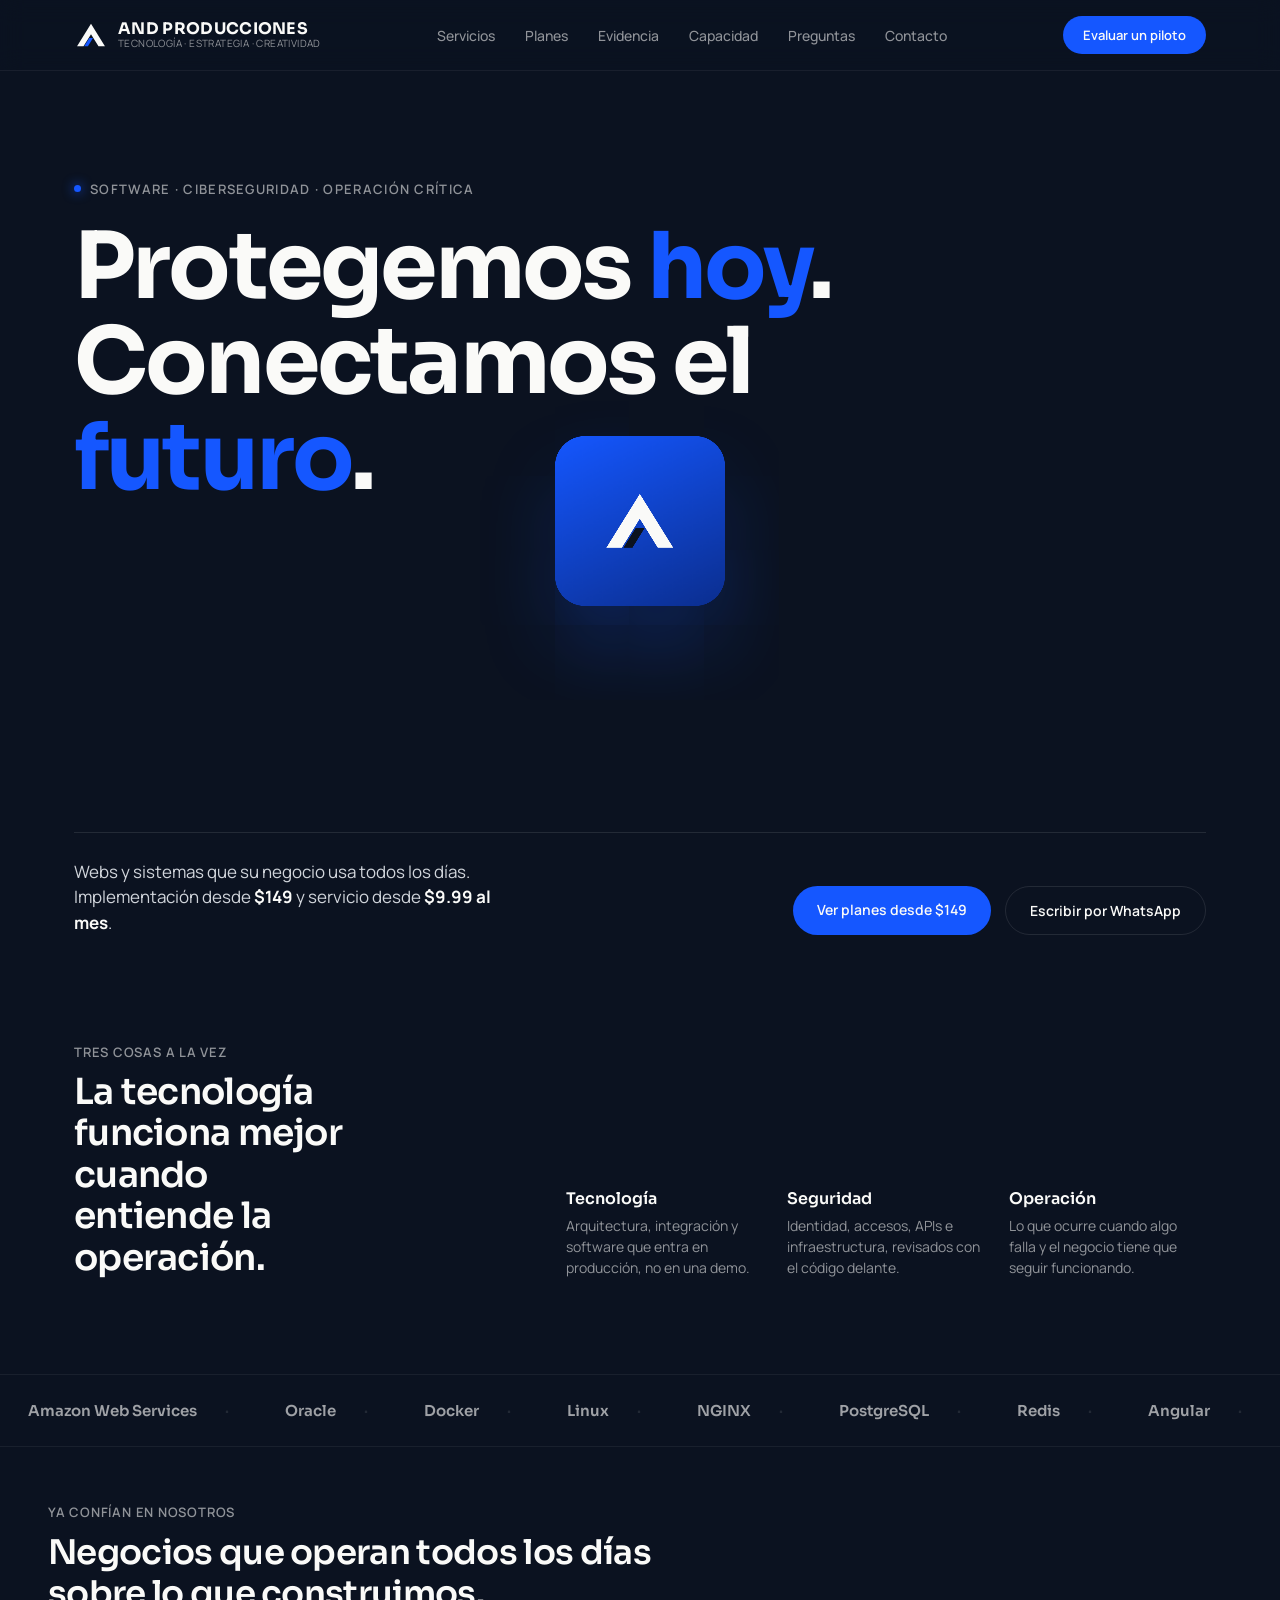
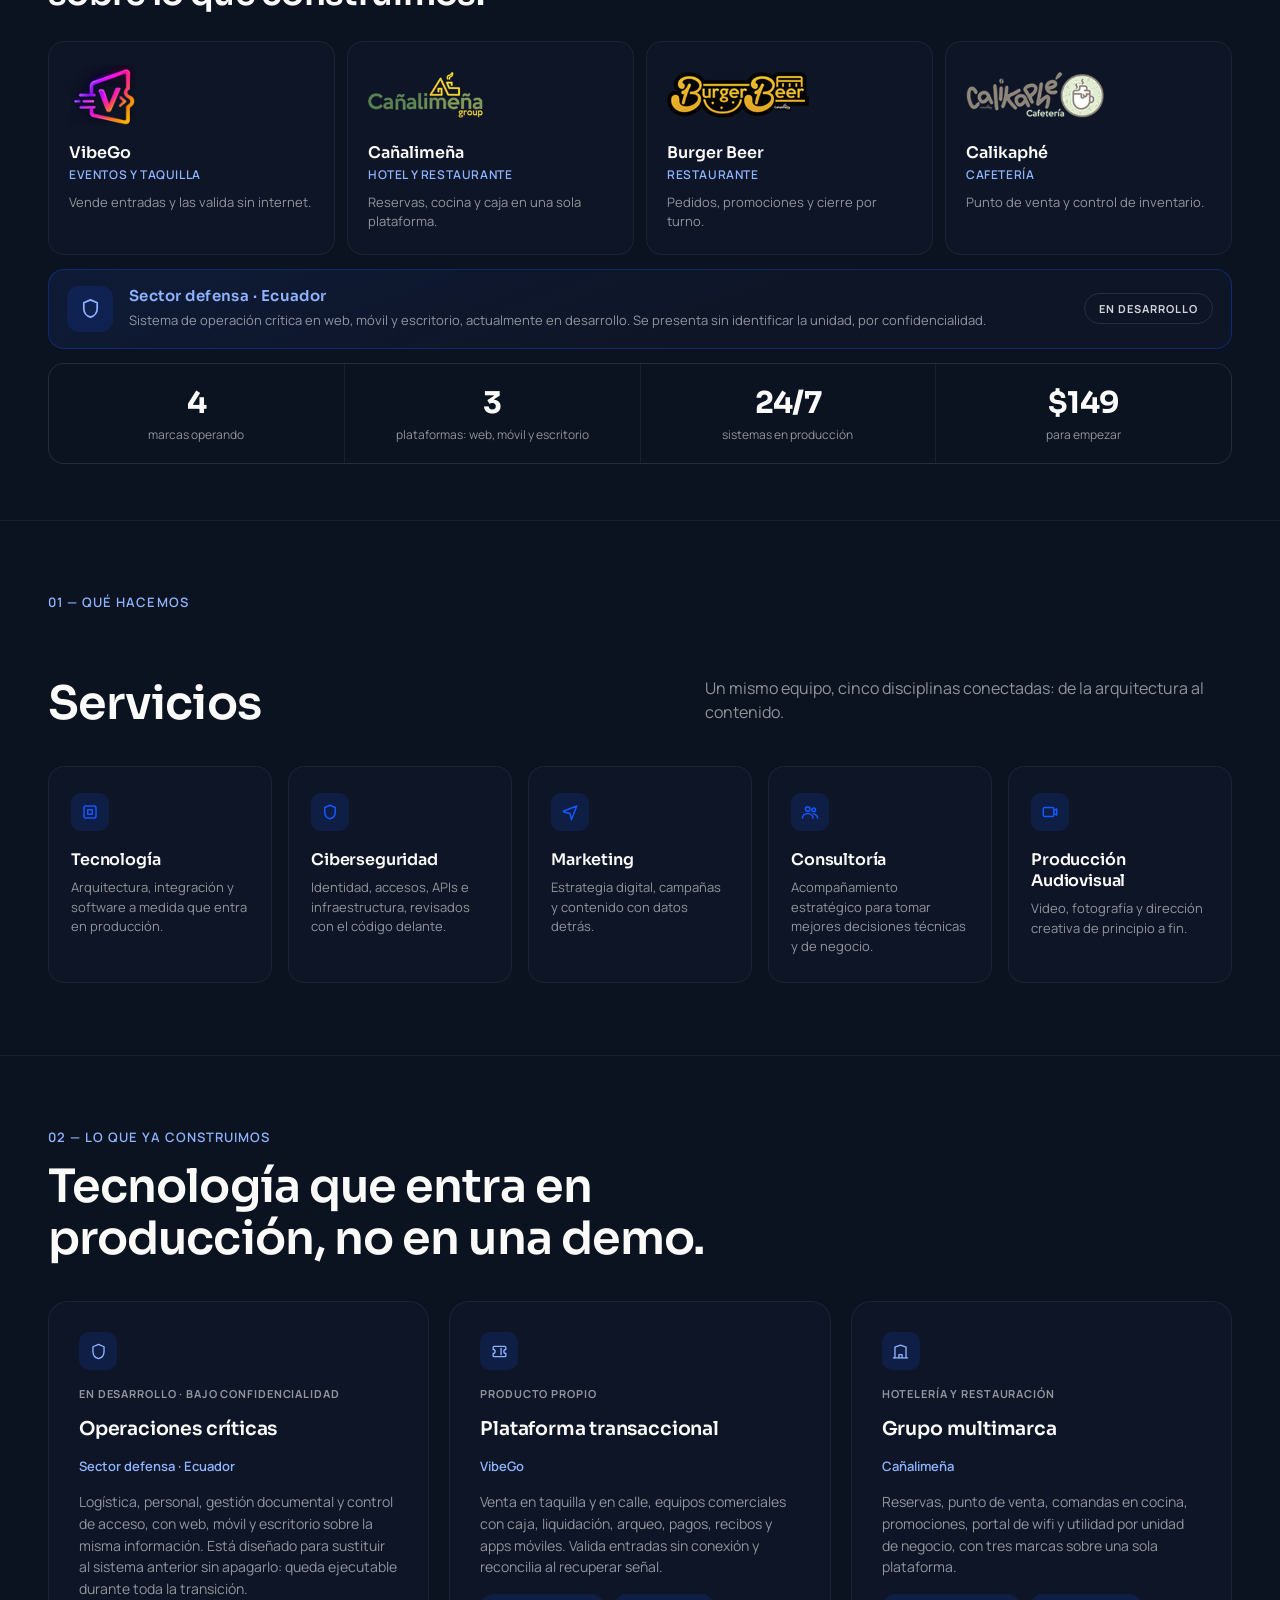
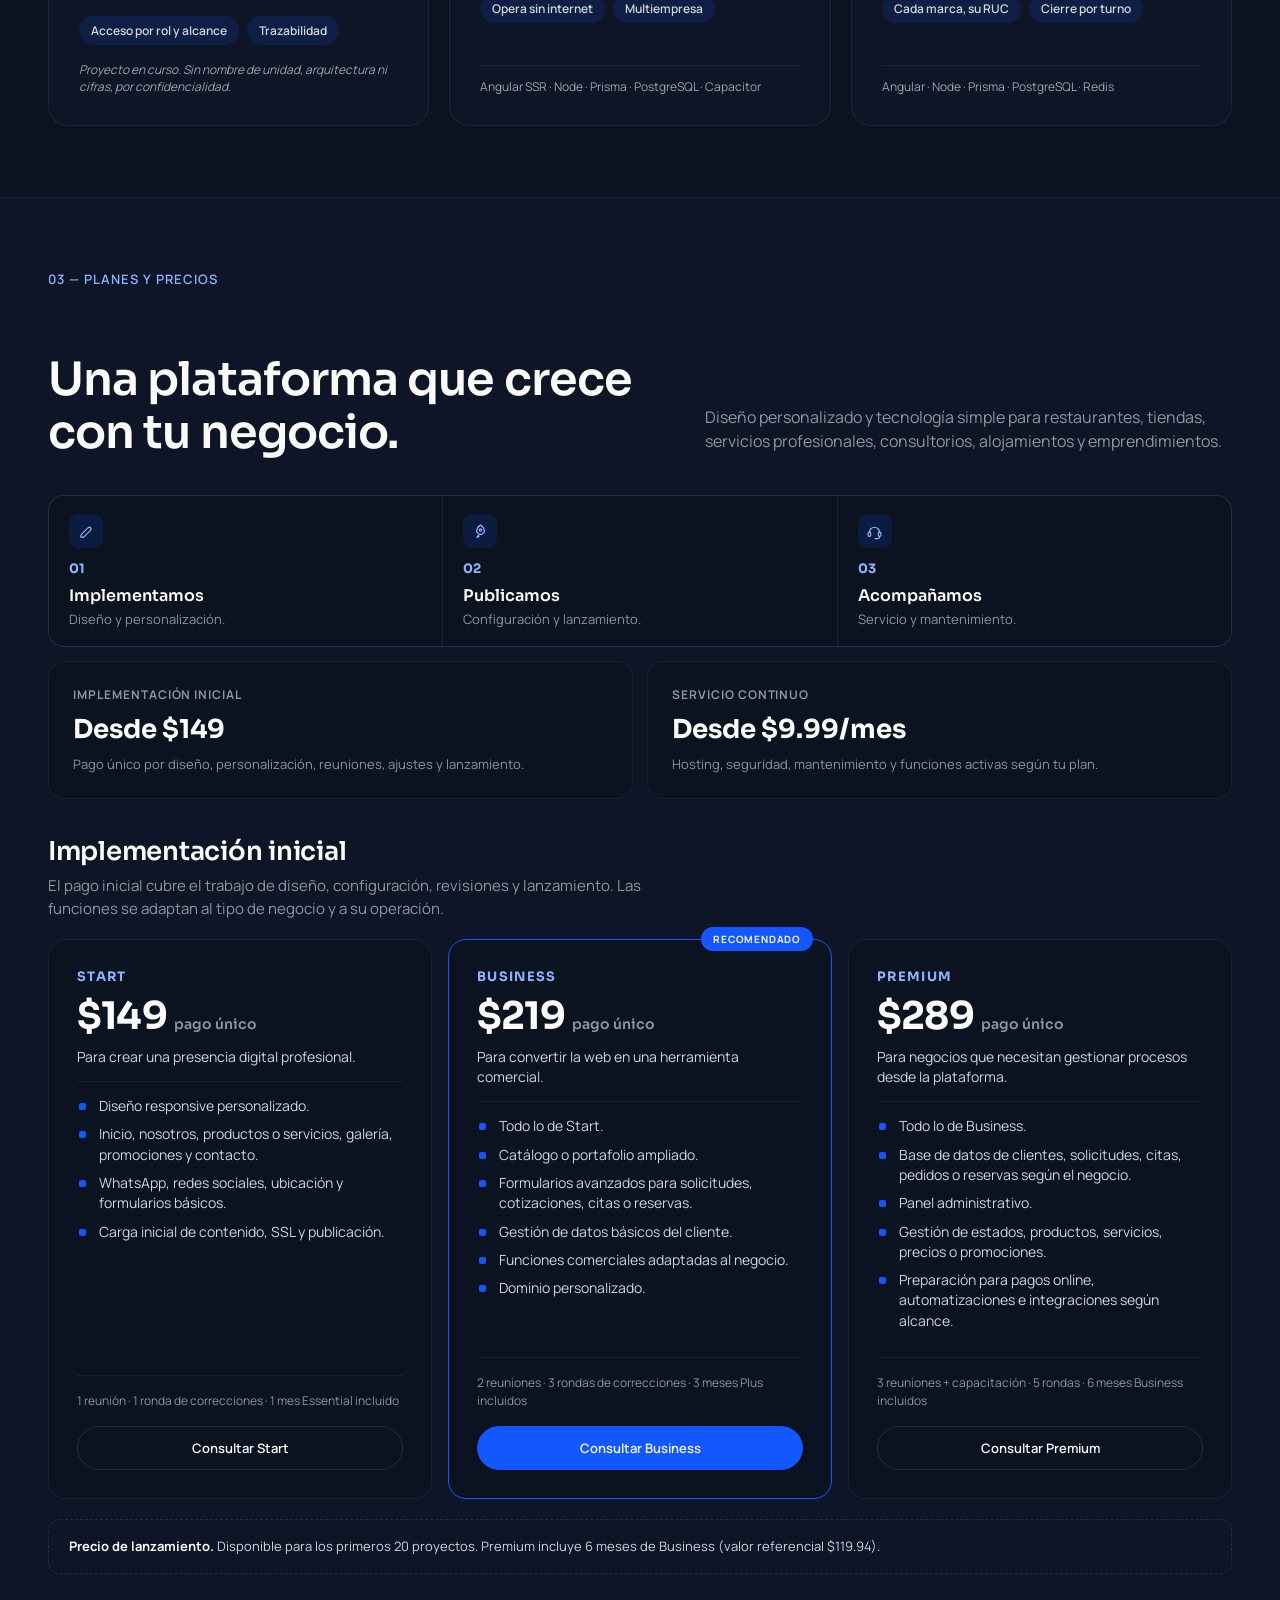
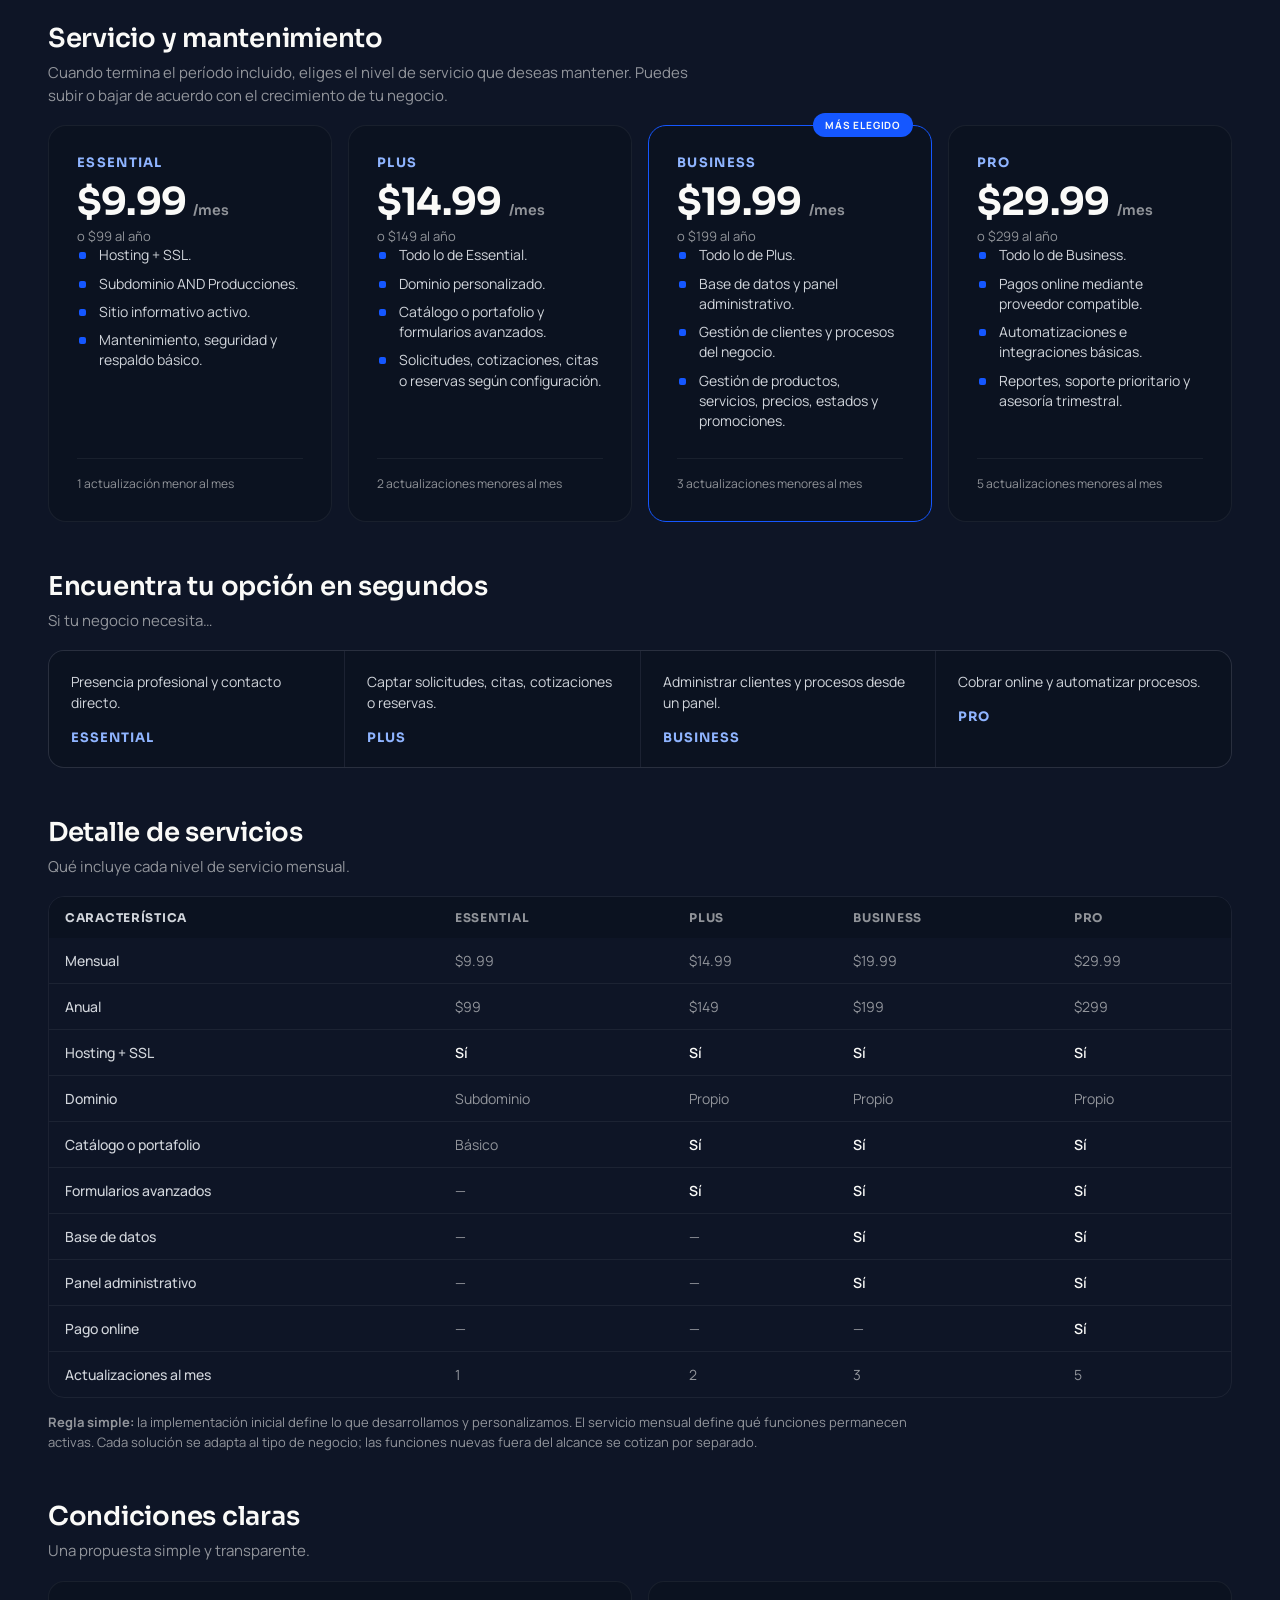
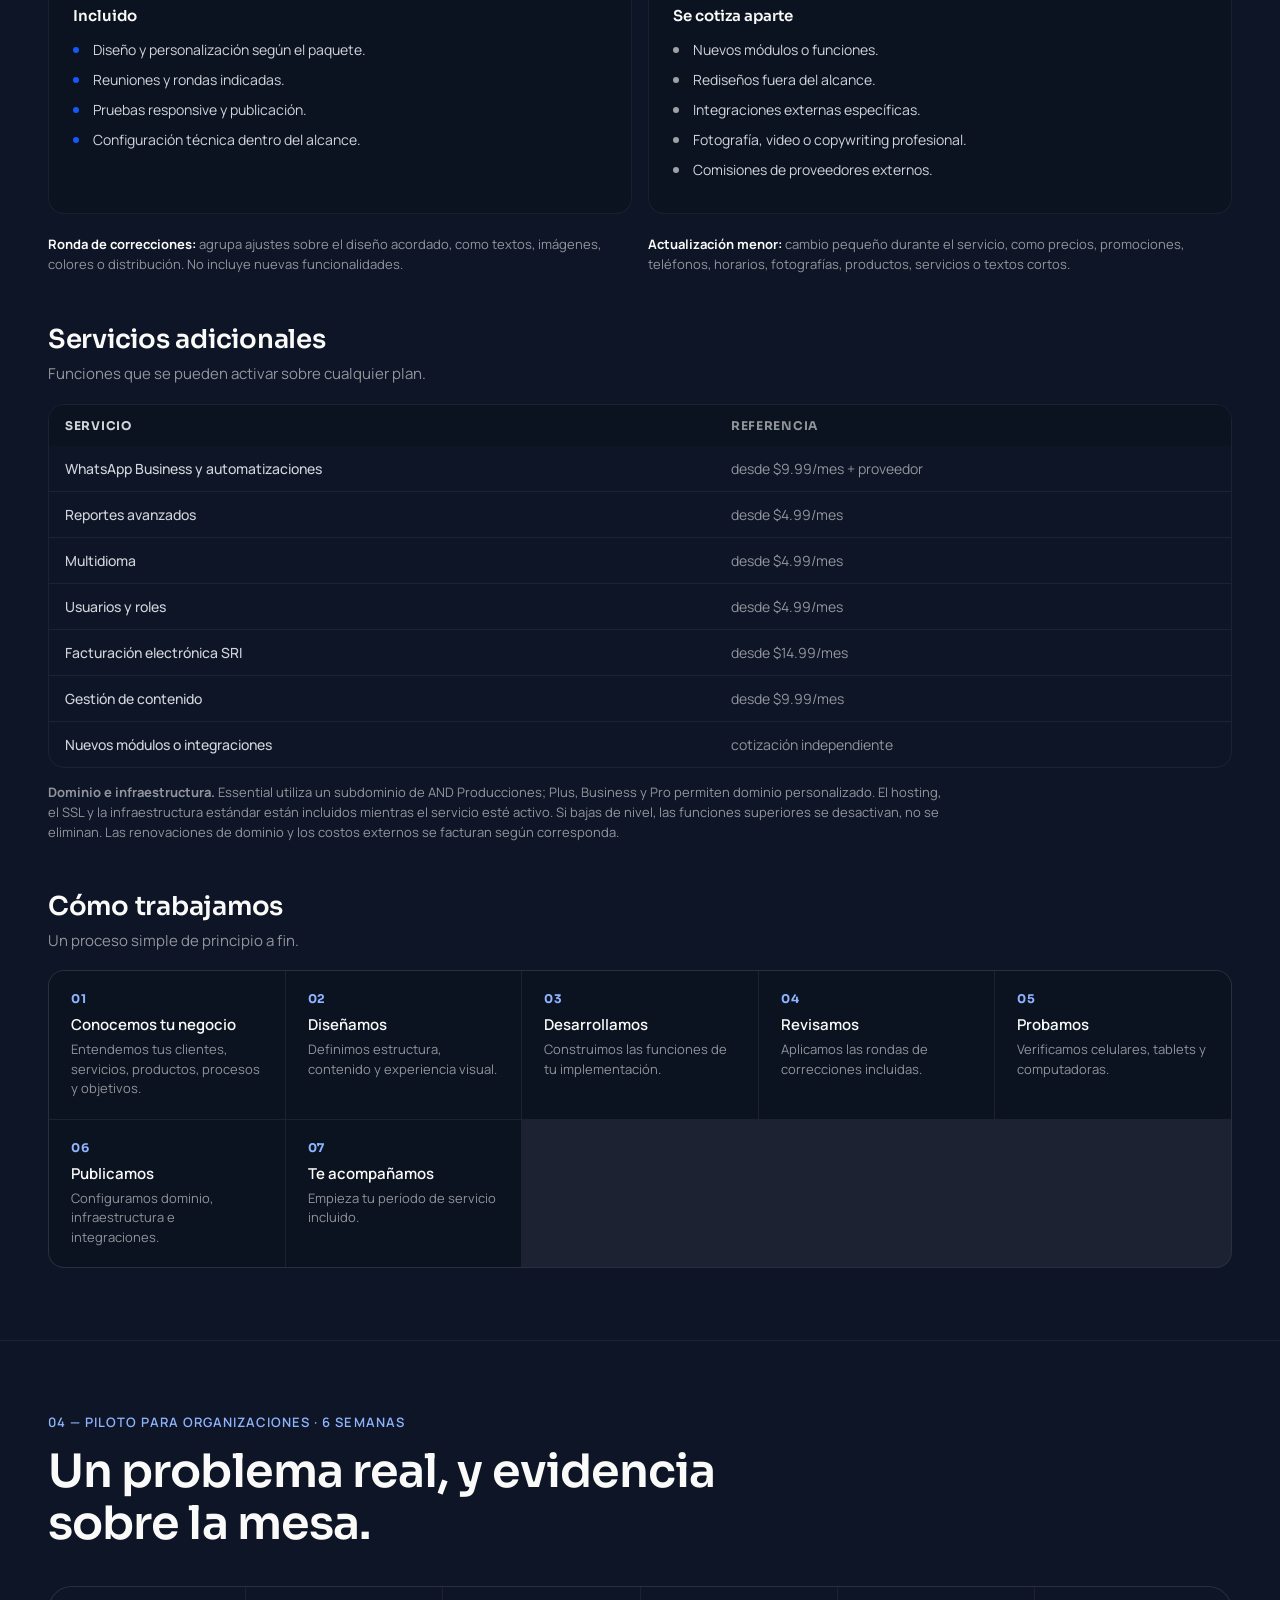
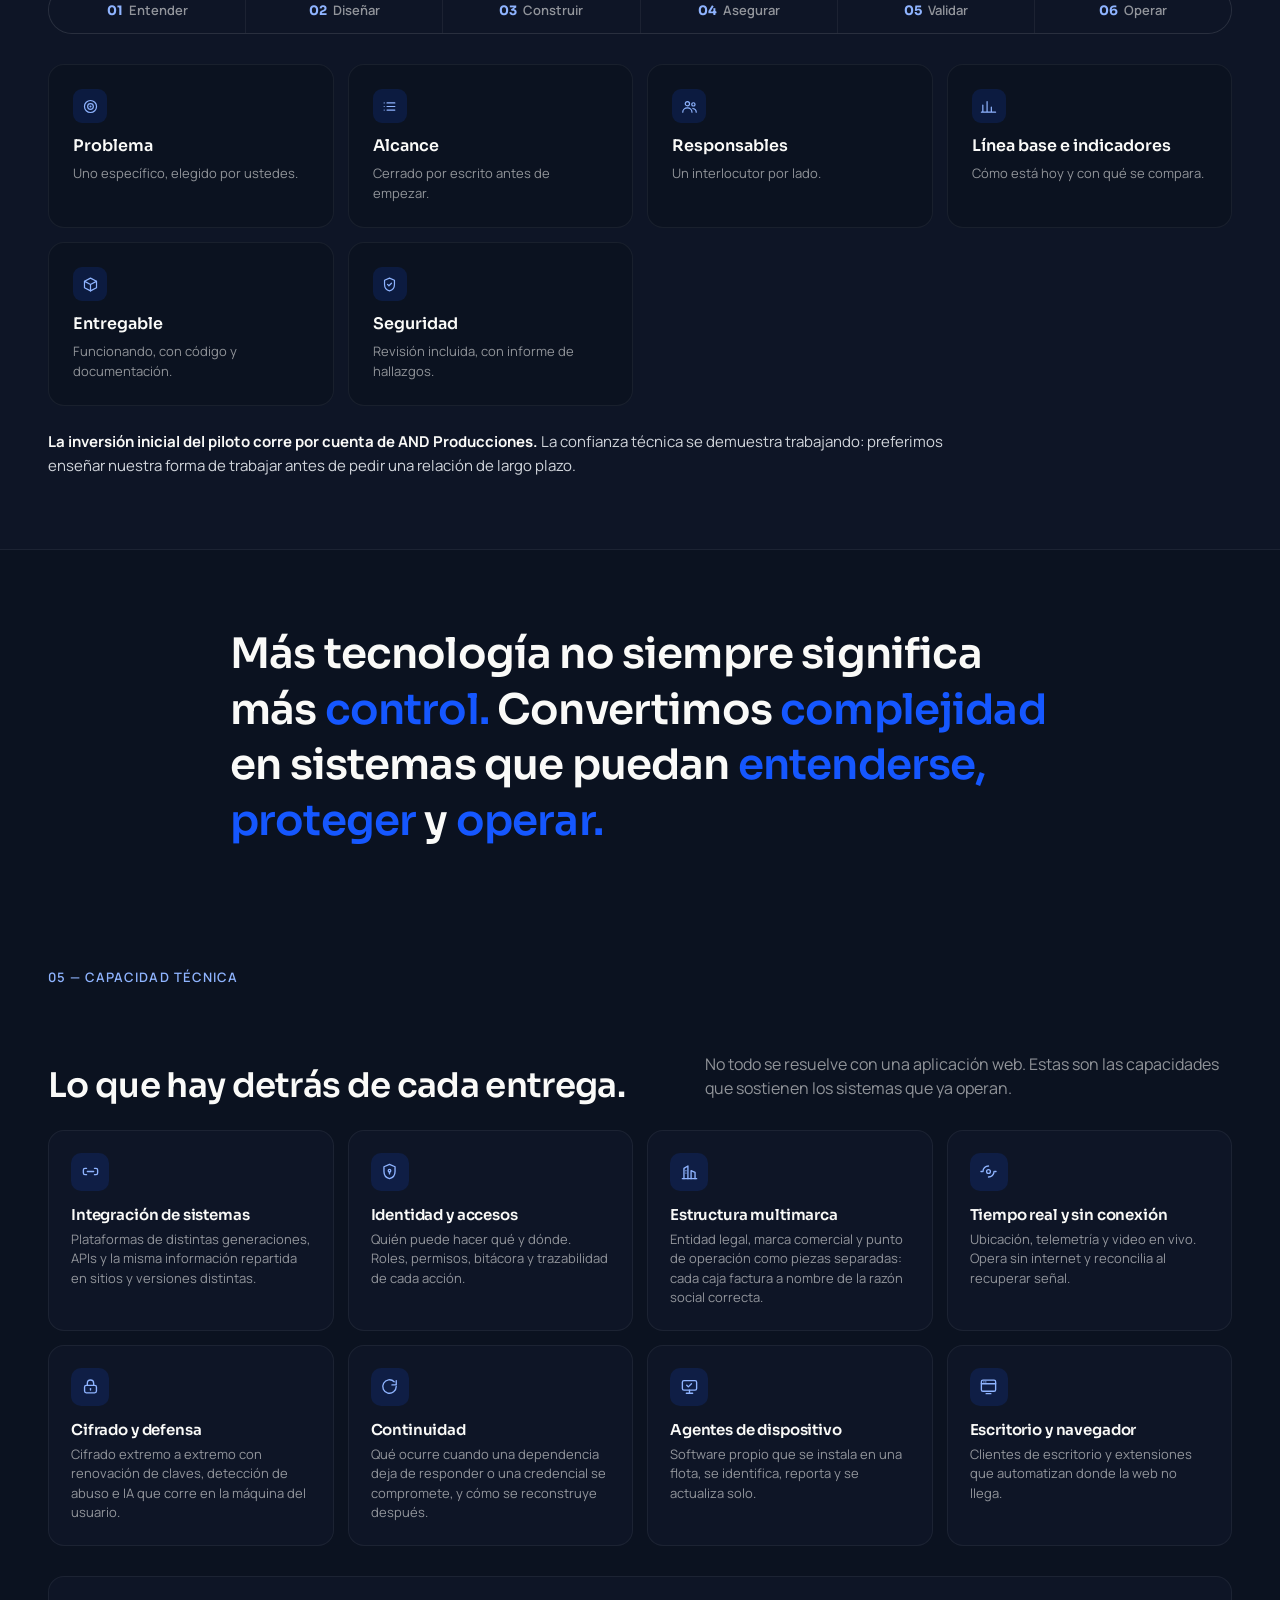
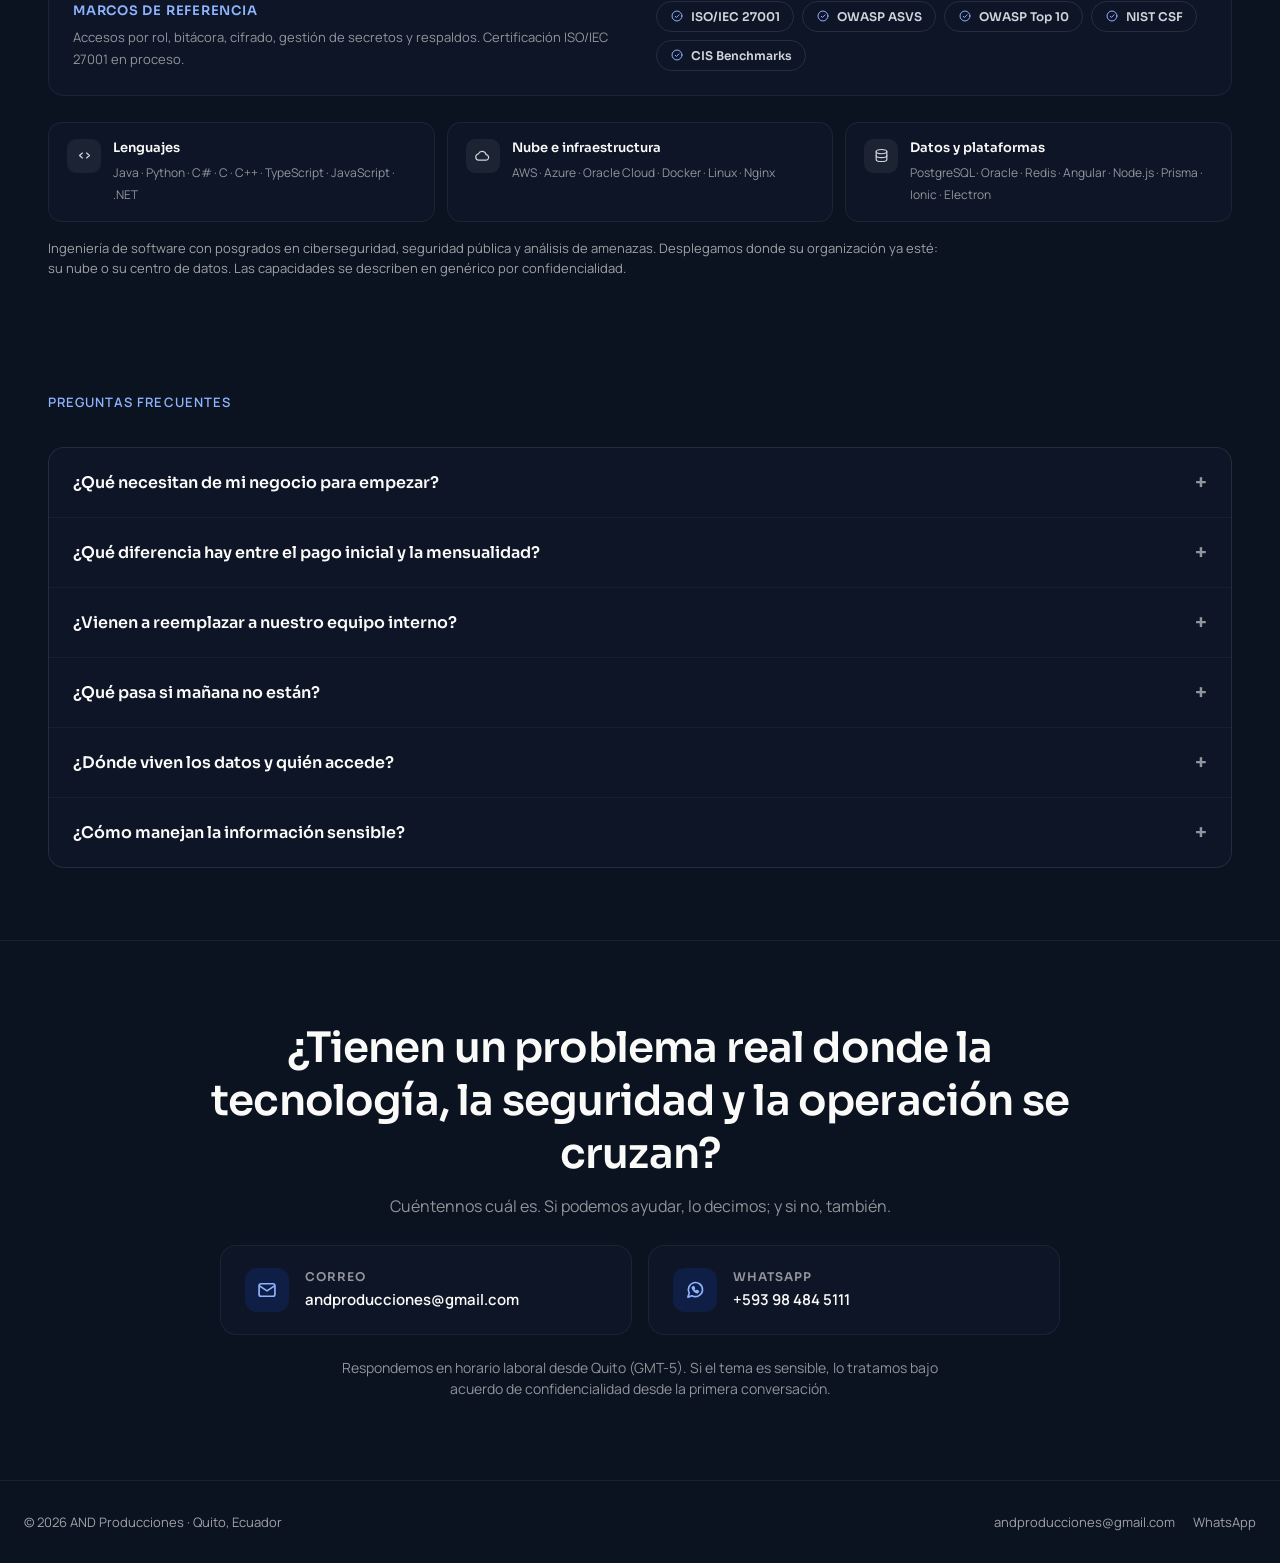
==== commit d1846995: "Fusionar el bloque institucional en una sola sección con iconos Ocho secciones repetían los mismos c" ====
--- a/index.html
+++ b/index.html
@@ -213,7 +213,6 @@
   .marquee-track span::after{content:"·";margin-left:28px;color:var(--line);}
   @keyframes scroll-x{ from{transform:translateX(0);} to{transform:translateX(-50%);} }
 
-  .clients-section{padding:clamp(44px,7vw,60px) clamp(18px,5vw,24px);text-align:center;}
 
   /* Prueba social: lo primero que tiene que convencer, así que va arriba y se
      lee de un vistazo, sin párrafos. */
@@ -262,9 +261,6 @@
   .clientes-cifras b{display:block;font-family:'Sora',sans-serif;font-size:clamp(24px,3.4vw,30px);font-weight:700;letter-spacing:-0.02em;margin-bottom:5px;}
   .clientes-cifras span{font-size:12px;color:var(--muted);line-height:1.4;display:block;}
   .clients-label{font-size:13px;color:var(--muted);letter-spacing:.06em;text-transform:uppercase;font-weight:600;margin-bottom:28px;}
-  .clients-row{display:flex;flex-wrap:wrap;justify-content:center;gap:14px;}
-  .client-pill{border:1px solid var(--line);border-radius:100px;padding:10px 20px;font-family:'Sora',sans-serif;font-size:14px;font-weight:600;color:var(--plata);}
-  .client-pill.muted{color:var(--muted-2);font-weight:500;border-radius:14px;max-width:100%;}
 
   /* ---------- SECTION GENERIC ---------- */
   .section{padding:clamp(40px,5.6vw,72px) clamp(18px,5vw,24px);}
@@ -296,10 +292,6 @@
   @media (max-width:420px){.services-grid{grid-template-columns:1fr;}}
 
   /* Retos grid */
-  .retos-grid{display:grid;grid-template-columns:repeat(auto-fit,minmax(min(300px,100%),1fr));gap:1px;background:var(--line-2);border:1px solid var(--line-2);border-radius:20px;overflow:hidden;}
-  .reto-card{background:var(--midnight);padding:clamp(22px,3.6vw,32px);}
-  .reto-card h3{font-size:18px;font-weight:600;margin-bottom:8px;letter-spacing:-0.01em;}
-  .reto-card p{font-size:14px;color:var(--muted);line-height:1.5;}
 
 
   /* ---------- QUOTE SCRUB ---------- */
@@ -314,29 +306,11 @@
   #quoteText .word.accent-word{color:var(--cobalto) !important;}
 
   /* Dos mitades */
-  .mitades-grid{display:grid;grid-template-columns:1fr 1fr;gap:1px;background:var(--line-2);border:1px solid var(--line-2);border-radius:20px;overflow:hidden;margin-bottom:1px;}
-  .mitad-card{background:var(--midnight-2);padding:clamp(24px,4vw,40px);}
-  .mitad-tag{font-size:12px;font-weight:700;letter-spacing:.08em;text-transform:uppercase;color:var(--cobalto-txt);margin-bottom:14px;}
-  .mitad-card h3{font-size:22px;font-weight:600;margin-bottom:20px;letter-spacing:-0.01em;}
-  .mitad-card ul li{position:relative;padding-left:20px;font-size:15px;color:var(--plata);line-height:1.5;margin-bottom:12px;}
-  .mitad-card ul li::before{content:"";position:absolute;left:0;top:9px;width:6px;height:6px;border-radius:50%;background:var(--cobalto);}
-  .mitad-footer{background:var(--midnight);border:1px solid var(--line-2);border-top:none;border-radius:0 0 20px 20px;padding:24px clamp(24px,4vw,40px);font-size:14px;color:var(--muted);}
-  .mitad-footer b{color:var(--blanco);}
   @media (max-width:760px){.mitades-grid{grid-template-columns:1fr;}}
 
   /* Marcos de referencia */
-  .marcos-section{padding:clamp(24px,3vw,36px) clamp(18px,5vw,24px);text-align:center;border-top:1px solid var(--line-2);border-bottom:1px solid var(--line-2);}
-  .marcos-row{display:flex;flex-wrap:wrap;justify-content:center;gap:10px;margin-bottom:16px;}
-  .marco-badge{border:1px solid var(--line);border-radius:10px;padding:10px 18px;font-family:'Sora',sans-serif;font-size:13px;font-weight:600;color:var(--plata);}
-  .marcos-section p{max-width:680px;margin:0 auto;font-size:13px;color:var(--muted);line-height:1.5;}
-  .marcos-section p b{color:var(--blanco);}
 
   /* Arquitectura */
-  .arch-layout{display:grid;grid-template-columns:1fr 1fr;gap:clamp(28px,5vw,60px);align-items:start;}
-  .arch-blocks{display:flex;flex-direction:column;gap:1px;background:var(--line-2);border:1px solid var(--line-2);border-radius:16px;overflow:hidden;}
-  .arch-block{background:var(--midnight-2);padding:18px 22px;display:flex;justify-content:space-between;align-items:center;gap:16px;}
-  .arch-block b{font-family:'Sora',sans-serif;font-size:15px;font-weight:600;}
-  .arch-block span{font-size:13px;color:var(--muted);text-align:right;}
   @media (max-width:900px){.arch-layout{grid-template-columns:1fr;}}
 
   /* Casos */
@@ -354,32 +328,12 @@
 
 
   /* Capacidades */
-  .cap-grid{display:grid;grid-template-columns:repeat(auto-fit,minmax(min(288px,100%),1fr));gap:16px;margin-bottom:26px;}
-  .cap-card{background:var(--midnight-2);border:1px solid var(--line-2);border-radius:16px;padding:clamp(20px,3vw,24px);}
-  .cap-card h3{font-size:16px;font-weight:600;margin-bottom:8px;letter-spacing:-0.01em;}
-  .cap-card p{font-size:13px;color:var(--muted);line-height:1.5;}
-  .stack-lists{display:grid;grid-template-columns:repeat(auto-fit,minmax(min(230px,100%),1fr));gap:20px;padding-top:22px;border-top:1px solid var(--line-2);}
-  .stack-list b{display:block;font-family:'Sora',sans-serif;font-size:13px;font-weight:600;color:var(--muted);letter-spacing:.04em;text-transform:uppercase;margin-bottom:12px;}
-  .stack-list .tag-row{display:flex;flex-wrap:wrap;gap:8px;}
-  .stack-list .tag-row span{font-size:12px;padding:5px 10px;border-radius:6px;background:var(--line-2);color:var(--plata);}
-  .stack-note{margin-top:20px;font-size:13px;color:var(--muted-2);line-height:1.55;max-width:860px;}
 
 
   /* Disciplinas */
-  .disc-grid{display:grid;grid-template-columns:repeat(auto-fit,minmax(min(270px,100%),1fr));gap:1px;background:var(--line-2);border:1px solid var(--line-2);border-radius:20px;overflow:hidden;margin-bottom:20px;}
-  .disc-card{background:var(--midnight-2);padding:clamp(22px,3.6vw,32px);}
-  .disc-card h3{font-size:18px;font-weight:600;margin-bottom:16px;}
-  .disc-card ul li{font-size:14px;color:var(--plata);line-height:1.7;position:relative;padding-left:16px;}
-  .disc-card ul li::before{content:"—";position:absolute;left:0;color:var(--muted-2);}
-  .disc-note{font-size:14px;color:var(--muted);line-height:1.55;max-width:900px;}
 
 
   /* Continuidad */
-  .cont-layout{display:grid;grid-template-columns:1fr 1fr;gap:clamp(28px,5vw,60px);align-items:center;}
-  .cont-list li{font-size:16px;color:var(--plata);padding:9px 0;border-bottom:1px solid var(--line-2);}
-  .cont-list li:first-child{padding-top:0;}
-  .cont-final{font-family:'Sora',sans-serif;font-size:22px;font-weight:600;padding-top:18px;}
-  .cont-right p{font-size:16px;color:var(--muted);line-height:1.6;}
   @media (max-width:900px){.cont-layout{grid-template-columns:1fr;gap:32px;}}
 
   /* Piloto */
@@ -496,6 +450,37 @@
   .proceso-item h4{font-size:15px;font-weight:600;margin-bottom:5px;}
   .proceso-item p{font-size:13px;color:var(--muted);line-height:1.5;}
 
+  /* ---------- CAPACIDAD TÉCNICA (fusión del bloque institucional) ---------- */
+  .cap2-grid{display:grid;grid-template-columns:repeat(auto-fit,minmax(min(238px,100%),1fr));gap:14px;margin-bottom:clamp(20px,3vw,30px);}
+  .cap2{background:var(--midnight-2);border:1px solid var(--line-2);border-radius:16px;padding:clamp(18px,2.6vw,22px);transition:border-color .25s,transform .25s;}
+  .cap2:hover{border-color:var(--cobalto);transform:translateY(-3px);}
+  .cap2-ic{width:38px;height:38px;border-radius:10px;background:var(--cobalto-soft);display:flex;align-items:center;justify-content:center;margin-bottom:14px;}
+  .cap2-ic svg{width:19px;height:19px;stroke:var(--cobalto-txt);}
+  .cap2 h3{font-size:15px;font-weight:600;margin-bottom:6px;letter-spacing:-0.01em;}
+  .cap2 p{font-size:13px;color:var(--muted);line-height:1.5;}
+
+  .marcos2{display:grid;grid-template-columns:repeat(auto-fit,minmax(min(280px,100%),1fr));gap:clamp(16px,3vw,32px);align-items:center;background:var(--midnight-2);border:1px solid var(--line-2);border-radius:16px;padding:clamp(18px,2.6vw,24px);margin-bottom:clamp(18px,2.6vw,26px);}
+  .marcos2-cab b{display:block;font-family:'Sora',sans-serif;font-size:13px;font-weight:600;letter-spacing:.06em;text-transform:uppercase;color:var(--cobalto-txt);margin-bottom:6px;}
+  .marcos2-cab span{font-size:13px;color:var(--muted);line-height:1.5;}
+  .marcos2-row{display:flex;flex-wrap:wrap;gap:8px;}
+  .marco2{display:inline-flex;align-items:center;gap:7px;border:1px solid var(--line);border-radius:100px;padding:7px 13px;font-family:'Sora',sans-serif;font-size:12px;font-weight:600;color:var(--plata);}
+  .marco2 svg{width:14px;height:14px;stroke:var(--cobalto-txt);flex-shrink:0;}
+
+  .stack2-grid{display:grid;grid-template-columns:repeat(auto-fit,minmax(min(268px,100%),1fr));gap:12px;margin-bottom:16px;}
+  .stack2{display:flex;align-items:flex-start;gap:12px;background:var(--midnight-2);border:1px solid var(--line-2);border-radius:14px;padding:16px 18px;}
+  .stack2-ic{width:34px;height:34px;border-radius:9px;background:var(--line-2);display:flex;align-items:center;justify-content:center;flex-shrink:0;}
+  .stack2-ic svg{width:17px;height:17px;stroke:var(--plata);}
+  .stack2 b{display:block;font-family:'Sora',sans-serif;font-size:13px;font-weight:600;margin-bottom:4px;}
+  .stack2 span{font-size:12px;color:var(--muted);line-height:1.55;}
+  .cap2-nota{font-size:13px;color:var(--muted-2);line-height:1.55;max-width:900px;}
+
+  .case-ic{width:38px;height:38px;border-radius:10px;background:var(--cobalto-soft);display:flex;align-items:center;justify-content:center;}
+  .case-ic svg{width:19px;height:19px;stroke:var(--cobalto-txt);}
+  .paso-ic{width:34px;height:34px;border-radius:9px;background:var(--cobalto-soft);display:flex;align-items:center;justify-content:center;margin-bottom:12px;}
+  .paso-ic svg{width:17px;height:17px;stroke:var(--cobalto-txt);}
+  .piloto-ic{width:34px;height:34px;border-radius:9px;background:var(--cobalto-soft);display:flex;align-items:center;justify-content:center;margin-bottom:12px;}
+  .piloto-ic svg{width:17px;height:17px;stroke:var(--cobalto-txt);}
+
   /* Contacto */
   .contacto-section{padding:clamp(46px,6.5vw,80px) clamp(18px,5vw,24px);text-align:center;border-top:1px solid var(--line-2);}
   .contacto-section h2{font-size:clamp(27px,3.8vw,42px);font-weight:600;letter-spacing:-0.02em;margin-bottom:14px;max-width:860px;margin-left:auto;margin-right:auto;}
@@ -531,7 +516,7 @@
       <a href="#servicios">Servicios</a>
       <a href="#planes">Planes</a>
       <a href="#evidencia">Evidencia</a>
-      <a href="#piloto">Piloto</a>
+      <a href="#capacidad">Capacidad</a>
       <a href="#faq">Preguntas</a>
       <a href="#contacto">Contacto</a>
     </div>
@@ -545,7 +530,7 @@
       <li><a href="#servicios">Servicios</a></li>
       <li><a href="#planes">Planes</a></li>
       <li><a href="#evidencia">Evidencia</a></li>
-      <li><a href="#piloto">Piloto</a></li>
+      <li><a href="#capacidad">Capacidad</a></li>
       <li><a href="#faq">Preguntas</a></li>
       <li><a href="#contacto">Contacto</a></li>
       <li><a href="#contacto" class="panel-cta">Evaluar un piloto</a></li>
@@ -693,6 +678,7 @@
     </div>
     <div class="case-grid reveal">
       <div class="case-card">
+        <div class="case-ic"><svg aria-hidden="true" focusable="false" viewBox="0 0 24 24" fill="none" stroke-width="1.7" stroke-linecap="round" stroke-linejoin="round"><path d="M12 3l7 3v6c0 4.5-3 8-7 9-4-1-7-4.5-7-9V6z"/></svg></div>
         <div class="case-tag">En desarrollo · bajo confidencialidad</div>
         <h3>Operaciones críticas</h3>
         <div class="case-org">Sector defensa · Ecuador</div>
@@ -701,6 +687,7 @@
         <div class="case-note">Proyecto en curso. Sin nombre de unidad, arquitectura ni cifras, por confidencialidad.</div>
       </div>
       <div class="case-card">
+        <div class="case-ic"><svg aria-hidden="true" focusable="false" viewBox="0 0 24 24" fill="none" stroke-width="1.7" stroke-linecap="round" stroke-linejoin="round"><path d="M4 9.5V7a1.5 1.5 0 0 1 1.5-1.5h13A1.5 1.5 0 0 1 20 7v2.5a2.5 2.5 0 0 0 0 5V17a1.5 1.5 0 0 1-1.5 1.5h-13A1.5 1.5 0 0 1 4 17v-2.5a2.5 2.5 0 0 0 0-5z"/><path d="M14 8v8"/></svg></div>
         <div class="case-tag">Producto propio</div>
         <h3>Plataforma transaccional</h3>
         <div class="case-org">VibeGo</div>
@@ -709,6 +696,7 @@
         <div class="case-stack">Angular SSR · Node · Prisma · PostgreSQL · Capacitor</div>
       </div>
       <div class="case-card">
+        <div class="case-ic"><svg aria-hidden="true" focusable="false" viewBox="0 0 24 24" fill="none" stroke-width="1.7" stroke-linecap="round" stroke-linejoin="round"><path d="M3 20h18"/><path d="M5 20V6.5L12 4l7 2.5V20"/><path d="M10 20v-4h4v4"/></svg></div>
         <div class="case-tag">Hotelería y restauración</div>
         <h3>Grupo multimarca</h3>
         <div class="case-org">Cañalimeña</div>
@@ -729,9 +717,9 @@
     </div>
 
     <div class="tres-pasos reveal">
-      <div class="paso"><b>01</b><h3>Implementamos</h3><p>Diseño y personalización.</p></div>
-      <div class="paso"><b>02</b><h3>Publicamos</h3><p>Configuración y lanzamiento.</p></div>
-      <div class="paso"><b>03</b><h3>Acompañamos</h3><p>Servicio y mantenimiento.</p></div>
+      <div class="paso"><div class="paso-ic"><svg aria-hidden="true" focusable="false" viewBox="0 0 24 24" fill="none" stroke-width="1.7" stroke-linecap="round" stroke-linejoin="round"><path d="M4 20h4l10-10a2.5 2.5 0 0 0-3.5-3.5L4.5 16.5z"/></svg></div><b>01</b><h3>Implementamos</h3><p>Diseño y personalización.</p></div>
+      <div class="paso"><div class="paso-ic"><svg aria-hidden="true" focusable="false" viewBox="0 0 24 24" fill="none" stroke-width="1.7" stroke-linecap="round" stroke-linejoin="round"><path d="M12 3c3.5 2 5.5 5.5 5.5 9.5L14 16h-4l-3.5-3.5C6.5 8.5 8.5 5 12 3z"/><circle cx="12" cy="10" r="1.6"/><path d="M9 17.5c-1.5 1-2 3-2 3s2-.5 3-2"/></svg></div><b>02</b><h3>Publicamos</h3><p>Configuración y lanzamiento.</p></div>
+      <div class="paso"><div class="paso-ic"><svg aria-hidden="true" focusable="false" viewBox="0 0 24 24" fill="none" stroke-width="1.7" stroke-linecap="round" stroke-linejoin="round"><path d="M5 13a7 7 0 0 1 14 0"/><rect x="3" y="13" width="3.6" height="6" rx="1.6"/><rect x="17.4" y="13" width="3.6" height="6" rx="1.6"/><path d="M19 19v.6a2.4 2.4 0 0 1-2.4 2.4H13"/></svg></div><b>03</b><h3>Acompañamos</h3><p>Servicio y mantenimiento.</p></div>
     </div>
 
     <div class="resumen-precios reveal">
@@ -983,31 +971,14 @@
       <div class="step-pill"><b>06</b>Operar</div>
     </div>
     <div class="piloto-grid reveal">
-      <div class="piloto-card"><h3>Problema</h3><p>Uno específico, elegido por ustedes.</p></div>
-      <div class="piloto-card"><h3>Alcance</h3><p>Cerrado por escrito antes de empezar.</p></div>
-      <div class="piloto-card"><h3>Responsables</h3><p>Un interlocutor por lado.</p></div>
-      <div class="piloto-card"><h3>Línea base e indicadores</h3><p>Cómo está hoy y con qué se compara.</p></div>
-      <div class="piloto-card"><h3>Entregable</h3><p>Funcionando, con código y documentación.</p></div>
-      <div class="piloto-card"><h3>Seguridad</h3><p>Revisión incluida, con informe de hallazgos.</p></div>
+      <div class="piloto-card"><div class="piloto-ic"><svg aria-hidden="true" focusable="false" viewBox="0 0 24 24" fill="none" stroke-width="1.7" stroke-linecap="round" stroke-linejoin="round"><circle cx="12" cy="12" r="8.5"/><circle cx="12" cy="12" r="4"/><circle cx="12" cy="12" r=".6" fill="currentColor"/></svg></div><h3>Problema</h3><p>Uno específico, elegido por ustedes.</p></div>
+      <div class="piloto-card"><div class="piloto-ic"><svg aria-hidden="true" focusable="false" viewBox="0 0 24 24" fill="none" stroke-width="1.7" stroke-linecap="round" stroke-linejoin="round"><path d="M8.5 7h11M8.5 12h11M8.5 17h11"/><path d="M4.5 7h.01M4.5 12h.01M4.5 17h.01"/></svg></div><h3>Alcance</h3><p>Cerrado por escrito antes de empezar.</p></div>
+      <div class="piloto-card"><div class="piloto-ic"><svg aria-hidden="true" focusable="false" viewBox="0 0 24 24" fill="none" stroke-width="1.7" stroke-linecap="round" stroke-linejoin="round"><circle cx="9" cy="8" r="3"/><path d="M2.5 20c0-3.3 2.9-6 6.5-6s6.5 2.7 6.5 6"/><circle cx="17.5" cy="9" r="2.3"/><path d="M21.5 20c0-2.5-2-4.6-4.7-5.2"/></svg></div><h3>Responsables</h3><p>Un interlocutor por lado.</p></div>
+      <div class="piloto-card"><div class="piloto-ic"><svg aria-hidden="true" focusable="false" viewBox="0 0 24 24" fill="none" stroke-width="1.7" stroke-linecap="round" stroke-linejoin="round"><path d="M4 20V10M10 20V5M16 20v-7M22 20H2"/></svg></div><h3>Línea base e indicadores</h3><p>Cómo está hoy y con qué se compara.</p></div>
+      <div class="piloto-card"><div class="piloto-ic"><svg aria-hidden="true" focusable="false" viewBox="0 0 24 24" fill="none" stroke-width="1.7" stroke-linecap="round" stroke-linejoin="round"><path d="M20.5 7.5v9l-8.5 4.5-8.5-4.5v-9L12 3z"/><path d="M3.7 7.6L12 12l8.3-4.4M12 12v9"/></svg></div><h3>Entregable</h3><p>Funcionando, con código y documentación.</p></div>
+      <div class="piloto-card"><div class="piloto-ic"><svg aria-hidden="true" focusable="false" viewBox="0 0 24 24" fill="none" stroke-width="1.7" stroke-linecap="round" stroke-linejoin="round"><path d="M12 3l7 3v6c0 4.5-3 8-7 9-4-1-7-4.5-7-9V6z"/><path d="M9.2 11.8l2 2 3.6-3.6"/></svg></div><h3>Seguridad</h3><p>Revisión incluida, con informe de hallazgos.</p></div>
     </div>
     <p class="piloto-note reveal"><b>La inversión inicial del piloto corre por cuenta de AND Producciones.</b> La confianza técnica se demuestra trabajando: preferimos enseñar nuestra forma de trabajar antes de pedir una relación de largo plazo.</p>
-  </div>
-</section>
-
-<section class="section compacta" id="retos">
-  <div class="container">
-    <div class="section-head reveal">
-      <div class="section-num">Retos de escala</div>
-      <h2>Cuando una operación crece, también crece su complejidad.</h2>
-    </div>
-    <div class="retos-grid reveal">
-      <div class="reto-card"><h3>Sistemas que integrar</h3><p>Plataformas de distintas generaciones que deben entenderse.</p></div>
-      <div class="reto-card"><h3>Identidades y accesos</h3><p>Muchas personas, muchos roles, y quién debe ver qué.</p></div>
-      <div class="reto-card"><h3>Marcas y unidades</h3><p>Estructuras societarias que el software debe respetar.</p></div>
-      <div class="reto-card"><h3>Datos distribuidos</h3><p>La misma información en sitios y versiones distintas.</p></div>
-      <div class="reto-card"><h3>Dependencias externas</h3><p>Terceros de los que cuelga un proceso que no puede parar.</p></div>
-      <div class="reto-card"><h3>Continuidad</h3><p>Qué pasa cuando algo se cae, y cómo se reconstruye después.</p></div>
-    </div>
   </div>
 </section>
 
@@ -1017,128 +988,87 @@
   </div>
 </section>
 
-<section class="section compacta">
+<section class="section compacta" id="capacidad">
   <div class="container">
     <div class="section-head reveal">
-      <div class="section-num">Proteger lo que importa. Potenciar lo que construye el futuro.</div>
-      <h2>Dos mitades, una razón.</h2>
-    </div>
-    <div class="mitades-grid reveal">
-      <div class="mitad-card">
-        <div class="mitad-tag">Protegemos</div>
-        <h3>Seguridad de lo que ya existe</h3>
-        <ul>
-          <li>Arquitectura segura, identidad y gestión de accesos.</li>
-          <li>Aplicaciones, APIs e infraestructura.</li>
-          <li>Hardening, modelado de amenazas y análisis de riesgo.</li>
-          <li>Continuidad y seguridad operacional.</li>
-        </ul>
-      </div>
-      <div class="mitad-card">
-        <div class="mitad-tag">Potenciamos</div>
-        <h3>Capacidades nuevas sobre lo que funciona</h3>
-        <ul>
-          <li>Software a medida, automatización e integraciones.</li>
-          <li>Aplicaciones web, móviles y de escritorio.</li>
-          <li>Datos, procesos y experiencias digitales.</li>
-          <li>Despliegue, observabilidad y evolución.</li>
-        </ul>
-      </div>
-    </div>
-    <div class="mitad-footer reveal"><b>Operación.</b> Las dos existen por lo mismo: que la organización pueda seguir operando.</div>
-  </div>
-</section>
-
-<section class="marcos-section compacta reveal">
-  <div class="clients-label">Marcos de referencia</div>
-  <div class="marcos-row">
-    <div class="marco-badge">ISO/IEC 27001</div>
-    <div class="marco-badge">OWASP ASVS</div>
-    <div class="marco-badge">OWASP Top 10</div>
-    <div class="marco-badge">NIST CSF</div>
-    <div class="marco-badge">CIS Benchmarks</div>
-  </div>
-  <p>Trabajamos alineados con estos controles — accesos por rol, bitácora, cifrado, gestión de secretos y respaldos. <b>Certificación ISO/IEC 27001 en proceso.</b></p>
-</section>
-
-<section class="section compacta">
-  <div class="container">
-    <div class="section-head reveal">
-      <div class="section-num">Pensamiento arquitectónico</div>
-      <h2>Una plataforma. Múltiples marcas. Una arquitectura común.</h2>
-    </div>
-    <div class="arch-layout reveal">
-      <div>
-        <p style="font-size:16px;color:var(--muted);line-height:1.6;margin-bottom:16px;">Un hotel, una cafetería y un restaurante sobre la misma base. No comparten «un sistema»: comparten una arquitectura donde la entidad legal, la marca comercial y el punto de operación son piezas separadas que se combinan.</p>
-        <p style="font-size:16px;color:var(--muted);line-height:1.6;">Cada caja factura a nombre de la razón social correcta y cada unidad mantiene su información separada hasta el reporte, donde vuelve a juntarse.</p>
-      </div>
-      <div class="arch-blocks">
-        <div class="arch-block"><b>Entidad legal</b><span>Razón social, RUC, datos fiscales</span></div>
-        <div class="arch-block"><b>Marca comercial</b><span>Identidad, catálogo, cara al público</span></div>
-        <div class="arch-block"><b>Operación</b><span>Unidades de negocio y sus procesos</span></div>
-        <div class="arch-block"><b>Usuarios y roles</b><span>Quién puede hacer qué, y dónde</span></div>
-        <div class="arch-block"><b>Caja y transacciones</b><span>Cobros, turnos y cierres por punto</span></div>
-        <div class="arch-block"><b>Reportes</b><span>Resultado por unidad y consolidado</span></div>
-      </div>
-    </div>
-  </div>
-</section>
-
-<section class="section compacta" style="padding-top:0;">
-  <div class="container">
-    <div class="section-head reveal">
-      <div class="section-num">Capacidades de ingeniería</div>
-      <h2>No todo se resuelve con una aplicación web.</h2>
-    </div>
-    <div class="cap-grid reveal">
-      <div class="cap-card"><h3>Agentes de dispositivo</h3><p>Software propio que se instala en una flota, se identifica, reporta y se actualiza solo.</p></div>
-      <div class="cap-card"><h3>Defensa en la aplicación</h3><p>Detección y respuesta a abuso, con bloqueo por reputación o solo observación.</p></div>
-      <div class="cap-card"><h3>Cifrado extremo a extremo</h3><p>Mensajería cifrada con renovación de claves, diseñada e implementada por nosotros.</p></div>
-      <div class="cap-card"><h3>IA que corre en local</h3><p>Reconocimiento de voz y modelos en la máquina del usuario, sin enviar el contenido a terceros.</p></div>
-      <div class="cap-card"><h3>Tiempo real</h3><p>Ubicación, telemetría y video en vivo, con reconexión y estado consistente.</p></div>
-      <div class="cap-card"><h3>Escritorio y navegador</h3><p>Clientes de escritorio y extensiones que automatizan donde la web no llega.</p></div>
-    </div>
-    <div class="stack-lists reveal">
-      <div class="stack-list"><b>Lenguajes</b><div class="tag-row"><span>Java</span><span>Python</span><span>C#</span><span>C</span><span>C++</span><span>TypeScript</span><span>JavaScript</span><span>.NET</span></div></div>
-      <div class="stack-list"><b>Nube e infraestructura</b><div class="tag-row"><span>AWS</span><span>Azure</span><span>Oracle Cloud</span><span>Docker</span><span>Linux</span><span>Nginx</span></div></div>
-      <div class="stack-list"><b>Datos y plataformas</b><div class="tag-row"><span>PostgreSQL</span><span>Oracle Database</span><span>Redis</span><span>Angular</span><span>Node.js</span><span>Prisma</span><span>Ionic</span><span>Electron</span></div></div>
-    </div>
-    <p class="stack-note reveal">Desplegamos donde su organización ya esté: su nube o su centro de datos. Las capacidades de arriba se describen en genérico por confidencialidad.</p>
-  </div>
-</section>
-
-<section class="section compacta" style="border-top:1px solid var(--line-2);">
-  <div class="container">
-    <div class="section-head reveal">
-      <div class="section-num">Diferentes disciplinas. Una misma responsabilidad.</div>
-    </div>
-    <div class="disc-grid reveal">
-      <div class="disc-card"><h3>Ingeniería</h3><ul><li>Ingeniería de software</li><li>Arquitectura de sistemas</li><li>Desarrollo e integración</li><li>Datos y APIs</li></ul></div>
-      <div class="disc-card"><h3>Ciberseguridad</h3><ul><li>Seguridad de aplicaciones</li><li>Identidad, accesos y APIs</li><li>Infraestructura y DevSecOps</li><li>Modelado de amenazas</li></ul></div>
-      <div class="disc-card"><h3>Operación crítica</h3><ul><li>Seguridad pública</li><li>Análisis de amenazas y riesgo</li><li>Contingencia y continuidad</li><li>Coordinación y decisión</li></ul></div>
-    </div>
-    <p class="disc-note reveal">Ingeniería de software con posgrados en ciberseguridad, seguridad pública y análisis de amenazas, y experiencia profesional en entornos donde la planificación, el riesgo y la decisión bajo presión son parte del trabajo diario.</p>
-  </div>
-</section>
-
-<section class="section compacta">
-  <div class="container">
-    <div class="cont-layout reveal">
-      <div>
-        <div class="section-num">Construir. Proteger. Anticipar.</div>
-        <ul class="cont-list">
-          <li>Una aplicación puede fallar.</li>
-          <li>Una dependencia puede dejar de responder.</li>
-          <li>Una credencial puede verse comprometida.</li>
-          <li>Una integración puede degradarse.</li>
-          <li>Una decisión puede llegar tarde.</li>
-        </ul>
-        <div class="cont-final">La operación tiene que continuar.</div>
-      </div>
-      <div class="cont-right">
-        <p>Diseñamos tecnología considerando no solo el escenario ideal, sino lo que ocurre cuando las condiciones cambian.</p>
-      </div>
-    </div>
+      <div class="section-num">05 — Capacidad técnica</div>
+      <h2>Lo que hay detrás de cada entrega.</h2>
+      <p>No todo se resuelve con una aplicación web. Estas son las capacidades que sostienen los sistemas que ya operan.</p>
+    </div>
+
+    <div class="cap2-grid reveal">
+      <div class="cap2">
+        <div class="cap2-ic"><svg aria-hidden="true" focusable="false" viewBox="0 0 24 24" fill="none" stroke-width="1.7" stroke-linecap="round" stroke-linejoin="round"><path d="M7 8H5a2 2 0 0 0-2 2v4a2 2 0 0 0 2 2h2"/><path d="M17 8h2a2 2 0 0 1 2 2v4a2 2 0 0 1-2 2h-2"/><path d="M8 12h8"/></svg></div>
+        <h3>Integración de sistemas</h3>
+        <p>Plataformas de distintas generaciones, APIs y la misma información repartida en sitios y versiones distintas.</p>
+      </div>
+      <div class="cap2">
+        <div class="cap2-ic"><svg aria-hidden="true" focusable="false" viewBox="0 0 24 24" fill="none" stroke-width="1.7" stroke-linecap="round" stroke-linejoin="round"><path d="M12 3l7 3v6c0 4.5-3 8-7 9-4-1-7-4.5-7-9V6z"/><circle cx="12" cy="11" r="1.6"/><path d="M12 12.6V15"/></svg></div>
+        <h3>Identidad y accesos</h3>
+        <p>Quién puede hacer qué y dónde. Roles, permisos, bitácora y trazabilidad de cada acción.</p>
+      </div>
+      <div class="cap2">
+        <div class="cap2-ic"><svg aria-hidden="true" focusable="false" viewBox="0 0 24 24" fill="none" stroke-width="1.7" stroke-linecap="round" stroke-linejoin="round"><path d="M3 21h18"/><path d="M5 21V8l5-3v16"/><path d="M14 21V11l5 2v8"/><path d="M7.5 11h.01M7.5 14h.01"/></svg></div>
+        <h3>Estructura multimarca</h3>
+        <p>Entidad legal, marca comercial y punto de operación como piezas separadas: cada caja factura a nombre de la razón social correcta.</p>
+      </div>
+      <div class="cap2">
+        <div class="cap2-ic"><svg aria-hidden="true" focusable="false" viewBox="0 0 24 24" fill="none" stroke-width="1.7" stroke-linecap="round" stroke-linejoin="round"><path d="M5 12a7 7 0 0 1 7-7"/><path d="M19 12a7 7 0 0 1-7 7"/><circle cx="12" cy="12" r="2.4"/><path d="M2.5 12h1.6M19.9 12h1.6"/></svg></div>
+        <h3>Tiempo real y sin conexión</h3>
+        <p>Ubicación, telemetría y video en vivo. Opera sin internet y reconcilia al recuperar señal.</p>
+      </div>
+      <div class="cap2">
+        <div class="cap2-ic"><svg aria-hidden="true" focusable="false" viewBox="0 0 24 24" fill="none" stroke-width="1.7" stroke-linecap="round" stroke-linejoin="round"><rect x="4.5" y="10.5" width="15" height="9.5" rx="2.2"/><path d="M8 10.5V7.8a4 4 0 0 1 8 0v2.7"/><path d="M12 14.6v1.8"/></svg></div>
+        <h3>Cifrado y defensa</h3>
+        <p>Cifrado extremo a extremo con renovación de claves, detección de abuso e IA que corre en la máquina del usuario.</p>
+      </div>
+      <div class="cap2">
+        <div class="cap2-ic"><svg aria-hidden="true" focusable="false" viewBox="0 0 24 24" fill="none" stroke-width="1.7" stroke-linecap="round" stroke-linejoin="round"><path d="M20.5 12a8.5 8.5 0 1 1-2.6-6.1"/><path d="M20.5 4.6V10h-5.4"/></svg></div>
+        <h3>Continuidad</h3>
+        <p>Qué ocurre cuando una dependencia deja de responder o una credencial se compromete, y cómo se reconstruye después.</p>
+      </div>
+      <div class="cap2">
+        <div class="cap2-ic"><svg aria-hidden="true" focusable="false" viewBox="0 0 24 24" fill="none" stroke-width="1.7" stroke-linecap="round" stroke-linejoin="round"><rect x="3" y="4.5" width="18" height="12" rx="2"/><path d="M8 20.5h8M12 16.5v4"/><path d="M8.5 10.5l2 2 4-4"/></svg></div>
+        <h3>Agentes de dispositivo</h3>
+        <p>Software propio que se instala en una flota, se identifica, reporta y se actualiza solo.</p>
+      </div>
+      <div class="cap2">
+        <div class="cap2-ic"><svg aria-hidden="true" focusable="false" viewBox="0 0 24 24" fill="none" stroke-width="1.7" stroke-linecap="round" stroke-linejoin="round"><rect x="3" y="4" width="18" height="14" rx="2"/><path d="M3 8.5h18"/><path d="M6.2 6.2h.01M8.6 6.2h.01"/><path d="M9 21h6"/></svg></div>
+        <h3>Escritorio y navegador</h3>
+        <p>Clientes de escritorio y extensiones que automatizan donde la web no llega.</p>
+      </div>
+    </div>
+
+    <div class="marcos2 reveal">
+      <div class="marcos2-cab">
+        <b>Marcos de referencia</b>
+        <span>Accesos por rol, bitácora, cifrado, gestión de secretos y respaldos. Certificación ISO/IEC 27001 en proceso.</span>
+      </div>
+      <div class="marcos2-row">
+        <div class="marco2"><svg aria-hidden="true" focusable="false" viewBox="0 0 24 24" fill="none" stroke-width="1.7" stroke-linecap="round" stroke-linejoin="round"><path d="M9 12.5l2 2 4.5-4.5"/><circle cx="12" cy="12" r="8.5"/></svg><span>ISO/IEC 27001</span></div>
+        <div class="marco2"><svg aria-hidden="true" focusable="false" viewBox="0 0 24 24" fill="none" stroke-width="1.7" stroke-linecap="round" stroke-linejoin="round"><path d="M9 12.5l2 2 4.5-4.5"/><circle cx="12" cy="12" r="8.5"/></svg><span>OWASP ASVS</span></div>
+        <div class="marco2"><svg aria-hidden="true" focusable="false" viewBox="0 0 24 24" fill="none" stroke-width="1.7" stroke-linecap="round" stroke-linejoin="round"><path d="M9 12.5l2 2 4.5-4.5"/><circle cx="12" cy="12" r="8.5"/></svg><span>OWASP Top 10</span></div>
+        <div class="marco2"><svg aria-hidden="true" focusable="false" viewBox="0 0 24 24" fill="none" stroke-width="1.7" stroke-linecap="round" stroke-linejoin="round"><path d="M9 12.5l2 2 4.5-4.5"/><circle cx="12" cy="12" r="8.5"/></svg><span>NIST CSF</span></div>
+        <div class="marco2"><svg aria-hidden="true" focusable="false" viewBox="0 0 24 24" fill="none" stroke-width="1.7" stroke-linecap="round" stroke-linejoin="round"><path d="M9 12.5l2 2 4.5-4.5"/><circle cx="12" cy="12" r="8.5"/></svg><span>CIS Benchmarks</span></div>
+      </div>
+    </div>
+
+    <div class="stack2-grid reveal">
+        <div class="stack2">
+          <div class="stack2-ic"><svg aria-hidden="true" focusable="false" viewBox="0 0 24 24" fill="none" stroke-width="1.7" stroke-linecap="round" stroke-linejoin="round"><path d="M9 8.5L5 12l4 3.5"/><path d="M15 8.5l4 3.5-4 3.5"/></svg></div>
+          <div><b>Lenguajes</b><span>Java · Python · C# · C · C++ · TypeScript · JavaScript · .NET</span></div>
+        </div>
+        <div class="stack2">
+          <div class="stack2-ic"><svg aria-hidden="true" focusable="false" viewBox="0 0 24 24" fill="none" stroke-width="1.7" stroke-linecap="round" stroke-linejoin="round"><path d="M7.5 18.5h9.2a3.8 3.8 0 0 0 .3-7.6 5.6 5.6 0 0 0-10.7-1.2 4.4 4.4 0 0 0 1.2 8.8z"/></svg></div>
+          <div><b>Nube e infraestructura</b><span>AWS · Azure · Oracle Cloud · Docker · Linux · Nginx</span></div>
+        </div>
+        <div class="stack2">
+          <div class="stack2-ic"><svg aria-hidden="true" focusable="false" viewBox="0 0 24 24" fill="none" stroke-width="1.7" stroke-linecap="round" stroke-linejoin="round"><ellipse cx="12" cy="6.5" rx="7.5" ry="3"/><path d="M4.5 6.5v11c0 1.7 3.4 3 7.5 3s7.5-1.3 7.5-3v-11"/><path d="M4.5 12c0 1.7 3.4 3 7.5 3s7.5-1.3 7.5-3"/></svg></div>
+          <div><b>Datos y plataformas</b><span>PostgreSQL · Oracle · Redis · Angular · Node.js · Prisma · Ionic · Electron</span></div>
+        </div>
+    </div>
+
+    <p class="cap2-nota reveal">Ingeniería de software con posgrados en ciberseguridad, seguridad pública y análisis de amenazas. Desplegamos donde su organización ya esté: su nube o su centro de datos. Las capacidades se describen en genérico por confidencialidad.</p>
   </div>
 </section>
 
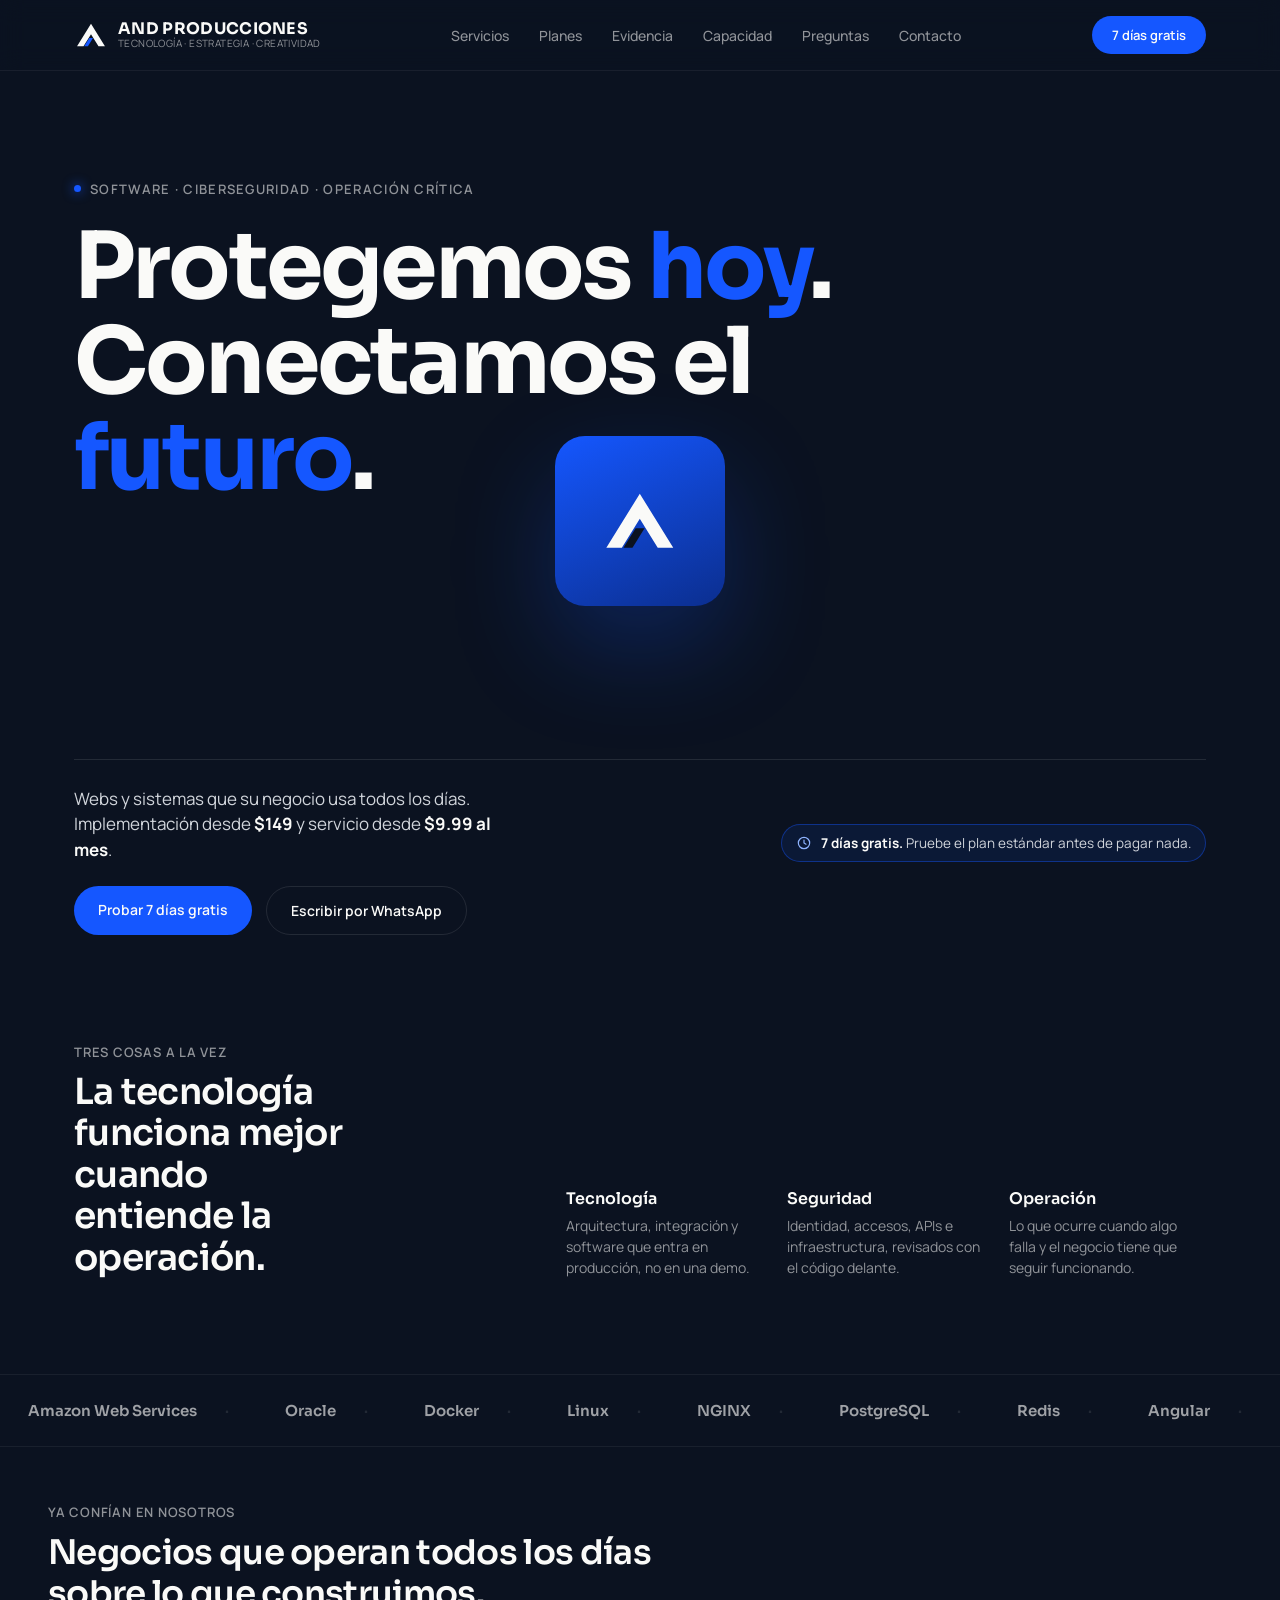
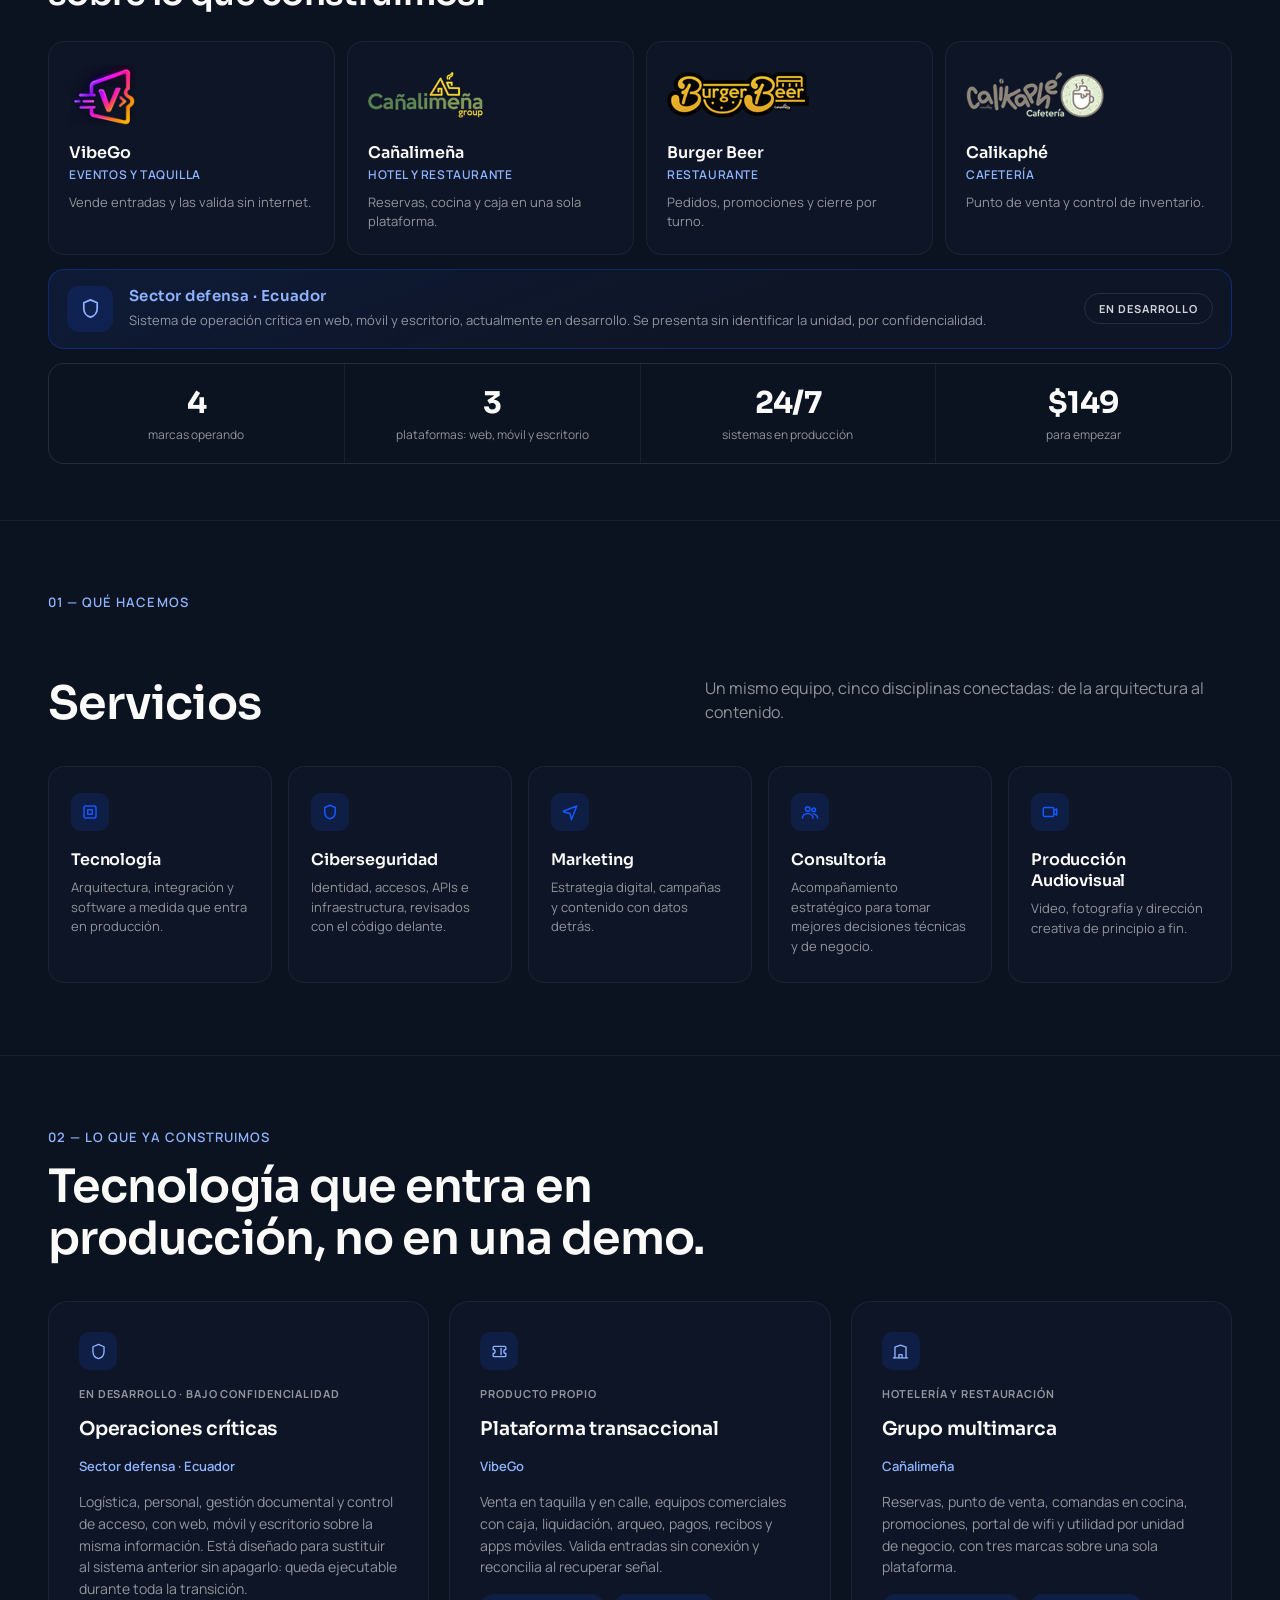
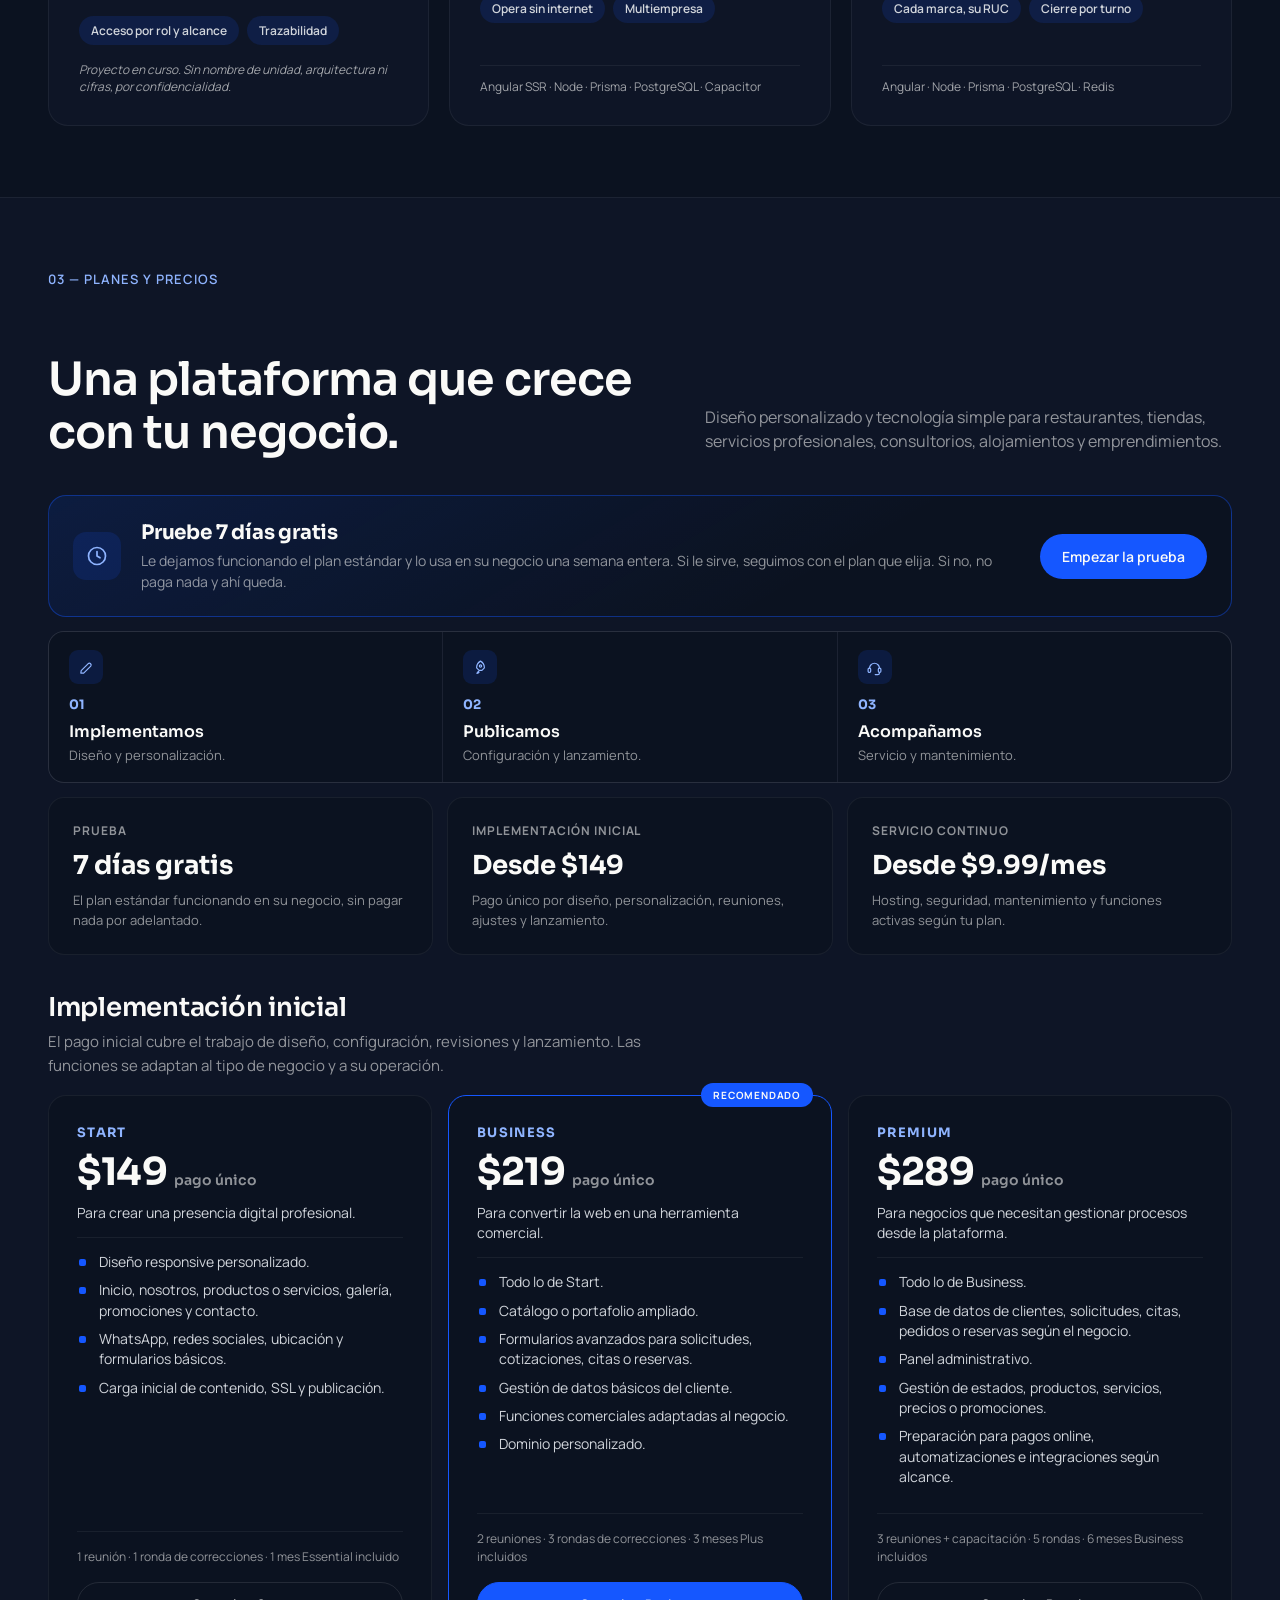
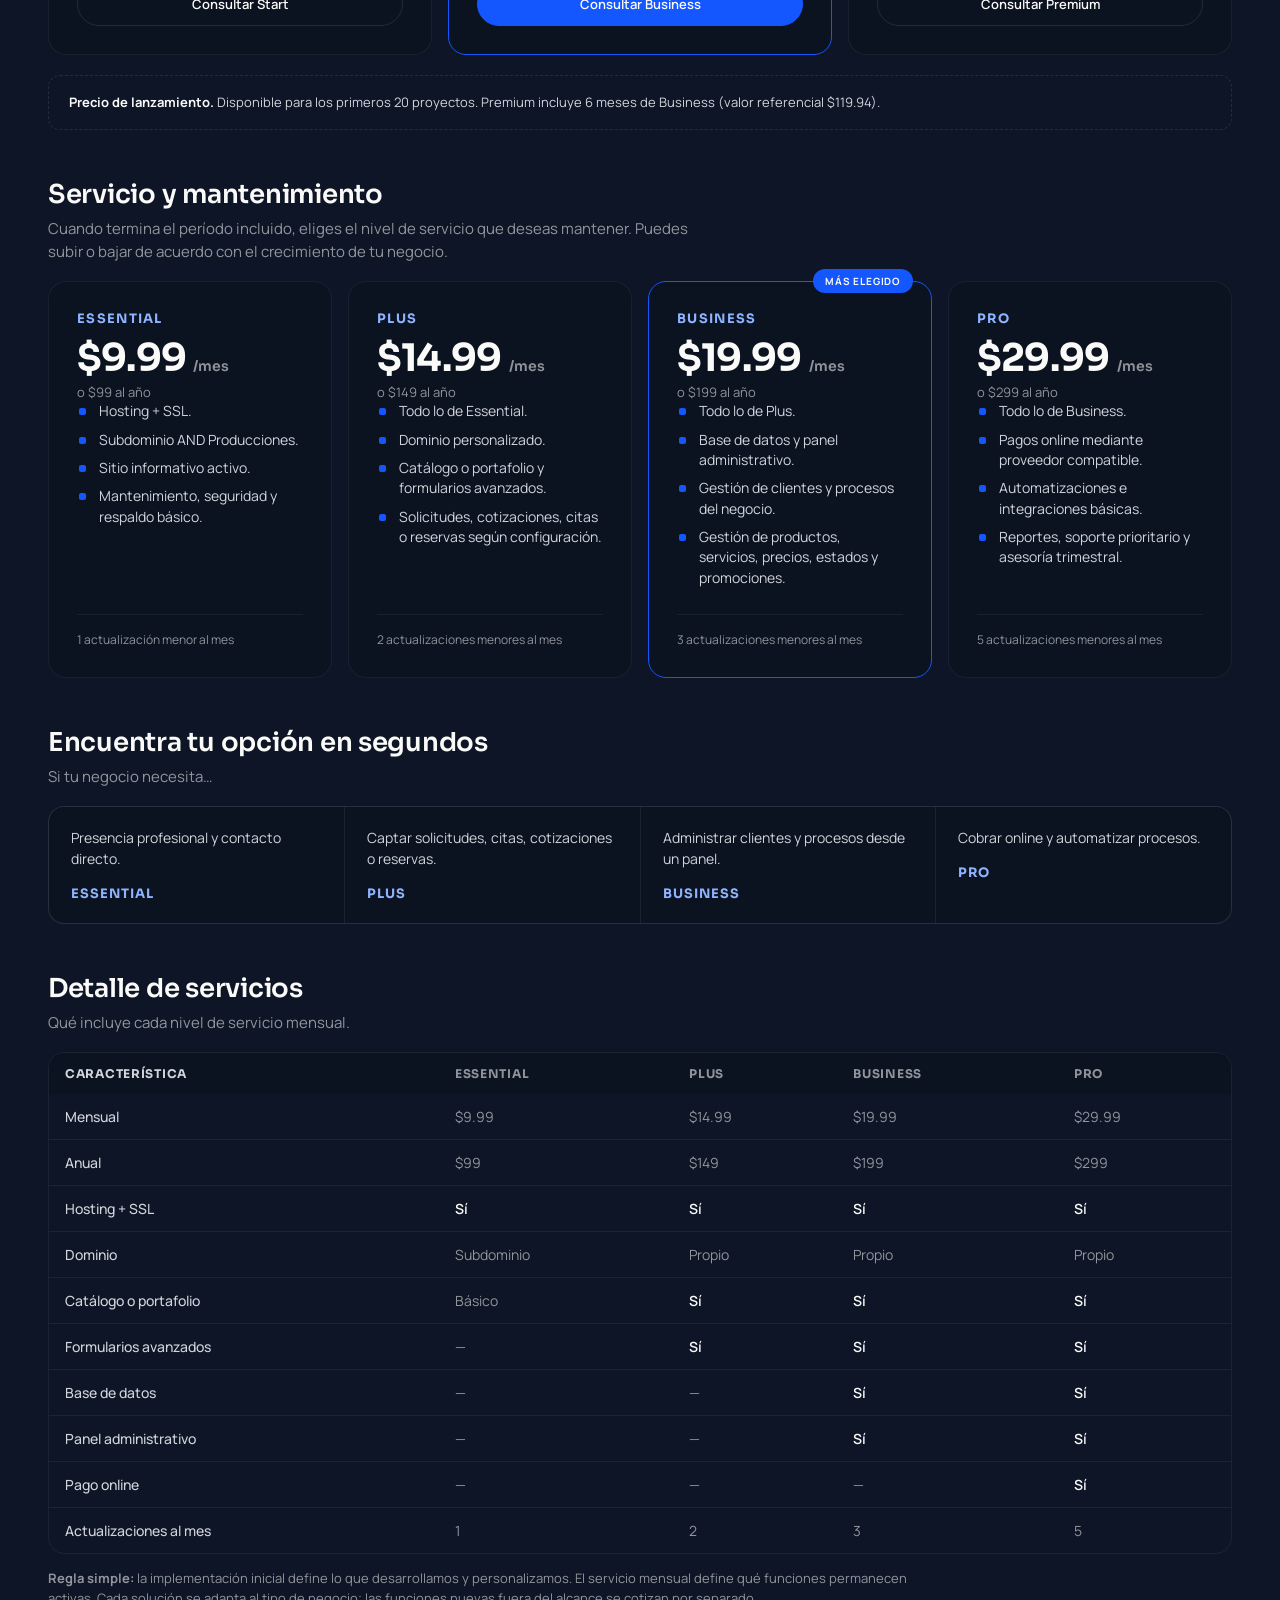
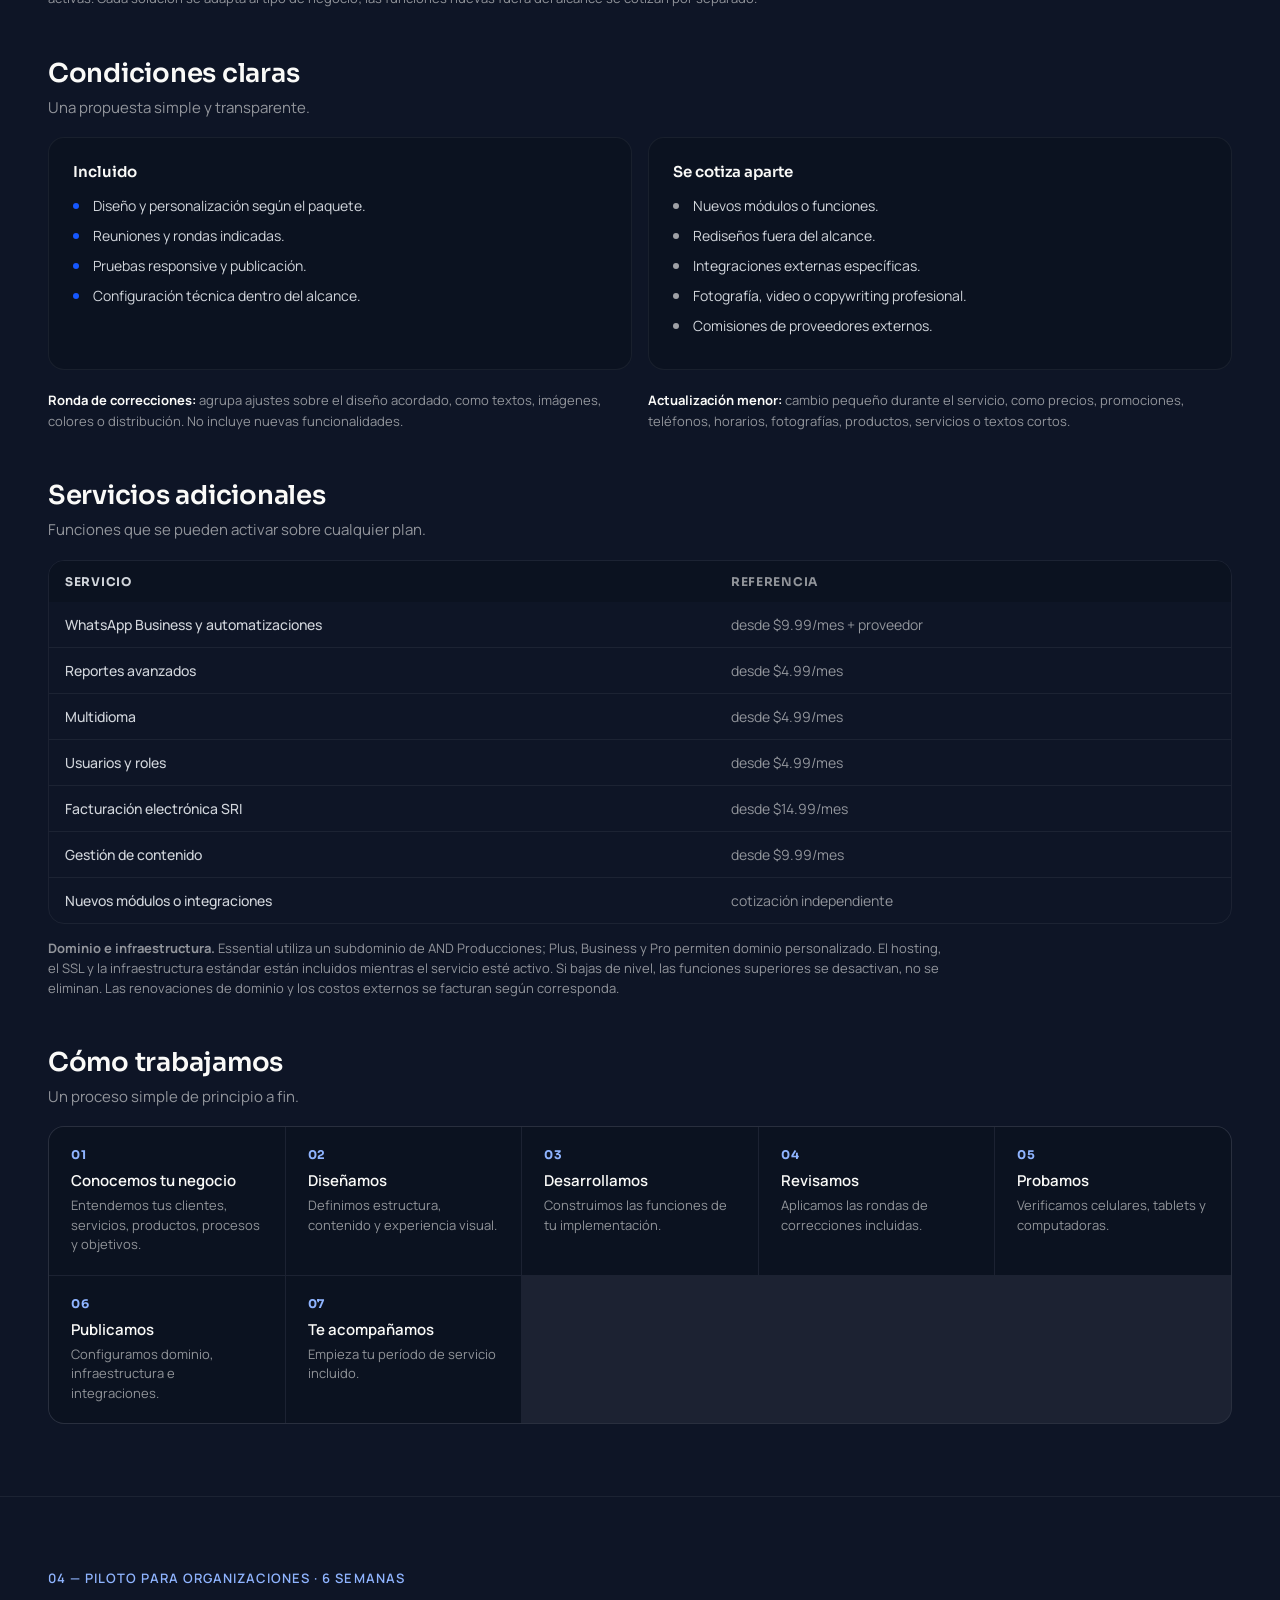
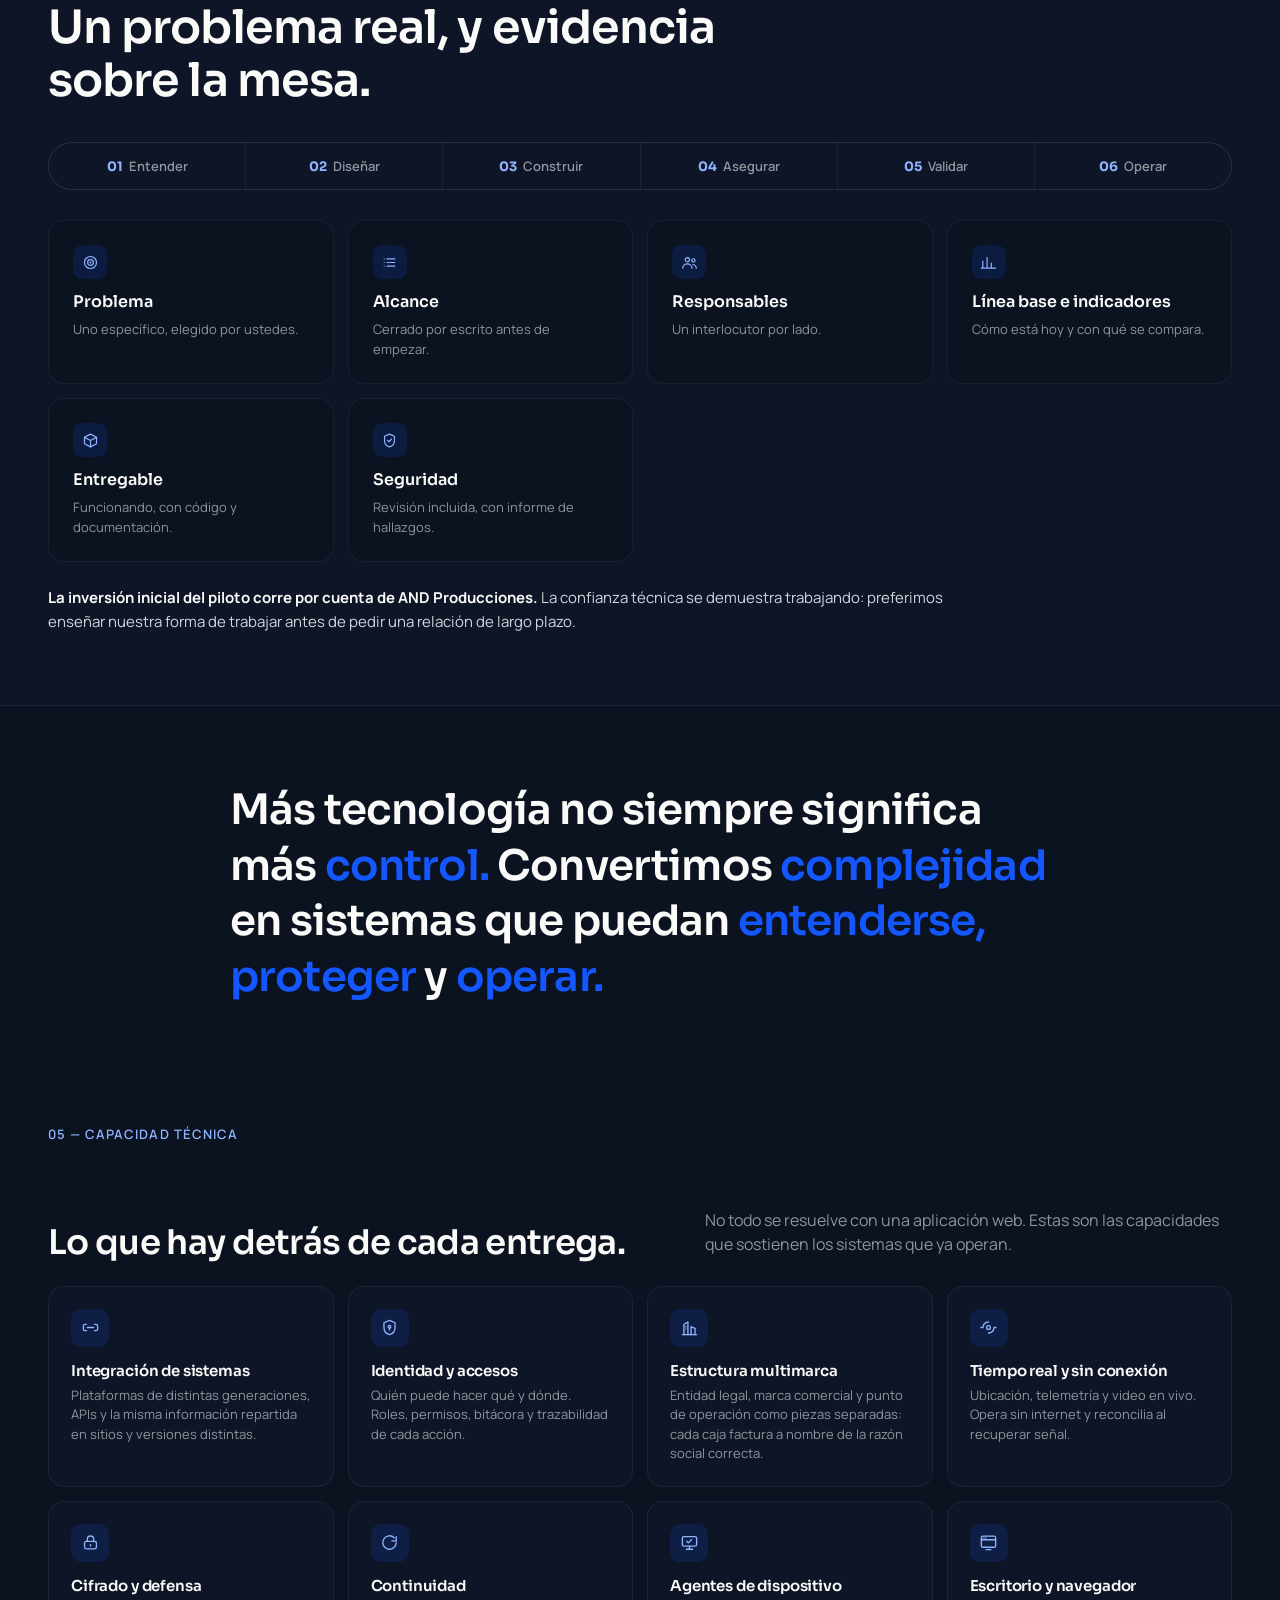
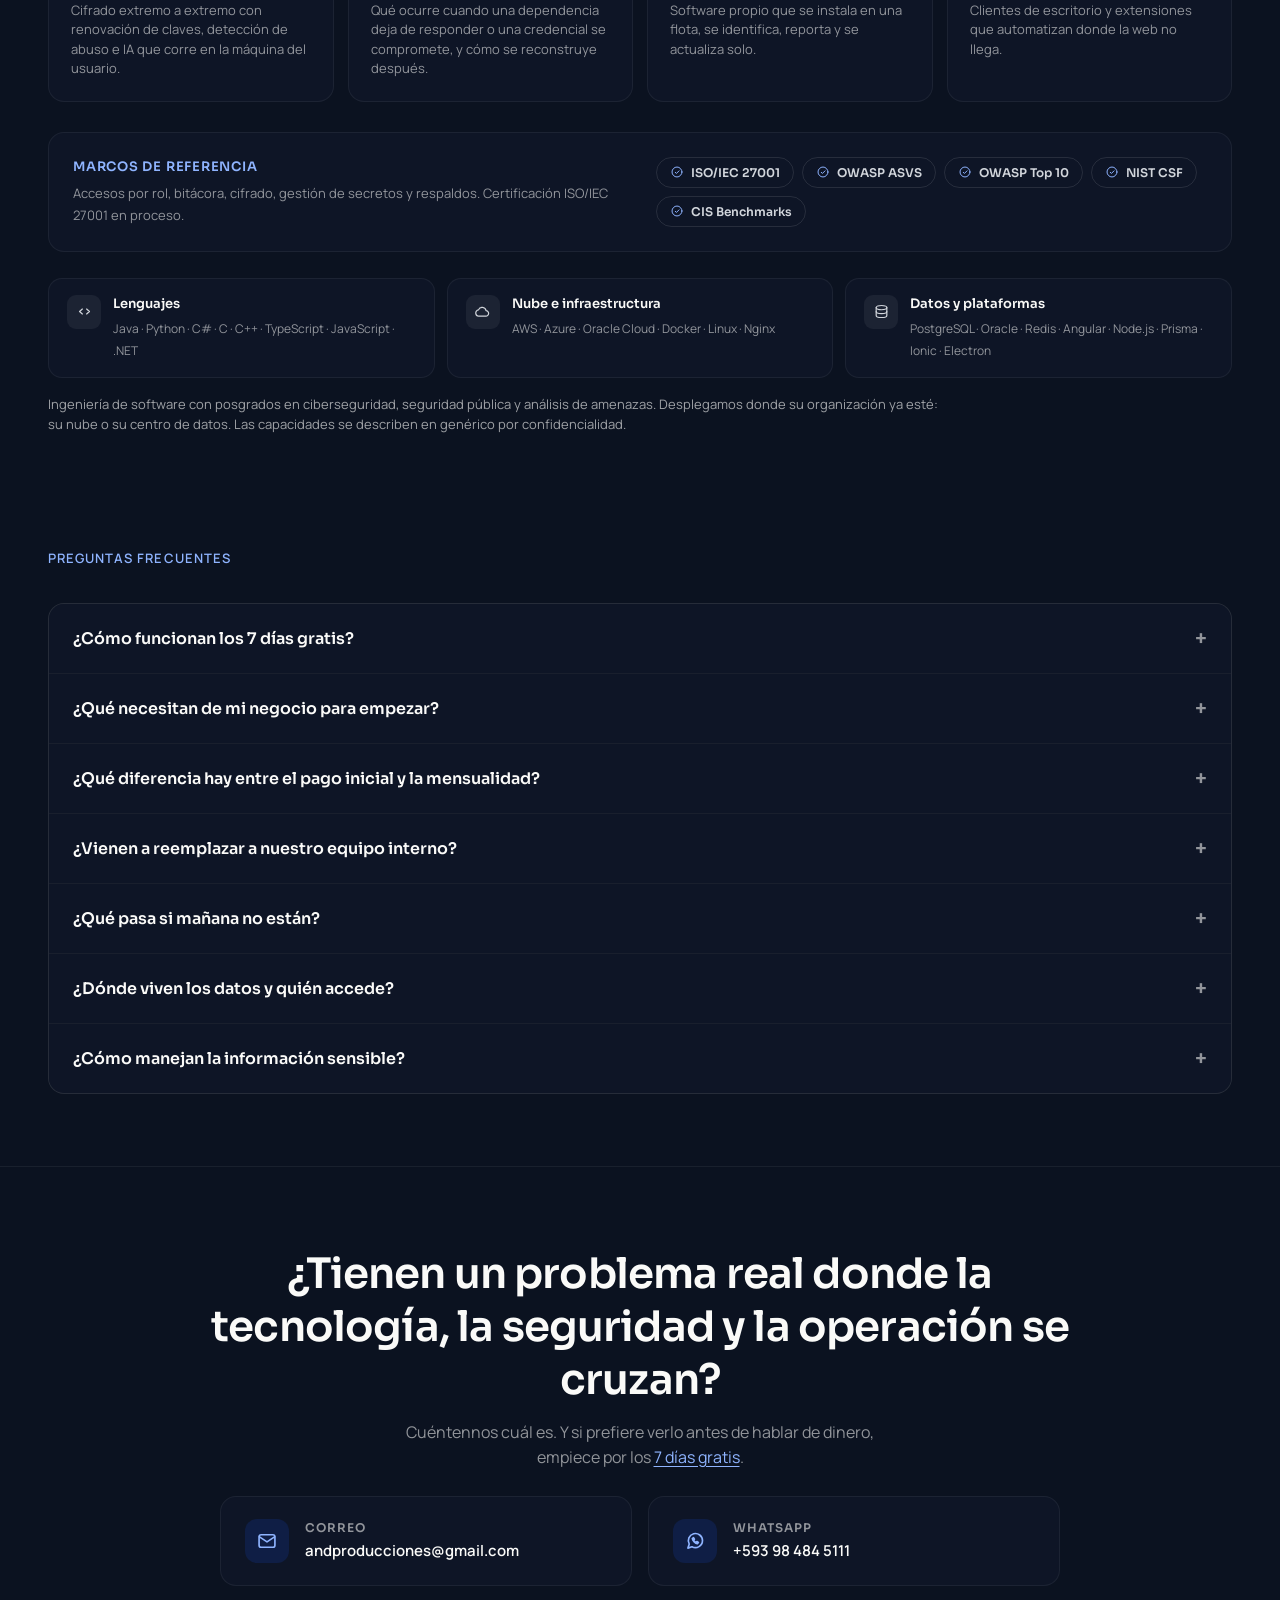
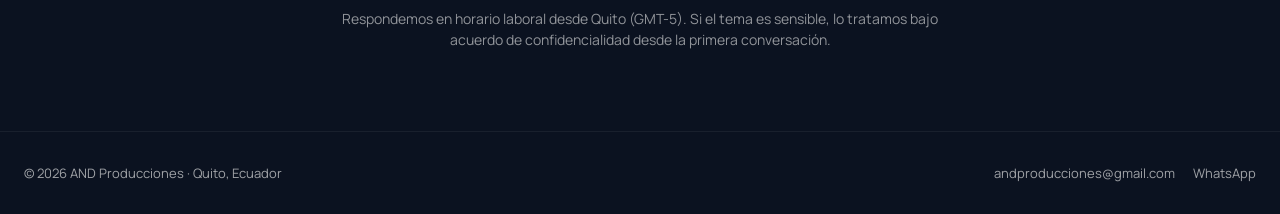
==== commit f66debec: "Añadir la prueba gratuita de 7 días El plan estándar funcionando en el negocio una semana, sin pago " ====
--- a/index.html
+++ b/index.html
@@ -4,7 +4,7 @@
 <meta charset="UTF-8">
 <meta name="viewport" content="width=device-width, initial-scale=1, viewport-fit=cover">
 <title>AND Producciones — Software, ciberseguridad y operación crítica</title>
-<meta name="description" content="Soluciones web para negocios desde $149, y software, ciberseguridad y operación crítica para organizaciones donde los sistemas son parte directa de la operación.">
+<meta name="description" content="Pruebe 7 días gratis. Soluciones web para negocios desde $149, y software y ciberseguridad para organizaciones donde los sistemas son parte de la operación.">
 <link rel="canonical" href="https://andproducciones.com/">
 <meta name="theme-color" content="#0B1220">
 <meta name="author" content="AND Producciones">
@@ -21,14 +21,14 @@
 <meta property="og:site_name" content="AND Producciones">
 <meta property="og:locale" content="es_EC">
 <meta property="og:title" content="AND Producciones — Software, ciberseguridad y operación crítica">
-<meta property="og:description" content="Soluciones web para negocios desde $149. Y software, ciberseguridad y operación crítica para organizaciones donde los sistemas son parte de la operación.">
+<meta property="og:description" content="Pruebe 7 días gratis. Soluciones web para negocios desde $149, con hosting, seguridad y mantenimiento incluidos.">
 <meta property="og:image" content="https://andproducciones.com/assets/og-image.jpg">
 <meta property="og:image:width" content="1200">
 <meta property="og:image:height" content="630">
 <meta property="og:image:alt" content="AND Producciones — Protegemos hoy. Conectamos el futuro.">
 <meta name="twitter:card" content="summary_large_image">
 <meta name="twitter:title" content="AND Producciones — Software, ciberseguridad y operación crítica">
-<meta name="twitter:description" content="Soluciones web para negocios desde $149. Y software, ciberseguridad y operación crítica para organizaciones donde los sistemas son parte de la operación.">
+<meta name="twitter:description" content="Pruebe 7 días gratis. Soluciones web para negocios desde $149, con hosting, seguridad y mantenimiento incluidos.">
 <meta name="twitter:image" content="https://andproducciones.com/assets/og-image.jpg">
 <!-- Tipografía servida desde nuestro propio dominio: sin peticiones a terceros. -->
 <link rel="preload" href="/fonts/manrope-400-latin.woff2" as="font" type="font/woff2" crossorigin>
@@ -481,6 +481,29 @@
   .piloto-ic{width:34px;height:34px;border-radius:9px;background:var(--cobalto-soft);display:flex;align-items:center;justify-content:center;margin-bottom:12px;}
   .piloto-ic svg{width:17px;height:17px;stroke:var(--cobalto-txt);}
 
+  /* Prueba gratuita: es el gancho comercial, así que se distingue del resto
+     sin romper la paleta. */
+  .hero-prueba{display:inline-flex;align-items:center;gap:9px;margin-top:14px;padding:9px 14px;border:1px solid rgba(21,87,255,.42);background:rgba(21,87,255,.1);border-radius:100px;}
+  .hero-prueba svg{width:16px;height:16px;stroke:var(--cobalto-txt);flex-shrink:0;}
+  .hero-prueba span{font-size:13.5px;color:var(--plata);line-height:1.35;}
+  .hero-prueba b{color:var(--blanco);font-weight:700;}
+
+  .prueba-franja{display:flex;align-items:center;gap:clamp(14px,2vw,20px);flex-wrap:wrap;background:linear-gradient(150deg,rgba(21,87,255,.14),transparent 65%),var(--midnight);border:1px solid rgba(21,87,255,.42);border-radius:18px;padding:clamp(18px,2.6vw,24px);margin-bottom:14px;scroll-margin-top:84px;}
+  .prueba-ic{width:48px;height:48px;border-radius:13px;background:var(--cobalto-soft);display:flex;align-items:center;justify-content:center;flex-shrink:0;}
+  .prueba-ic svg{width:24px;height:24px;stroke:var(--cobalto-txt);}
+  .prueba-txt{flex:1 1 320px;min-width:0;}
+  .prueba-txt b{display:block;font-family:'Sora',sans-serif;font-size:clamp(17px,2.2vw,20px);font-weight:700;letter-spacing:-0.01em;margin-bottom:5px;}
+  .prueba-txt p{font-size:14px;color:var(--muted);line-height:1.5;}
+  .prueba-cta{flex-shrink:0;background:var(--cobalto);color:var(--blanco);padding:13px 22px;border-radius:100px;font-size:14px;font-weight:600;white-space:nowrap;transition:background .2s,transform .2s;}
+  .prueba-cta:hover{background:#3a6bff;transform:translateY(-2px);}
+  @media (max-width:560px){
+    .prueba-cta{width:100%;text-align:center;}
+    .hero-prueba{width:100%;}
+  }
+
+  .enlace-suave{color:var(--cobalto-txt);text-decoration:underline;text-underline-offset:3px;}
+  .enlace-suave:hover{color:var(--blanco);}
+
   /* Contacto */
   .contacto-section{padding:clamp(46px,6.5vw,80px) clamp(18px,5vw,24px);text-align:center;border-top:1px solid var(--line-2);}
   .contacto-section h2{font-size:clamp(27px,3.8vw,42px);font-weight:600;letter-spacing:-0.02em;margin-bottom:14px;max-width:860px;margin-left:auto;margin-right:auto;}
@@ -520,7 +543,7 @@
       <a href="#faq">Preguntas</a>
       <a href="#contacto">Contacto</a>
     </div>
-    <a href="#contacto" class="nav-cta">Evaluar un piloto</a>
+    <a href="#prueba" class="nav-cta">7 días gratis</a>
     <button class="nav-toggle" id="navToggle" aria-expanded="false" aria-controls="navPanel" aria-label="Abrir menú de navegación">
       <span></span>
     </button>
@@ -533,7 +556,7 @@
       <li><a href="#capacidad">Capacidad</a></li>
       <li><a href="#faq">Preguntas</a></li>
       <li><a href="#contacto">Contacto</a></li>
-      <li><a href="#contacto" class="panel-cta">Evaluar un piloto</a></li>
+      <li><a href="#prueba" class="panel-cta">Probar 7 días gratis</a></li>
     </ul>
   </div>
 </header>
@@ -555,8 +578,9 @@
       </div>
       <div class="hero-sub">
         <p>Webs y sistemas que su negocio usa todos los días. Implementación desde <b>$149</b> y servicio desde <b>$9.99 al mes</b>.</p>
+          <div class="hero-prueba"><svg aria-hidden="true" focusable="false" viewBox="0 0 24 24" fill="none" stroke-width="1.8" stroke-linecap="round" stroke-linejoin="round"><circle cx="12" cy="12" r="8.5"/><path d="M12 7.5V12l3 1.8"/></svg><span><b>7 días gratis.</b> Pruebe el plan estándar antes de pagar nada.</span></div>
         <div class="hero-ctas">
-          <a href="#planes" class="btn-primary">Ver planes desde $149</a>
+          <a href="#prueba" class="btn-primary">Probar 7 días gratis</a>
           <a href="https://wa.me/593984845111?text=Hola%2C%20AND%20Producciones.%20Quiero%20una%20web%20para%20mi%20negocio." class="btn-ghost" target="_blank" rel="noopener">Escribir por WhatsApp</a>
         </div>
       </div>
@@ -716,6 +740,17 @@
       <p>Diseño personalizado y tecnología simple para restaurantes, tiendas, servicios profesionales, consultorios, alojamientos y emprendimientos.</p>
     </div>
 
+    <div class="prueba-franja reveal" id="prueba">
+      <div class="prueba-ic">
+        <svg aria-hidden="true" focusable="false" viewBox="0 0 24 24" fill="none" stroke-width="1.7" stroke-linecap="round" stroke-linejoin="round"><circle cx="12" cy="12" r="8.5"/><path d="M12 7.5V12l3 1.8"/></svg>
+      </div>
+      <div class="prueba-txt">
+        <b>Pruebe 7 días gratis</b>
+        <p>Le dejamos funcionando el plan estándar y lo usa en su negocio una semana entera. Si le sirve, seguimos con el plan que elija. Si no, no paga nada y ahí queda.</p>
+      </div>
+      <a class="prueba-cta" href="https://wa.me/593984845111?text=Hola%2C%20AND%20Producciones.%20Quiero%20probar%207%20d%C3%ADas%20gratis." target="_blank" rel="noopener">Empezar la prueba</a>
+    </div>
+
     <div class="tres-pasos reveal">
       <div class="paso"><div class="paso-ic"><svg aria-hidden="true" focusable="false" viewBox="0 0 24 24" fill="none" stroke-width="1.7" stroke-linecap="round" stroke-linejoin="round"><path d="M4 20h4l10-10a2.5 2.5 0 0 0-3.5-3.5L4.5 16.5z"/></svg></div><b>01</b><h3>Implementamos</h3><p>Diseño y personalización.</p></div>
       <div class="paso"><div class="paso-ic"><svg aria-hidden="true" focusable="false" viewBox="0 0 24 24" fill="none" stroke-width="1.7" stroke-linecap="round" stroke-linejoin="round"><path d="M12 3c3.5 2 5.5 5.5 5.5 9.5L14 16h-4l-3.5-3.5C6.5 8.5 8.5 5 12 3z"/><circle cx="12" cy="10" r="1.6"/><path d="M9 17.5c-1.5 1-2 3-2 3s2-.5 3-2"/></svg></div><b>02</b><h3>Publicamos</h3><p>Configuración y lanzamiento.</p></div>
@@ -723,6 +758,11 @@
     </div>
 
     <div class="resumen-precios reveal">
+      <div class="resumen-card">
+        <span class="et">Prueba</span>
+        <span class="cifra">7 días gratis</span>
+        <p>El plan estándar funcionando en su negocio, sin pagar nada por adelantado.</p>
+      </div>
       <div class="resumen-card">
         <span class="et">Implementación inicial</span>
         <span class="cifra">Desde $149</span>
@@ -1078,6 +1118,10 @@
       <div class="section-num">Preguntas frecuentes</div>
     </div>
     <div class="faq-list reveal">
+      <details>
+        <summary>¿Cómo funcionan los 7 días gratis?</summary>
+        <div class="faq-a">Le dejamos funcionando el plan estándar con su nombre, sus productos o servicios y sus datos de contacto, y lo usa en su negocio una semana completa. No se paga nada por adelantado ni hace falta tarjeta. Al terminar, si quiere continuar elegimos juntos el plan de implementación y el nivel de servicio; si no, no hay ningún compromiso.</div>
+      </details>
       <details>
         <summary>¿Qué necesitan de mi negocio para empezar?</summary>
         <div class="faq-a">Nombre comercial, logotipo e identidad visual si existe; descripción del negocio y su propuesta de valor; productos o servicios principales con precios y promociones; fotografías, contenido y datos de contacto; los procesos que quiera digitalizar (solicitudes, citas, reservas, pedidos o cotizaciones); WhatsApp, correo, redes sociales y ubicación; y los accesos necesarios para dominio, pagos u otros servicios contratados.</div>
@@ -1108,7 +1152,7 @@
 
 <section class="contacto-section reveal" id="contacto">
   <h2>¿Tienen un problema real donde la tecnología, la seguridad y la operación se cruzan?</h2>
-  <p class="lead">Cuéntennos cuál es. Si podemos ayudar, lo decimos; y si no, también.</p>
+  <p class="lead">Cuéntennos cuál es. Y si prefiere verlo antes de hablar de dinero, empiece por los <a href="#prueba" class="enlace-suave">7 días gratis</a>.</p>
 
   <div class="contacto-cards">
     <a class="contacto-card" href="mailto:andproducciones@gmail.com?subject=Consulta%20desde%20andproducciones.com">
@@ -1154,6 +1198,18 @@
     "@type": "OfferCatalog",
     "name": "Soluciones web para negocios",
     "itemListElement": [
+      {
+        "@type": "Offer",
+        "name": "Prueba de 7 días",
+        "description": "Plan estándar funcionando en el negocio durante 7 días, sin costo ni compromiso.",
+        "price": "0",
+        "priceCurrency": "USD",
+        "eligibleDuration": {
+          "@type": "QuantitativeValue",
+          "value": 7,
+          "unitCode": "DAY"
+        }
+      },
       {
         "@type": "Offer",
         "name": "Start",
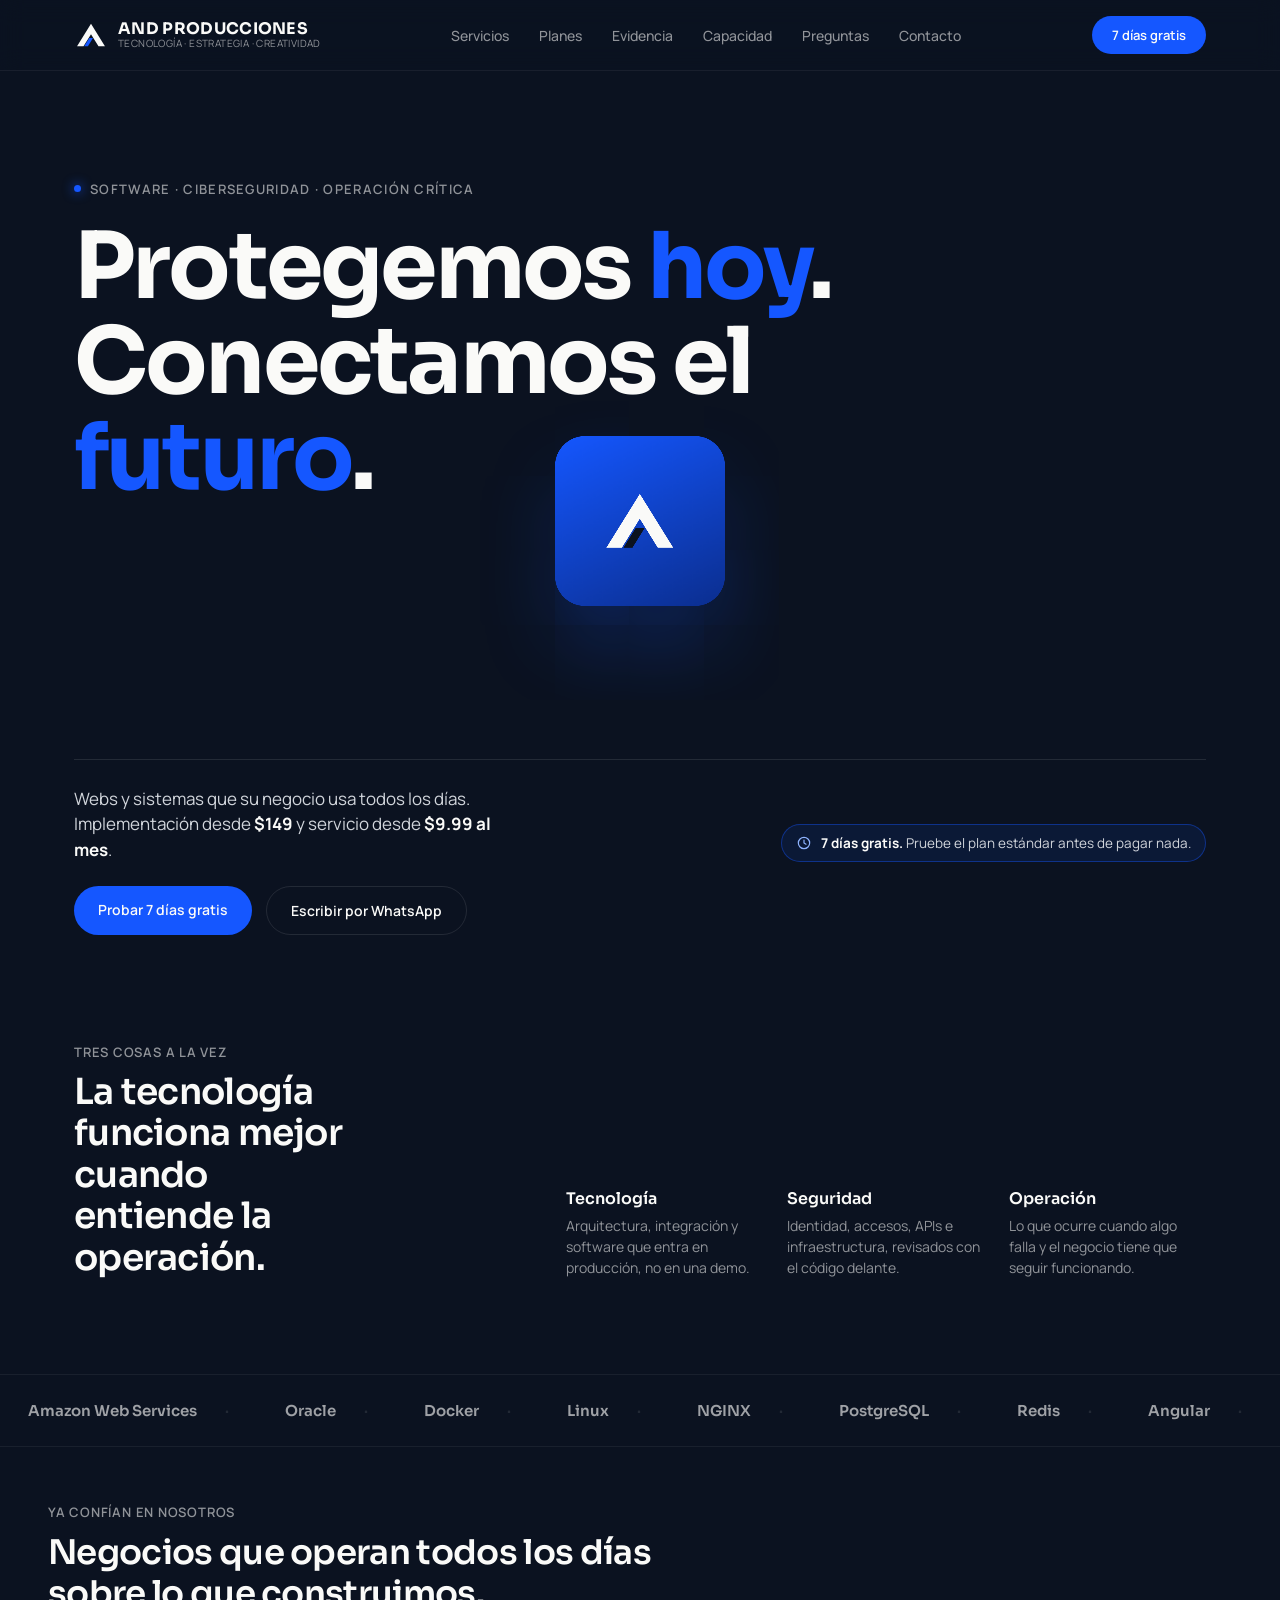
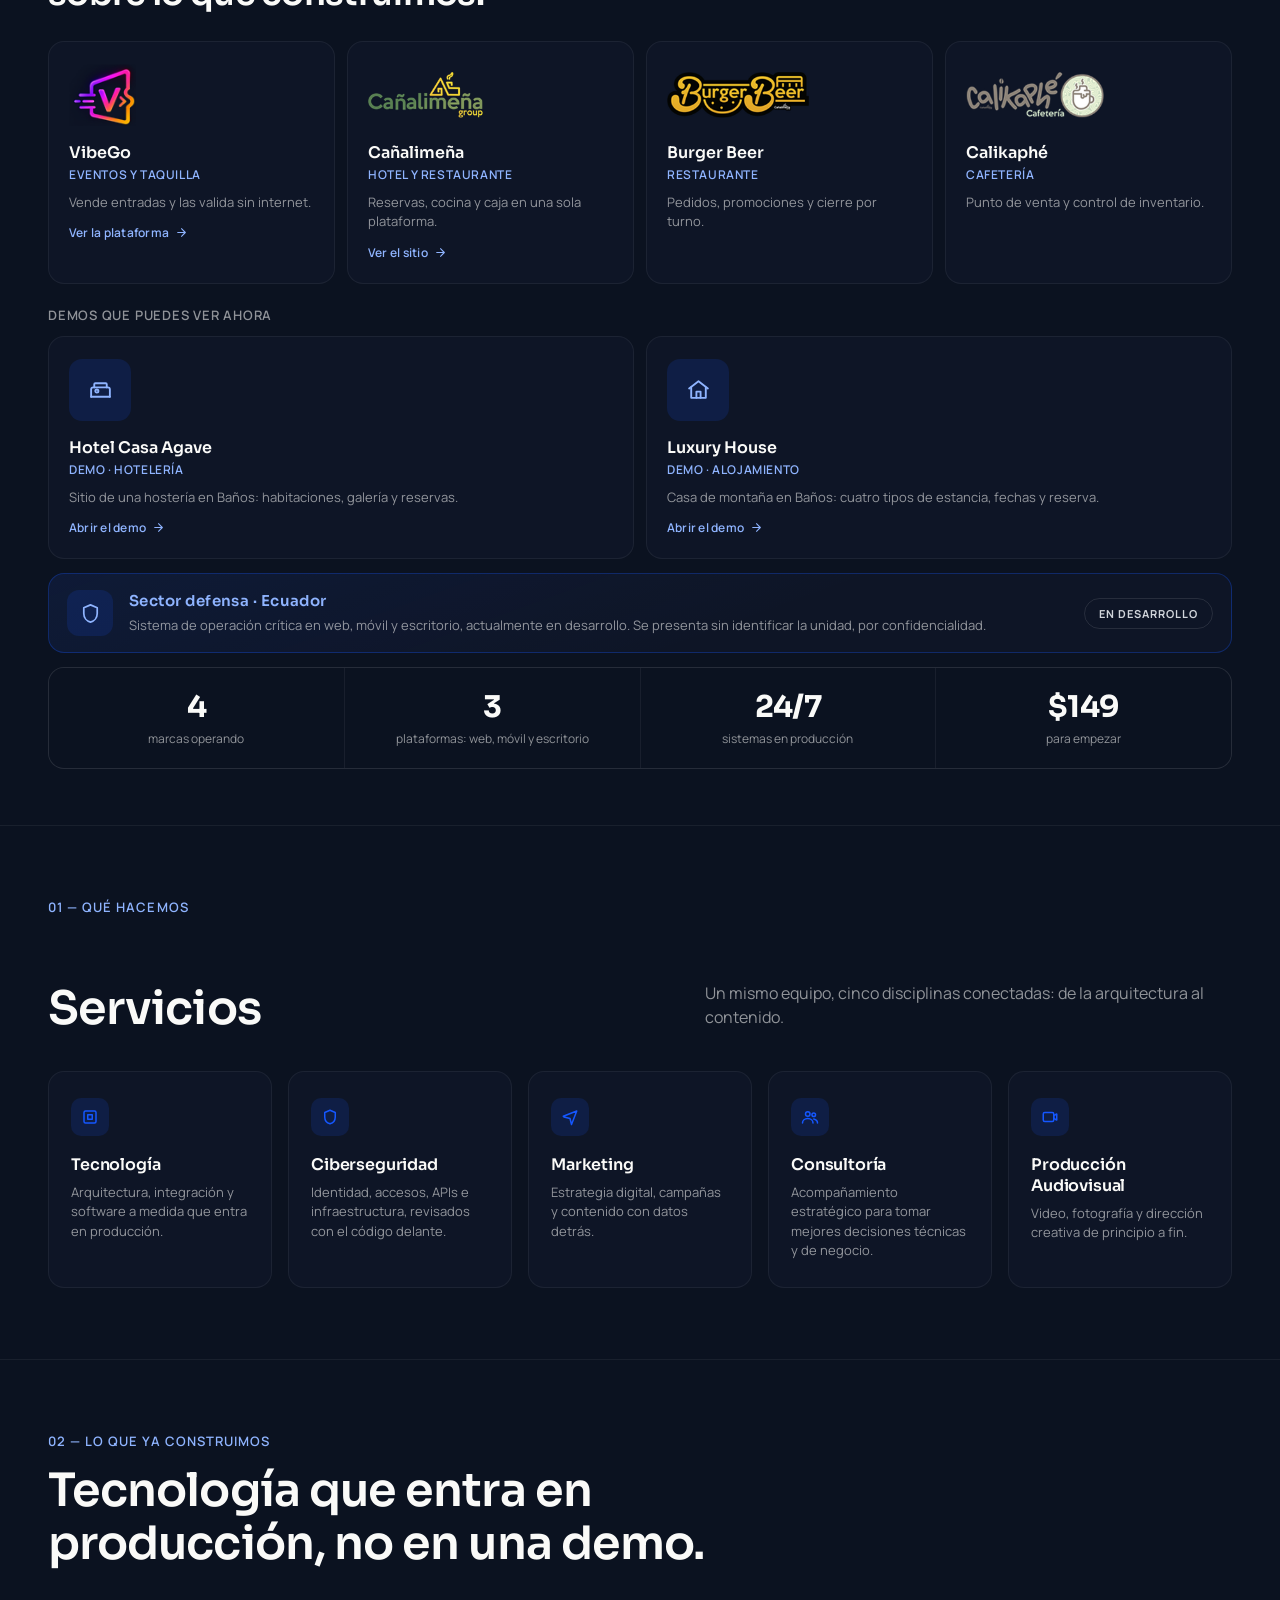
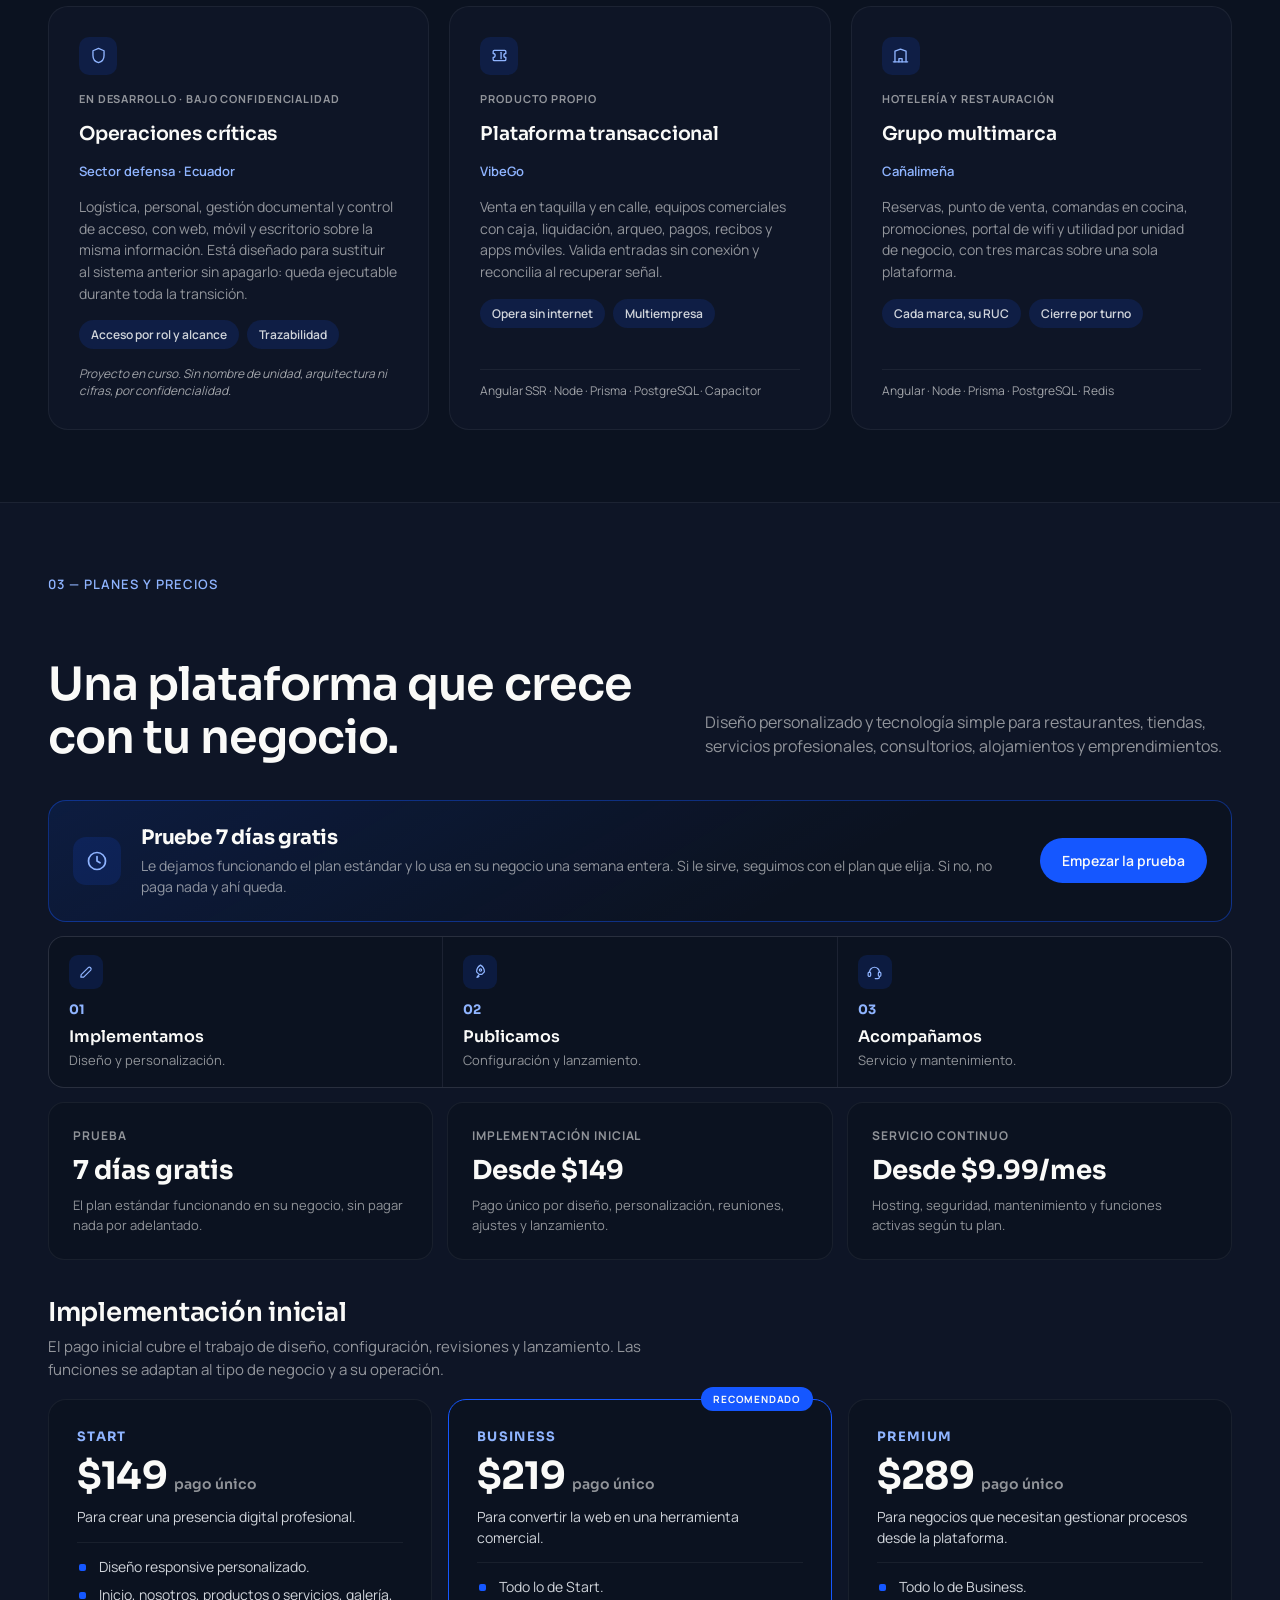
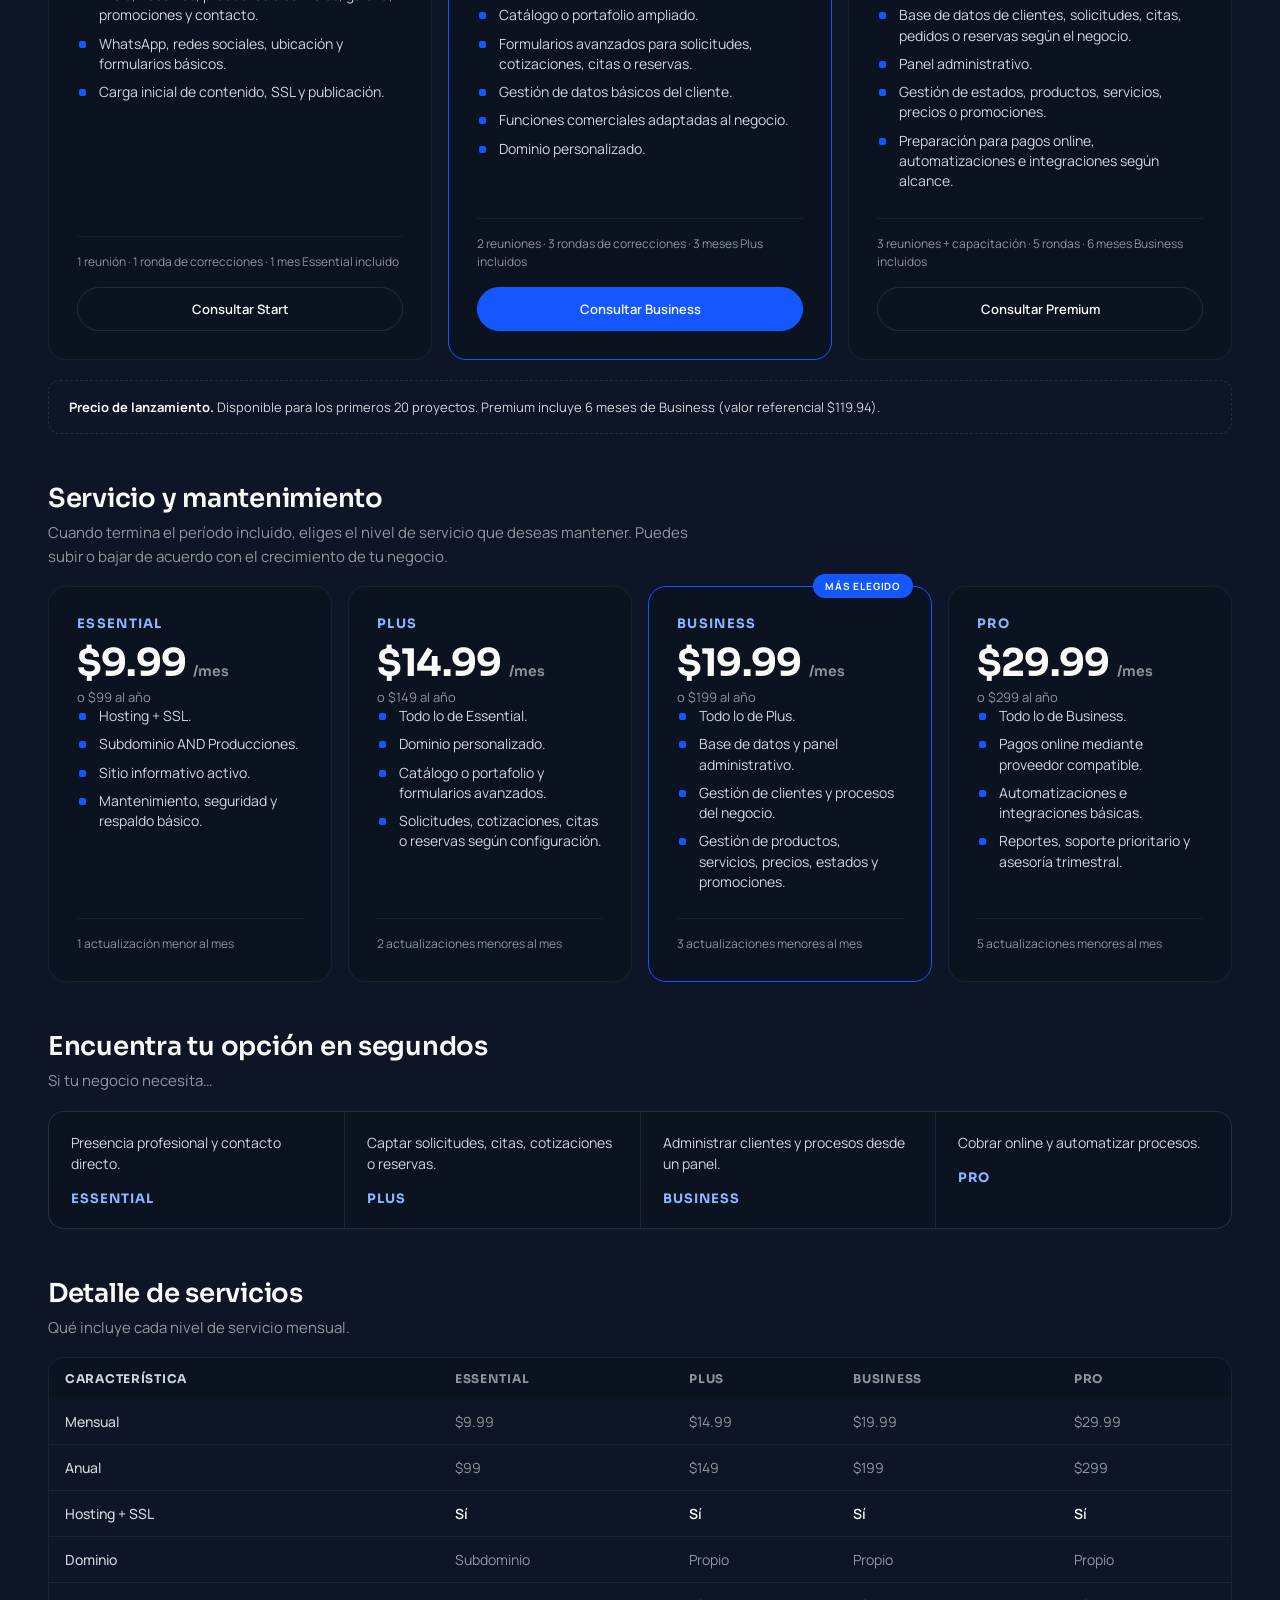
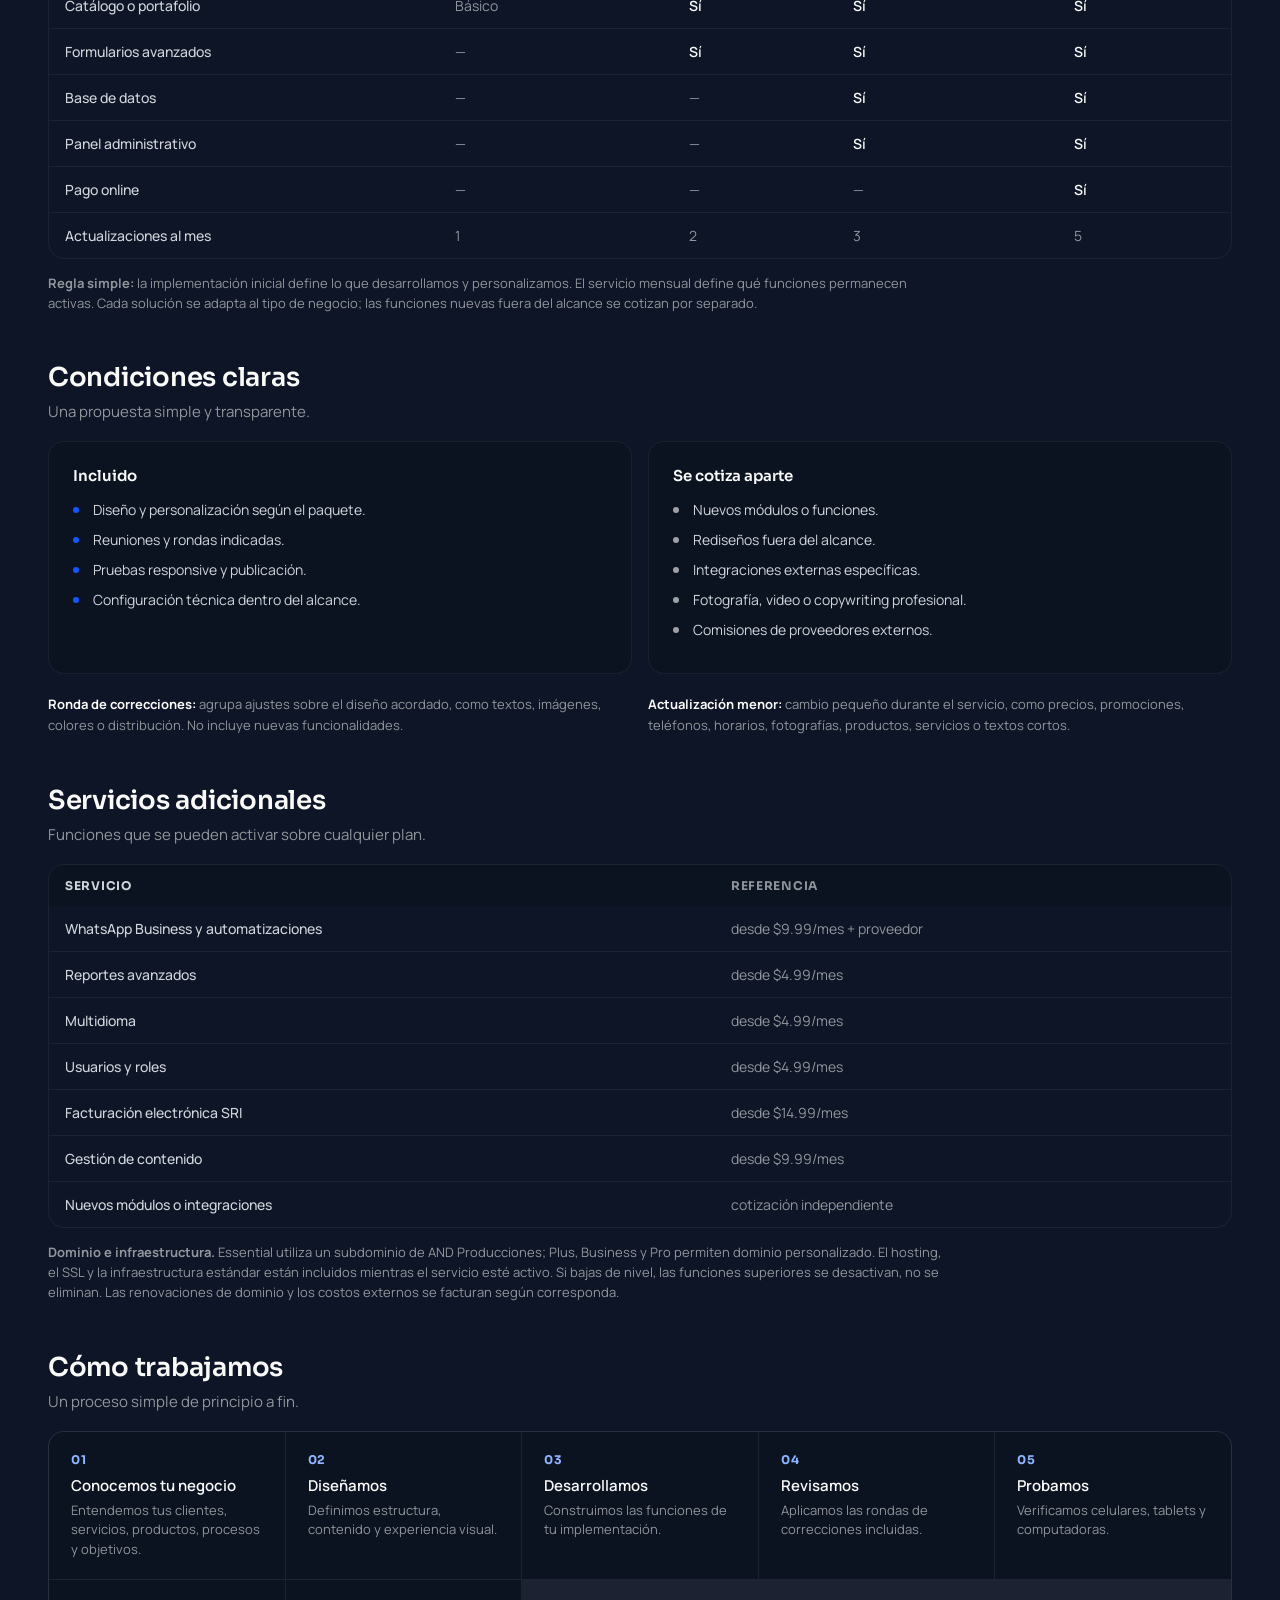
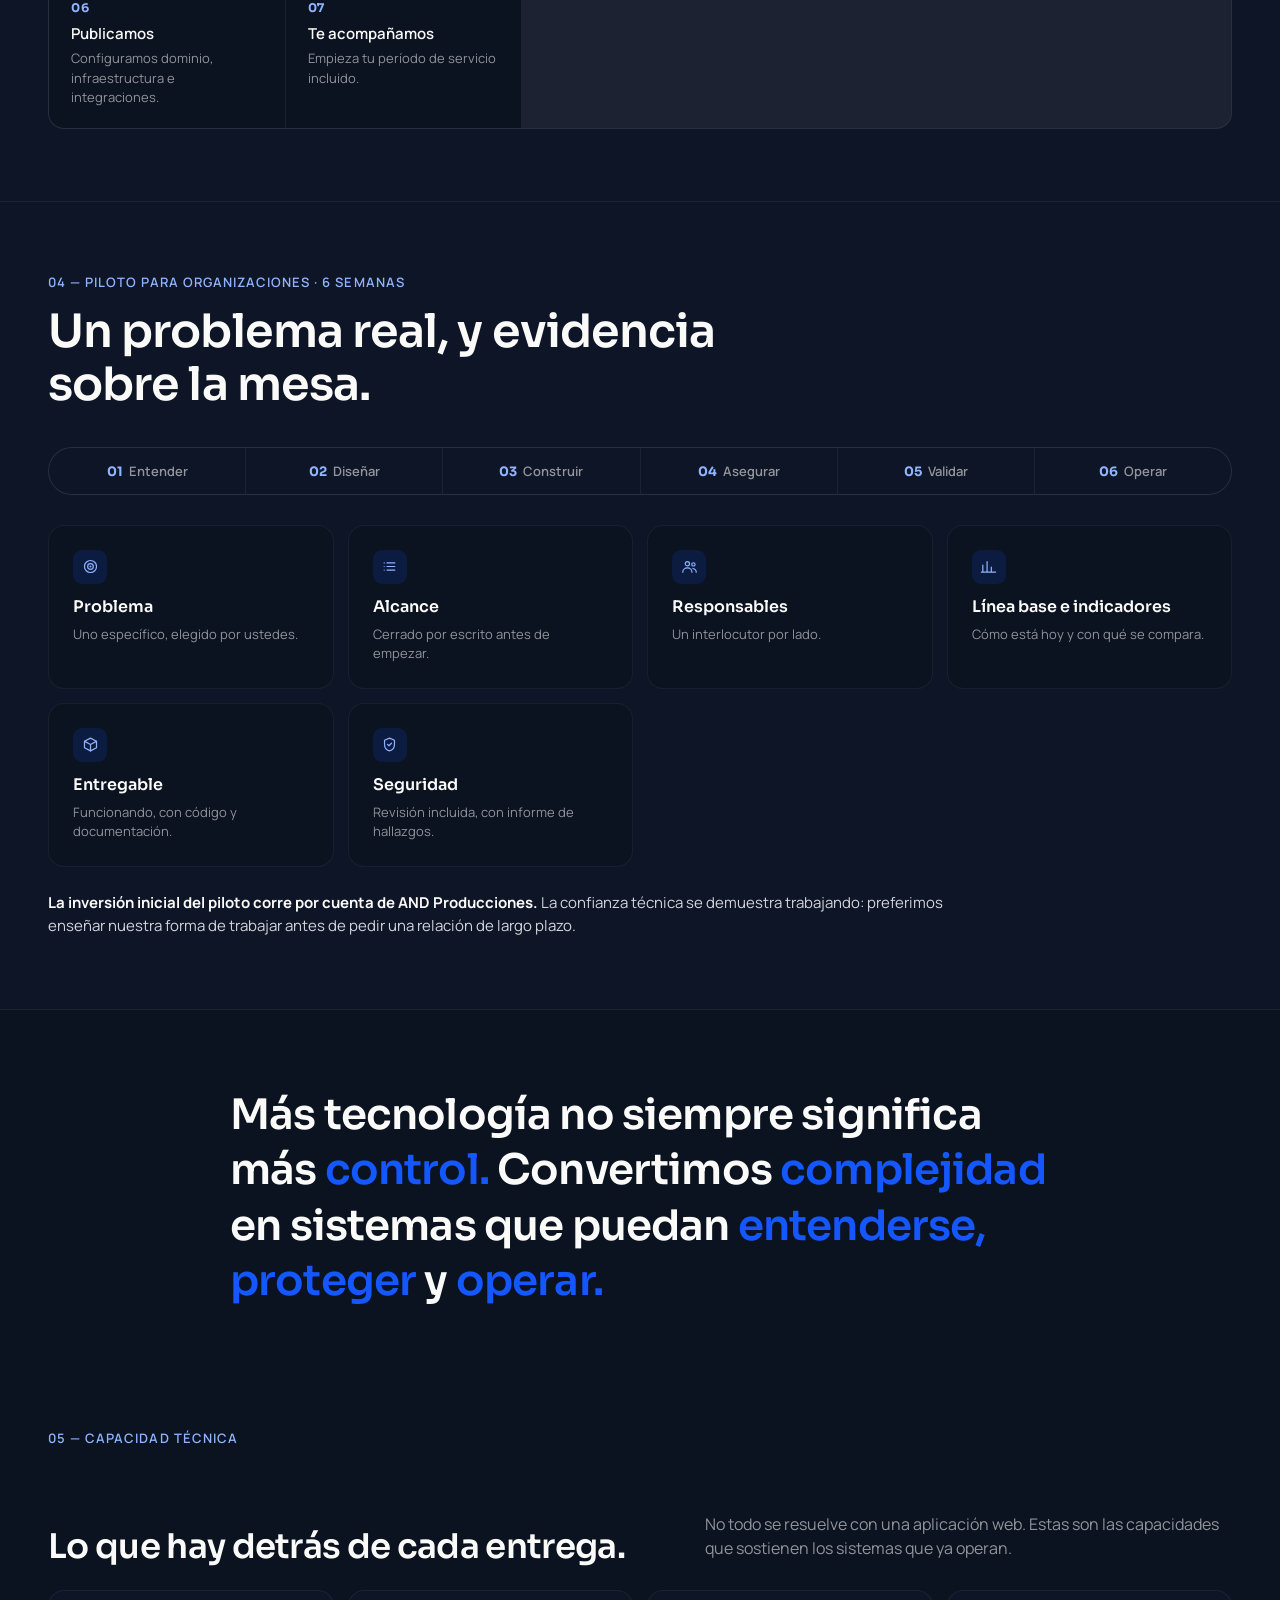
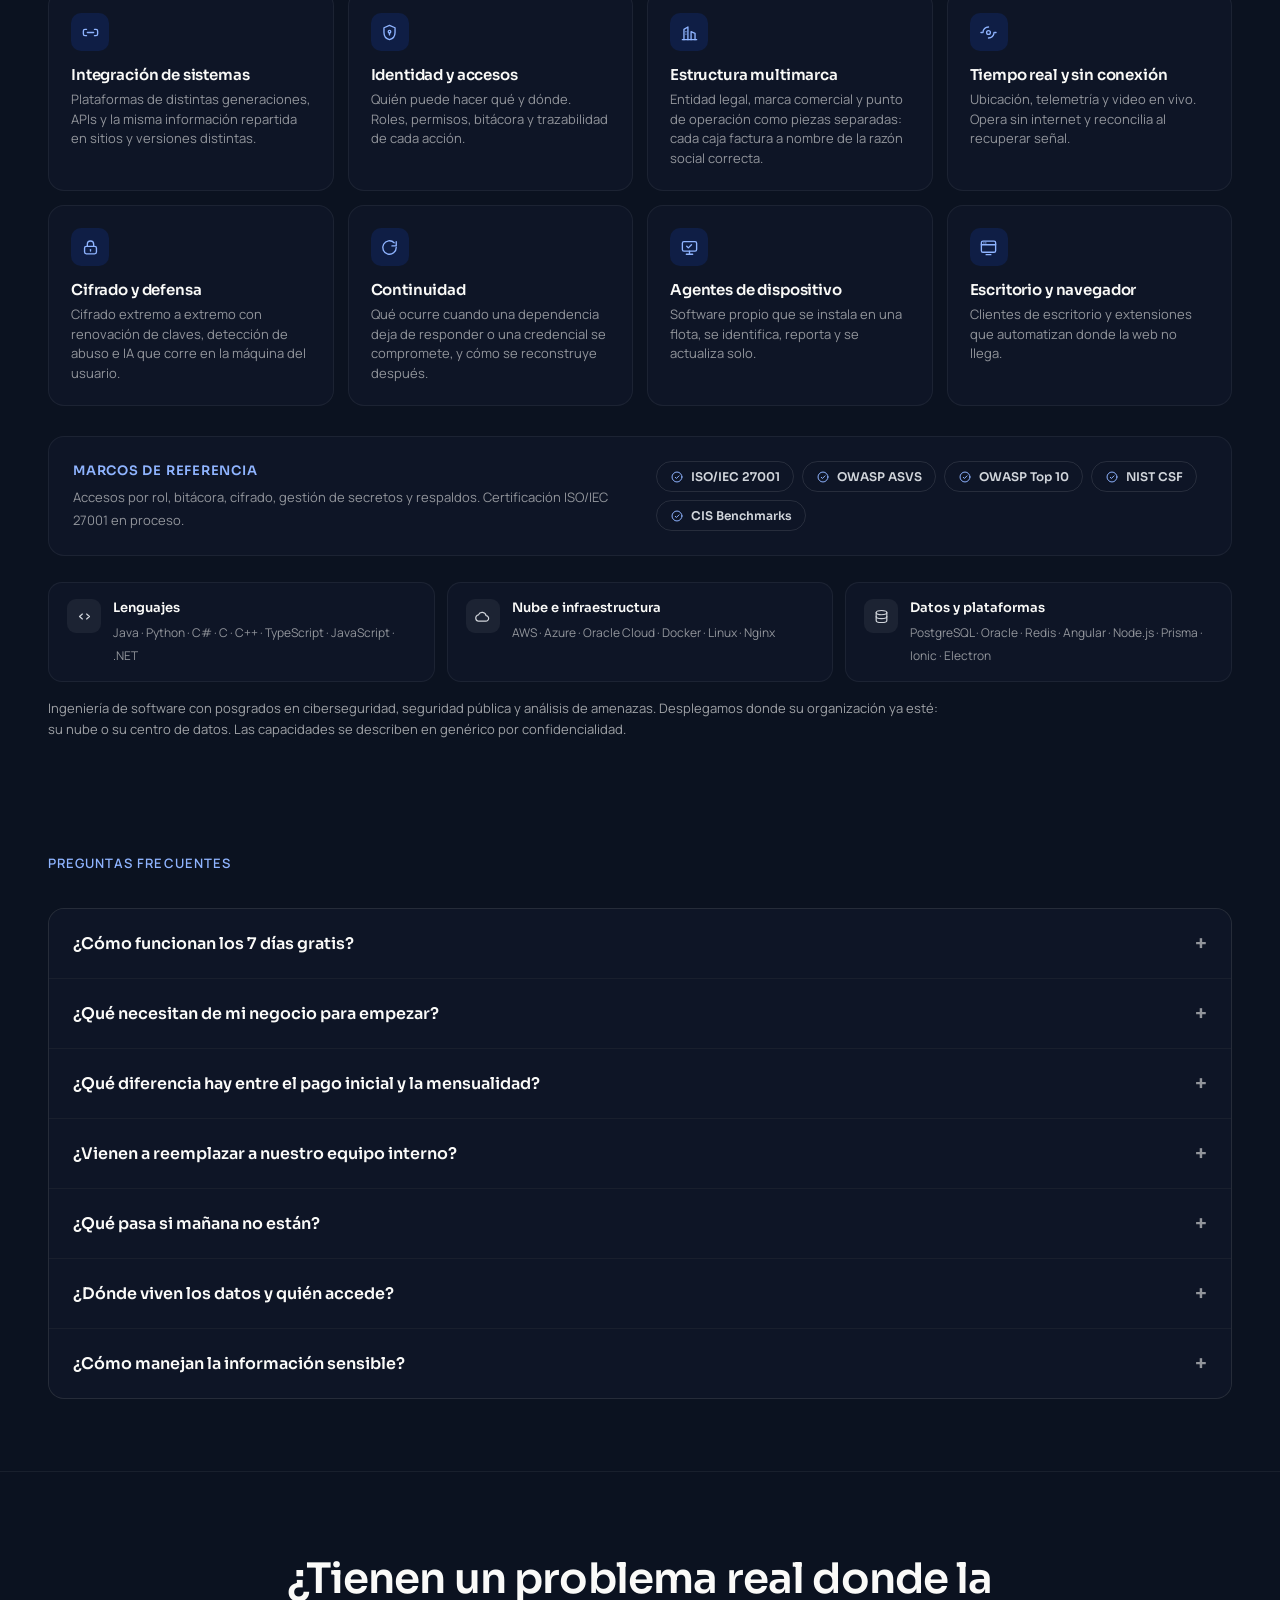
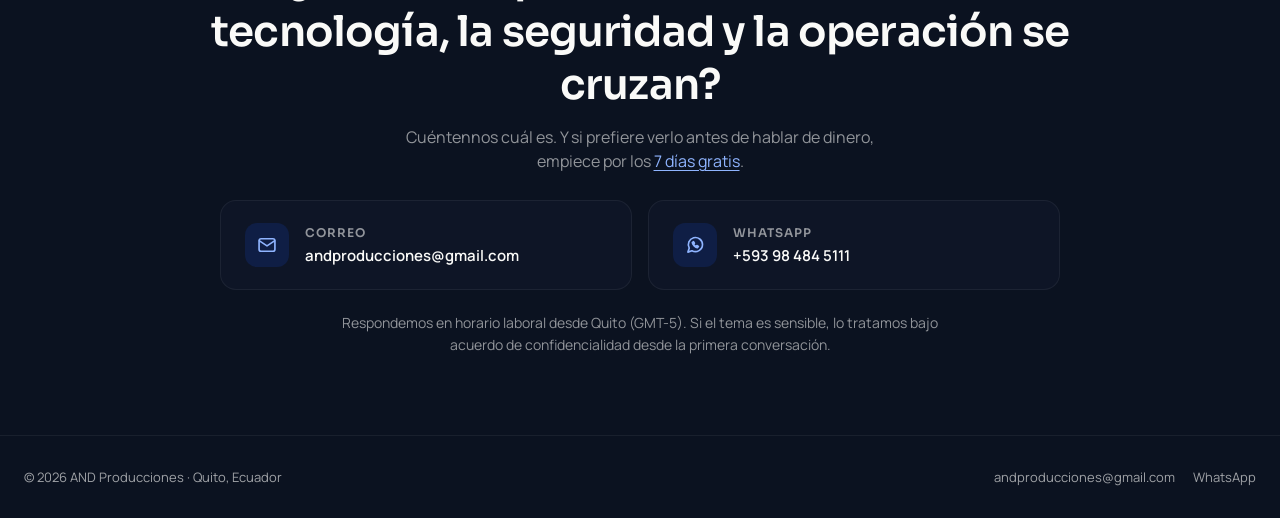
==== commit 141de953: "Enlazar los proyectos publicados desde la sección de clientes Las tarjetas de VibeGo y Cañalimeña pa" ====
--- a/index.html
+++ b/index.html
@@ -236,6 +236,24 @@
   .cliente p{font-size:13px;color:var(--muted);line-height:1.5;}
   .cliente.confidencial{border-color:rgba(21,87,255,.32);background:linear-gradient(160deg,rgba(21,87,255,.07),transparent 62%),var(--midnight-2);}
   .cliente.confidencial span{color:var(--cobalto-txt);}
+  /* Las marcas con sitio publicado son un <a>: la tarjeta entera entra al
+     proyecto. Las que operan sobre sistemas internos siguen siendo un <div>,
+     sin afordancia de clic que no lleve a ninguna parte. */
+  a.cliente{display:block;color:inherit;text-decoration:none;}
+  .cliente span.cliente-ver{display:flex;align-items:center;gap:6px;margin-top:12px;margin-bottom:0;
+    font-size:12px;font-weight:600;letter-spacing:.02em;text-transform:none;color:var(--cobalto-txt);}
+  .cliente-ver svg{width:13px;height:13px;stroke:currentColor;fill:none;stroke-width:2;
+    stroke-linecap:round;stroke-linejoin:round;transition:transform .25s;}
+  a.cliente:hover .cliente-ver svg{transform:translateX(3px);}
+  /* Los demos son trabajo enseñable, no cliente en producción: van en su propia
+     franja para que "ya confían en nosotros" siga diciendo la verdad. */
+  .demos-label{font-size:13px;color:var(--muted);letter-spacing:.06em;text-transform:uppercase;
+    font-weight:600;margin:22px 0 12px;}
+  /* Dos tarjetas a lo ancho: heredan el auto-fit de .clientes-grid, así que
+     ocupan media fila cada una y alinean sus bordes con los de arriba.
+     Con auto-fill quedaban a 224px, más estrechas y descuadradas. */
+  .demos-grid{margin-bottom:14px;}
+  .demos-grid .cliente-marca.sin-logo{width:62px;}
 
 
   /* Franja aparte para lo que todavía no está entregado: mezclarlo con los
@@ -612,18 +630,20 @@
     <div class="clients-label">Ya confían en nosotros</div>
     <h2 class="clientes-titulo">Negocios que operan todos los días sobre lo que construimos.</h2>
     <div class="clientes-grid">
-      <div class="cliente">
+      <a class="cliente" href="https://vibegoec.com" target="_blank" rel="noopener">
         <div class="cliente-marca compacto"><img src="/assets/clientes/vibego.png" alt="VibeGo" width="78" height="72" decoding="async"></div>
         <b>VibeGo</b>
         <span>Eventos y taquilla</span>
         <p>Vende entradas y las valida sin internet.</p>
-      </div>
-      <div class="cliente">
+        <span class="cliente-ver">Ver la plataforma<svg aria-hidden="true" focusable="false" viewBox="0 0 24 24"><path d="M5 12h13"/><path d="m12 5 7 7-7 7"/></svg></span>
+      </a>
+      <a class="cliente" href="https://canalimena.com" target="_blank" rel="noopener">
         <div class="cliente-marca"><img src="/assets/clientes/canalimena.png" alt="Cañalimeña group" width="180" height="72" decoding="async"></div>
         <b>Cañalimeña</b>
         <span>Hotel y restaurante</span>
         <p>Reservas, cocina y caja en una sola plataforma.</p>
-      </div>
+        <span class="cliente-ver">Ver el sitio<svg aria-hidden="true" focusable="false" viewBox="0 0 24 24"><path d="M5 12h13"/><path d="m12 5 7 7-7 7"/></svg></span>
+      </a>
       <div class="cliente">
         <div class="cliente-marca"><img src="/assets/clientes/burgerbeer.png" alt="Burger Beer" width="223" height="72" decoding="async"></div>
         <b>Burger Beer</b>
@@ -636,6 +656,24 @@
         <span>Cafetería</span>
         <p>Punto de venta y control de inventario.</p>
       </div>
+    </div>
+
+    <div class="demos-label">Demos que puedes ver ahora</div>
+    <div class="clientes-grid demos-grid">
+      <a class="cliente" href="https://agave.andproducciones.com" target="_blank" rel="noopener">
+        <div class="cliente-marca sin-logo"><svg aria-hidden="true" focusable="false" viewBox="0 0 24 24" fill="none" stroke-width="1.8" stroke-linecap="round" stroke-linejoin="round"><path d="M3 19v-7a2 2 0 0 1 2-2h14a2 2 0 0 1 2 2v7"/><path d="M3 19h18"/><path d="M6 10V7a1 1 0 0 1 1-1h10a1 1 0 0 1 1 1v3"/><circle cx="8.5" cy="13.5" r="1.5"/></svg></div>
+        <b>Hotel Casa Agave</b>
+        <span>Demo · Hotelería</span>
+        <p>Sitio de una hostería en Baños: habitaciones, galería y reservas.</p>
+        <span class="cliente-ver">Abrir el demo<svg aria-hidden="true" focusable="false" viewBox="0 0 24 24"><path d="M5 12h13"/><path d="m12 5 7 7-7 7"/></svg></span>
+      </a>
+      <a class="cliente" href="https://luxuryhouse.andproducciones.com" target="_blank" rel="noopener">
+        <div class="cliente-marca sin-logo"><svg aria-hidden="true" focusable="false" viewBox="0 0 24 24" fill="none" stroke-width="1.8" stroke-linecap="round" stroke-linejoin="round"><path d="m3 11 9-7 9 7"/><path d="M5 10v10h14V10"/><path d="M10 20v-6h4v6"/></svg></div>
+        <b>Luxury House</b>
+        <span>Demo · Alojamiento</span>
+        <p>Casa de montaña en Baños: cuatro tipos de estancia, fechas y reserva.</p>
+        <span class="cliente-ver">Abrir el demo<svg aria-hidden="true" focusable="false" viewBox="0 0 24 24"><path d="M5 12h13"/><path d="m12 5 7 7-7 7"/></svg></span>
+      </a>
     </div>
 
     <div class="en-desarrollo">
